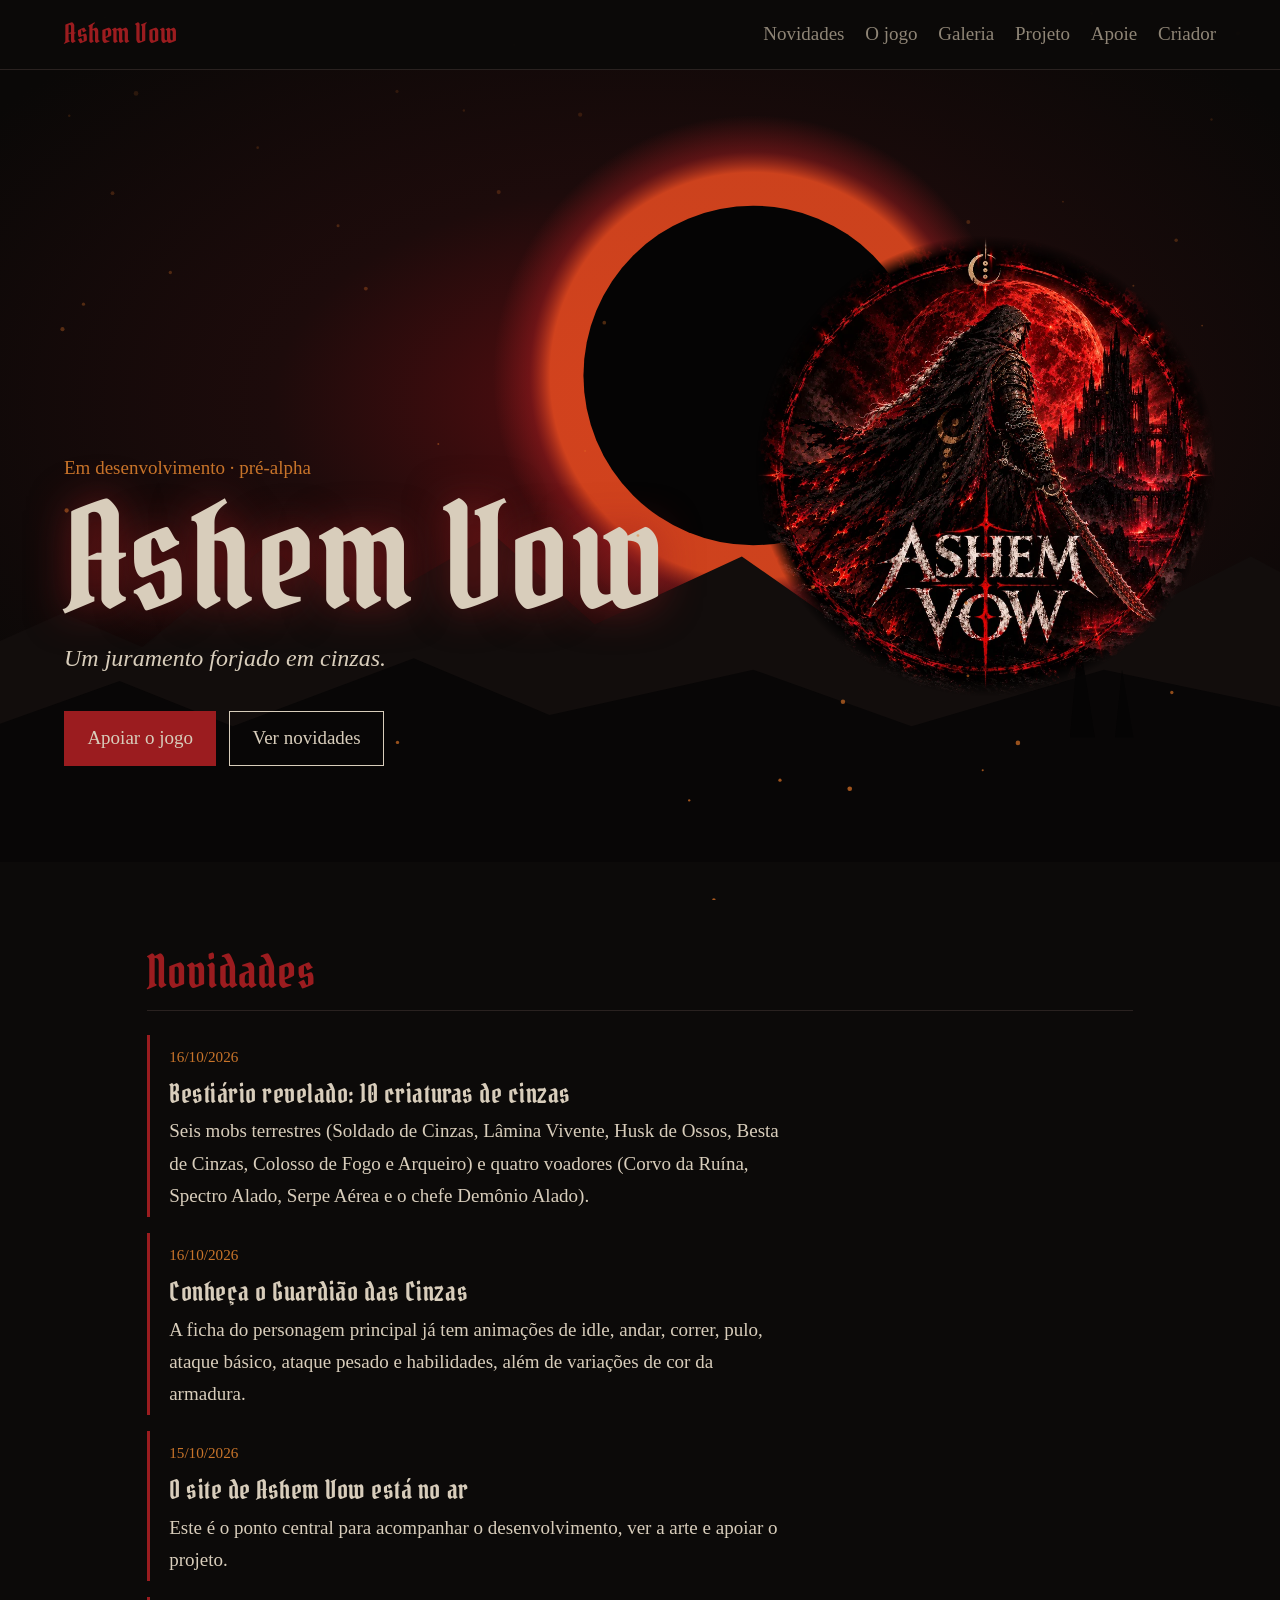
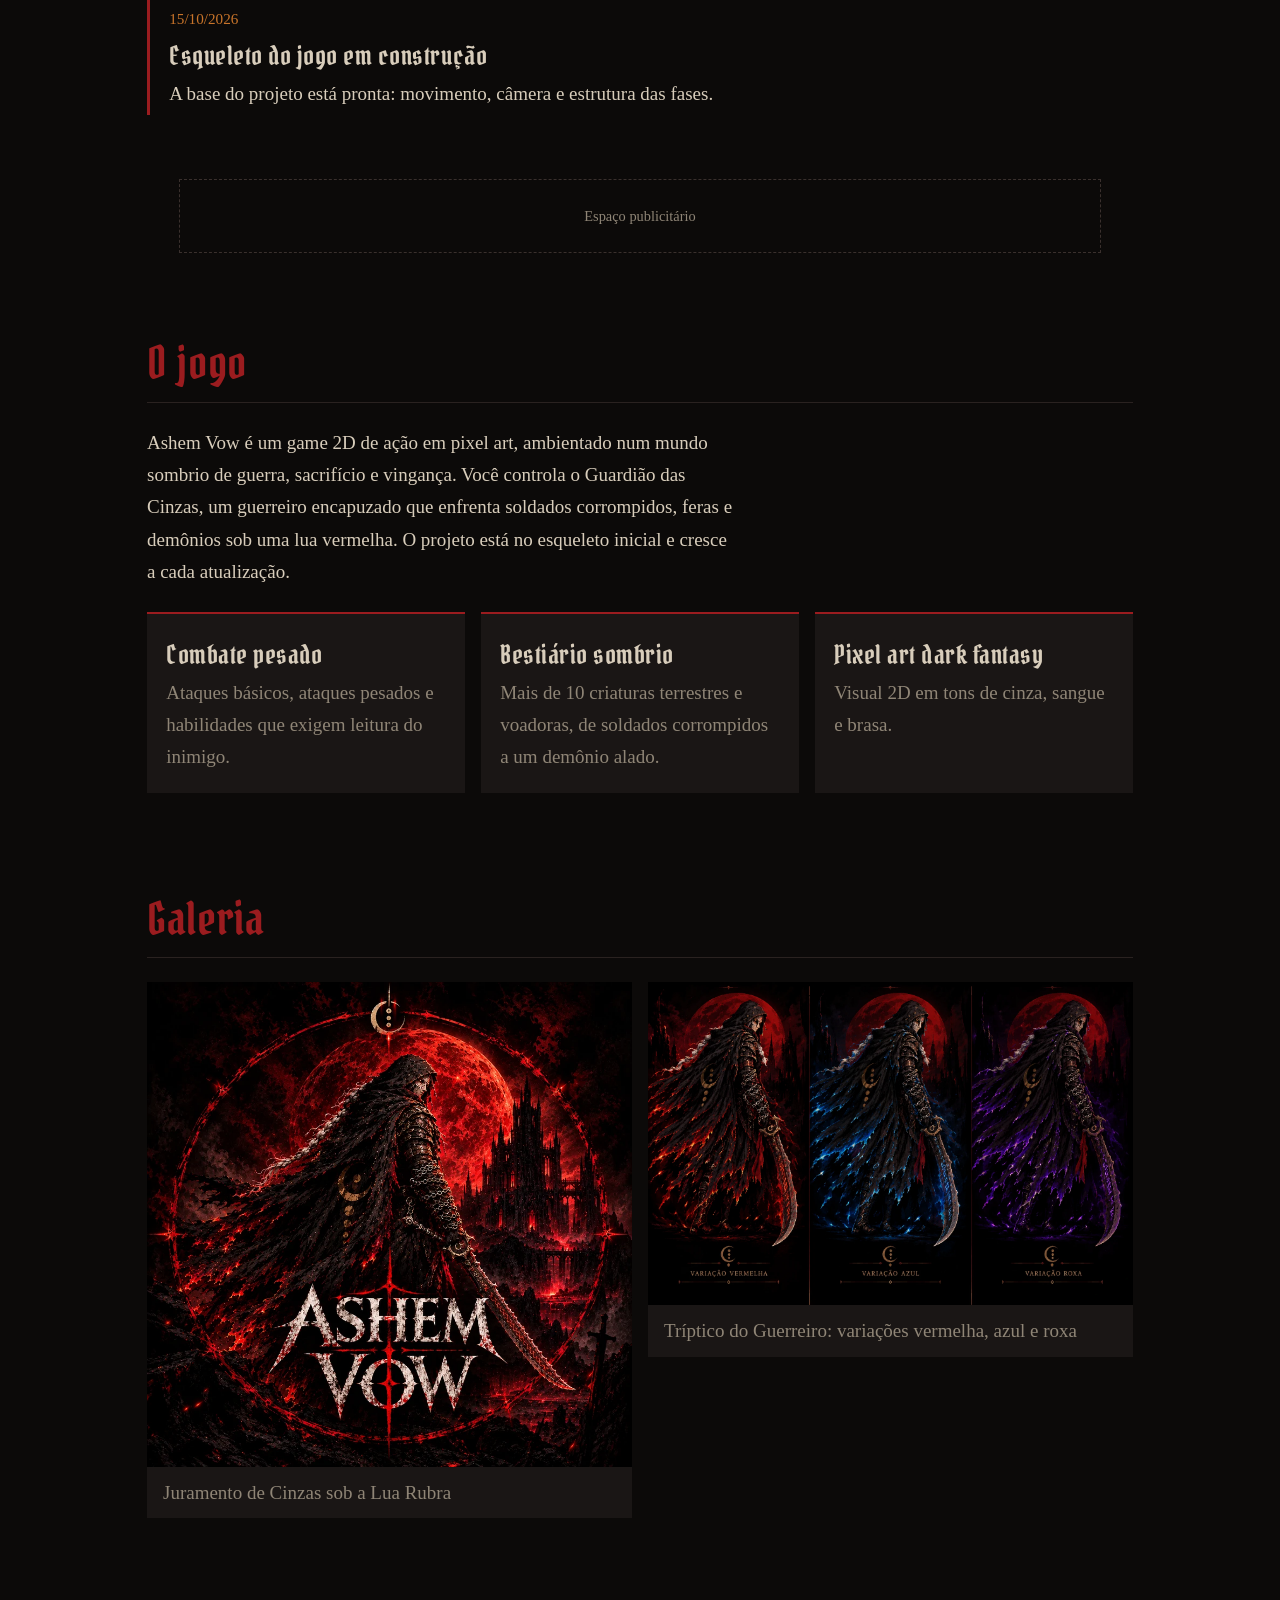
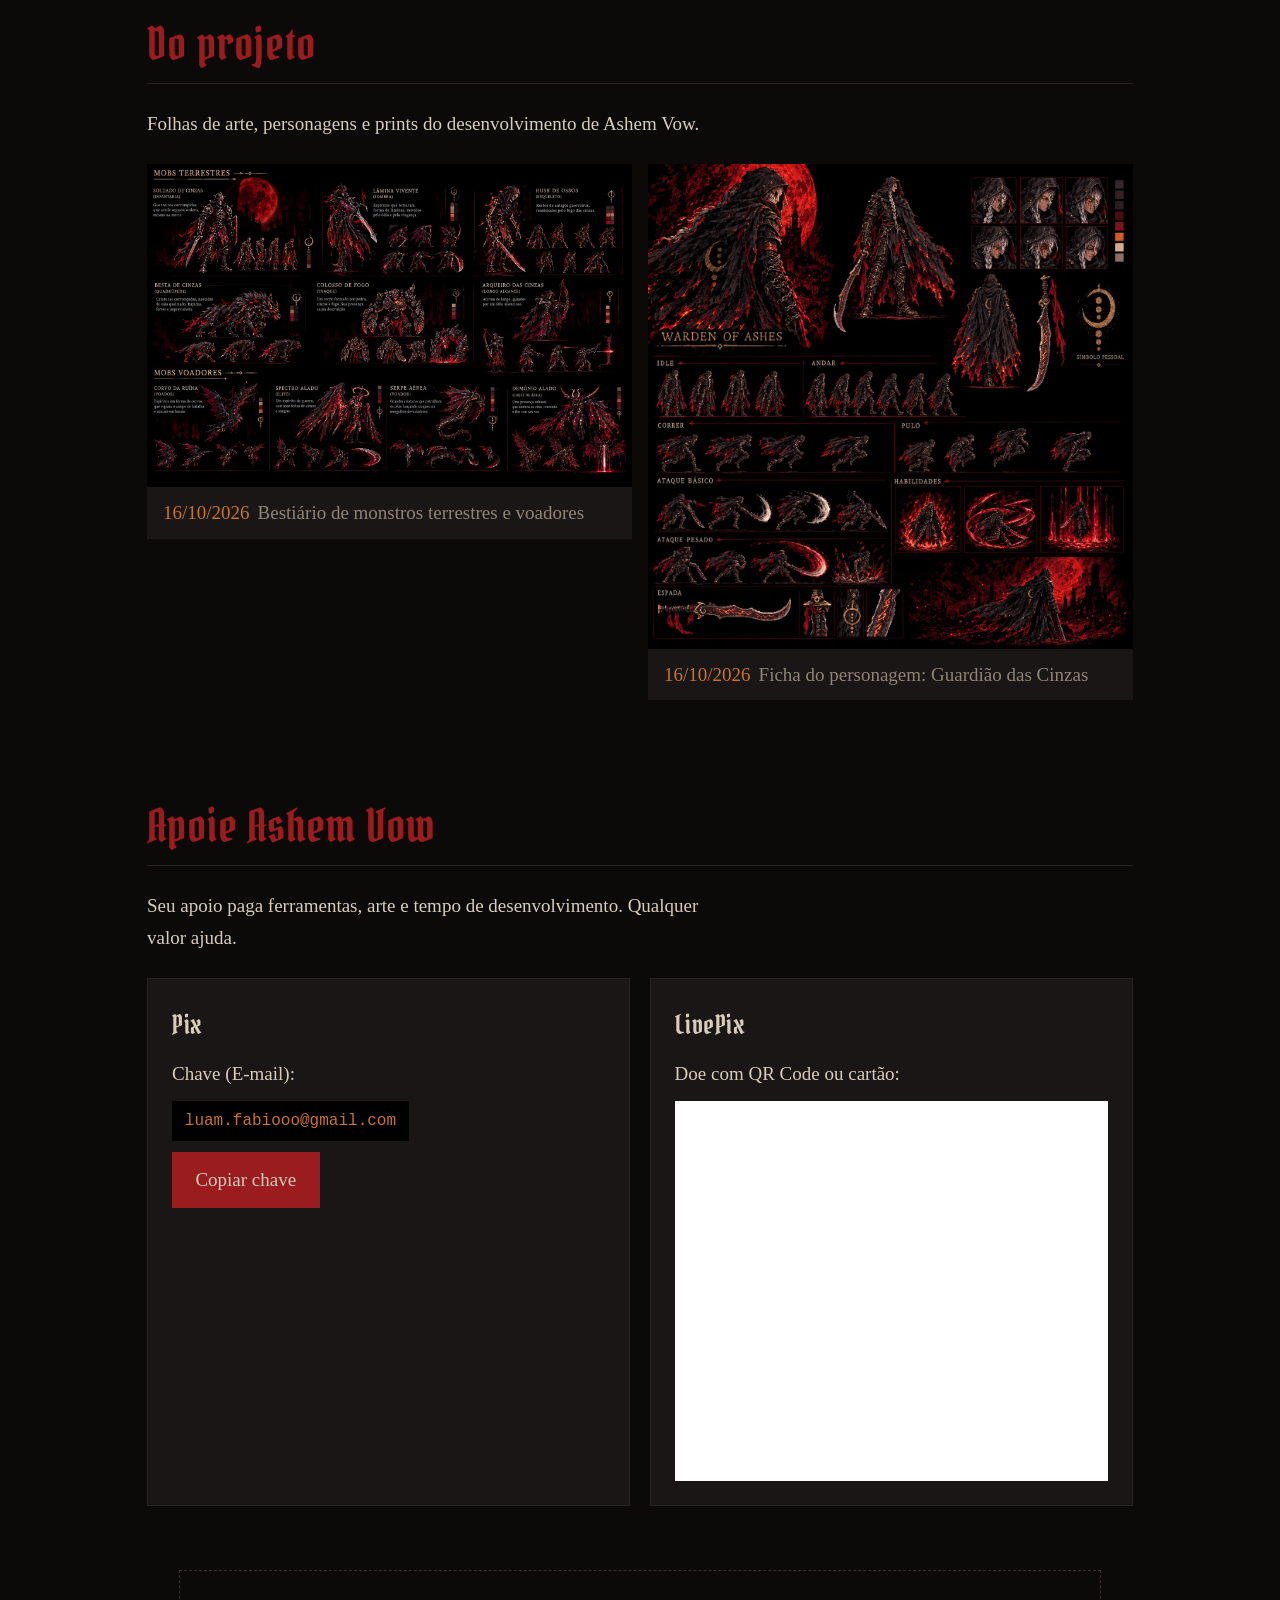
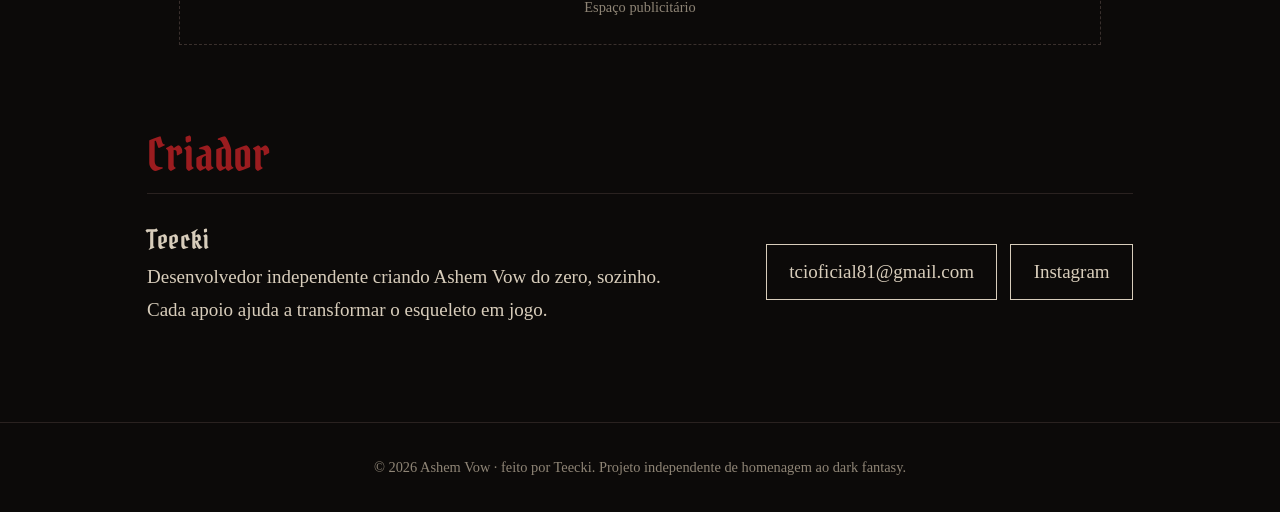
==== index.html @ 2bb7dc37 "Add files via upload" ====
<!doctype html>
<html lang="pt-BR">
<head>
<meta charset="utf-8"><meta name="viewport" content="width=device-width,initial-scale=1">
<title>Ashem Vow · game 2D dark fantasy</title>
<meta name="description" content="Ashem Vow, game 2D dark fantasy em desenvolvimento por Teecki. Acompanhe as novidades e apoie o projeto.">
<meta property="og:title" content="Ashem Vow"><meta property="og:description" content="Um juramento forjado em cinzas.">
<link rel="icon" href="assets/favicon.svg">
<link rel="preconnect" href="https://fonts.googleapis.com"><link rel="preconnect" href="https://fonts.gstatic.com" crossorigin>
<link href="https://fonts.googleapis.com/css2?family=Pirata+One&family=IM+Fell+English:ital@0;1&display=swap" rel="stylesheet">
<link rel="stylesheet" href="style.css">
</head>
<body>
<canvas id="embers" aria-hidden="true"></canvas>
<header class="nav">
  <a class="logo" href="#topo">Ashem Vow</a>
  <nav><a href="#novidades">Novidades</a><a href="#jogo">O jogo</a><a href="#galeria">Galeria</a><a href="#projeto">Projeto</a><a href="#apoie">Apoie</a><a href="#criador">Criador</a></nav>
</header>

<section id="topo" class="hero">
  <div class="hero-text">
    <p id="status" class="status"></p>
    <h1>Ashem Vow</h1>
    <p id="frase" class="frase"></p>
    <div class="btns"><a class="btn red" href="#apoie">Apoiar o jogo</a><a class="btn" href="#novidades">Ver novidades</a></div>
  </div>
  <img class="hero-knight" src="assets/logo-ashem-vow.webp" alt="Logo de Ashem Vow: guerreiro encapuzado sob a lua vermelha">
</section>

<main>
  <section id="novidades"><h2>Novidades</h2><div id="news" class="news"></div></section>
  <div class="ad" data-ad></div>
  <section id="jogo"><h2>O jogo</h2><p id="sobre" class="lead"></p><div id="recursos" class="recursos"></div></section>
  <section id="galeria"><h2>Galeria</h2><div id="galeria-itens" class="galeria"></div></section>
  <section id="projeto"><h2>Do projeto</h2><p id="projeto-intro" class="lead"></p><div id="projeto-itens" class="galeria grande"></div></section>
  <section id="apoie" class="apoie">
    <h2>Apoie Ashem Vow</h2>
    <p class="lead">Seu apoio paga ferramentas, arte e tempo de desenvolvimento. Qualquer valor ajuda.</p>
    <div class="apoie-grid">
      <div class="box"><h3>Pix</h3><p>Chave (<span id="pix-tipo"></span>):</p><code id="pix-chave"></code><button id="copiar" class="btn red">Copiar chave</button><p id="copiado" class="ok" aria-live="polite"></p></div>
      <div class="box"><h3>LivePix</h3><p>Doe com QR Code ou cartão:</p><iframe id="livepix" title="Doar via LivePix" loading="lazy"></iframe></div>
    </div>
  </section>
  <div class="ad" data-ad></div>
  <section id="criador"><h2>Criador</h2><div class="criador"><div><h3 id="c-nome"></h3><p id="c-bio"></p></div>
    <div class="links"><a id="c-email" class="btn">E-mail</a><a id="c-insta" class="btn" target="_blank" rel="noopener">Instagram</a></div></div></section>
</main>
<footer><p>© <span id="ano"></span> Ashem Vow · feito por <span id="f-nome"></span>. Projeto independente de homenagem ao dark fantasy.</p></footer>
<script src="content.js"></script><script src="app.js"></script>
</body></html>
---- style.css ----
:root{--ash:#0c0a09;--iron:#1a1615;--blood:#9b1c1f;--bone:#d8cdbb;--ember:#c8742a;--mut:#8f8576}
*{box-sizing:border-box;margin:0}
html{scroll-behavior:smooth;scroll-padding-top:70px}
body{background:var(--ash);color:var(--bone);font:19px/1.7 "IM Fell English",Georgia,serif}
a{color:inherit}
h1,h2,h3,.logo{font-family:"Pirata One","Times New Roman",serif;font-weight:400;letter-spacing:.02em}
#embers{position:fixed;inset:0;width:100%;height:100%;pointer-events:none;z-index:5}
.nav{position:sticky;top:0;z-index:10;display:flex;justify-content:space-between;align-items:center;gap:1rem;flex-wrap:wrap;padding:.7rem clamp(1rem,5vw,4rem);background:rgba(12,10,9,.92);border-bottom:1px solid #2a2220}
.logo{font-size:1.7rem;text-decoration:none;color:var(--blood)}
.nav nav{display:flex;gap:1.3rem;flex-wrap:wrap}.nav nav a{text-decoration:none;color:var(--mut)}.nav nav a:hover{color:var(--bone)}
.hero{position:relative;min-height:88vh;display:grid;grid-template-columns:1.2fr 1fr;align-items:end;padding:0 clamp(1rem,5vw,4rem);background:url(assets/eclipse.svg) center/cover,var(--ash);overflow:hidden}
.hero-text{padding:6rem 0}
.status{color:var(--ember);margin-bottom:.5rem}
h1{font-size:clamp(4rem,12vw,9rem);line-height:.9;color:var(--bone);text-shadow:0 0 40px rgba(155,28,31,.7)}
.frase{font-style:italic;font-size:1.5rem;margin:1rem 0 2rem;color:var(--bone)}
.hero-knight{width:min(100%,460px);justify-self:end;align-self:center;margin:2rem 0;mask-image:radial-gradient(circle closest-side,#000 93%,transparent 100%);-webkit-mask-image:radial-gradient(circle closest-side,#000 93%,transparent 100%)}
.btns,.links{display:flex;gap:.8rem;flex-wrap:wrap}
.btn{display:inline-block;padding:.65rem 1.4rem;border:1px solid var(--bone);background:transparent;color:var(--bone);font:inherit;text-decoration:none;cursor:pointer;transition:.2s}
.btn:hover{background:var(--bone);color:var(--ash)}
.btn.red{background:var(--blood);border-color:var(--blood)}.btn.red:hover{background:#c22a2d;border-color:#c22a2d;color:var(--bone)}
:focus-visible{outline:2px solid var(--ember);outline-offset:3px}
main{max-width:1050px;margin:auto;padding:0 clamp(1rem,5vw,2rem)}
section{padding:4.5rem 0 1rem}
h2{font-size:2.8rem;color:var(--blood);border-bottom:1px solid #2a2220;margin-bottom:1.5rem}
h3{font-size:1.6rem}
.lead{max-width:62ch;margin-bottom:1.5rem}
.news{display:grid;gap:1rem}
.news article{border-left:3px solid var(--blood);padding:.3rem 0 .3rem 1.2rem}
.news time{color:var(--ember);font-size:.95rem}.news p{max-width:65ch}
.recursos{display:grid;grid-template-columns:repeat(auto-fit,minmax(240px,1fr));gap:1rem}
.recursos div{background:var(--iron);padding:1.2rem;border-top:2px solid var(--blood)}
.recursos p{color:var(--mut)}
.galeria{display:grid;grid-template-columns:repeat(auto-fit,minmax(250px,1fr));gap:1rem}
.galeria figure{background:var(--iron);cursor:zoom-in;overflow:hidden}
.galeria img{width:100%;display:block;transition:transform .4s}.galeria figure:hover img{transform:scale(1.05)}
.galeria figcaption{padding:.6rem 1rem;color:var(--mut)}
.apoie-grid{display:grid;grid-template-columns:repeat(auto-fit,minmax(300px,1fr));gap:1.2rem}
.box{background:var(--iron);padding:1.5rem;border:1px solid #2a2220;display:flex;flex-direction:column;gap:.7rem;align-items:flex-start}
code{background:#000;padding:.4rem .8rem;color:var(--ember);word-break:break-all;font-size:1rem}
.ok{color:#7fbf7f;min-height:1.4em}
iframe{width:100%;height:380px;border:0;background:#fff}
.ad{max-width:1050px;margin:3rem auto 0;padding:0 clamp(1rem,5vw,2rem);text-align:center}
.ad .slot{border:1px dashed #3a302d;color:var(--mut);padding:1.5rem;font-size:.9rem}
.criador{display:flex;justify-content:space-between;gap:1.5rem;flex-wrap:wrap;align-items:center}
.criador p{max-width:55ch}
footer{margin-top:5rem;padding:2rem;text-align:center;color:var(--mut);border-top:1px solid #2a2220;font-size:.9rem}
#lb{position:fixed;inset:0;background:rgba(0,0,0,.9);display:none;place-items:center;z-index:20;cursor:zoom-out}
#lb.on{display:grid}#lb img{max-height:90vh;max-width:90vw}
@media(max-width:760px){.hero{grid-template-columns:1fr}.hero-knight{width:75%;justify-self:center;margin:0 0 3rem}.hero-text{padding:5rem 0 4rem}body{font-size:18px}}
@media(prefers-reduced-motion:reduce){html{scroll-behavior:auto}*{transition:none!important}}

.galeria{align-items:start}.galeria.grande{grid-template-columns:repeat(auto-fit,minmax(340px,1fr))}
.galeria figcaption time{color:var(--ember);margin-right:.5rem}
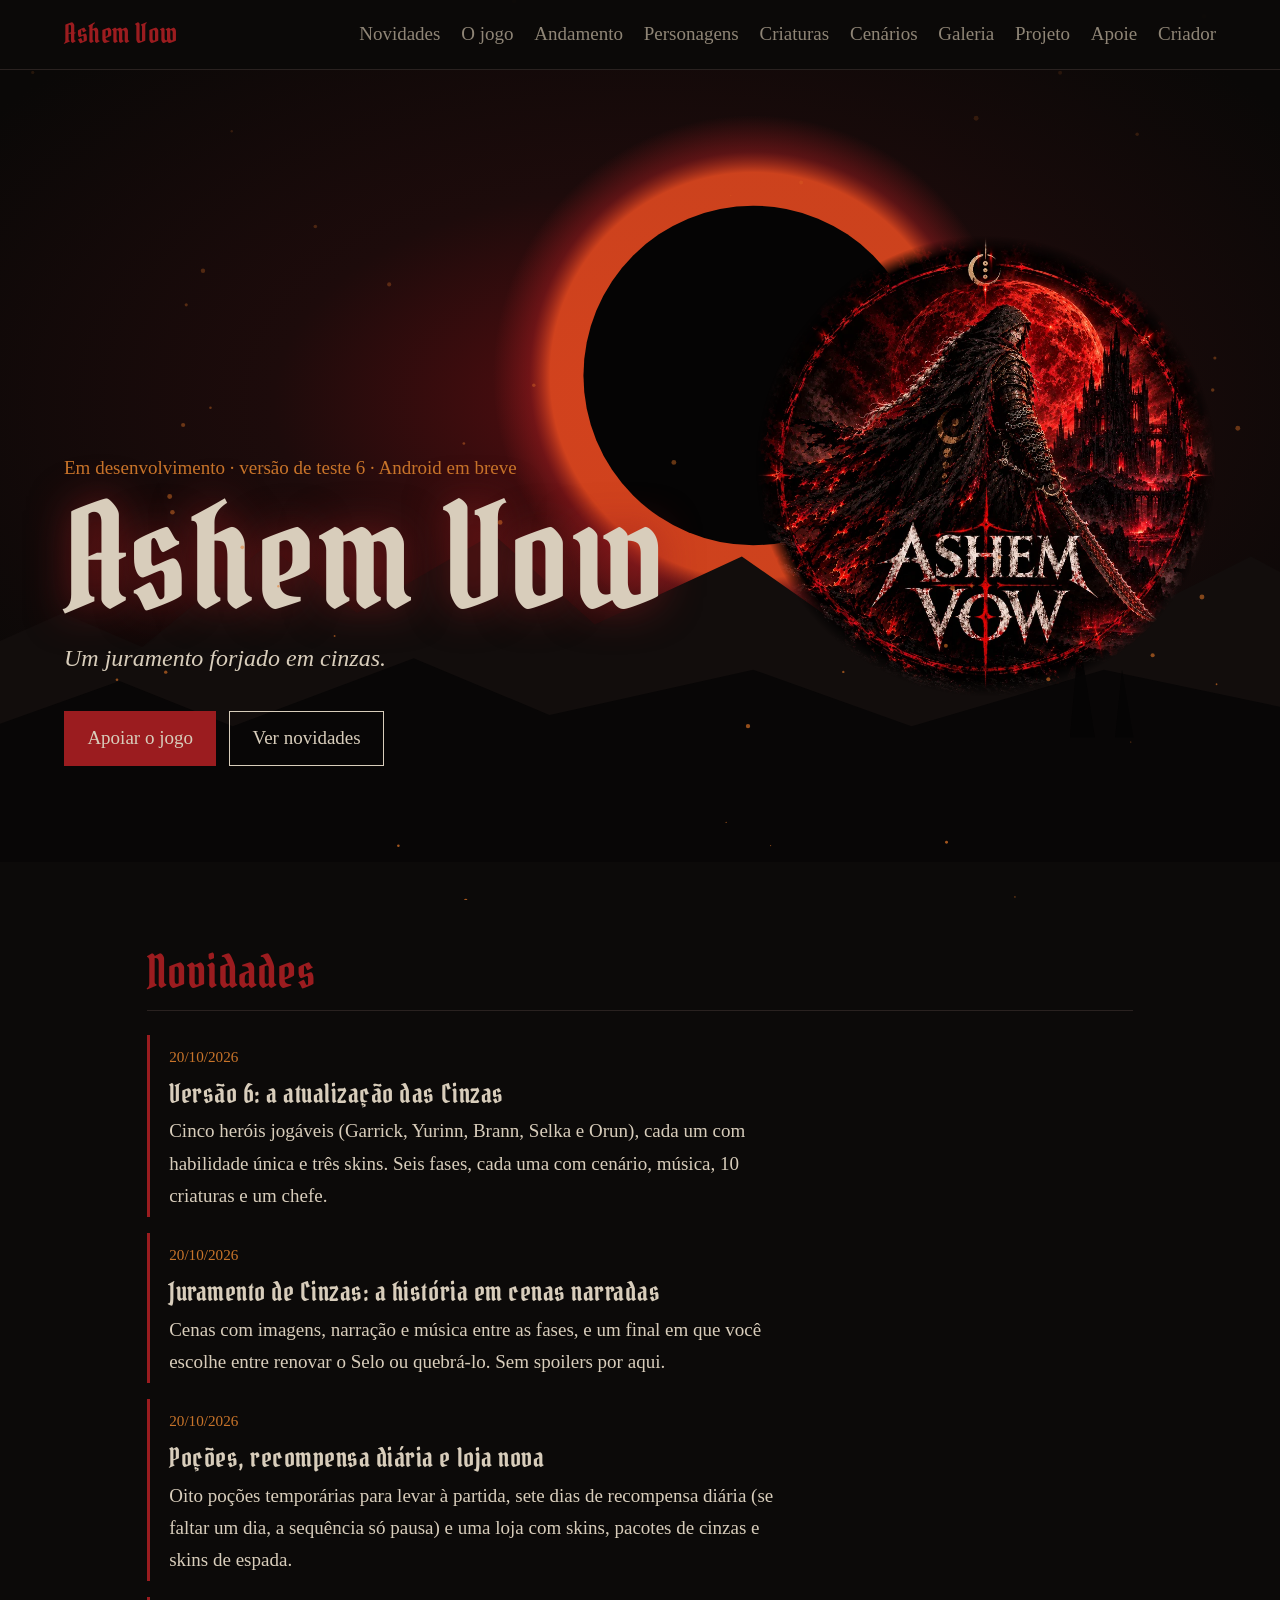
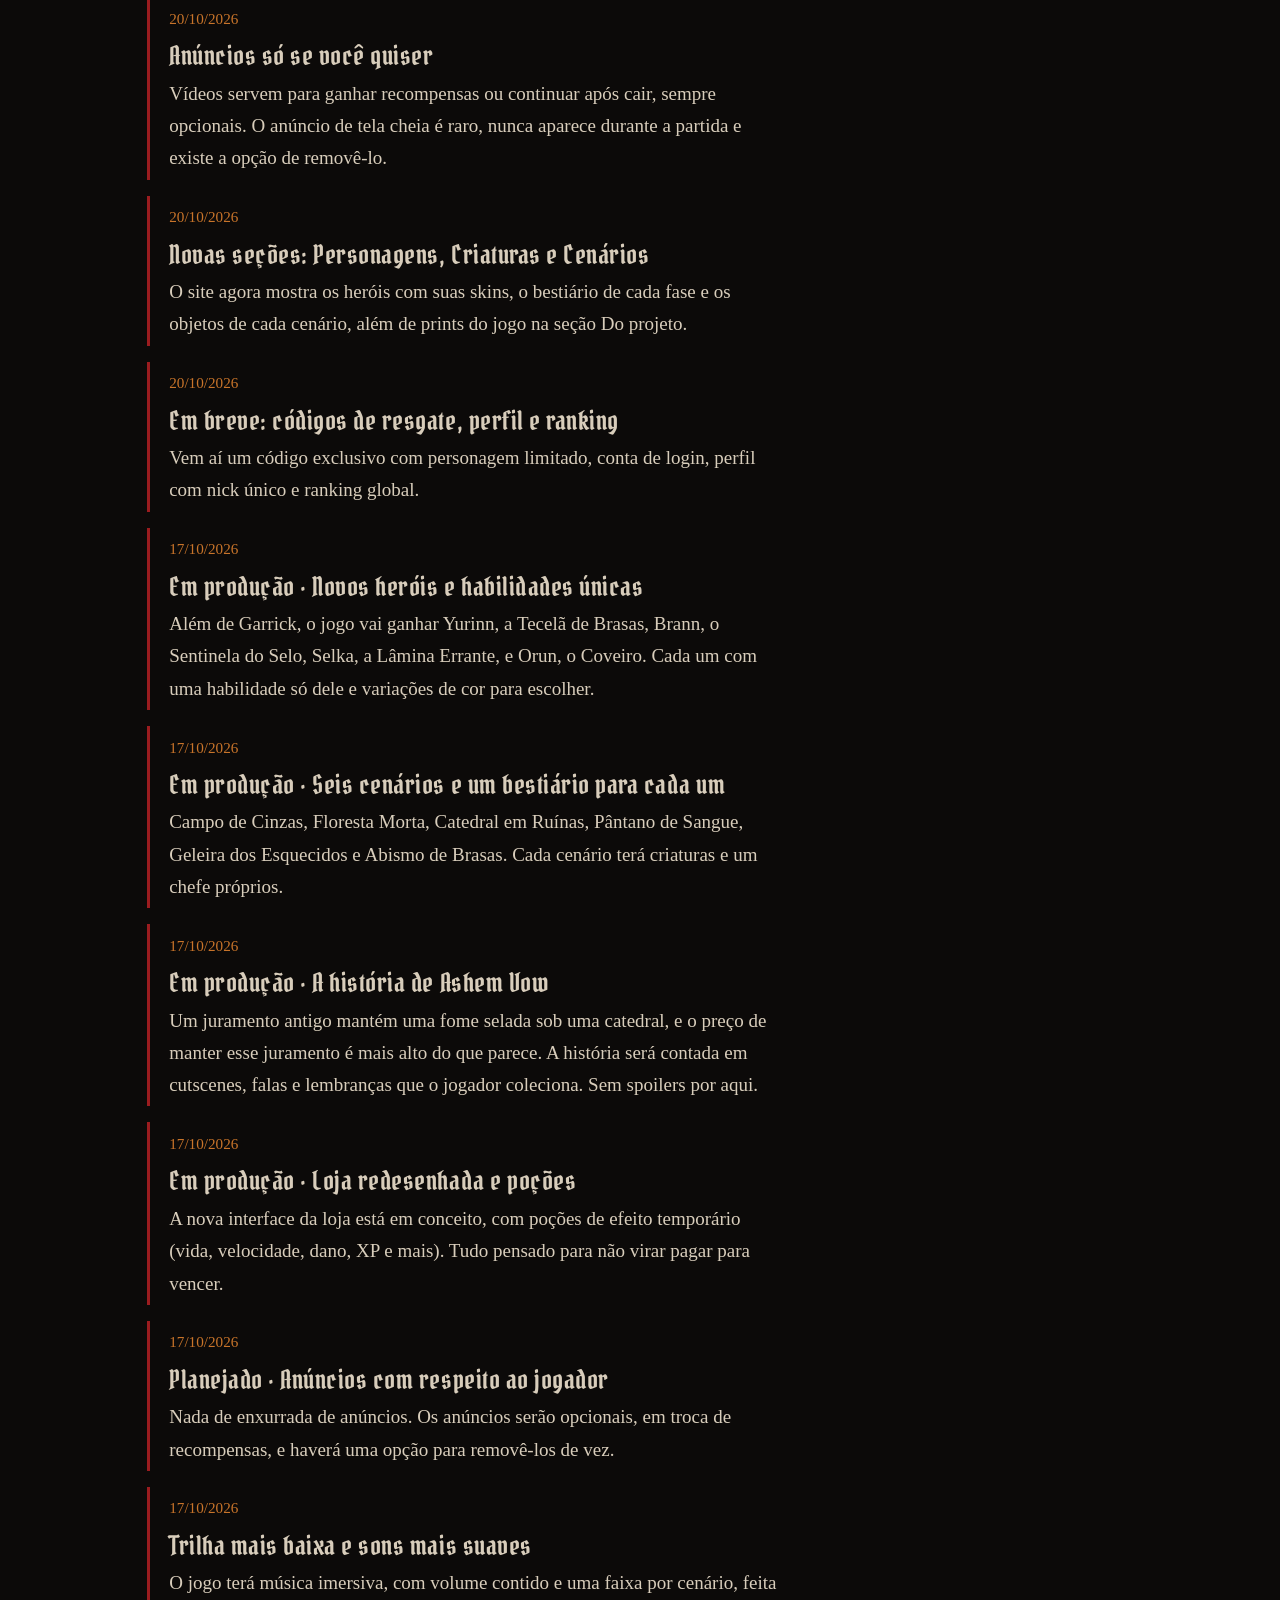
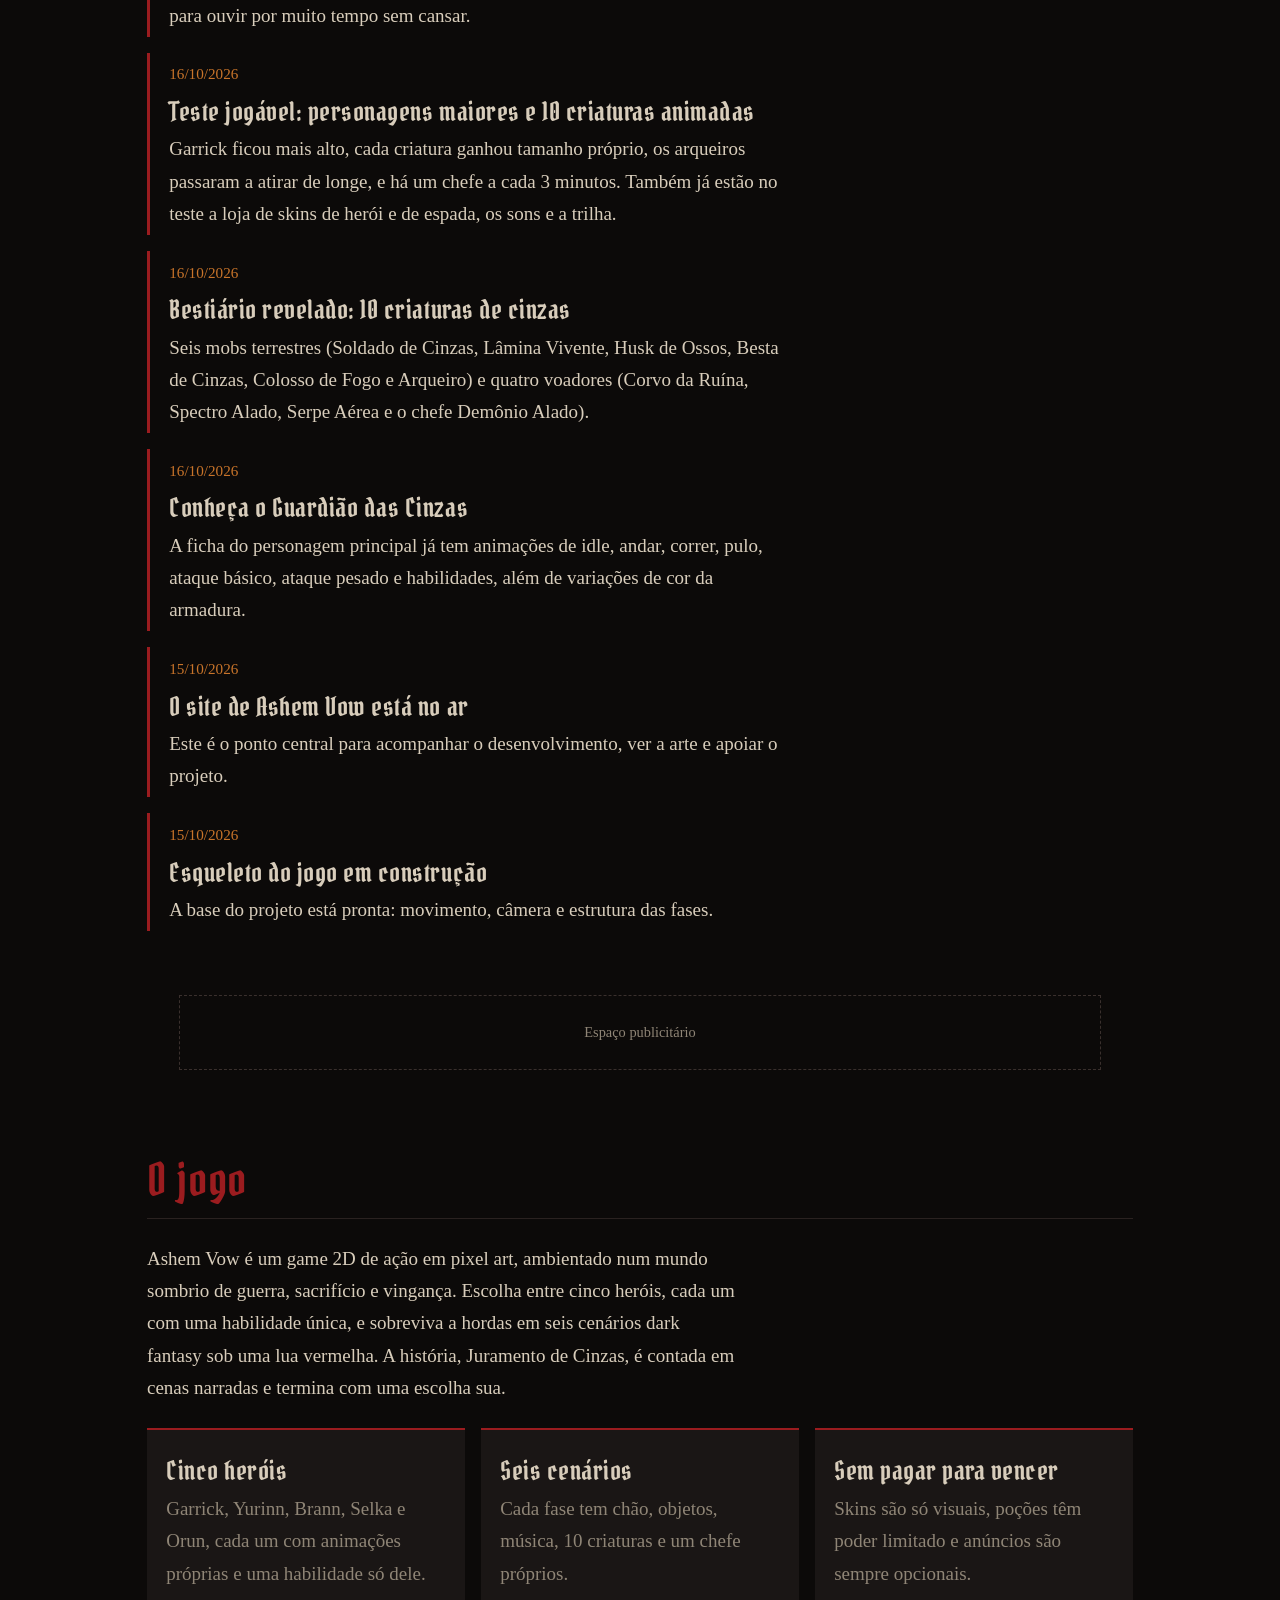
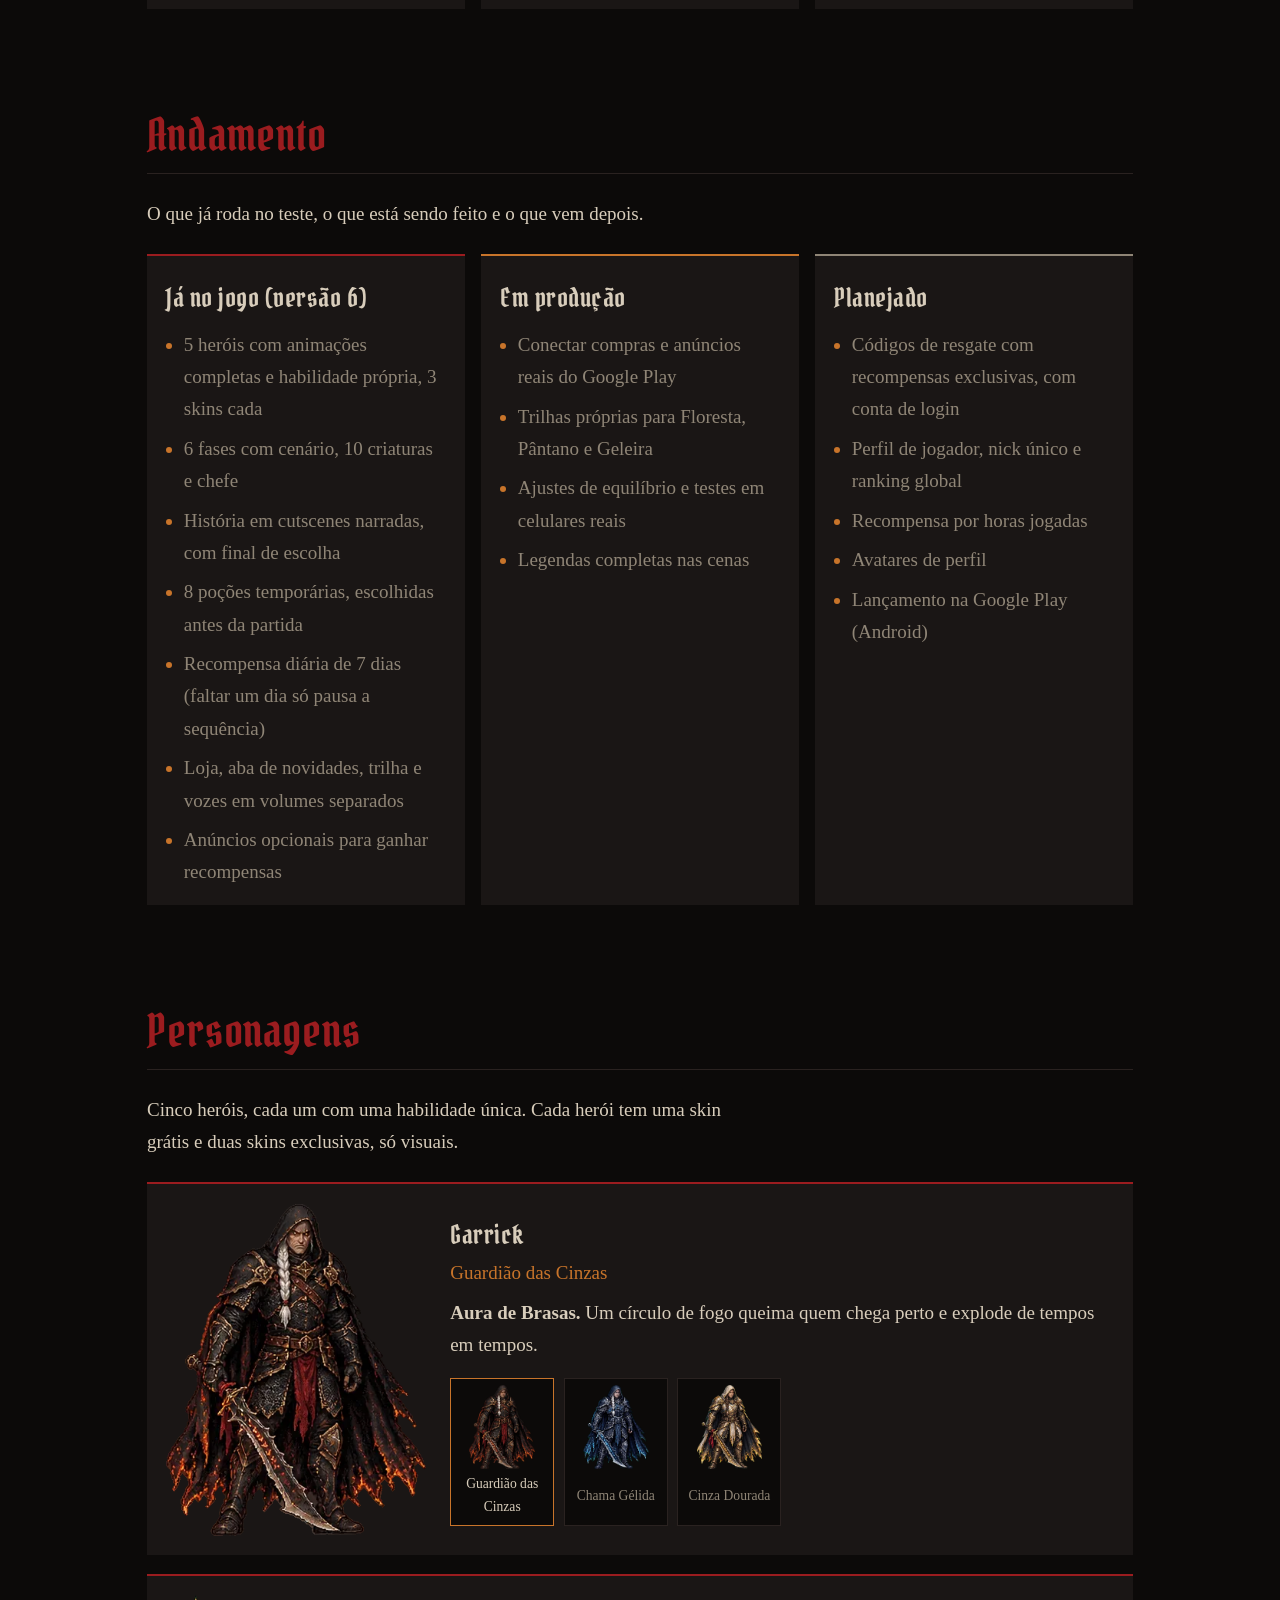
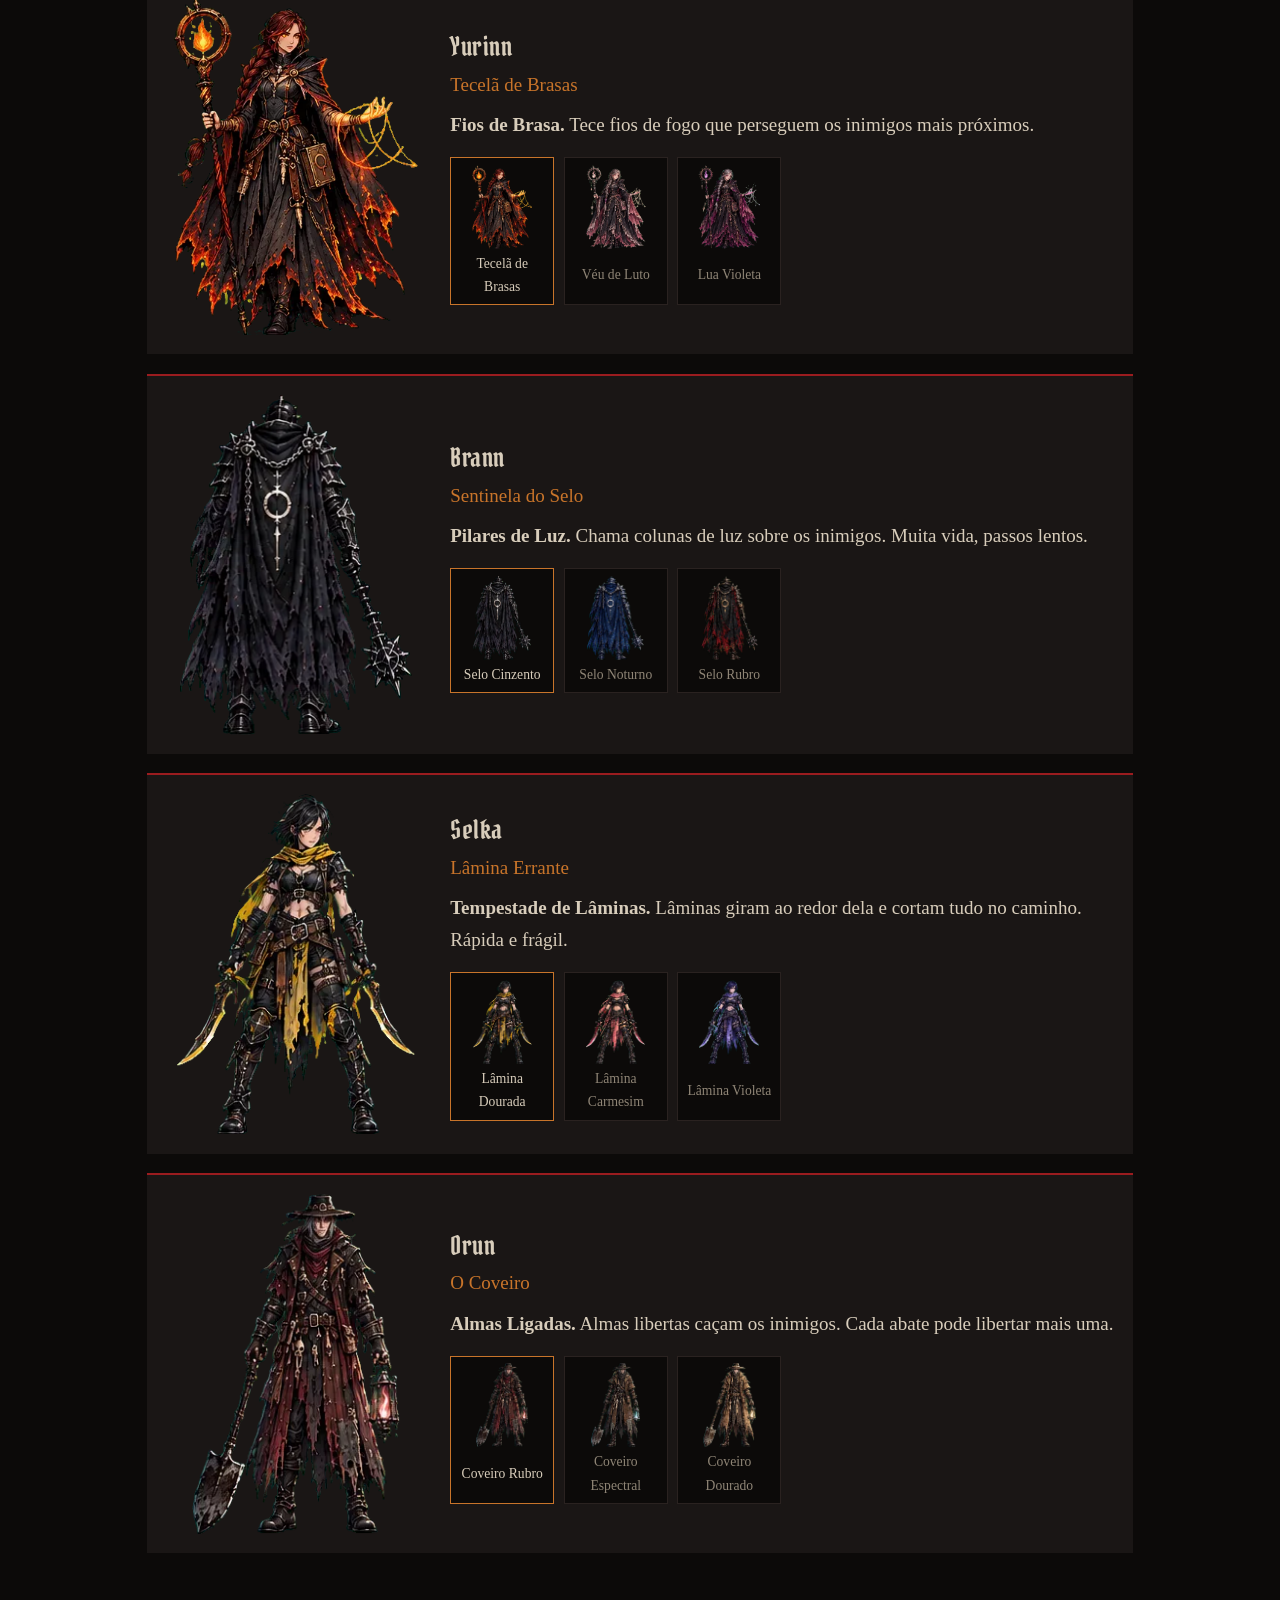
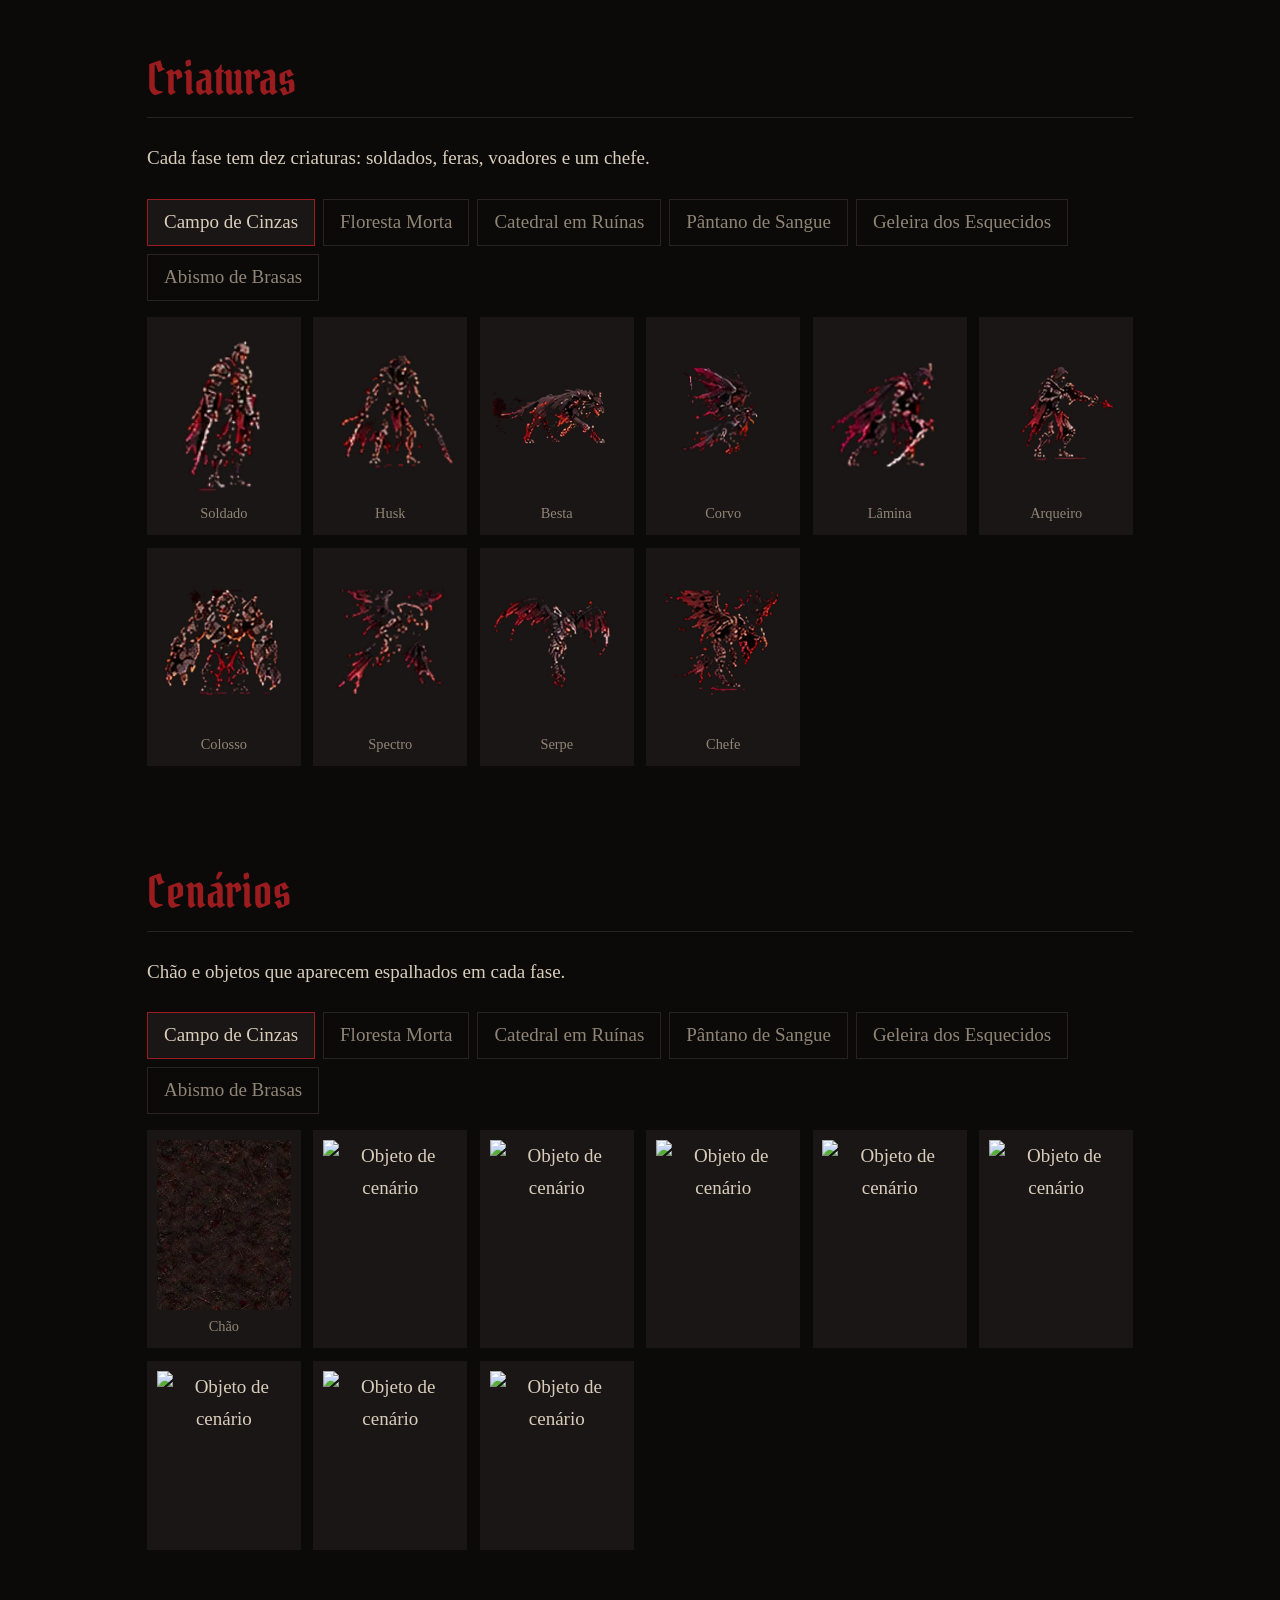
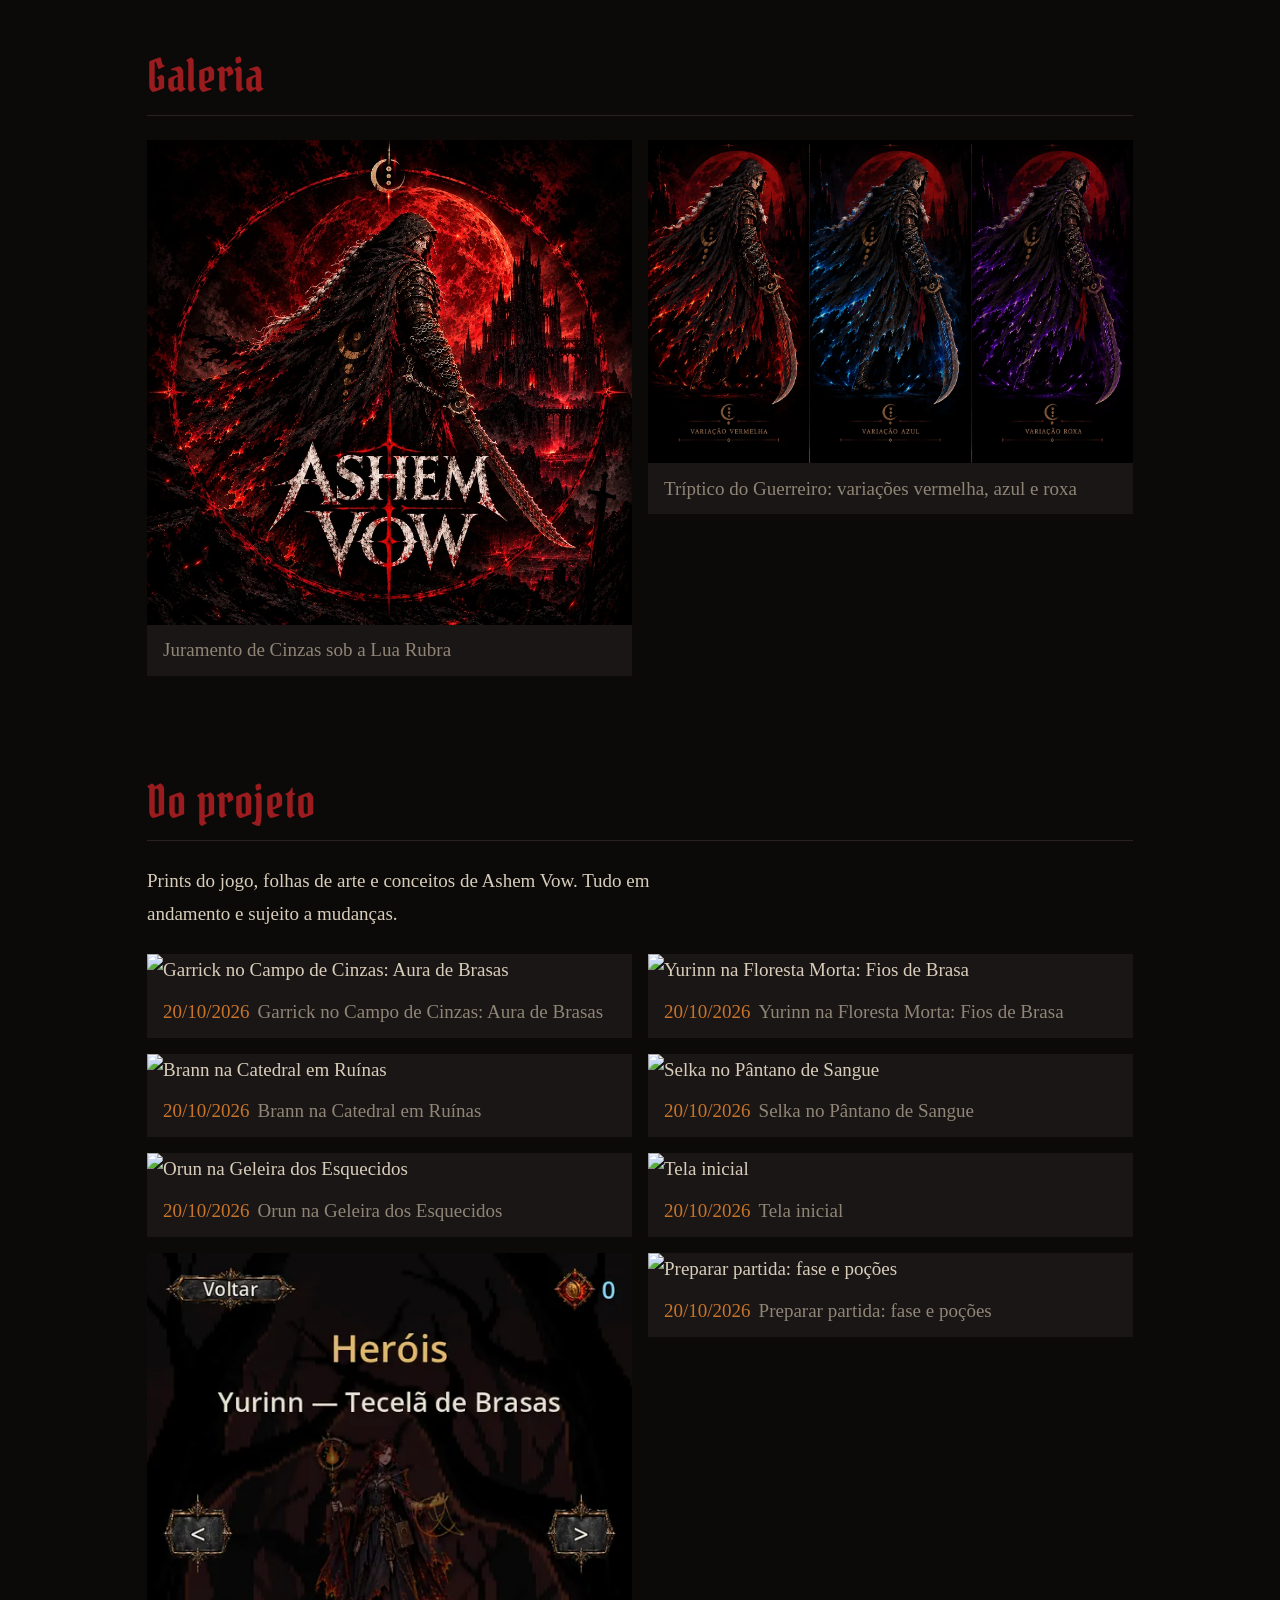
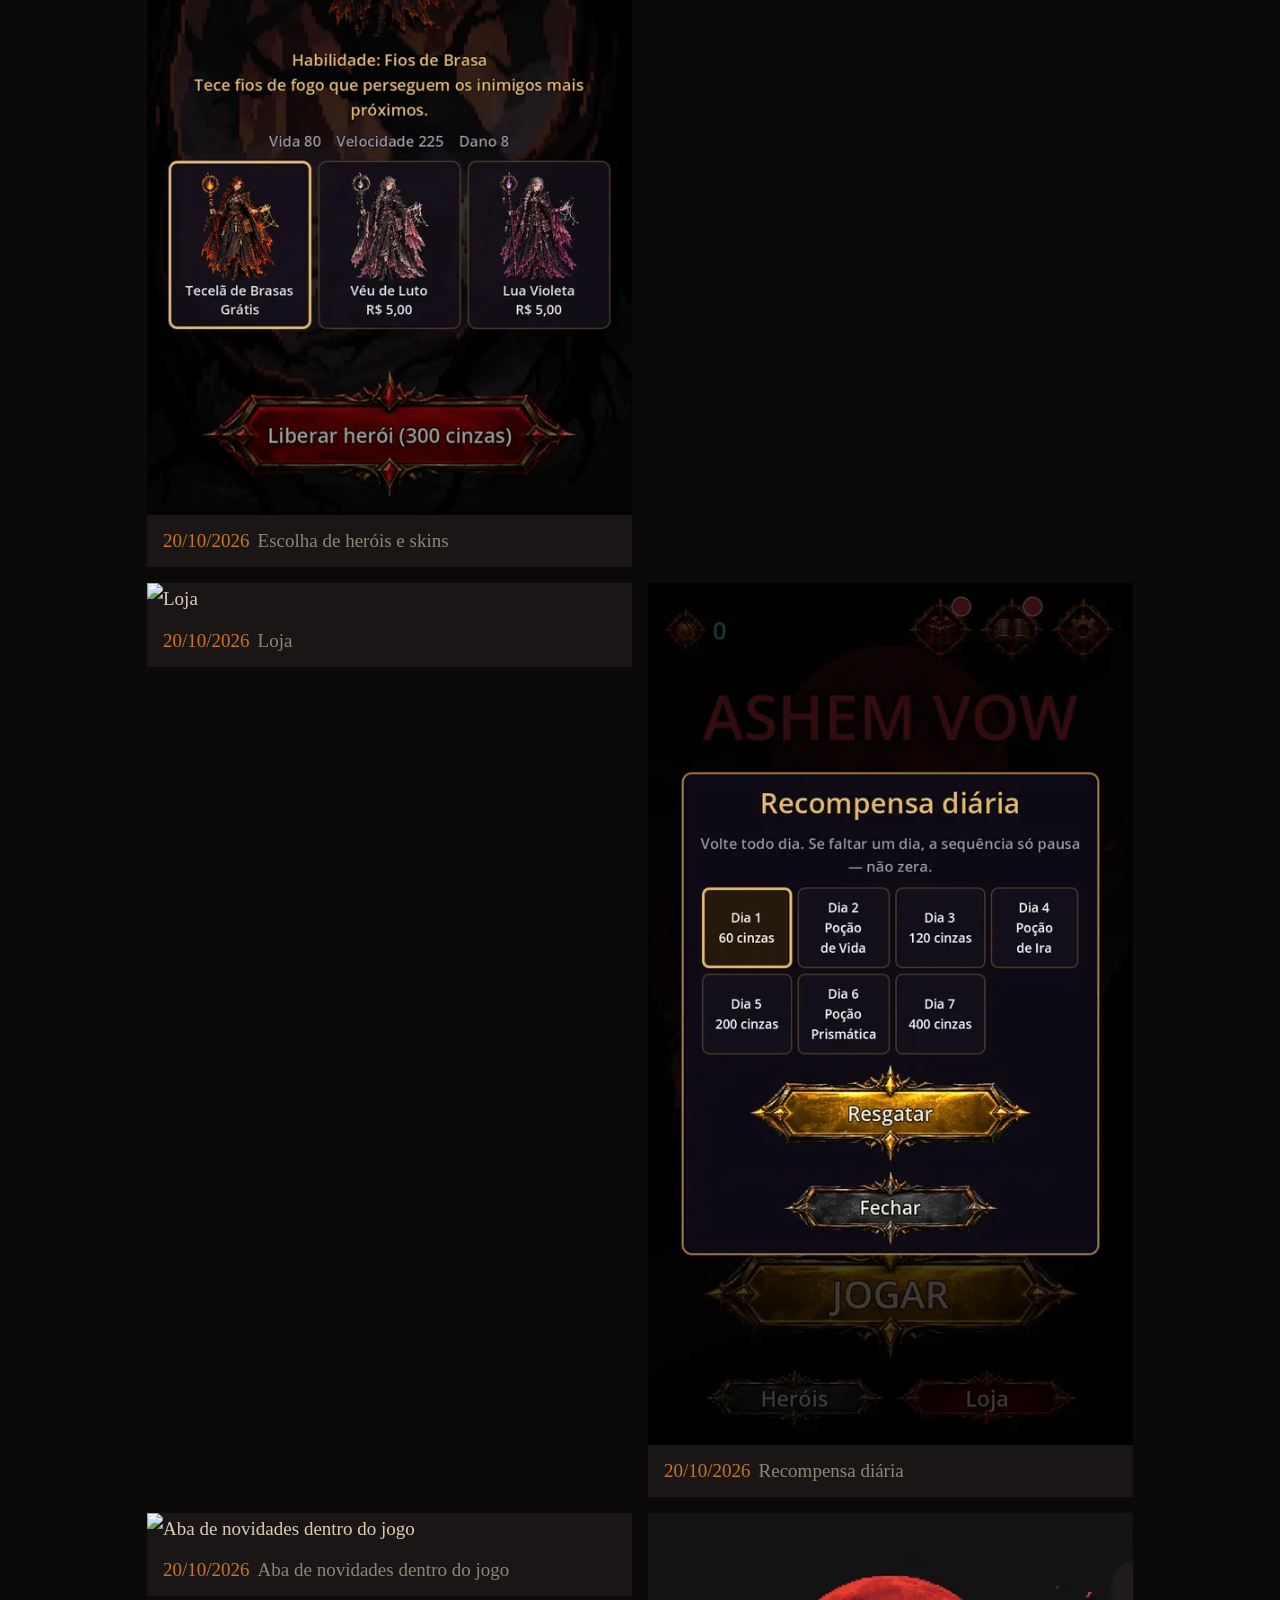
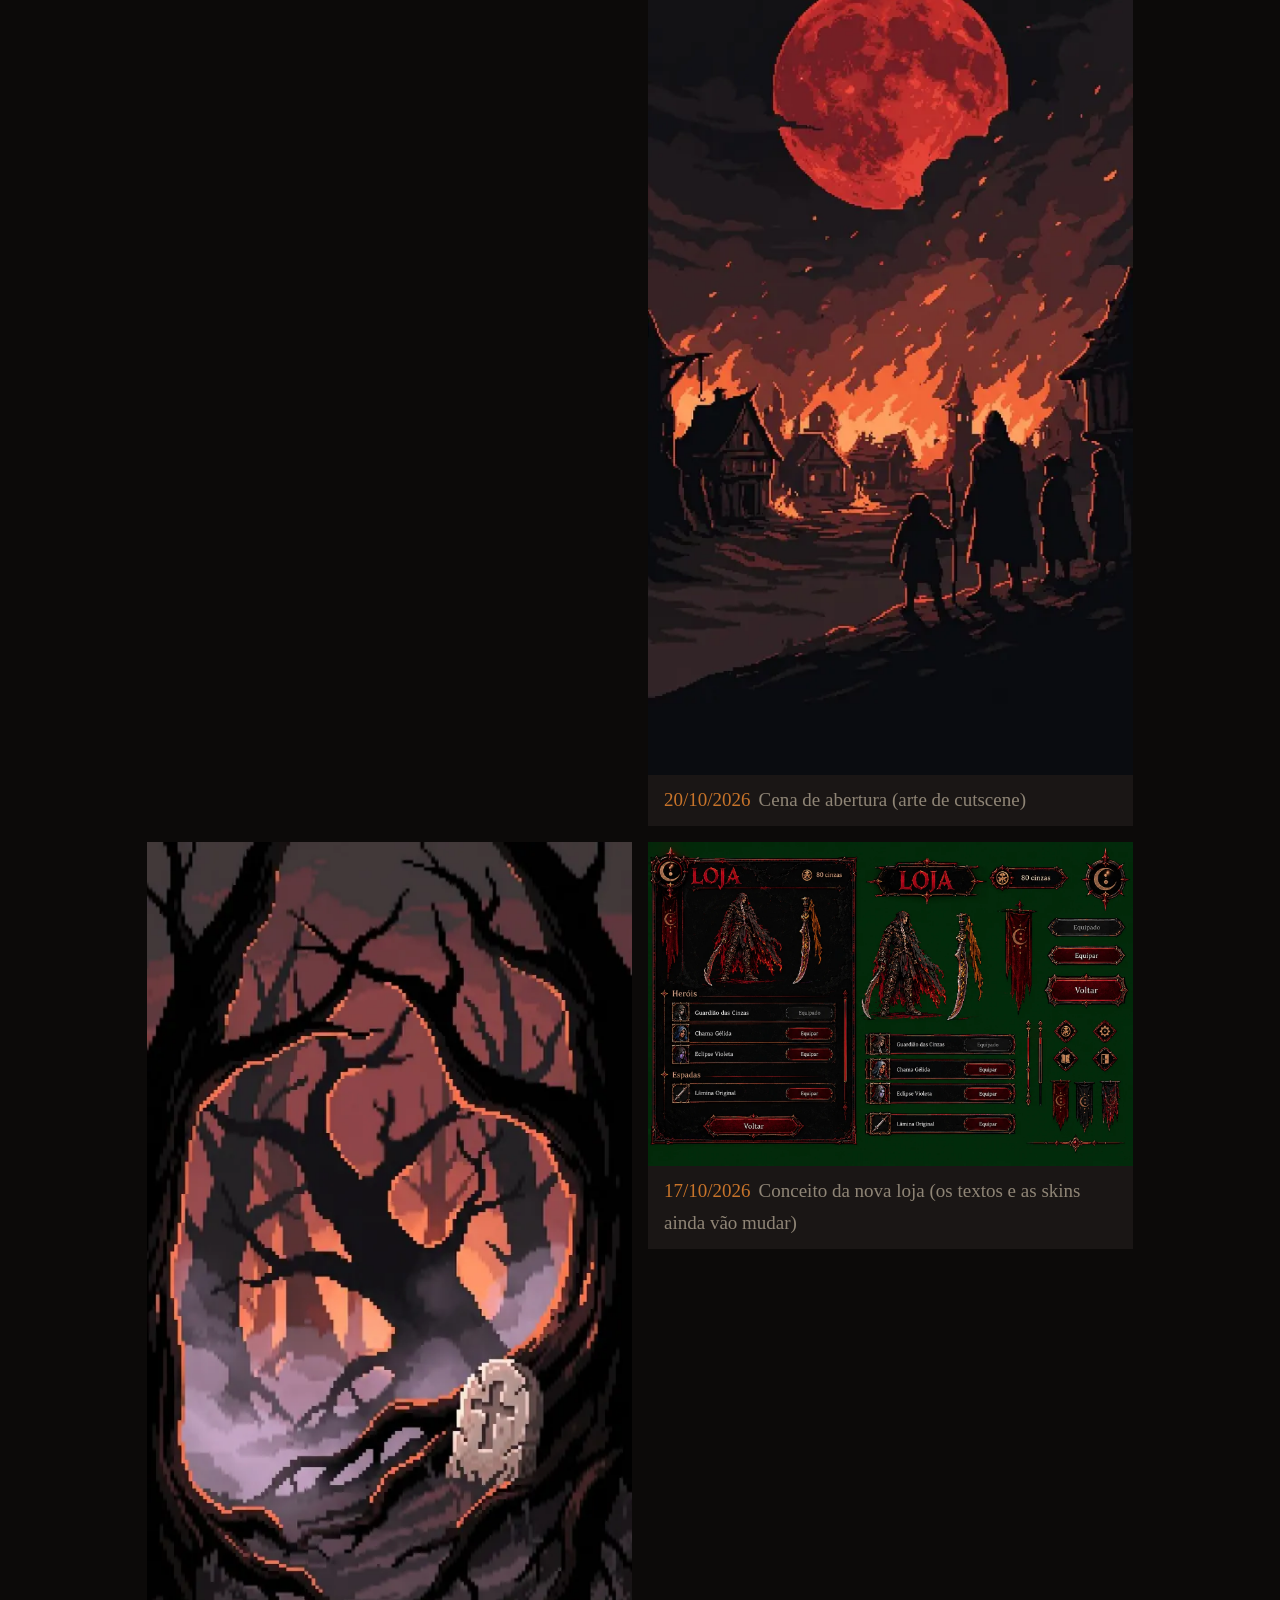
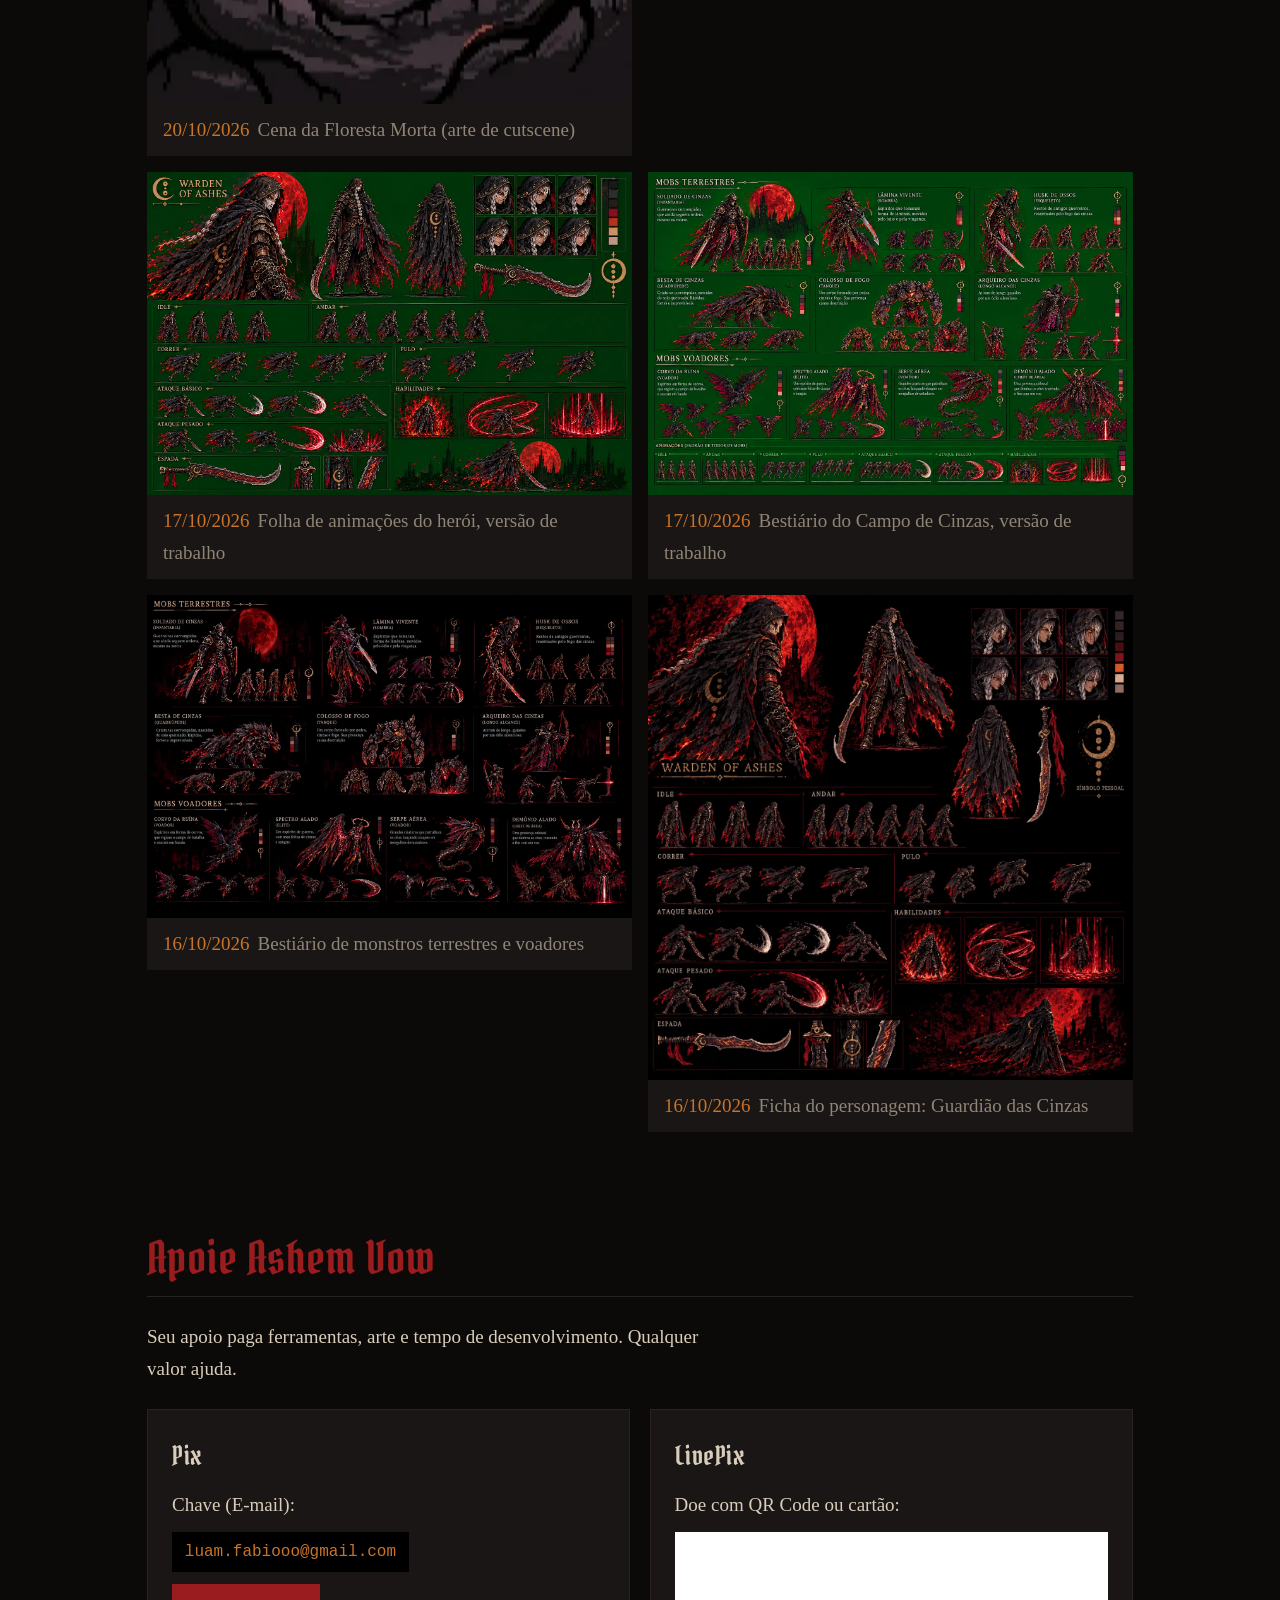
==== commit 0e9deaf9: "Add files via upload" ====
--- a/index.html
+++ b/index.html
@@ -3,7 +3,7 @@
 <head>
 <meta charset="utf-8"><meta name="viewport" content="width=device-width,initial-scale=1">
 <title>Ashem Vow · game 2D dark fantasy</title>
-<meta name="description" content="Ashem Vow, game 2D dark fantasy em desenvolvimento por Teecki. Acompanhe as novidades e apoie o projeto.">
+<meta name="description" content="Ashem Vow, game 2D dark fantasy em desenvolvimento por Teecki: 5 heróis, 6 cenários e uma história em cenas. Acompanhe e apoie o projeto.">
 <meta property="og:title" content="Ashem Vow"><meta property="og:description" content="Um juramento forjado em cinzas.">
 <link rel="icon" href="assets/favicon.svg">
 <link rel="preconnect" href="https://fonts.googleapis.com"><link rel="preconnect" href="https://fonts.gstatic.com" crossorigin>
@@ -14,7 +14,7 @@
 <canvas id="embers" aria-hidden="true"></canvas>
 <header class="nav">
   <a class="logo" href="#topo">Ashem Vow</a>
-  <nav><a href="#novidades">Novidades</a><a href="#jogo">O jogo</a><a href="#galeria">Galeria</a><a href="#projeto">Projeto</a><a href="#apoie">Apoie</a><a href="#criador">Criador</a></nav>
+  <nav><a href="#novidades">Novidades</a><a href="#jogo">O jogo</a><a href="#andamento">Andamento</a><a href="#personagens">Personagens</a><a href="#criaturas">Criaturas</a><a href="#cenarios">Cenários</a><a href="#galeria">Galeria</a><a href="#projeto">Projeto</a><a href="#apoie">Apoie</a><a href="#criador">Criador</a></nav>
 </header>
 
 <section id="topo" class="hero">
@@ -31,6 +31,10 @@
   <section id="novidades"><h2>Novidades</h2><div id="news" class="news"></div></section>
   <div class="ad" data-ad></div>
   <section id="jogo"><h2>O jogo</h2><p id="sobre" class="lead"></p><div id="recursos" class="recursos"></div></section>
+  <section id="andamento"><h2>Andamento</h2><p class="lead">O que já roda no teste, o que está sendo feito e o que vem depois.</p><div id="andamento-itens" class="andamento"></div></section>
+  <section id="personagens"><h2>Personagens</h2><p class="lead">Cinco heróis, cada um com uma habilidade única. Cada herói tem uma skin grátis e duas skins exclusivas, só visuais.</p><div id="personagens-itens" class="herois"></div></section>
+  <section id="criaturas"><h2>Criaturas</h2><p class="lead">Cada fase tem dez criaturas: soldados, feras, voadores e um chefe.</p><div id="criaturas-abas" class="abas"></div><div id="criaturas-itens" class="criaturas"></div></section>
+  <section id="cenarios"><h2>Cenários</h2><p class="lead">Chão e objetos que aparecem espalhados em cada fase.</p><div id="cenarios-abas" class="abas"></div><div id="cenarios-itens" class="cenarios"></div></section>
   <section id="galeria"><h2>Galeria</h2><div id="galeria-itens" class="galeria"></div></section>
   <section id="projeto"><h2>Do projeto</h2><p id="projeto-intro" class="lead"></p><div id="projeto-itens" class="galeria grande"></div></section>
   <section id="apoie" class="apoie">
--- a/style.css
+++ b/style.css
@@ -51,3 +51,26 @@
 
 .galeria{align-items:start}.galeria.grande{grid-template-columns:repeat(auto-fit,minmax(340px,1fr))}
 .galeria figcaption time{color:var(--ember);margin-right:.5rem}
+
+.andamento{display:grid;grid-template-columns:repeat(auto-fit,minmax(260px,1fr));gap:1rem}
+.andamento div{background:var(--iron);padding:1.2rem 1.2rem 1rem;border-top:2px solid var(--blood)}
+.andamento div:nth-child(2){border-top-color:var(--ember)}.andamento div:nth-child(3){border-top-color:var(--mut)}
+.andamento h3{margin-bottom:.6rem}.andamento ul{padding-left:1.1rem;color:var(--mut);display:grid;gap:.45rem}
+.andamento li::marker{color:var(--ember)}
+
+.herois{display:grid;gap:1.2rem}
+.heroi{display:grid;grid-template-columns:minmax(160px,260px) 1fr;gap:1.5rem;background:var(--iron);padding:1.2rem;border-top:2px solid var(--blood);align-items:center}
+.heroi .hp{width:100%;max-height:340px;object-fit:contain;cursor:zoom-in}
+.heroi .tit{color:var(--ember);margin-bottom:.5rem}
+.skins{display:flex;gap:.6rem;flex-wrap:wrap;margin-top:1rem}
+.skins button{background:#0c0a09;border:1px solid #2a2220;color:var(--mut);font:inherit;font-size:.85rem;padding:.4rem;cursor:pointer;width:104px;display:grid;gap:.2rem;justify-items:center}
+.skins button img{height:84px;object-fit:contain}.skins button.on{border-color:var(--ember);color:var(--bone)}
+.abas{display:flex;gap:.5rem;flex-wrap:wrap;margin-bottom:1rem}
+.abas button{background:transparent;border:1px solid #2a2220;color:var(--mut);font:inherit;padding:.4rem 1rem;cursor:pointer}
+.abas button.on{border-color:var(--blood);color:var(--bone);background:var(--iron)}
+.criaturas,.cenarios{display:grid;grid-template-columns:repeat(auto-fill,minmax(150px,1fr));gap:.8rem}
+.criaturas figure,.cenarios figure{background:var(--iron);padding:.6rem;text-align:center;cursor:zoom-in;margin:0}
+.criaturas img,.cenarios img{width:100%;height:170px;object-fit:contain;display:block}
+.cenarios figure.chao img{object-fit:cover;cursor:default}
+.criaturas figcaption,.cenarios figcaption{color:var(--mut);font-size:.9rem;padding:.3rem 0 0}
+@media(max-width:640px){.heroi{grid-template-columns:1fr}.heroi .hp{max-height:280px}}
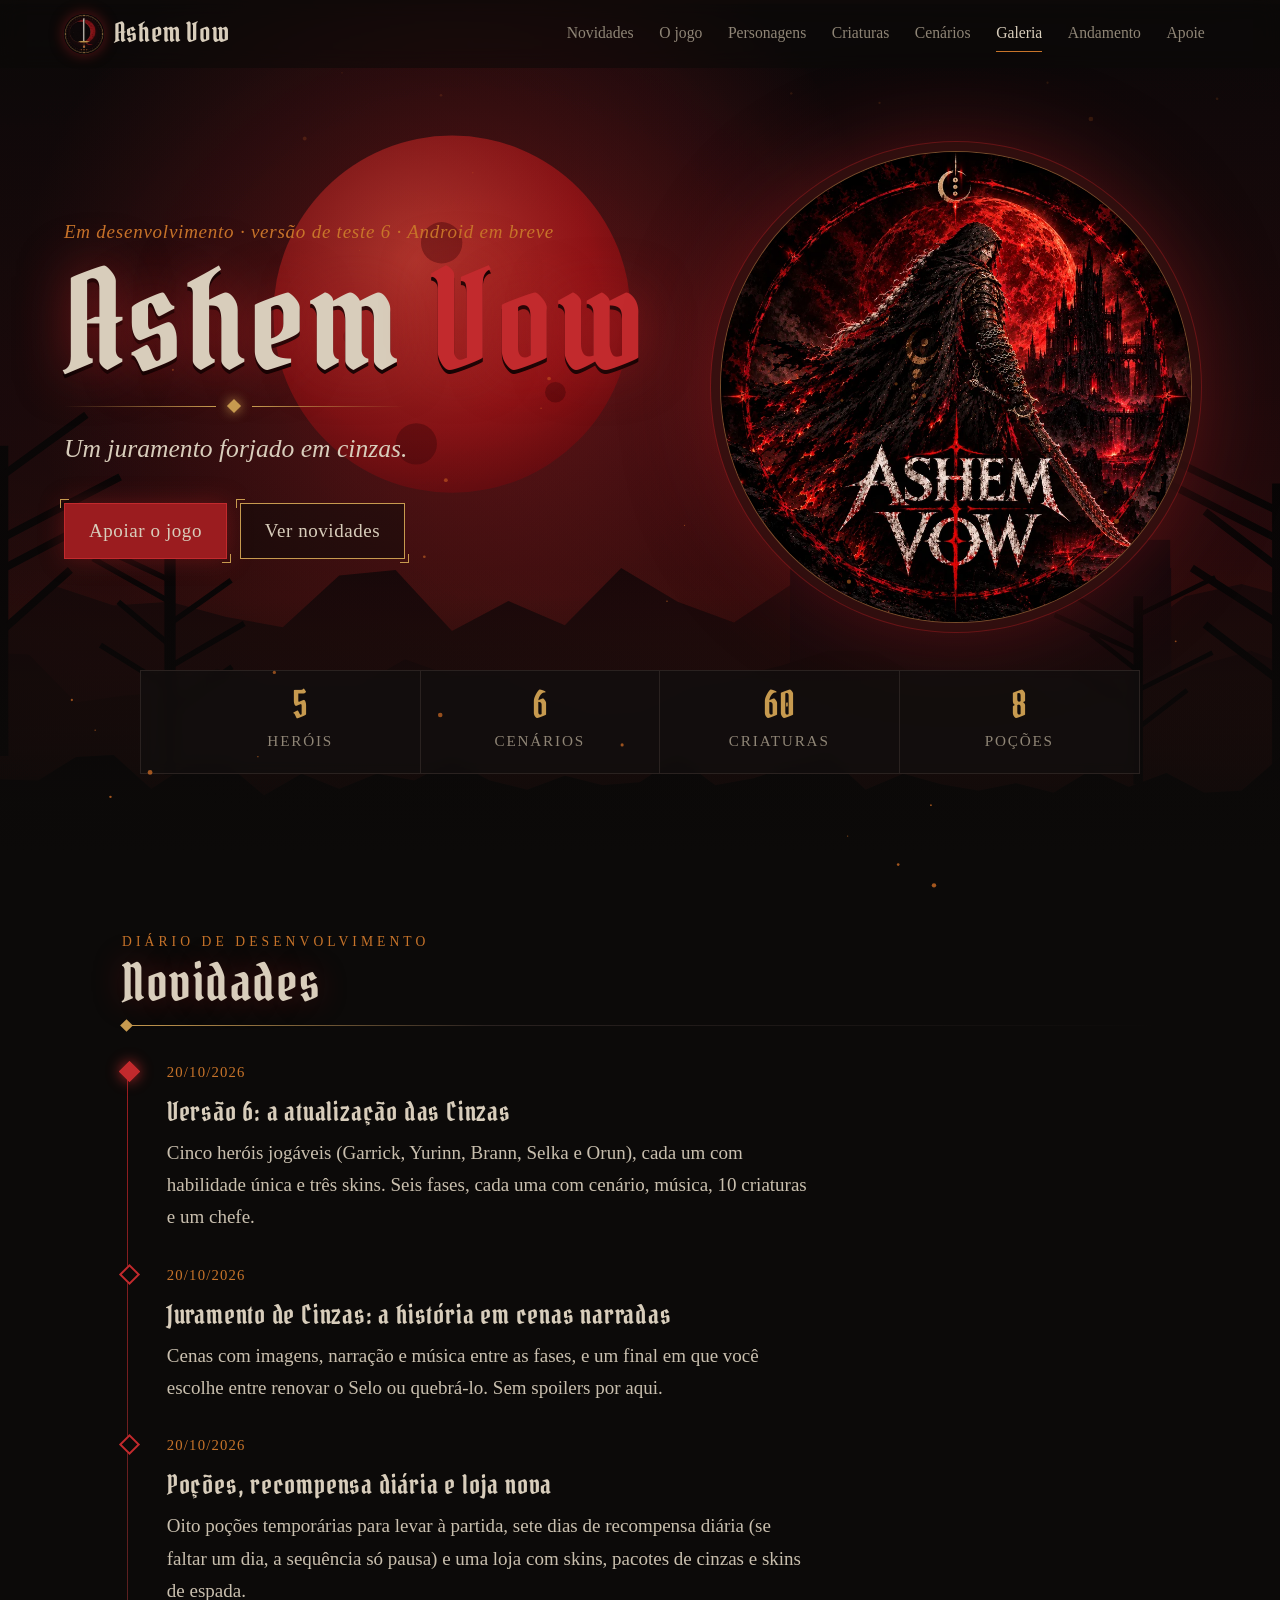
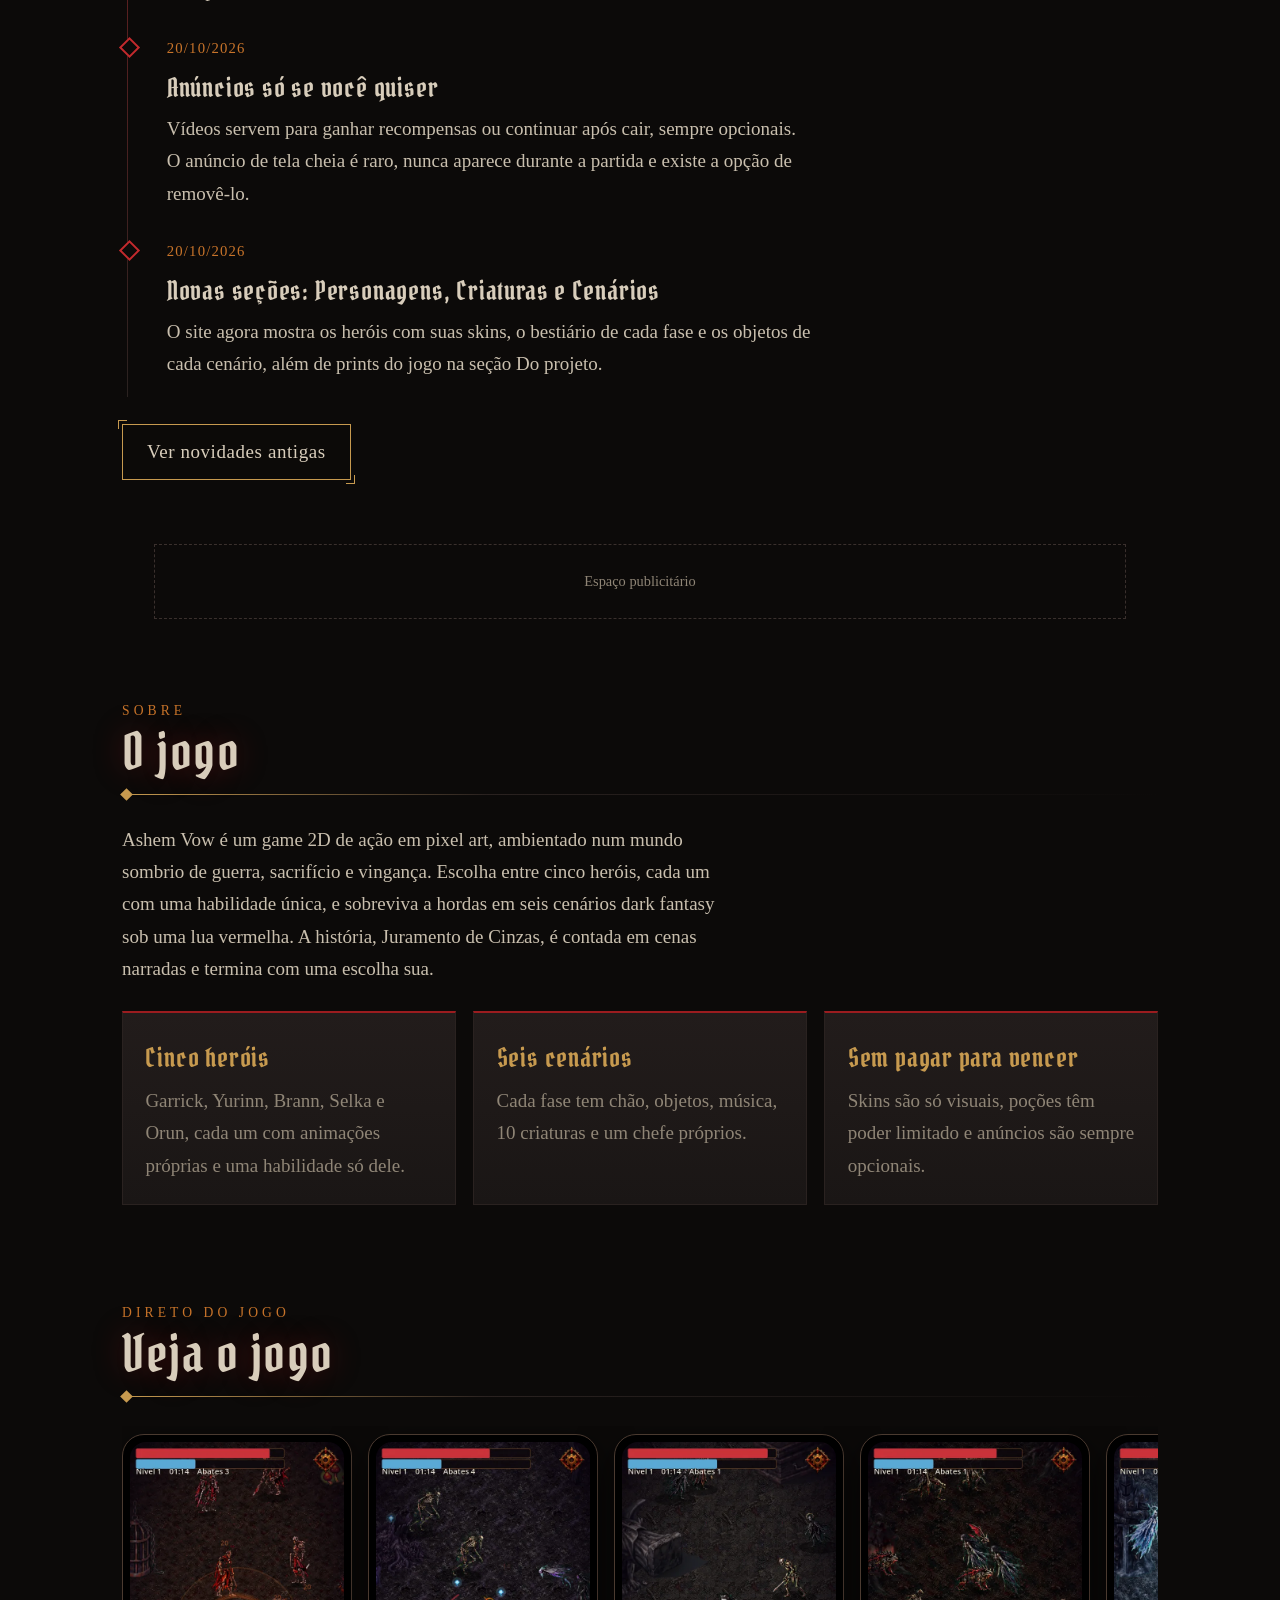
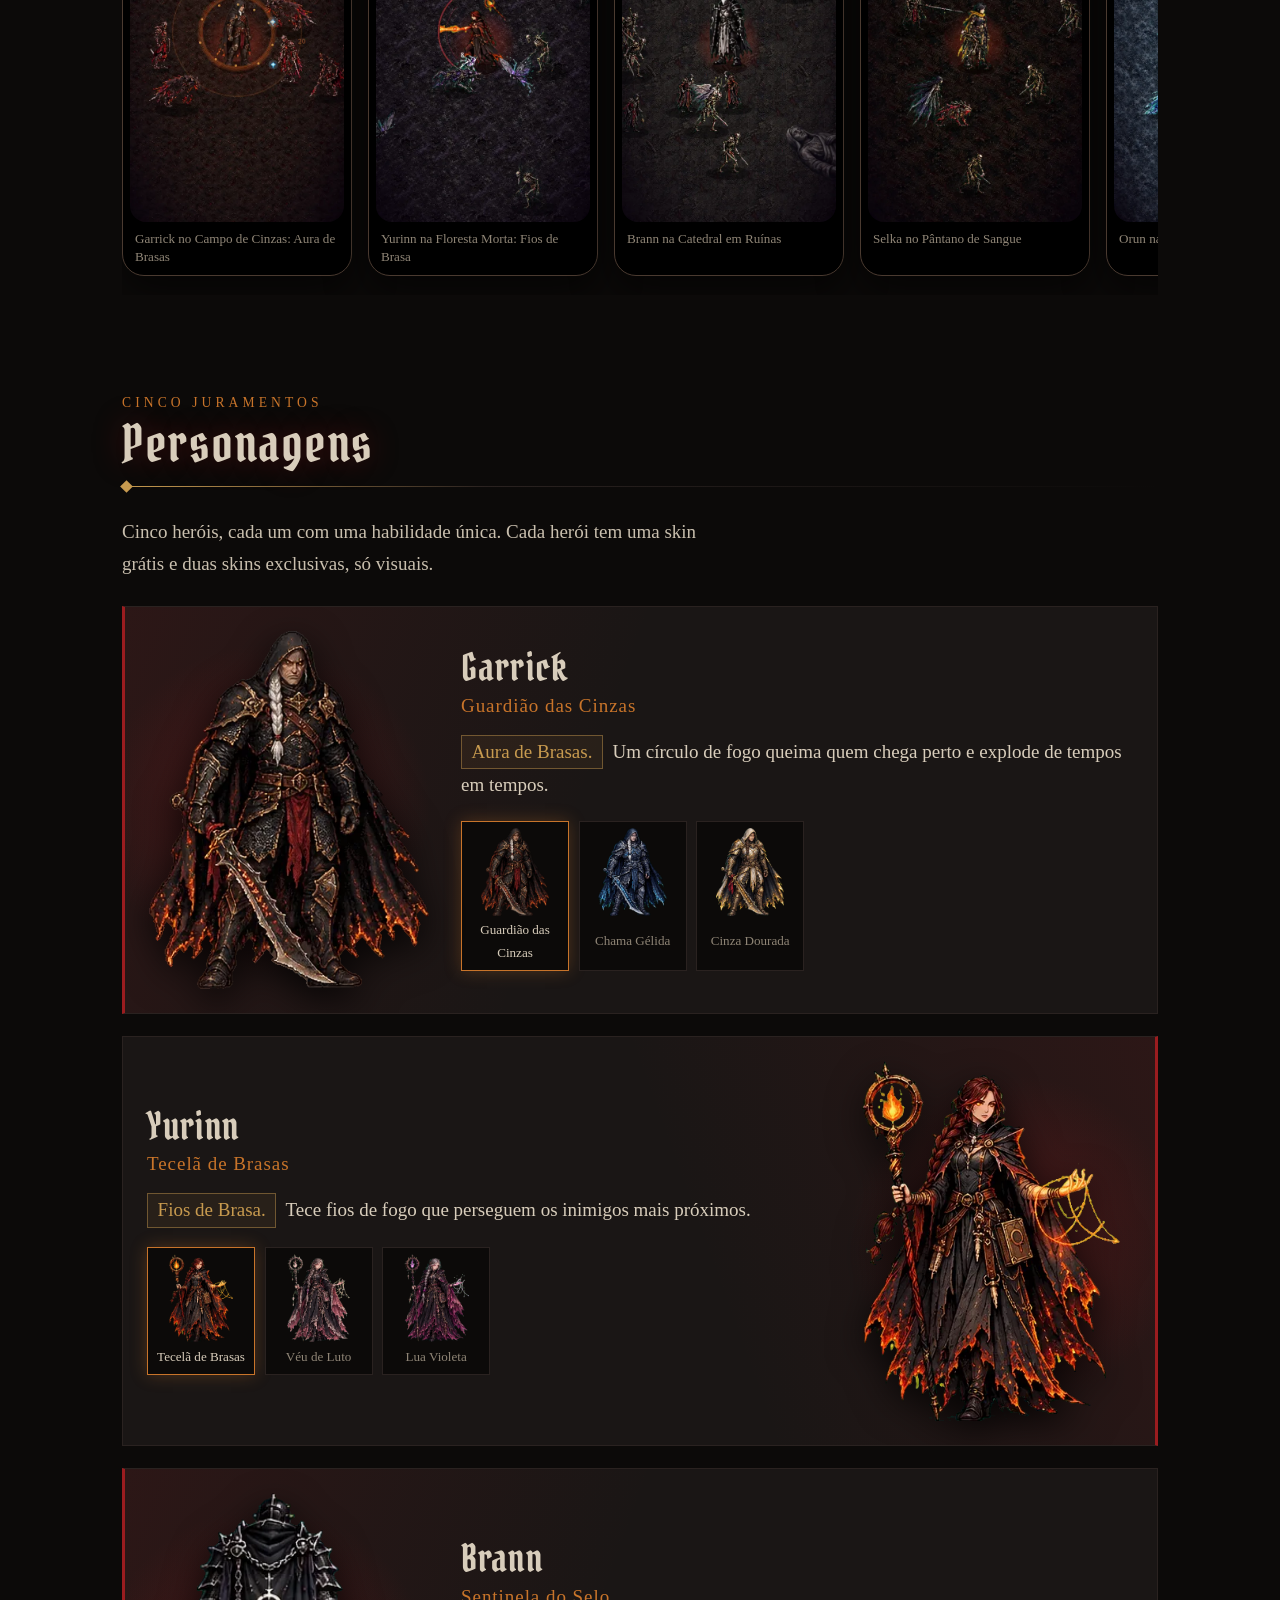
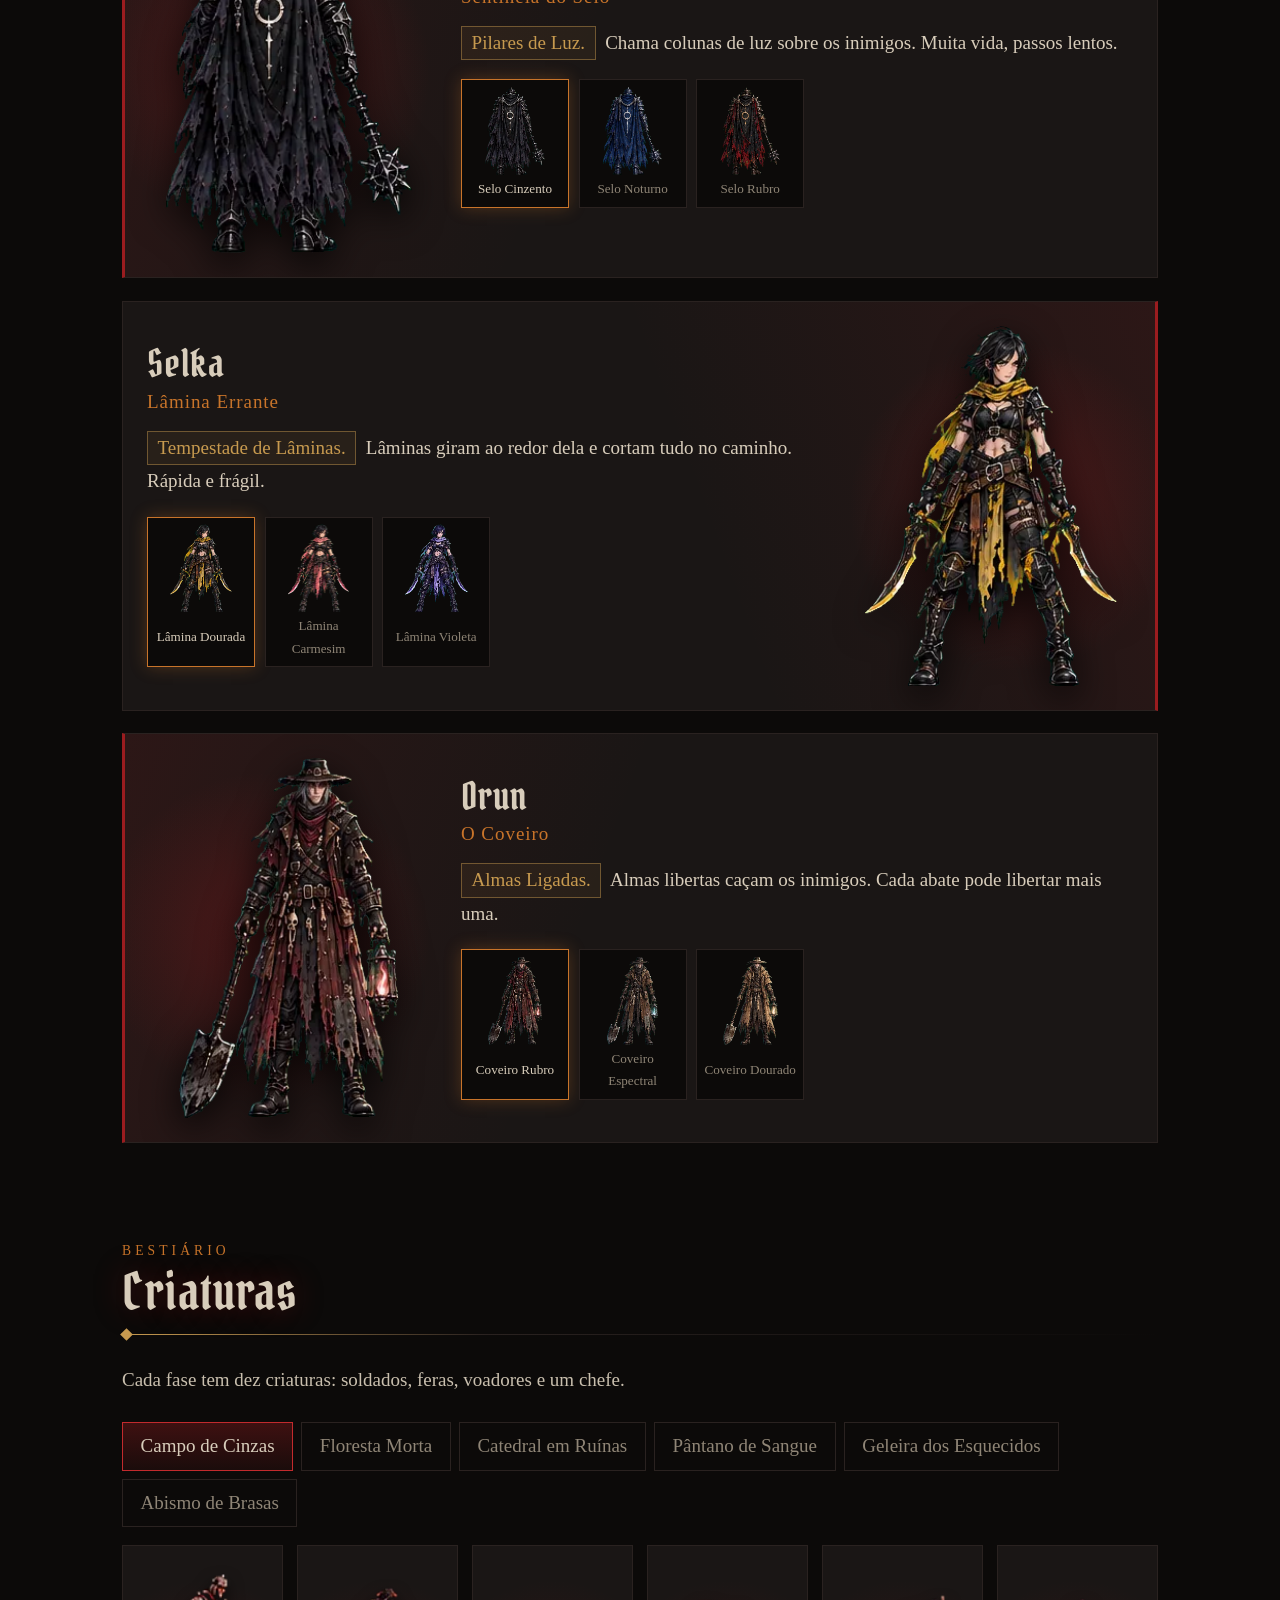
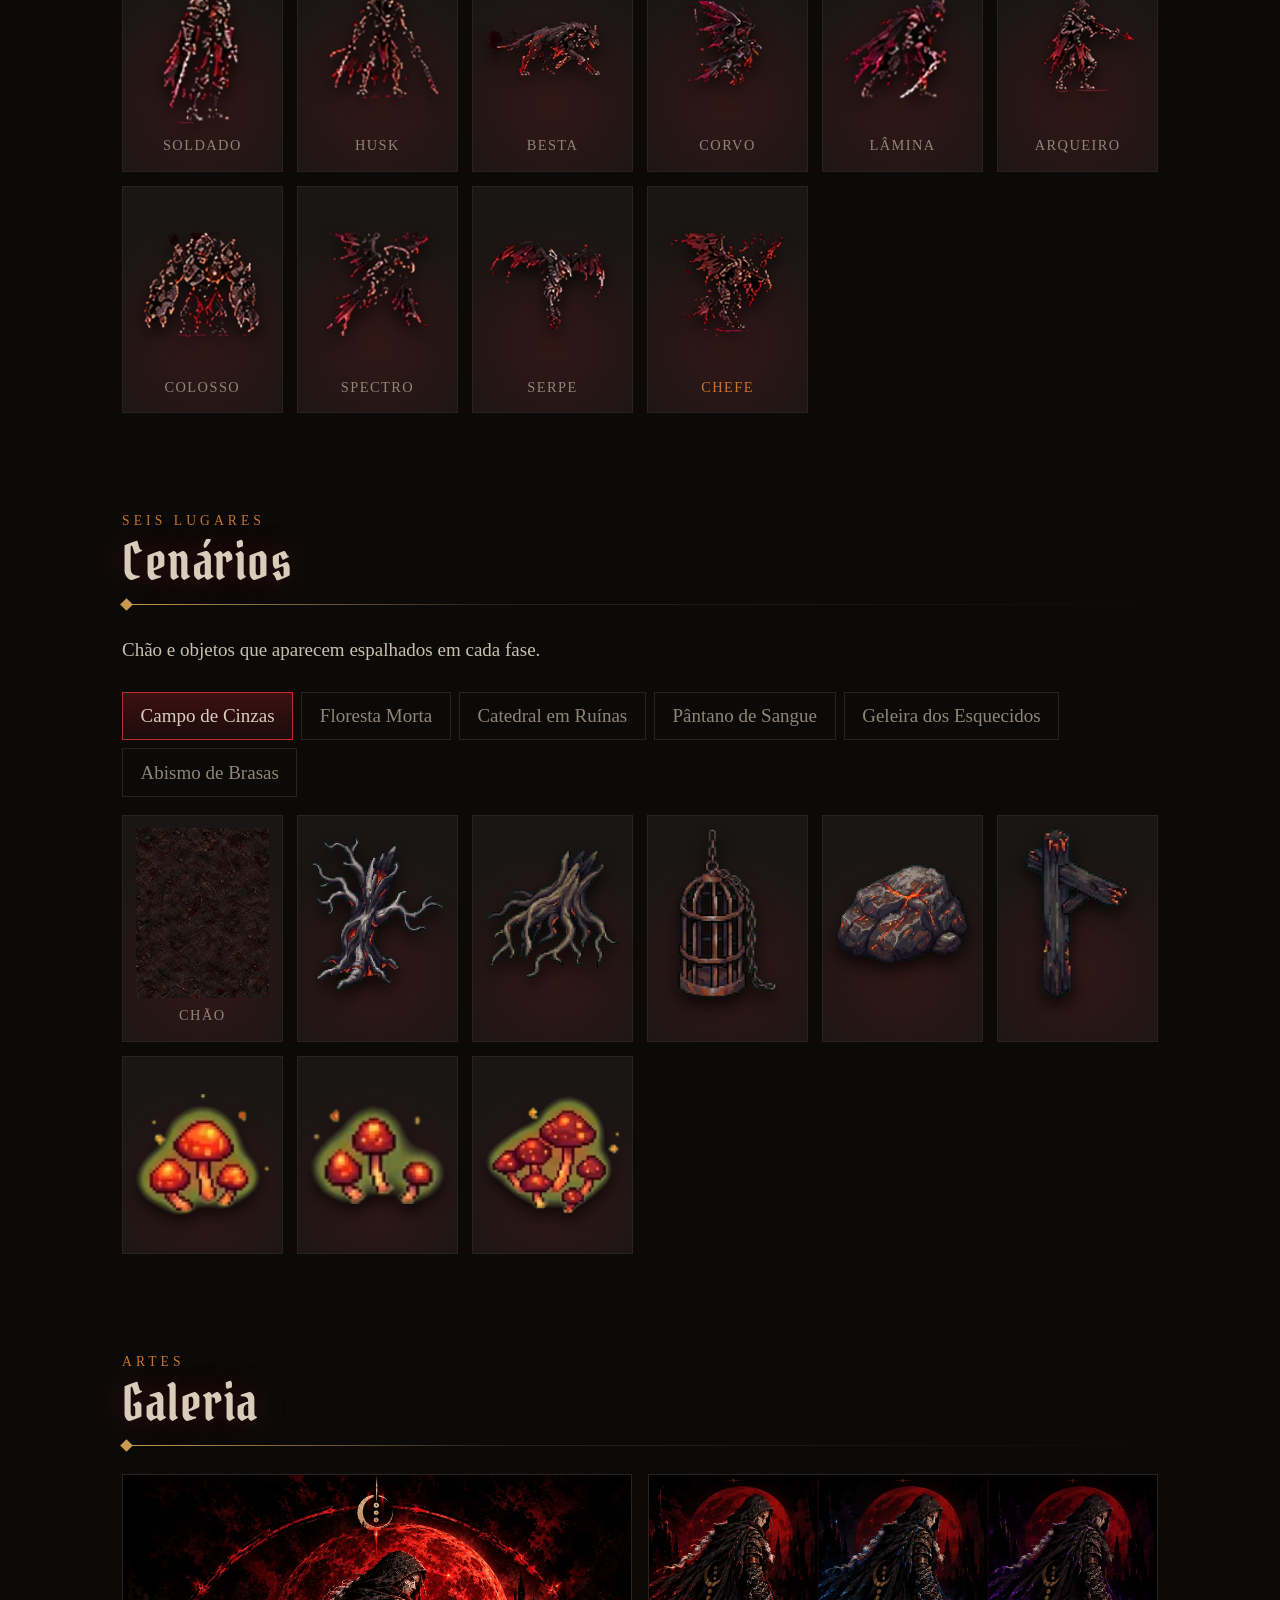
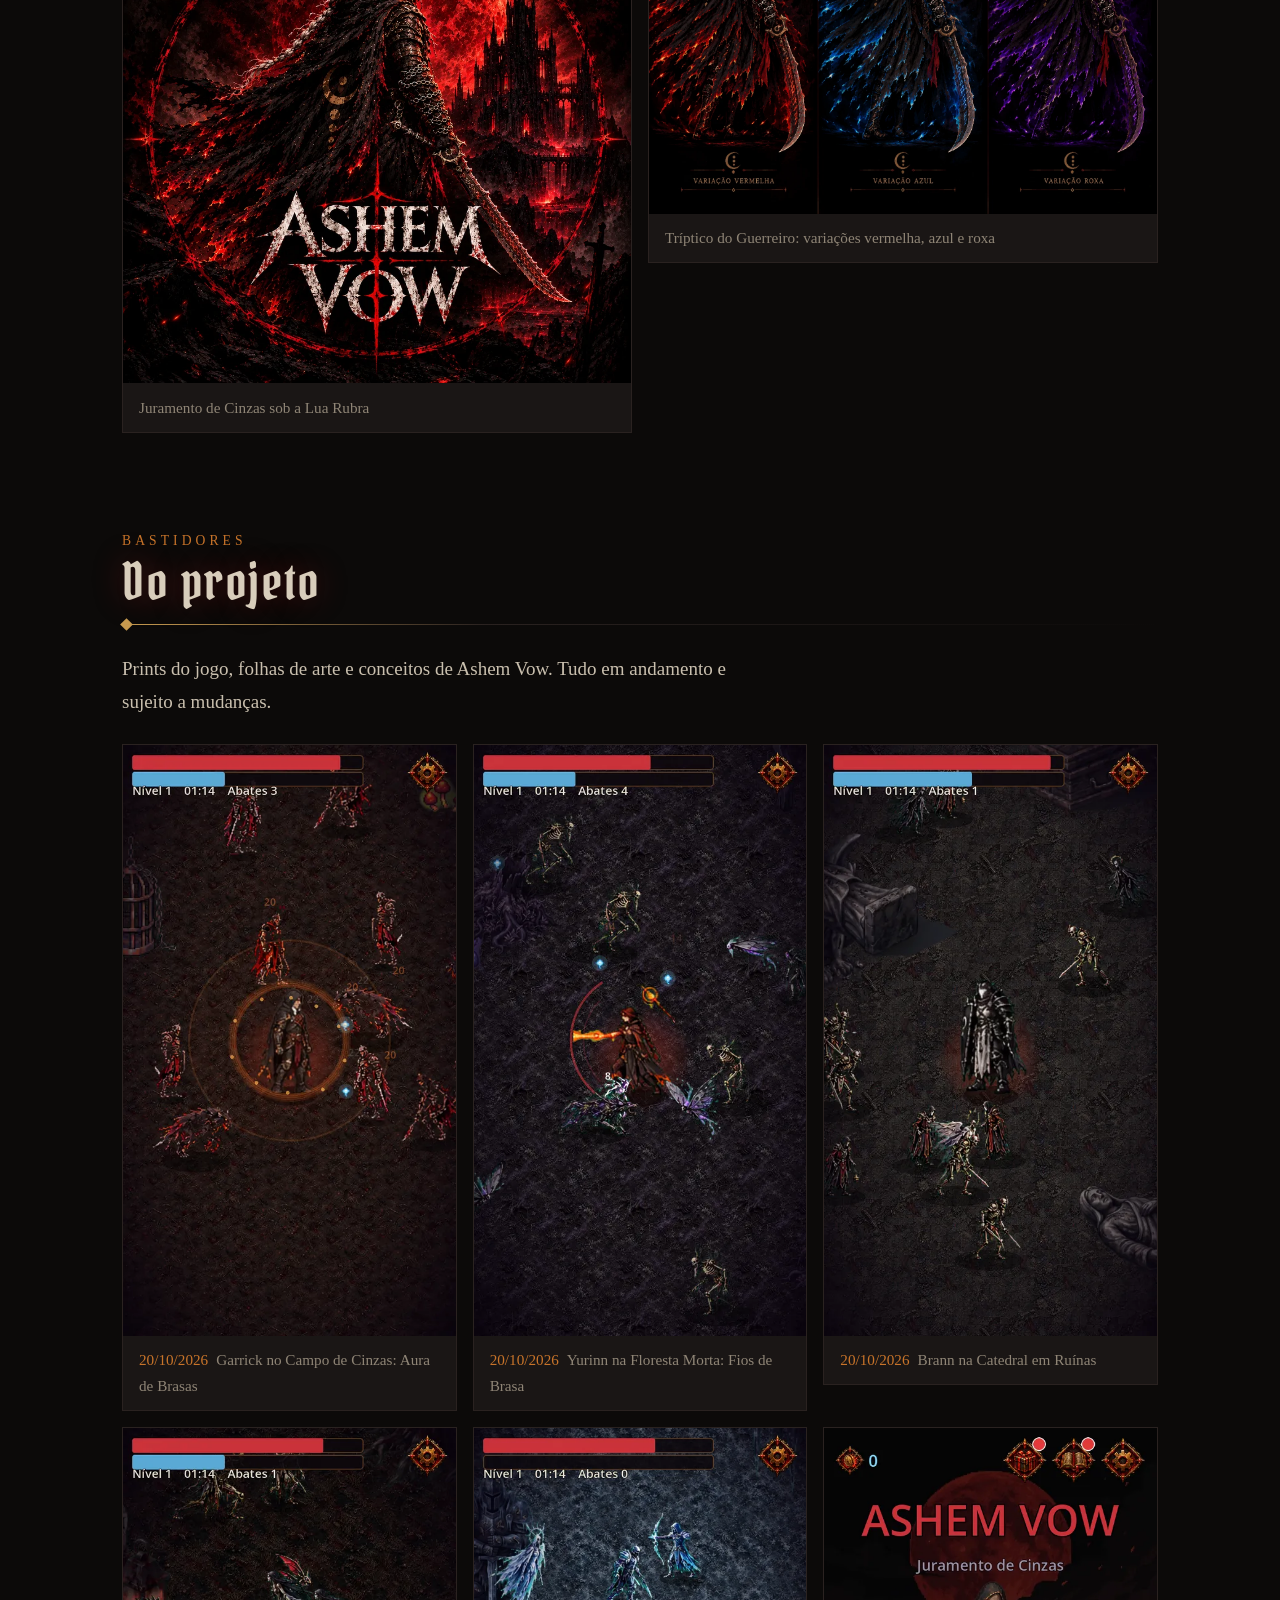
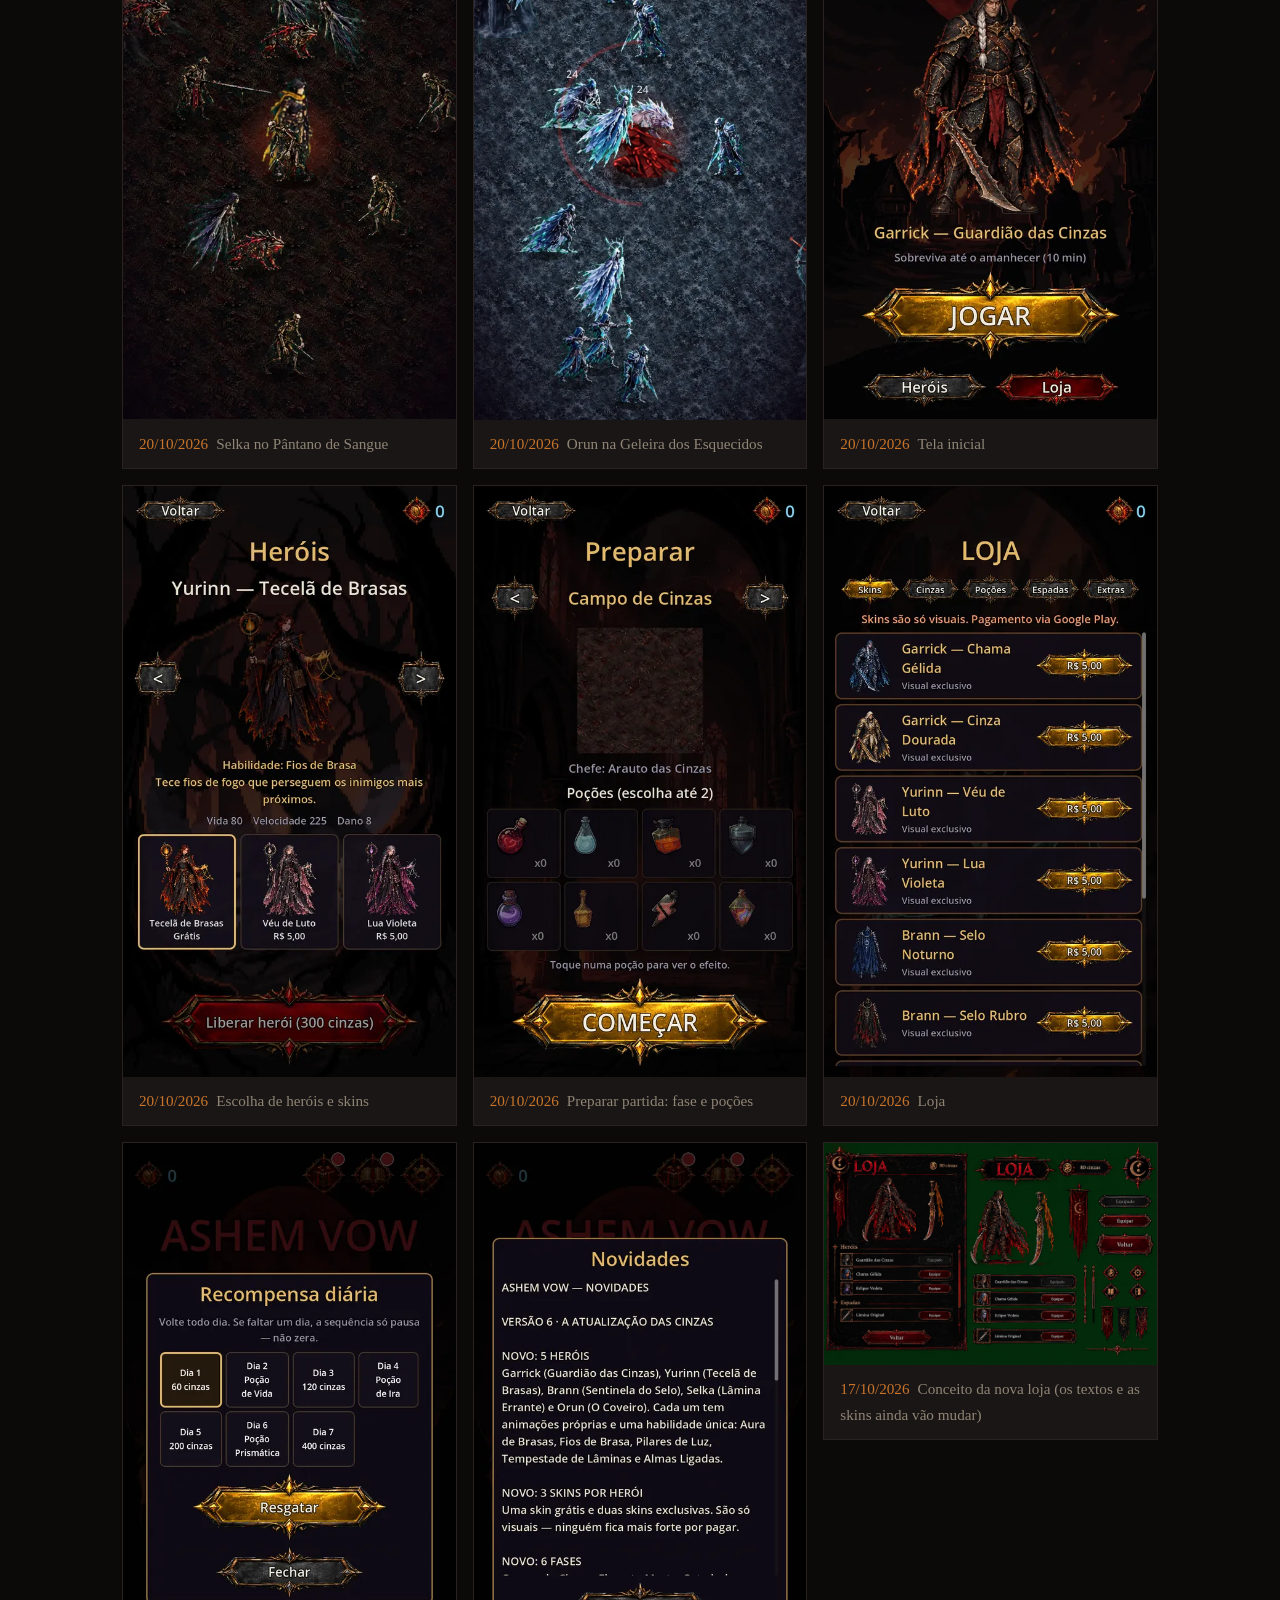
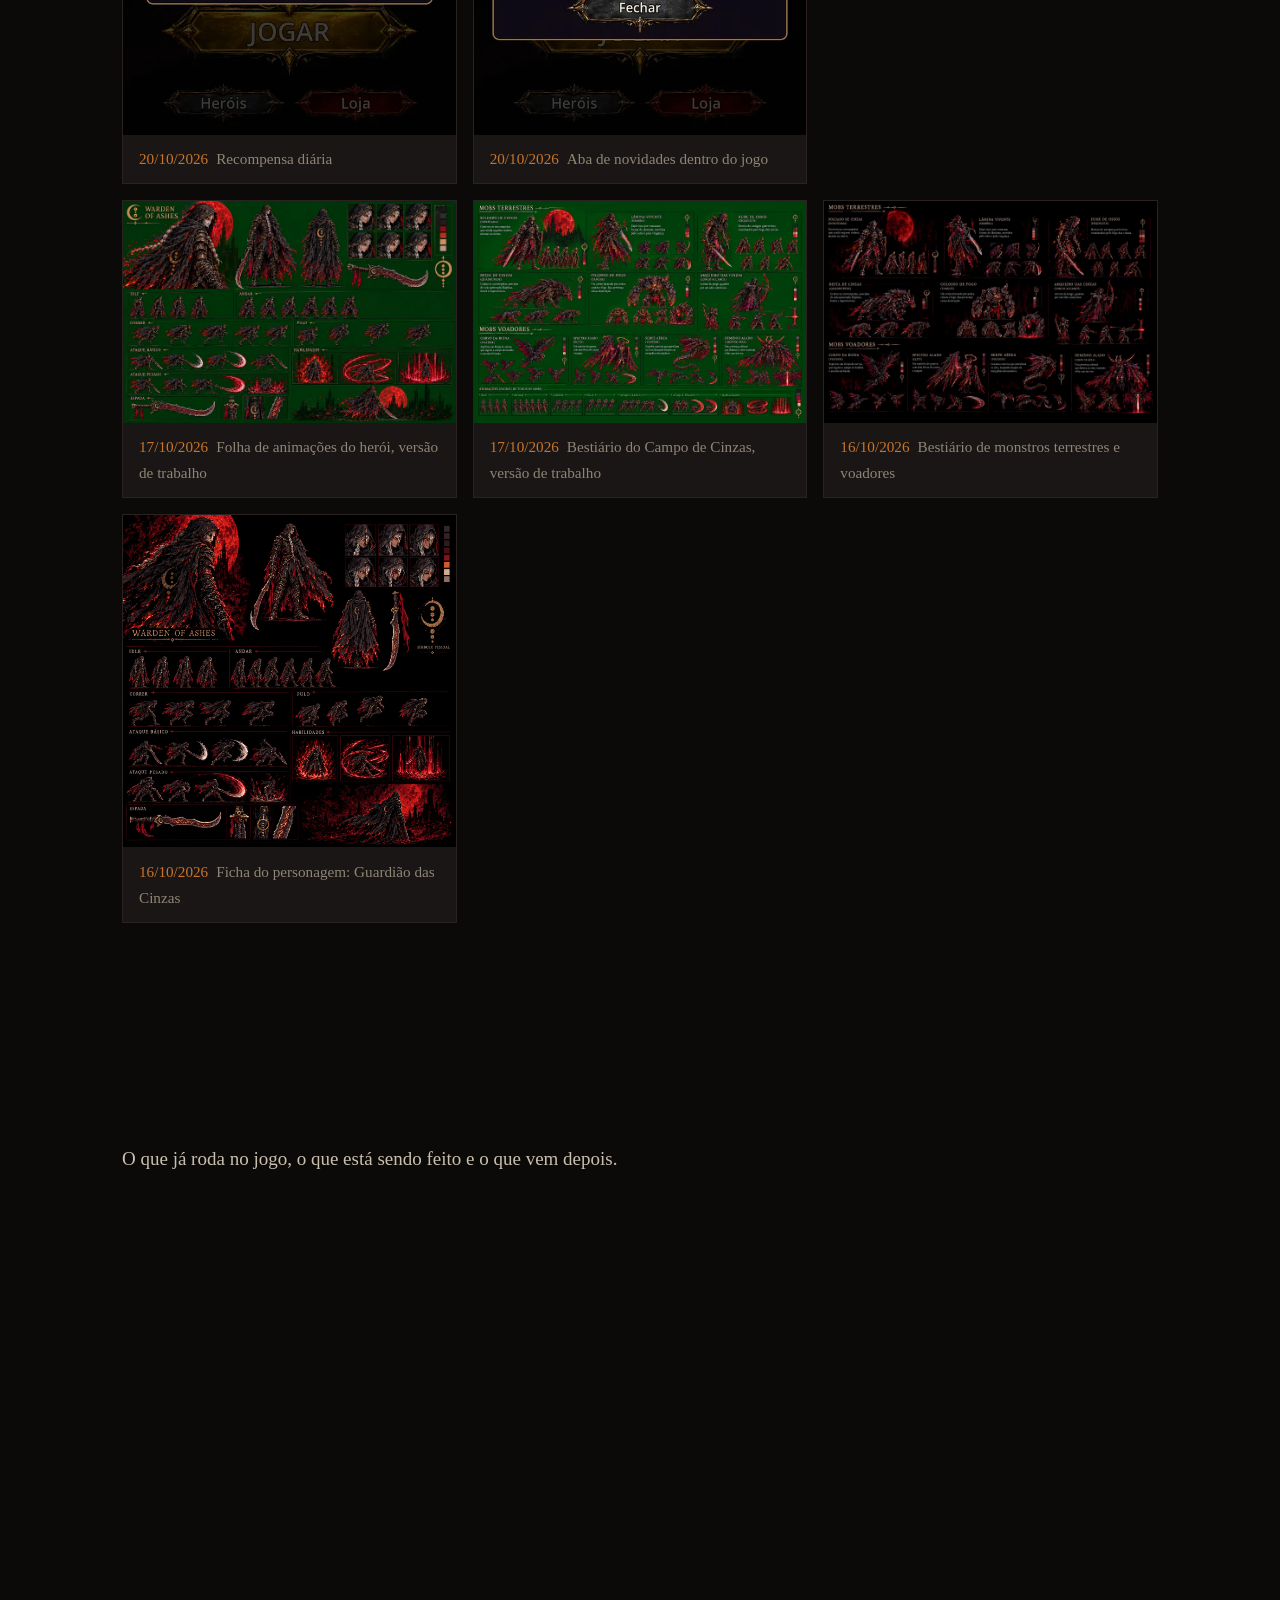
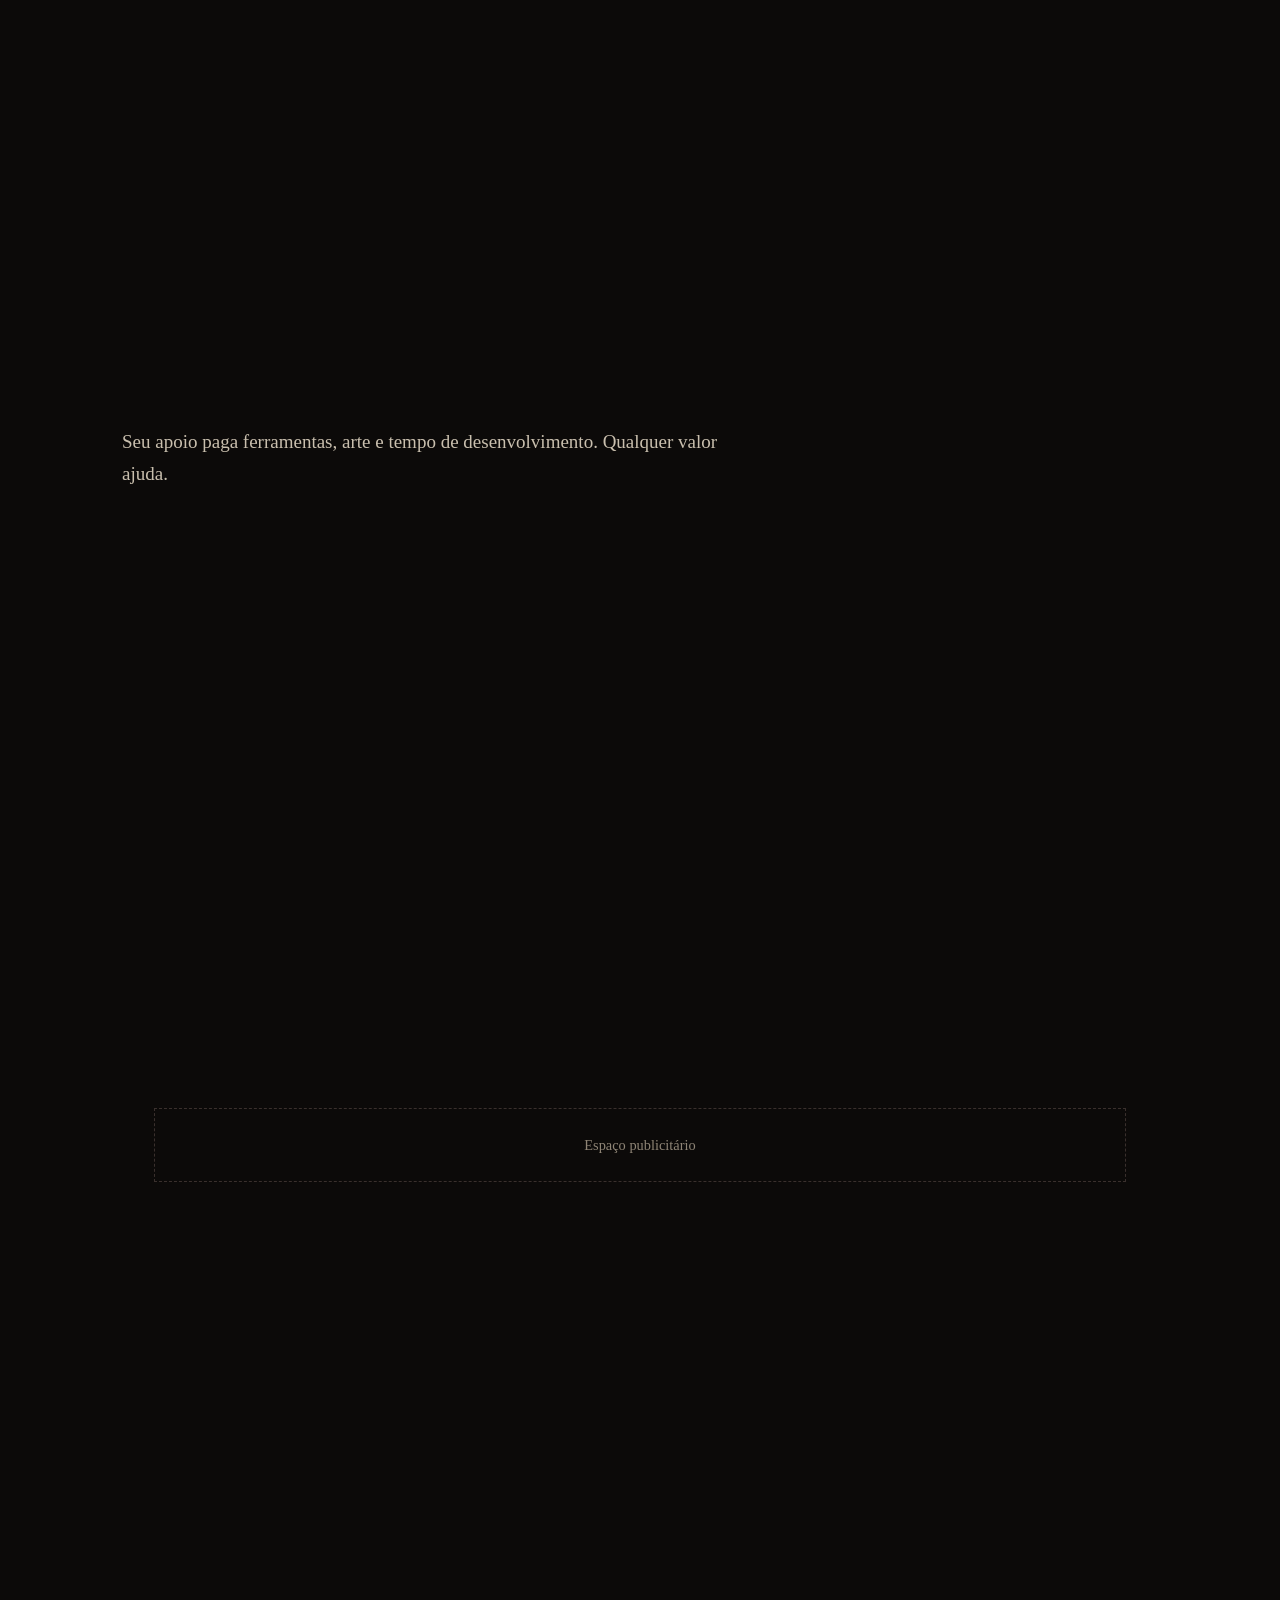
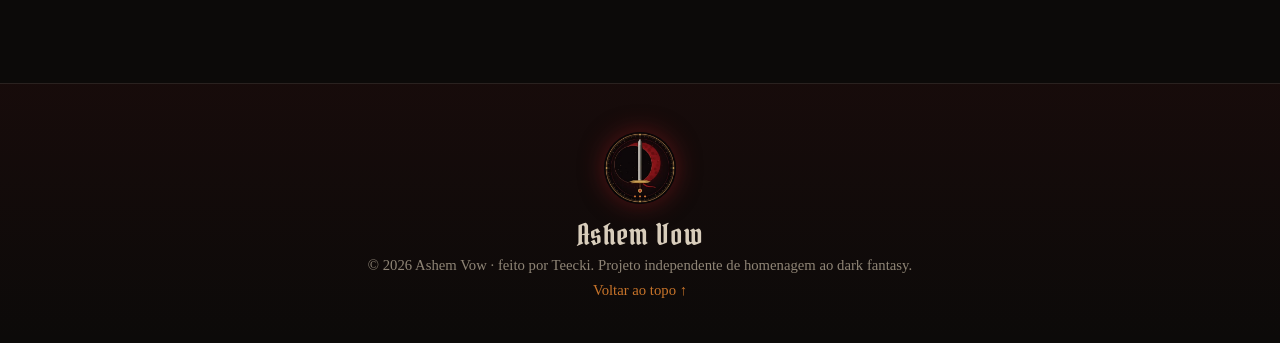
==== commit a46f9a37: "Add files via upload" ====
--- a/index.html
+++ b/index.html
@@ -4,41 +4,51 @@
 <meta charset="utf-8"><meta name="viewport" content="width=device-width,initial-scale=1">
 <title>Ashem Vow · game 2D dark fantasy</title>
 <meta name="description" content="Ashem Vow, game 2D dark fantasy em desenvolvimento por Teecki: 5 heróis, 6 cenários e uma história em cenas. Acompanhe e apoie o projeto.">
-<meta property="og:title" content="Ashem Vow"><meta property="og:description" content="Um juramento forjado em cinzas.">
-<link rel="icon" href="assets/favicon.svg">
+<meta property="og:title" content="Ashem Vow"><meta property="og:image" content="assets/og-image.jpg"><meta name="twitter:card" content="summary_large_image"><meta property="og:description" content="Um juramento forjado em cinzas.">
+<meta name="theme-color" content="#0c0a09">
+<link rel="icon" type="image/png" href="assets/favicon.png"><link rel="apple-touch-icon" href="assets/apple-touch-icon.png">
 <link rel="preconnect" href="https://fonts.googleapis.com"><link rel="preconnect" href="https://fonts.gstatic.com" crossorigin>
 <link href="https://fonts.googleapis.com/css2?family=Pirata+One&family=IM+Fell+English:ital@0;1&display=swap" rel="stylesheet">
 <link rel="stylesheet" href="style.css">
 </head>
 <body>
 <canvas id="embers" aria-hidden="true"></canvas>
-<header class="nav">
-  <a class="logo" href="#topo">Ashem Vow</a>
-  <nav><a href="#novidades">Novidades</a><a href="#jogo">O jogo</a><a href="#andamento">Andamento</a><a href="#personagens">Personagens</a><a href="#criaturas">Criaturas</a><a href="#cenarios">Cenários</a><a href="#galeria">Galeria</a><a href="#projeto">Projeto</a><a href="#apoie">Apoie</a><a href="#criador">Criador</a></nav>
+<div id="progress" aria-hidden="true"></div>
+<header class="nav" id="nav">
+  <a class="logo" href="#topo"><img src="assets/emblema.webp" alt="" width="40" height="40">Ashem Vow</a>
+  <button id="menu" class="menu" aria-label="Abrir menu" aria-expanded="false"><span></span><span></span><span></span></button>
+  <nav id="links"><a href="#novidades">Novidades</a><a href="#jogo">O jogo</a><a href="#personagens">Personagens</a><a href="#criaturas">Criaturas</a><a href="#cenarios">Cenários</a><a href="#projeto">Galeria</a><a href="#andamento">Andamento</a><a href="#apoie">Apoie</a></nav>
 </header>
 
 <section id="topo" class="hero">
-  <div class="hero-text">
-    <p id="status" class="status"></p>
-    <h1>Ashem Vow</h1>
-    <p id="frase" class="frase"></p>
-    <div class="btns"><a class="btn red" href="#apoie">Apoiar o jogo</a><a class="btn" href="#novidades">Ver novidades</a></div>
+  <div class="hero-bg" aria-hidden="true"></div>
+  <div class="hero-inner">
+    <div class="hero-text">
+      <p id="status" class="status"></p>
+      <h1>Ashem <span>Vow</span></h1>
+      <div class="orn" aria-hidden="true"><i></i><b></b><i></i></div>
+      <p id="frase" class="frase"></p>
+      <div class="btns"><a class="btn red" href="#apoie">Apoiar o jogo</a><a class="btn" href="#novidades">Ver novidades</a></div>
+    </div>
+    <div class="hero-art"><img class="hero-knight" src="assets/logo-ashem-vow.webp" alt="Logo de Ashem Vow: guerreiro encapuzado sob a lua vermelha"></div>
   </div>
-  <img class="hero-knight" src="assets/logo-ashem-vow.webp" alt="Logo de Ashem Vow: guerreiro encapuzado sob a lua vermelha">
+  <ul id="stats" class="stats"></ul>
 </section>
 
 <main>
-  <section id="novidades"><h2>Novidades</h2><div id="news" class="news"></div></section>
+  <section id="novidades"><header class="sec"><span>Diário de desenvolvimento</span><h2>Novidades</h2></header>
+    <div id="news" class="news"></div><button id="news-more" class="btn more" hidden>Ver novidades antigas</button></section>
   <div class="ad" data-ad></div>
-  <section id="jogo"><h2>O jogo</h2><p id="sobre" class="lead"></p><div id="recursos" class="recursos"></div></section>
-  <section id="andamento"><h2>Andamento</h2><p class="lead">O que já roda no teste, o que está sendo feito e o que vem depois.</p><div id="andamento-itens" class="andamento"></div></section>
-  <section id="personagens"><h2>Personagens</h2><p class="lead">Cinco heróis, cada um com uma habilidade única. Cada herói tem uma skin grátis e duas skins exclusivas, só visuais.</p><div id="personagens-itens" class="herois"></div></section>
-  <section id="criaturas"><h2>Criaturas</h2><p class="lead">Cada fase tem dez criaturas: soldados, feras, voadores e um chefe.</p><div id="criaturas-abas" class="abas"></div><div id="criaturas-itens" class="criaturas"></div></section>
-  <section id="cenarios"><h2>Cenários</h2><p class="lead">Chão e objetos que aparecem espalhados em cada fase.</p><div id="cenarios-abas" class="abas"></div><div id="cenarios-itens" class="cenarios"></div></section>
-  <section id="galeria"><h2>Galeria</h2><div id="galeria-itens" class="galeria"></div></section>
-  <section id="projeto"><h2>Do projeto</h2><p id="projeto-intro" class="lead"></p><div id="projeto-itens" class="galeria grande"></div></section>
+  <section id="jogo"><header class="sec"><span>Sobre</span><h2>O jogo</h2></header><p id="sobre" class="lead"></p><div id="recursos" class="recursos"></div></section>
+  <section id="veja"><header class="sec"><span>Direto do jogo</span><h2>Veja o jogo</h2></header><div id="prints" class="prints" tabindex="0" aria-label="Prints do jogo"></div></section>
+  <section id="personagens"><header class="sec"><span>Cinco juramentos</span><h2>Personagens</h2></header><p class="lead">Cinco heróis, cada um com uma habilidade única. Cada herói tem uma skin grátis e duas skins exclusivas, só visuais.</p><div id="personagens-itens" class="herois"></div></section>
+  <section id="criaturas"><header class="sec"><span>Bestiário</span><h2>Criaturas</h2></header><p class="lead">Cada fase tem dez criaturas: soldados, feras, voadores e um chefe.</p><div id="criaturas-abas" class="abas"></div><div id="criaturas-itens" class="criaturas"></div></section>
+  <section id="cenarios"><header class="sec"><span>Seis lugares</span><h2>Cenários</h2></header><p class="lead">Chão e objetos que aparecem espalhados em cada fase.</p><div id="cenarios-abas" class="abas"></div><div id="cenarios-itens" class="cenarios"></div></section>
+  <section id="galeria"><header class="sec"><span>Artes</span><h2>Galeria</h2></header><div id="galeria-itens" class="galeria"></div></section>
+  <section id="projeto"><header class="sec"><span>Bastidores</span><h2>Do projeto</h2></header><p id="projeto-intro" class="lead"></p><div id="projeto-itens" class="galeria grande"></div></section>
+  <section id="andamento"><header class="sec"><span>Roteiro</span><h2>Andamento</h2></header><p class="lead">O que já roda no jogo, o que está sendo feito e o que vem depois.</p><div id="andamento-itens" class="andamento"></div></section>
   <section id="apoie" class="apoie">
-    <h2>Apoie Ashem Vow</h2>
+    <header class="sec"><span>Ajude o juramento</span><h2>Apoie Ashem Vow</h2></header>
     <p class="lead">Seu apoio paga ferramentas, arte e tempo de desenvolvimento. Qualquer valor ajuda.</p>
     <div class="apoie-grid">
       <div class="box"><h3>Pix</h3><p>Chave (<span id="pix-tipo"></span>):</p><code id="pix-chave"></code><button id="copiar" class="btn red">Copiar chave</button><p id="copiado" class="ok" aria-live="polite"></p></div>
@@ -46,9 +56,14 @@
     </div>
   </section>
   <div class="ad" data-ad></div>
-  <section id="criador"><h2>Criador</h2><div class="criador"><div><h3 id="c-nome"></h3><p id="c-bio"></p></div>
+  <section id="criador"><header class="sec"><span>Quem faz</span><h2>Criador</h2></header><div class="criador"><div><h3 id="c-nome"></h3><p id="c-bio"></p></div>
     <div class="links"><a id="c-email" class="btn">E-mail</a><a id="c-insta" class="btn" target="_blank" rel="noopener">Instagram</a></div></div></section>
 </main>
-<footer><p>© <span id="ano"></span> Ashem Vow · feito por <span id="f-nome"></span>. Projeto independente de homenagem ao dark fantasy.</p></footer>
+<footer>
+  <img src="assets/emblema.webp" alt="" width="72" height="72">
+  <p class="f-title">Ashem Vow</p>
+  <p>© <span id="ano"></span> Ashem Vow · feito por <span id="f-nome"></span>. Projeto independente de homenagem ao dark fantasy.</p>
+  <p><a href="#topo">Voltar ao topo ↑</a></p>
+</footer>
 <script src="content.js"></script><script src="app.js"></script>
 </body></html>
--- a/style.css
+++ b/style.css
@@ -1,76 +1,153 @@
-:root{--ash:#0c0a09;--iron:#1a1615;--blood:#9b1c1f;--bone:#d8cdbb;--ember:#c8742a;--mut:#8f8576}
+:root{--ash:#0c0a09;--ash2:#120e0e;--iron:#1a1615;--iron2:#221c1b;--blood:#9b1c1f;--blood2:#c22a2d;--bone:#d8cdbb;--ember:#c8742a;--gold:#c79a4f;--mut:#8f8576;--line:#2a2220}
 *{box-sizing:border-box;margin:0}
-html{scroll-behavior:smooth;scroll-padding-top:70px}
-body{background:var(--ash);color:var(--bone);font:19px/1.7 "IM Fell English",Georgia,serif}
+html{scroll-behavior:smooth;scroll-padding-top:76px}
+body{background:var(--ash);color:var(--bone);font:19px/1.7 "IM Fell English",Georgia,serif;overflow-x:hidden;background-image:radial-gradient(1200px 600px at 50% 0,rgba(155,28,31,.10),transparent 70%)}
 a{color:inherit}
-h1,h2,h3,.logo{font-family:"Pirata One","Times New Roman",serif;font-weight:400;letter-spacing:.02em}
+img{max-width:100%}
+h1,h2,h3,.logo,.f-title{font-family:"Pirata One","Times New Roman",serif;font-weight:400;letter-spacing:.03em}
+::selection{background:var(--blood);color:#fff}
 #embers{position:fixed;inset:0;width:100%;height:100%;pointer-events:none;z-index:5}
-.nav{position:sticky;top:0;z-index:10;display:flex;justify-content:space-between;align-items:center;gap:1rem;flex-wrap:wrap;padding:.7rem clamp(1rem,5vw,4rem);background:rgba(12,10,9,.92);border-bottom:1px solid #2a2220}
-.logo{font-size:1.7rem;text-decoration:none;color:var(--blood)}
-.nav nav{display:flex;gap:1.3rem;flex-wrap:wrap}.nav nav a{text-decoration:none;color:var(--mut)}.nav nav a:hover{color:var(--bone)}
-.hero{position:relative;min-height:88vh;display:grid;grid-template-columns:1.2fr 1fr;align-items:end;padding:0 clamp(1rem,5vw,4rem);background:url(assets/eclipse.svg) center/cover,var(--ash);overflow:hidden}
-.hero-text{padding:6rem 0}
-.status{color:var(--ember);margin-bottom:.5rem}
-h1{font-size:clamp(4rem,12vw,9rem);line-height:.9;color:var(--bone);text-shadow:0 0 40px rgba(155,28,31,.7)}
-.frase{font-style:italic;font-size:1.5rem;margin:1rem 0 2rem;color:var(--bone)}
-.hero-knight{width:min(100%,460px);justify-self:end;align-self:center;margin:2rem 0;mask-image:radial-gradient(circle closest-side,#000 93%,transparent 100%);-webkit-mask-image:radial-gradient(circle closest-side,#000 93%,transparent 100%)}
+#progress{position:fixed;top:0;left:0;right:0;height:3px;z-index:30;background:linear-gradient(90deg,var(--blood),var(--ember),var(--gold));transform-origin:0 50%;transform:scaleX(0)}
+
+/* navegação */
+.nav{position:sticky;top:0;z-index:20;display:flex;justify-content:space-between;align-items:center;gap:1rem;padding:.65rem clamp(1rem,5vw,4rem);background:rgba(12,10,9,.55);backdrop-filter:blur(10px);-webkit-backdrop-filter:blur(10px);border-bottom:1px solid transparent;transition:.3s}
+.nav.solid{background:rgba(12,10,9,.92);border-bottom-color:var(--line)}
+.logo{display:inline-flex;align-items:center;gap:.6rem;font-size:1.7rem;text-decoration:none;color:var(--bone)}.logo img{border-radius:50%;box-shadow:0 0 14px rgba(155,28,31,.6)}
+.nav nav{display:flex;gap:.2rem;flex-wrap:wrap}
+.nav nav a{text-decoration:none;color:var(--mut);padding:.3rem .7rem;position:relative;font-size:.98rem}
+.nav nav a::after{content:"";position:absolute;left:.7rem;right:.7rem;bottom:0;height:1px;background:var(--ember);transform:scaleX(0);transition:.25s}
+.nav nav a:hover,.nav nav a.on{color:var(--bone)}.nav nav a:hover::after,.nav nav a.on::after{transform:scaleX(1)}
+.menu{display:none;background:none;border:1px solid var(--line);padding:.55rem .6rem;cursor:pointer;flex-direction:column;gap:5px}
+.menu span{display:block;width:22px;height:2px;background:var(--bone)}
+
+/* hero */
+.hero{position:relative;min-height:94vh;display:flex;flex-direction:column;justify-content:center;padding:0 clamp(1rem,5vw,4rem);overflow:hidden;margin-top:-64px}
+.hero-bg{position:absolute;inset:0;background:linear-gradient(180deg,rgba(12,10,9,0),rgba(12,10,9,.1) 70%,var(--ash) 100%),url(assets/hero-bg.svg) center bottom/cover;filter:saturate(1.1)}
+.hero-bg::after{content:"";position:absolute;inset:0;background:radial-gradient(80% 80% at 60% 45%,transparent,rgba(12,10,9,.6))}
+.hero-inner{position:relative;display:grid;grid-template-columns:1.15fr 1fr;align-items:center;gap:2rem;max-width:1200px;width:100%;margin:0 auto;padding:7rem 0 3rem}
+.status{color:var(--ember);margin-bottom:.8rem;font-style:italic;letter-spacing:.04em}
+h1{font-size:clamp(4rem,11vw,8.5rem);line-height:.88;color:var(--bone);text-shadow:0 0 50px rgba(155,28,31,.75),0 4px 0 #000}
+h1 span{color:var(--blood2)}
+.orn{display:flex;align-items:center;gap:.8rem;margin:1.3rem 0 1rem;max-width:340px}
+.orn i{flex:1;height:1px;background:linear-gradient(90deg,transparent,var(--gold))}.orn i:last-child{background:linear-gradient(270deg,transparent,var(--gold))}
+.orn b{width:10px;height:10px;background:var(--gold);transform:rotate(45deg);box-shadow:0 0 12px var(--gold)}
+.frase{font-style:italic;font-size:1.6rem;margin:0 0 2rem;color:var(--bone)}
+.hero-art{display:grid;place-items:center}
+.hero-knight{width:min(100%,470px);border-radius:50%;box-shadow:0 0 0 1px rgba(199,154,79,.45),0 0 0 10px rgba(12,10,9,.6),0 0 0 11px rgba(155,28,31,.5),0 0 90px rgba(155,28,31,.55);animation:float 7s ease-in-out infinite}
+@keyframes float{50%{transform:translateY(-10px)}}
+.stats{position:relative;list-style:none;display:grid;grid-template-columns:repeat(4,1fr);max-width:1000px;width:100%;margin:0 auto 2.5rem;border:1px solid var(--line);background:rgba(18,14,14,.8);backdrop-filter:blur(6px)}
+.stats li{padding:1rem .5rem;text-align:center;border-right:1px solid var(--line)}.stats li:last-child{border:0}
+.stats b{display:block;font:400 2.3rem/1 "Pirata One",serif;color:var(--gold)}.stats span{color:var(--mut);font-size:.95rem;text-transform:uppercase;letter-spacing:.12em}
+
+/* botões */
 .btns,.links{display:flex;gap:.8rem;flex-wrap:wrap}
-.btn{display:inline-block;padding:.65rem 1.4rem;border:1px solid var(--bone);background:transparent;color:var(--bone);font:inherit;text-decoration:none;cursor:pointer;transition:.2s}
-.btn:hover{background:var(--bone);color:var(--ash)}
-.btn.red{background:var(--blood);border-color:var(--blood)}.btn.red:hover{background:#c22a2d;border-color:#c22a2d;color:var(--bone)}
+.btn{display:inline-block;padding:.7rem 1.5rem;border:1px solid var(--gold);background:rgba(12,10,9,.5);color:var(--bone);font:inherit;text-decoration:none;cursor:pointer;transition:.25s;position:relative;letter-spacing:.03em}
+.btn::before,.btn::after{content:"";position:absolute;width:8px;height:8px;border:1px solid var(--gold);transition:.25s}
+.btn::before{top:-5px;left:-5px;border-right:0;border-bottom:0}.btn::after{bottom:-5px;right:-5px;border-left:0;border-top:0}
+.btn:hover{background:var(--bone);color:var(--ash);border-color:var(--bone)}.btn:hover::before,.btn:hover::after{width:calc(100% + 10px);height:calc(100% + 10px);opacity:.0}
+.btn.red{background:var(--blood);border-color:var(--blood2);box-shadow:0 0 24px rgba(155,28,31,.45)}.btn.red:hover{background:var(--blood2);color:#fff}
+.btn.more{margin-top:1.2rem}
 :focus-visible{outline:2px solid var(--ember);outline-offset:3px}
-main{max-width:1050px;margin:auto;padding:0 clamp(1rem,5vw,2rem)}
-section{padding:4.5rem 0 1rem}
-h2{font-size:2.8rem;color:var(--blood);border-bottom:1px solid #2a2220;margin-bottom:1.5rem}
-h3{font-size:1.6rem}
-.lead{max-width:62ch;margin-bottom:1.5rem}
-.news{display:grid;gap:1rem}
-.news article{border-left:3px solid var(--blood);padding:.3rem 0 .3rem 1.2rem}
-.news time{color:var(--ember);font-size:.95rem}.news p{max-width:65ch}
-.recursos{display:grid;grid-template-columns:repeat(auto-fit,minmax(240px,1fr));gap:1rem}
-.recursos div{background:var(--iron);padding:1.2rem;border-top:2px solid var(--blood)}
-.recursos p{color:var(--mut)}
-.galeria{display:grid;grid-template-columns:repeat(auto-fit,minmax(250px,1fr));gap:1rem}
-.galeria figure{background:var(--iron);cursor:zoom-in;overflow:hidden}
-.galeria img{width:100%;display:block;transition:transform .4s}.galeria figure:hover img{transform:scale(1.05)}
-.galeria figcaption{padding:.6rem 1rem;color:var(--mut)}
+
+/* seções */
+main{max-width:1100px;margin:auto;padding:0 clamp(1rem,5vw,2rem)}
+section{padding:5rem 0 1rem}
+.sec{margin-bottom:1.8rem;position:relative;padding-bottom:1rem}
+.sec span{display:block;color:var(--ember);font-size:.85rem;text-transform:uppercase;letter-spacing:.3em;margin-bottom:.2rem}
+.sec h2{font-size:3.2rem;color:var(--bone);line-height:1.05;text-shadow:0 0 30px rgba(155,28,31,.4)}
+.sec::after{content:"";position:absolute;left:0;bottom:0;width:100%;height:1px;background:linear-gradient(90deg,var(--gold),var(--line) 35%,transparent)}
+.sec::before{content:"";position:absolute;left:0;bottom:-4px;width:9px;height:9px;background:var(--gold);transform:rotate(45deg)}
+h3{font-size:1.65rem}
+.lead{max-width:64ch;margin-bottom:1.6rem;color:#c9bfae}
+
+/* novidades: linha do tempo */
+.news{display:grid;gap:0;position:relative;padding-left:1.6rem}
+.news::before{content:"";position:absolute;left:5px;top:.5rem;bottom:.5rem;width:1px;background:linear-gradient(var(--blood),var(--line))}
+.news article{position:relative;padding:0 0 1.5rem 1.2rem}
+.news article::before{content:"";position:absolute;left:-1.6rem;top:.55rem;width:11px;height:11px;background:var(--ash);border:2px solid var(--blood2);transform:rotate(45deg)}
+.news article:first-child::before{background:var(--blood2);box-shadow:0 0 14px var(--blood2)}
+.news time{color:var(--ember);font-size:.92rem;letter-spacing:.08em}.news h3{margin:.1rem 0 .2rem}.news p{max-width:68ch;color:#c9bfae}
+
+/* cartões */
+.recursos{display:grid;grid-template-columns:repeat(auto-fit,minmax(250px,1fr));gap:1.1rem}
+.recursos div,.andamento div,.box{background:linear-gradient(180deg,var(--iron2),var(--iron));padding:1.4rem;border:1px solid var(--line);border-top:2px solid var(--blood);position:relative;transition:.3s}
+.recursos div:hover,.andamento div:hover{transform:translateY(-4px);border-color:#4a3a30;box-shadow:0 10px 30px rgba(0,0,0,.5),0 0 30px rgba(155,28,31,.15)}
+.recursos h3{color:var(--gold);margin-bottom:.3rem}.recursos p{color:var(--mut)}
+
+/* prints */
+.prints{display:flex;gap:1rem;overflow-x:auto;scroll-snap-type:x mandatory;padding:.5rem .2rem 1.2rem;scrollbar-color:var(--blood) var(--iron)}
+.prints figure{flex:0 0 230px;scroll-snap-align:start;background:#000;border:1px solid #4a3a30;border-radius:22px;padding:7px;cursor:zoom-in;box-shadow:0 14px 40px rgba(0,0,0,.6);transition:.3s}
+.prints figure:hover{transform:translateY(-6px);box-shadow:0 18px 50px rgba(0,0,0,.7),0 0 36px rgba(155,28,31,.3)}
+.prints img{width:100%;display:block;border-radius:16px}
+.prints figcaption{font-size:.82rem;color:var(--mut);padding:.5rem .3rem .2rem;line-height:1.3}
+
+/* heróis */
+.herois{display:grid;gap:1.4rem}
+.heroi{display:grid;grid-template-columns:minmax(170px,280px) 1fr;gap:2rem;background:linear-gradient(110deg,rgba(155,28,31,.14),transparent 45%),var(--iron);padding:1.5rem;border:1px solid var(--line);border-left:3px solid var(--blood);align-items:center;position:relative;overflow:hidden}
+.heroi::before{content:"";position:absolute;left:-40px;top:50%;width:360px;height:360px;transform:translateY(-50%);background:radial-gradient(circle,rgba(155,28,31,.35),transparent 65%);pointer-events:none}
+.heroi:nth-child(even){grid-template-columns:1fr minmax(170px,280px);border-left:1px solid var(--line);border-right:3px solid var(--blood);background:linear-gradient(250deg,rgba(155,28,31,.14),transparent 45%),var(--iron)}
+.heroi:nth-child(even) .hp{order:2}.heroi:nth-child(even)::before{left:auto;right:-40px}
+.heroi .hp{position:relative;width:100%;max-height:360px;object-fit:contain;cursor:zoom-in;filter:drop-shadow(0 12px 18px rgba(0,0,0,.8));transition:.3s}
+.heroi .hp:hover{transform:scale(1.03)}
+.heroi h3{font-size:2.4rem;line-height:1}
+.heroi .tit{color:var(--ember);margin:.2rem 0 .8rem;letter-spacing:.05em}
+.heroi b{color:var(--gold);font-weight:400;display:inline-block;border:1px solid rgba(199,154,79,.45);padding:0 .6rem;margin-right:.3rem;background:rgba(199,154,79,.08)}
+.skins{display:flex;gap:.6rem;flex-wrap:wrap;margin-top:1.2rem}
+.skins button{background:#0c0a09;border:1px solid var(--line);color:var(--mut);font:inherit;font-size:.82rem;padding:.4rem;cursor:pointer;width:108px;display:grid;gap:.2rem;justify-items:center;transition:.2s}
+.skins button:hover{border-color:#5a4535}.skins button img{height:88px;object-fit:contain}.skins button.on{border-color:var(--ember);color:var(--bone);box-shadow:0 0 16px rgba(200,116,42,.3)}
+
+/* abas */
+.abas{display:flex;gap:.5rem;flex-wrap:wrap;margin-bottom:1.1rem}
+.abas button{background:transparent;border:1px solid var(--line);color:var(--mut);font:inherit;padding:.45rem 1.1rem;cursor:pointer;transition:.2s}
+.abas button:hover{color:var(--bone);border-color:#5a4535}
+.abas button.on{border-color:var(--blood2);color:var(--bone);background:linear-gradient(180deg,rgba(155,28,31,.35),rgba(155,28,31,.1))}
+.criaturas,.cenarios{display:grid;grid-template-columns:repeat(auto-fill,minmax(160px,1fr));gap:.9rem}
+.criaturas figure,.cenarios figure{background:radial-gradient(circle at 50% 70%,rgba(155,28,31,.18),transparent 70%),var(--iron);padding:.8rem;text-align:center;cursor:zoom-in;margin:0;border:1px solid var(--line);transition:.3s}
+.criaturas figure:hover,.cenarios figure:hover{transform:translateY(-4px);border-color:var(--blood)}
+.criaturas img,.cenarios img{width:100%;height:170px;object-fit:contain;display:block;filter:drop-shadow(0 8px 8px rgba(0,0,0,.7))}
+.cenarios figure.chao img{object-fit:cover;cursor:default;filter:none}
+.criaturas figcaption,.cenarios figcaption{color:var(--mut);font-size:.9rem;padding:.3rem 0 0;text-transform:uppercase;letter-spacing:.1em}
+.criaturas figure:last-child figcaption{color:var(--ember)}
+
+/* galeria */
+.galeria{display:grid;grid-template-columns:repeat(auto-fit,minmax(250px,1fr));gap:1rem;align-items:start}
+.galeria.grande{grid-template-columns:repeat(auto-fit,minmax(320px,1fr))}
+.galeria figure{background:var(--iron);cursor:zoom-in;overflow:hidden;border:1px solid var(--line);transition:.3s}
+.galeria figure:hover{border-color:#5a4535;box-shadow:0 10px 30px rgba(0,0,0,.5)}
+.galeria img{width:100%;display:block;transition:transform .5s}.galeria figure:hover img{transform:scale(1.05)}
+.galeria figcaption{padding:.7rem 1rem;color:var(--mut);font-size:.95rem}.galeria figcaption time{color:var(--ember);margin-right:.5rem}
+
+/* andamento */
+.andamento{display:grid;grid-template-columns:repeat(auto-fit,minmax(270px,1fr));gap:1.1rem}
+.andamento div:nth-child(2){border-top-color:var(--ember)}.andamento div:nth-child(3){border-top-color:var(--mut)}
+.andamento h3{margin-bottom:.7rem;color:var(--gold)}.andamento ul{padding-left:1.1rem;color:#b3a998;display:grid;gap:.5rem}.andamento li::marker{color:var(--ember)}
+
+/* apoie e criador */
 .apoie-grid{display:grid;grid-template-columns:repeat(auto-fit,minmax(300px,1fr));gap:1.2rem}
-.box{background:var(--iron);padding:1.5rem;border:1px solid #2a2220;display:flex;flex-direction:column;gap:.7rem;align-items:flex-start}
-code{background:#000;padding:.4rem .8rem;color:var(--ember);word-break:break-all;font-size:1rem}
+.box{display:flex;flex-direction:column;gap:.7rem;align-items:flex-start}.box h3{color:var(--gold)}
+code{background:#000;padding:.45rem .9rem;color:var(--ember);word-break:break-all;font-size:1rem;border:1px solid var(--line)}
 .ok{color:#7fbf7f;min-height:1.4em}
 iframe{width:100%;height:380px;border:0;background:#fff}
-.ad{max-width:1050px;margin:3rem auto 0;padding:0 clamp(1rem,5vw,2rem);text-align:center}
+.criador{display:flex;justify-content:space-between;gap:1.5rem;flex-wrap:wrap;align-items:center;padding:1.8rem;background:linear-gradient(110deg,rgba(155,28,31,.16),transparent 60%),var(--iron);border:1px solid var(--line)}
+.criador h3{font-size:2.2rem}.criador p{max-width:55ch;color:#c9bfae}
+.ad{max-width:1100px;margin:3rem auto 0;padding:0 clamp(1rem,5vw,2rem);text-align:center}
 .ad .slot{border:1px dashed #3a302d;color:var(--mut);padding:1.5rem;font-size:.9rem}
-.criador{display:flex;justify-content:space-between;gap:1.5rem;flex-wrap:wrap;align-items:center}
-.criador p{max-width:55ch}
-footer{margin-top:5rem;padding:2rem;text-align:center;color:var(--mut);border-top:1px solid #2a2220;font-size:.9rem}
-#lb{position:fixed;inset:0;background:rgba(0,0,0,.9);display:none;place-items:center;z-index:20;cursor:zoom-out}
-#lb.on{display:grid}#lb img{max-height:90vh;max-width:90vw}
-@media(max-width:760px){.hero{grid-template-columns:1fr}.hero-knight{width:75%;justify-self:center;margin:0 0 3rem}.hero-text{padding:5rem 0 4rem}body{font-size:18px}}
-@media(prefers-reduced-motion:reduce){html{scroll-behavior:auto}*{transition:none!important}}
 
-.galeria{align-items:start}.galeria.grande{grid-template-columns:repeat(auto-fit,minmax(340px,1fr))}
-.galeria figcaption time{color:var(--ember);margin-right:.5rem}
+footer{margin-top:6rem;padding:3rem 1.5rem 2.5rem;text-align:center;color:var(--mut);border-top:1px solid var(--line);font-size:.92rem;background:linear-gradient(180deg,rgba(155,28,31,.08),transparent)}
+footer img{border-radius:50%;margin-bottom:.4rem;box-shadow:0 0 24px rgba(155,28,31,.5)}.f-title{font-size:1.8rem;color:var(--bone);line-height:1.2}
+footer a{color:var(--ember);text-decoration:none}footer a:hover{text-decoration:underline}
+#lb{position:fixed;inset:0;background:rgba(0,0,0,.92);display:none;place-items:center;z-index:40;cursor:zoom-out}#lb.on{display:grid}#lb img{max-height:90vh;max-width:90vw;box-shadow:0 0 60px rgba(155,28,31,.4)}
 
-.andamento{display:grid;grid-template-columns:repeat(auto-fit,minmax(260px,1fr));gap:1rem}
-.andamento div{background:var(--iron);padding:1.2rem 1.2rem 1rem;border-top:2px solid var(--blood)}
-.andamento div:nth-child(2){border-top-color:var(--ember)}.andamento div:nth-child(3){border-top-color:var(--mut)}
-.andamento h3{margin-bottom:.6rem}.andamento ul{padding-left:1.1rem;color:var(--mut);display:grid;gap:.45rem}
-.andamento li::marker{color:var(--ember)}
+/* revelar ao rolar */
+.reveal{opacity:0;transform:translateY(22px);transition:opacity .7s ease,transform .7s ease}.reveal.in{opacity:1;transform:none}
+.calm .reveal{opacity:1;transform:none}
 
-.herois{display:grid;gap:1.2rem}
-.heroi{display:grid;grid-template-columns:minmax(160px,260px) 1fr;gap:1.5rem;background:var(--iron);padding:1.2rem;border-top:2px solid var(--blood);align-items:center}
-.heroi .hp{width:100%;max-height:340px;object-fit:contain;cursor:zoom-in}
-.heroi .tit{color:var(--ember);margin-bottom:.5rem}
-.skins{display:flex;gap:.6rem;flex-wrap:wrap;margin-top:1rem}
-.skins button{background:#0c0a09;border:1px solid #2a2220;color:var(--mut);font:inherit;font-size:.85rem;padding:.4rem;cursor:pointer;width:104px;display:grid;gap:.2rem;justify-items:center}
-.skins button img{height:84px;object-fit:contain}.skins button.on{border-color:var(--ember);color:var(--bone)}
-.abas{display:flex;gap:.5rem;flex-wrap:wrap;margin-bottom:1rem}
-.abas button{background:transparent;border:1px solid #2a2220;color:var(--mut);font:inherit;padding:.4rem 1rem;cursor:pointer}
-.abas button.on{border-color:var(--blood);color:var(--bone);background:var(--iron)}
-.criaturas,.cenarios{display:grid;grid-template-columns:repeat(auto-fill,minmax(150px,1fr));gap:.8rem}
-.criaturas figure,.cenarios figure{background:var(--iron);padding:.6rem;text-align:center;cursor:zoom-in;margin:0}
-.criaturas img,.cenarios img{width:100%;height:170px;object-fit:contain;display:block}
-.cenarios figure.chao img{object-fit:cover;cursor:default}
-.criaturas figcaption,.cenarios figcaption{color:var(--mut);font-size:.9rem;padding:.3rem 0 0}
-@media(max-width:640px){.heroi{grid-template-columns:1fr}.heroi .hp{max-height:280px}}
+@media(max-width:860px){
+  .menu{display:flex}.nav nav{display:none;position:absolute;top:100%;left:0;right:0;flex-direction:column;background:rgba(12,10,9,.97);border-bottom:1px solid var(--line);padding:.6rem 1rem}.nav nav.open{display:flex}
+  .nav nav a{padding:.7rem}.nav{background:rgba(12,10,9,.9)}
+  .hero-inner{grid-template-columns:1fr;padding:6.5rem 0 2rem;text-align:center}.orn{margin-inline:auto}.btns{justify-content:center}.hero-art{order:-1}.hero-knight{width:min(70%,320px)}
+  .stats{grid-template-columns:repeat(2,1fr)}.stats li:nth-child(2){border-right:0}.stats li:nth-child(-n+2){border-bottom:1px solid var(--line)}
+  .heroi,.heroi:nth-child(even){grid-template-columns:1fr;text-align:center}.heroi:nth-child(even) .hp{order:0}.heroi .hp{max-height:300px}.skins{justify-content:center}
+  .sec h2{font-size:2.6rem}body{font-size:18px}.prints figure{flex-basis:200px}
+}
+@media(prefers-reduced-motion:reduce){html{scroll-behavior:auto}*{transition:none!important;animation:none!important}}
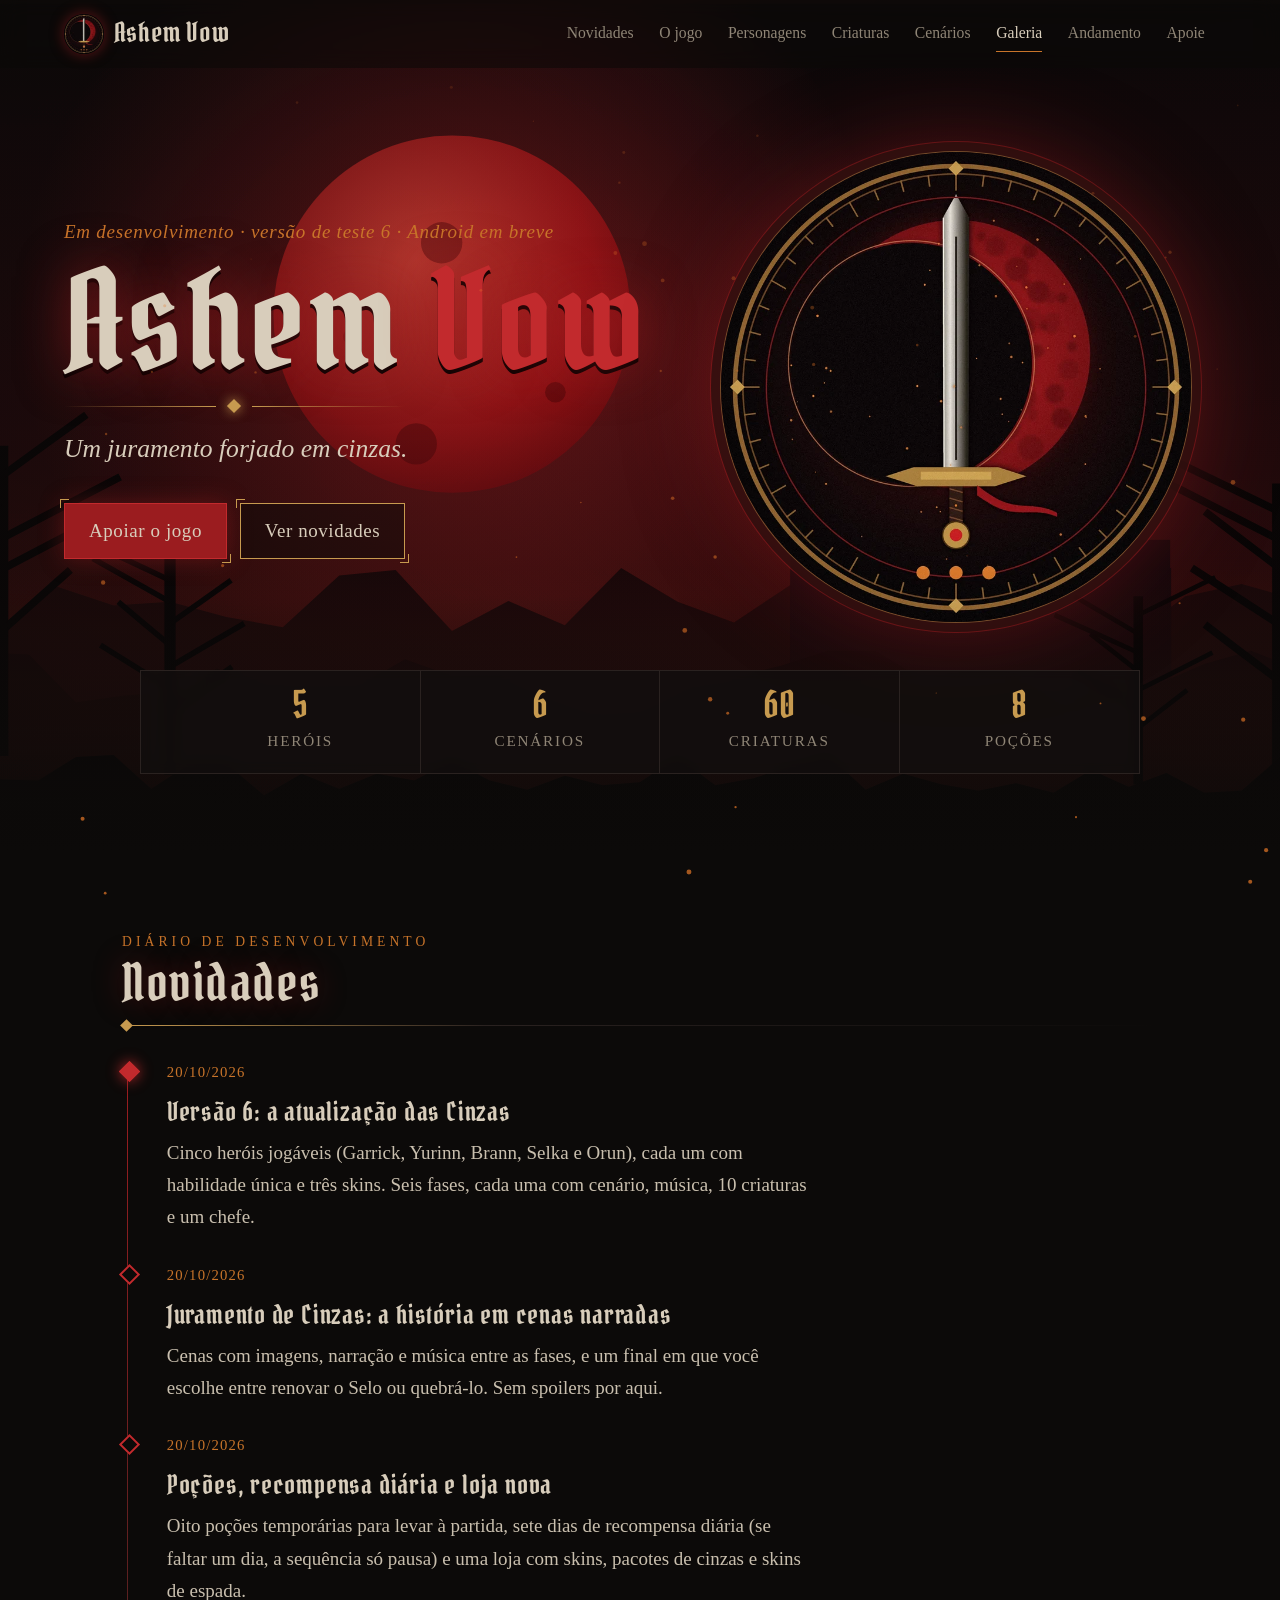
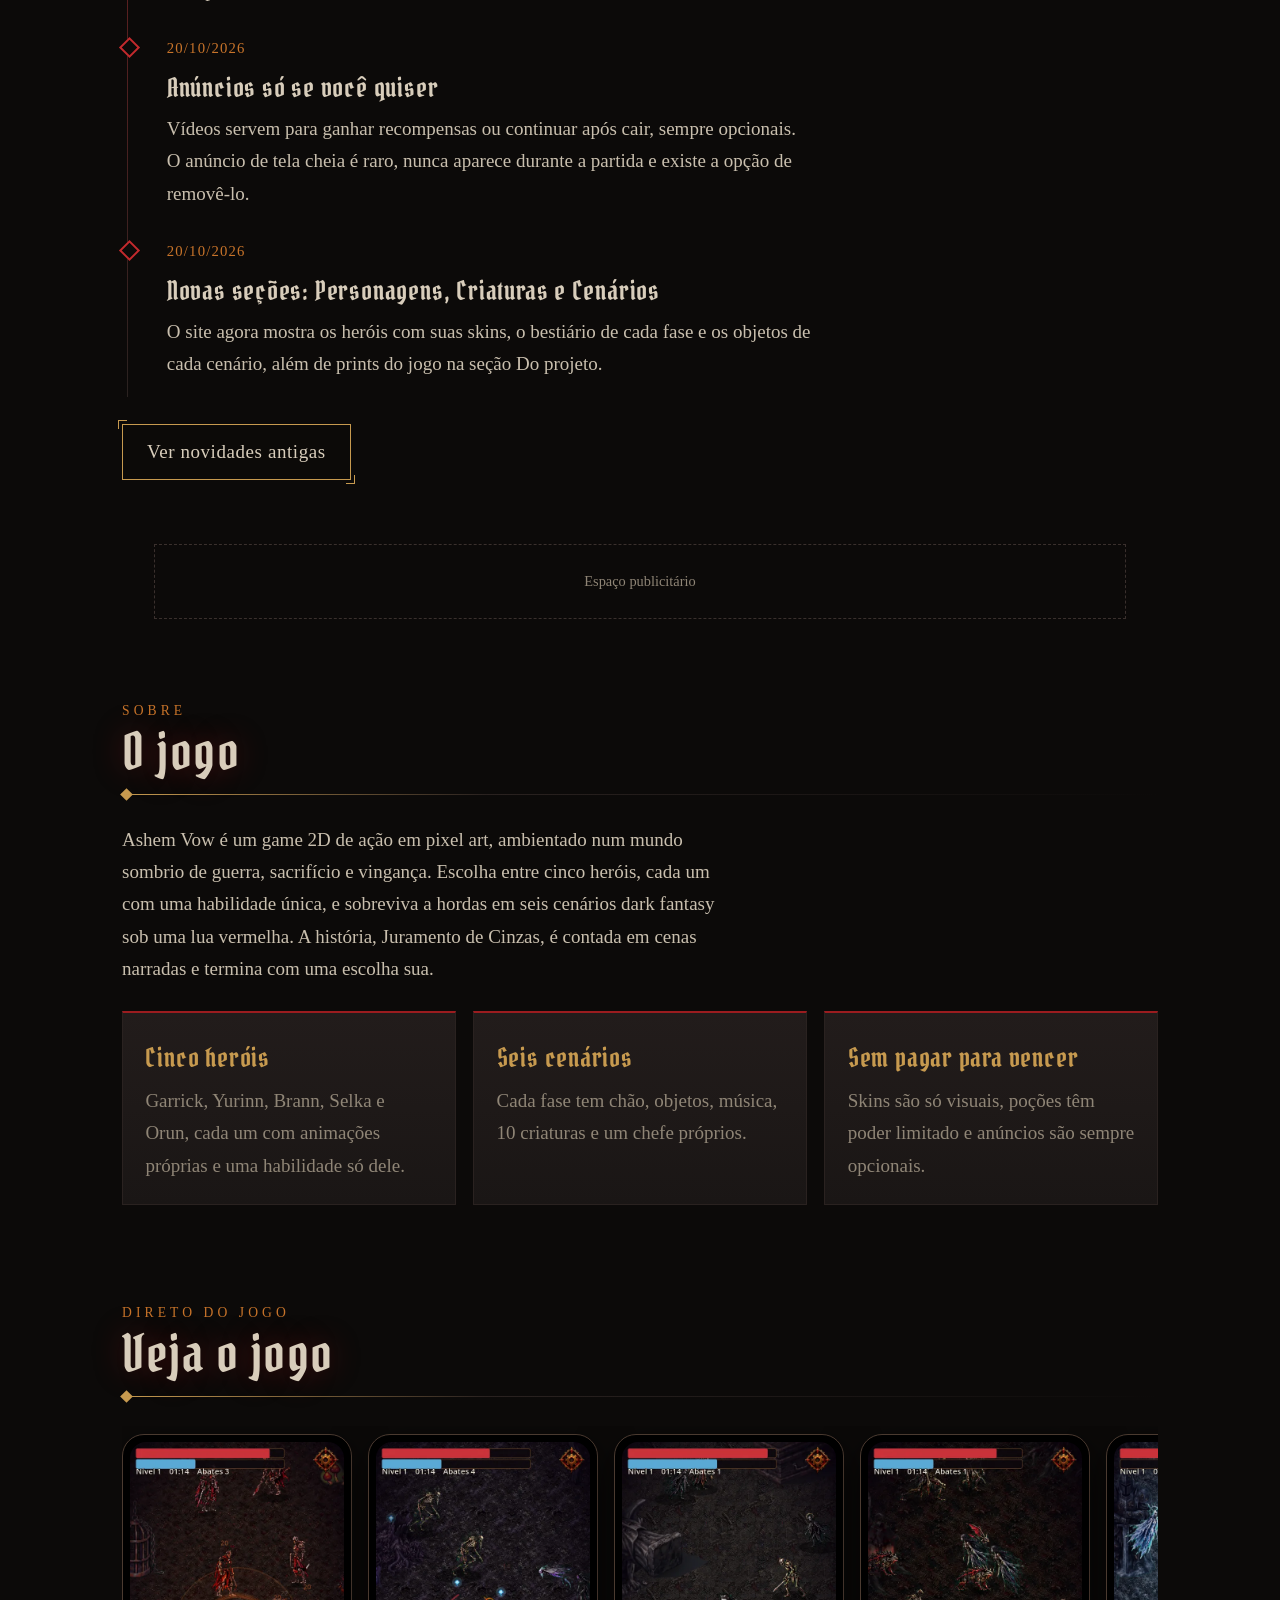
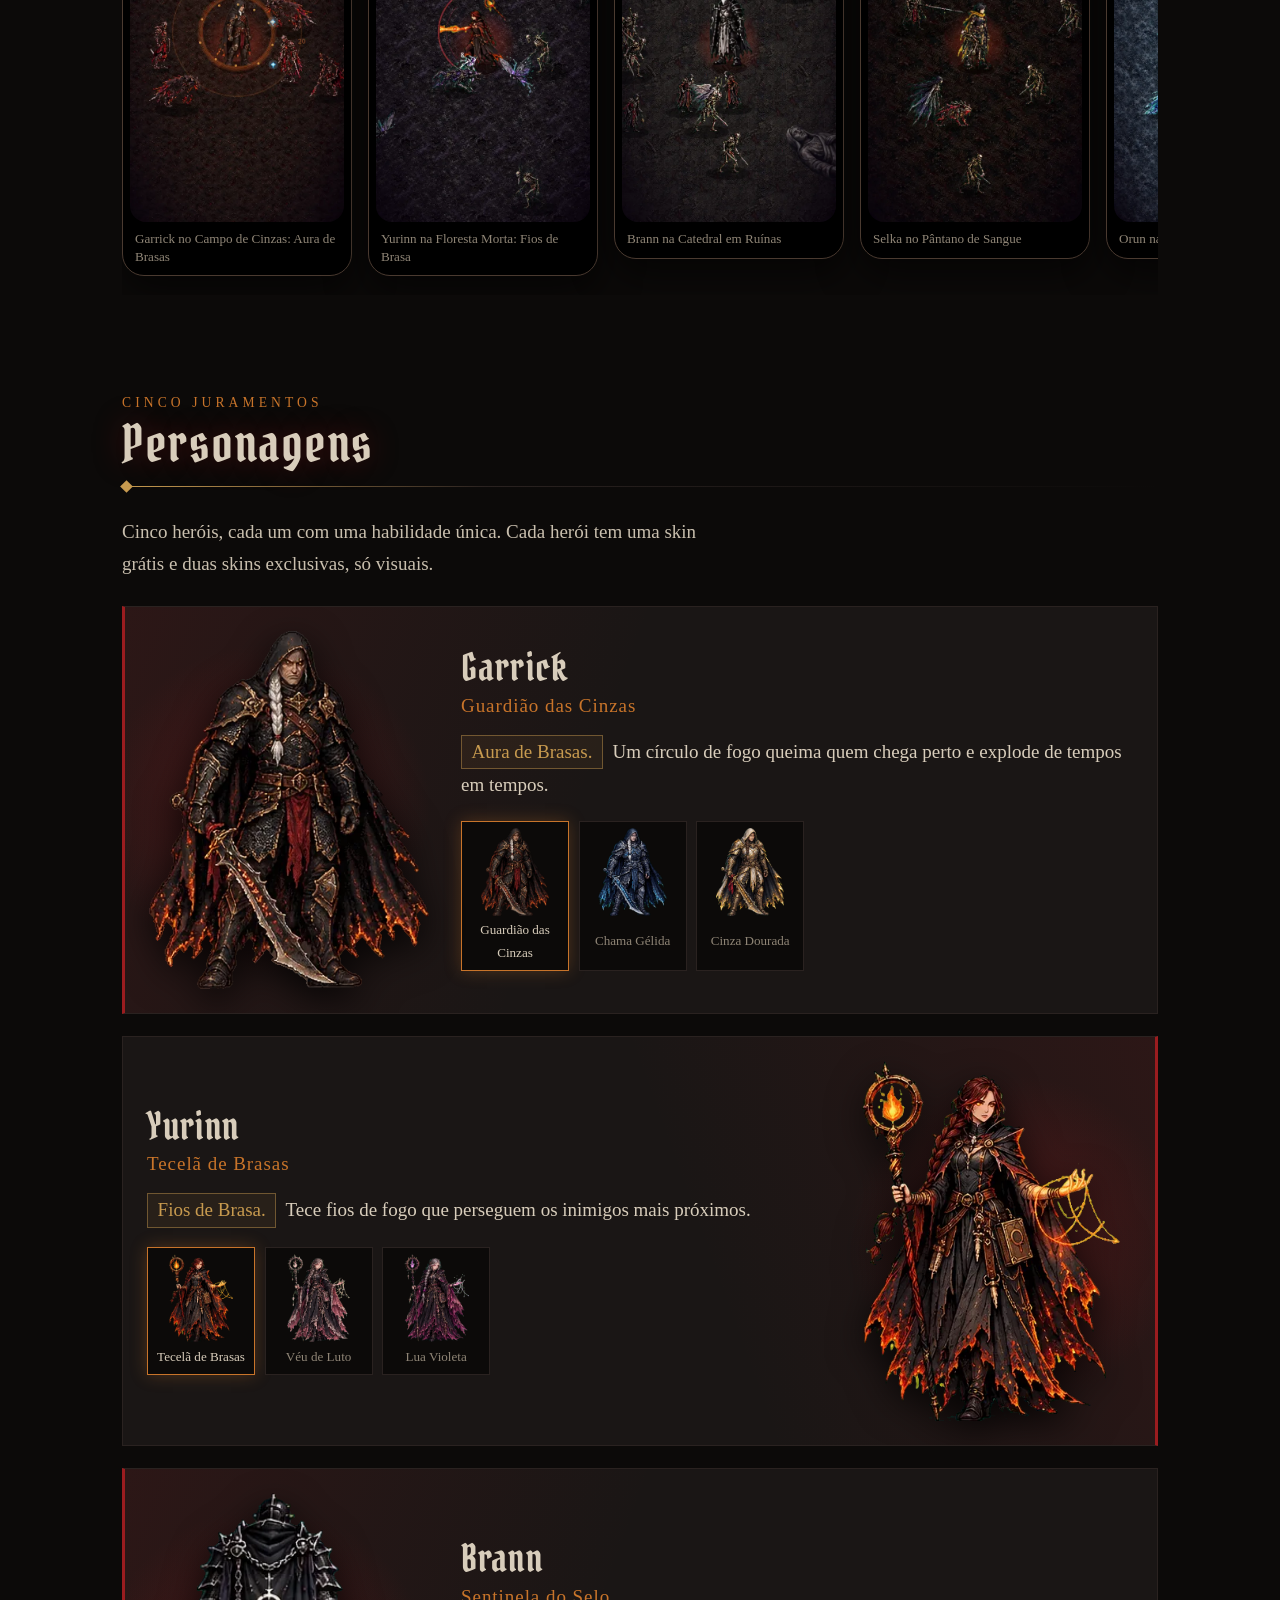
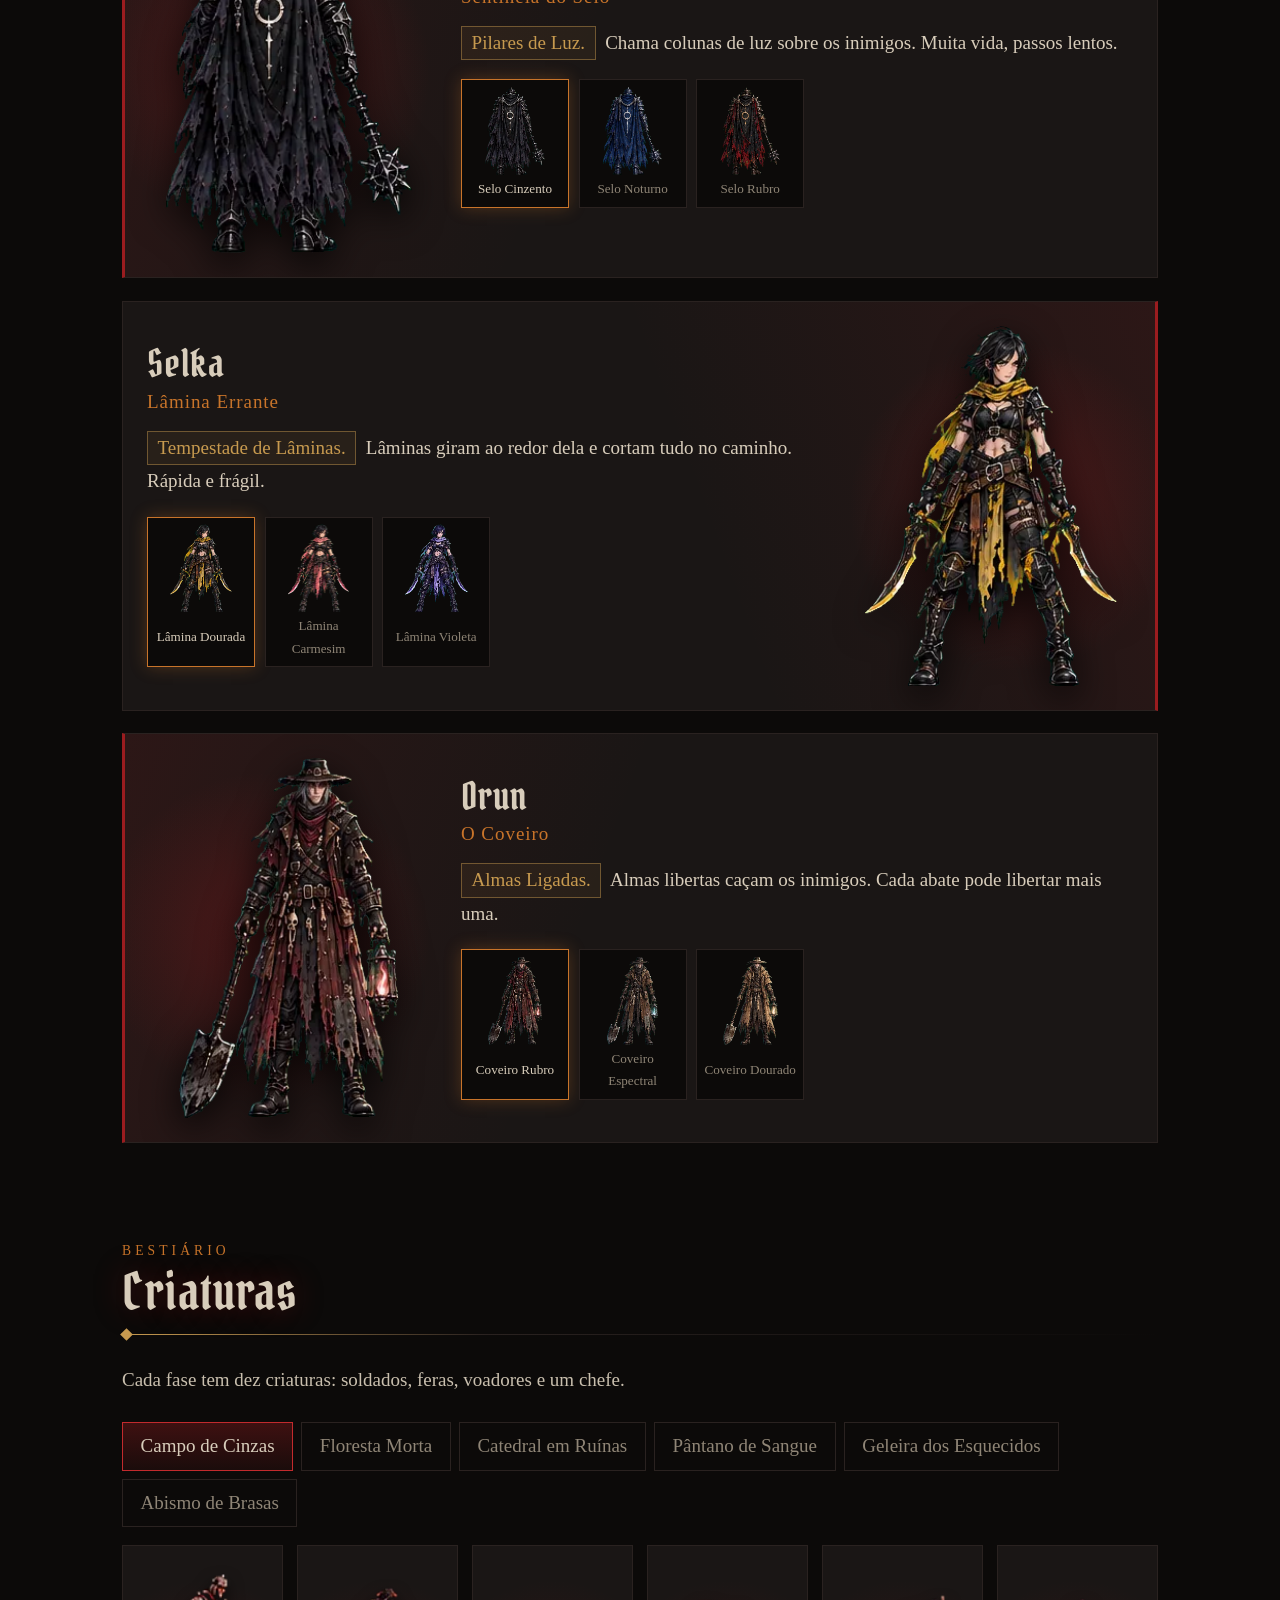
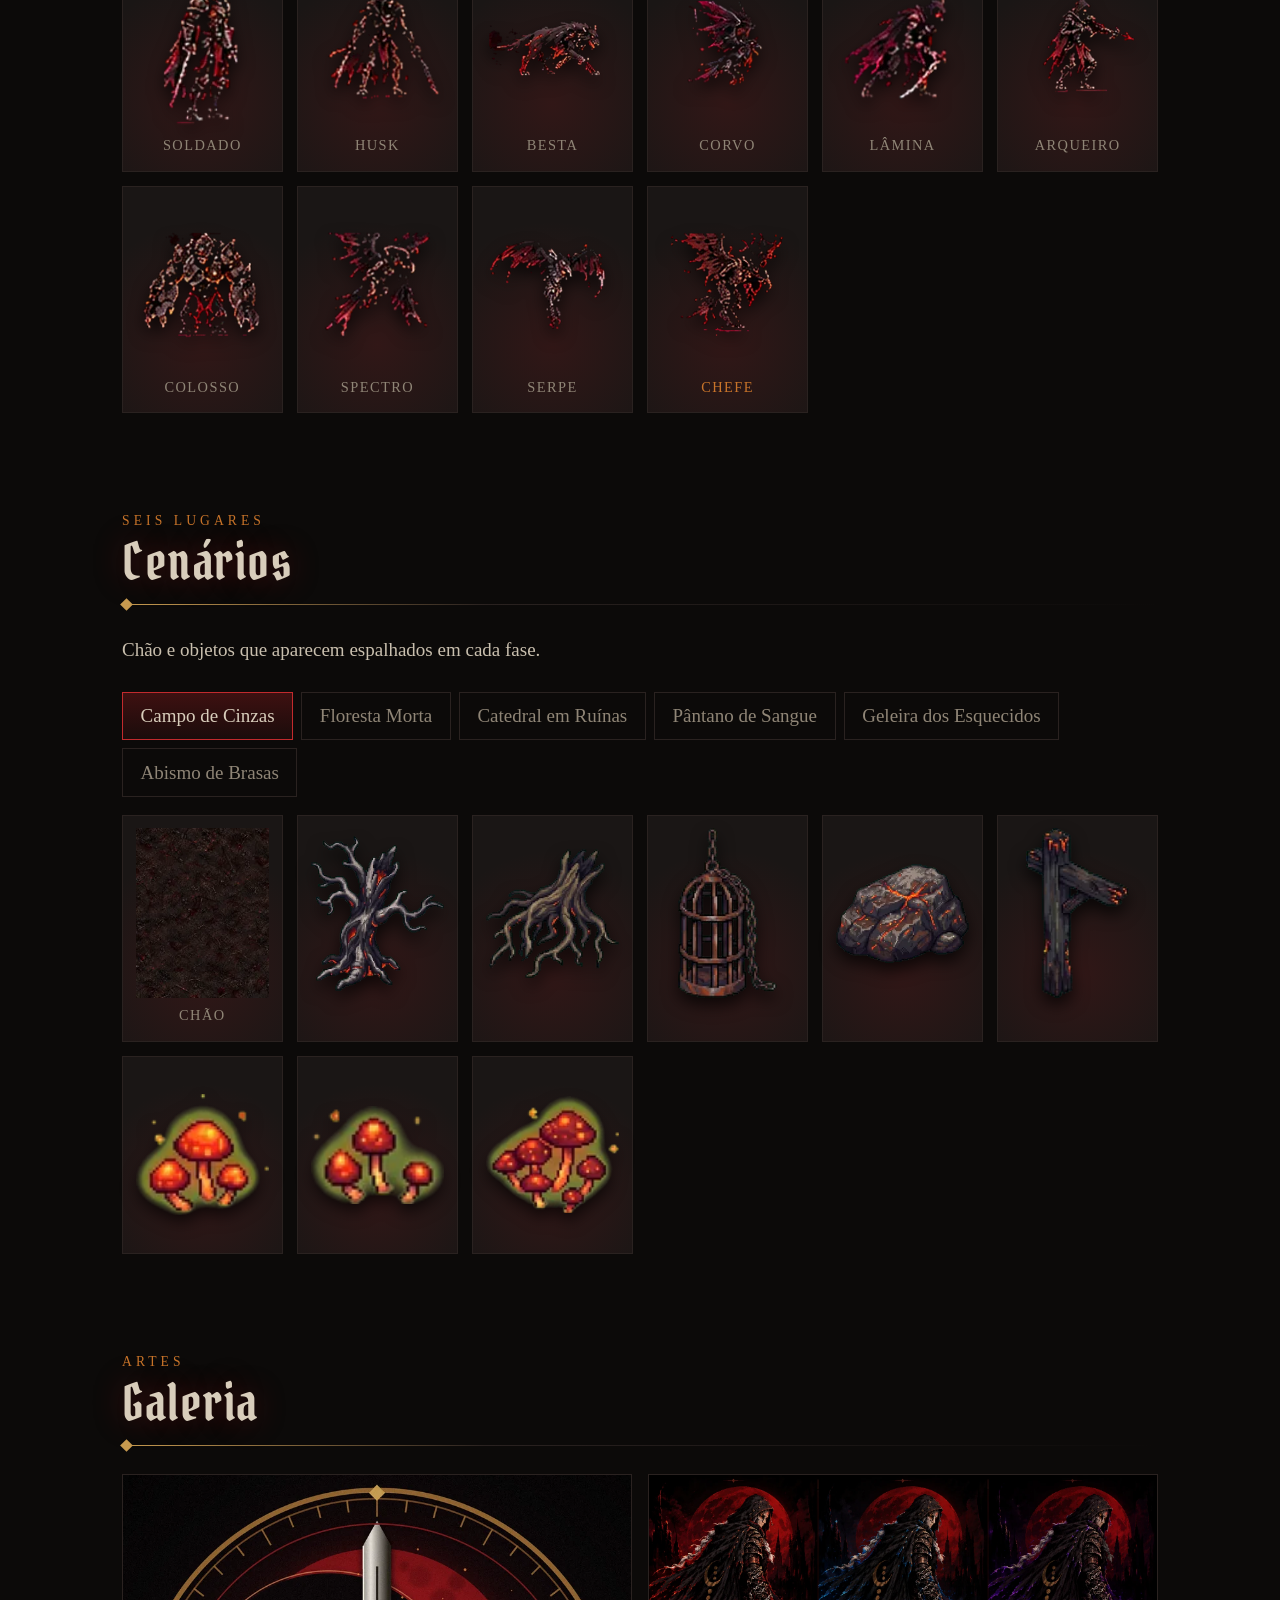
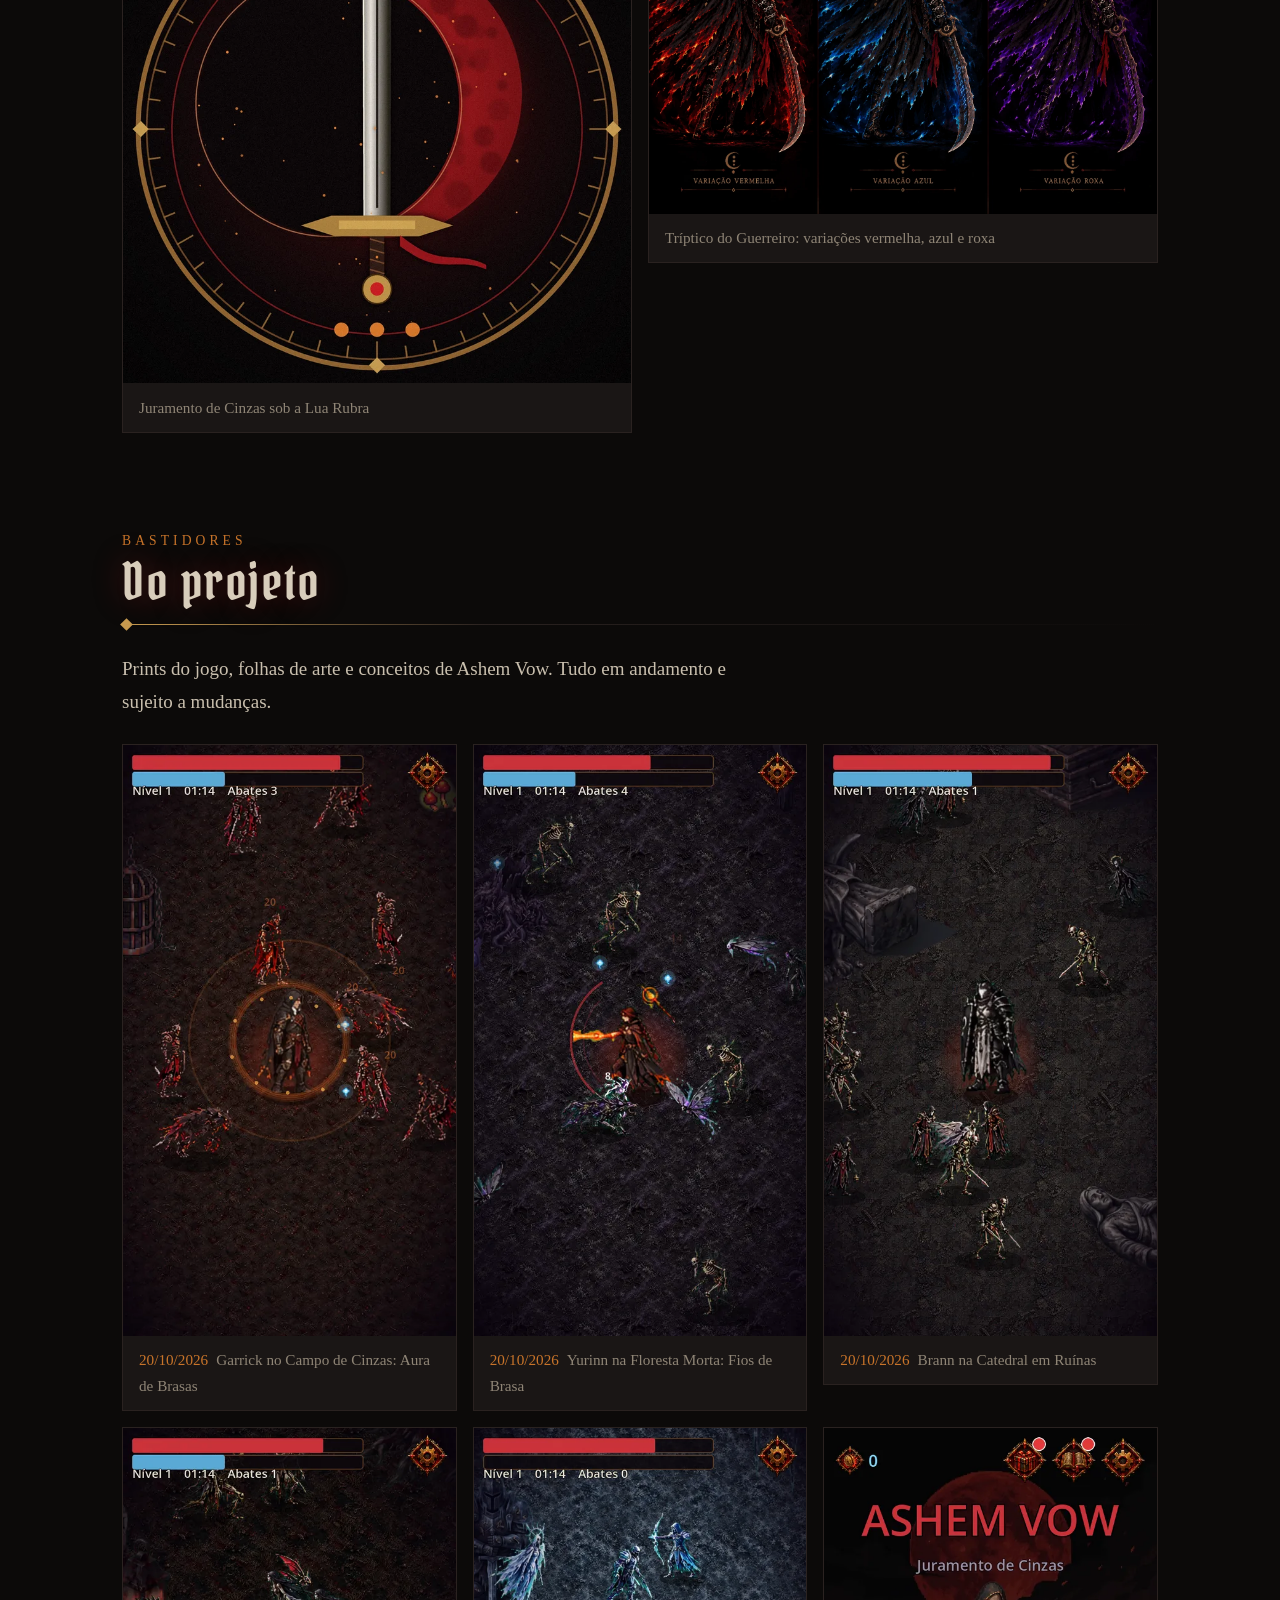
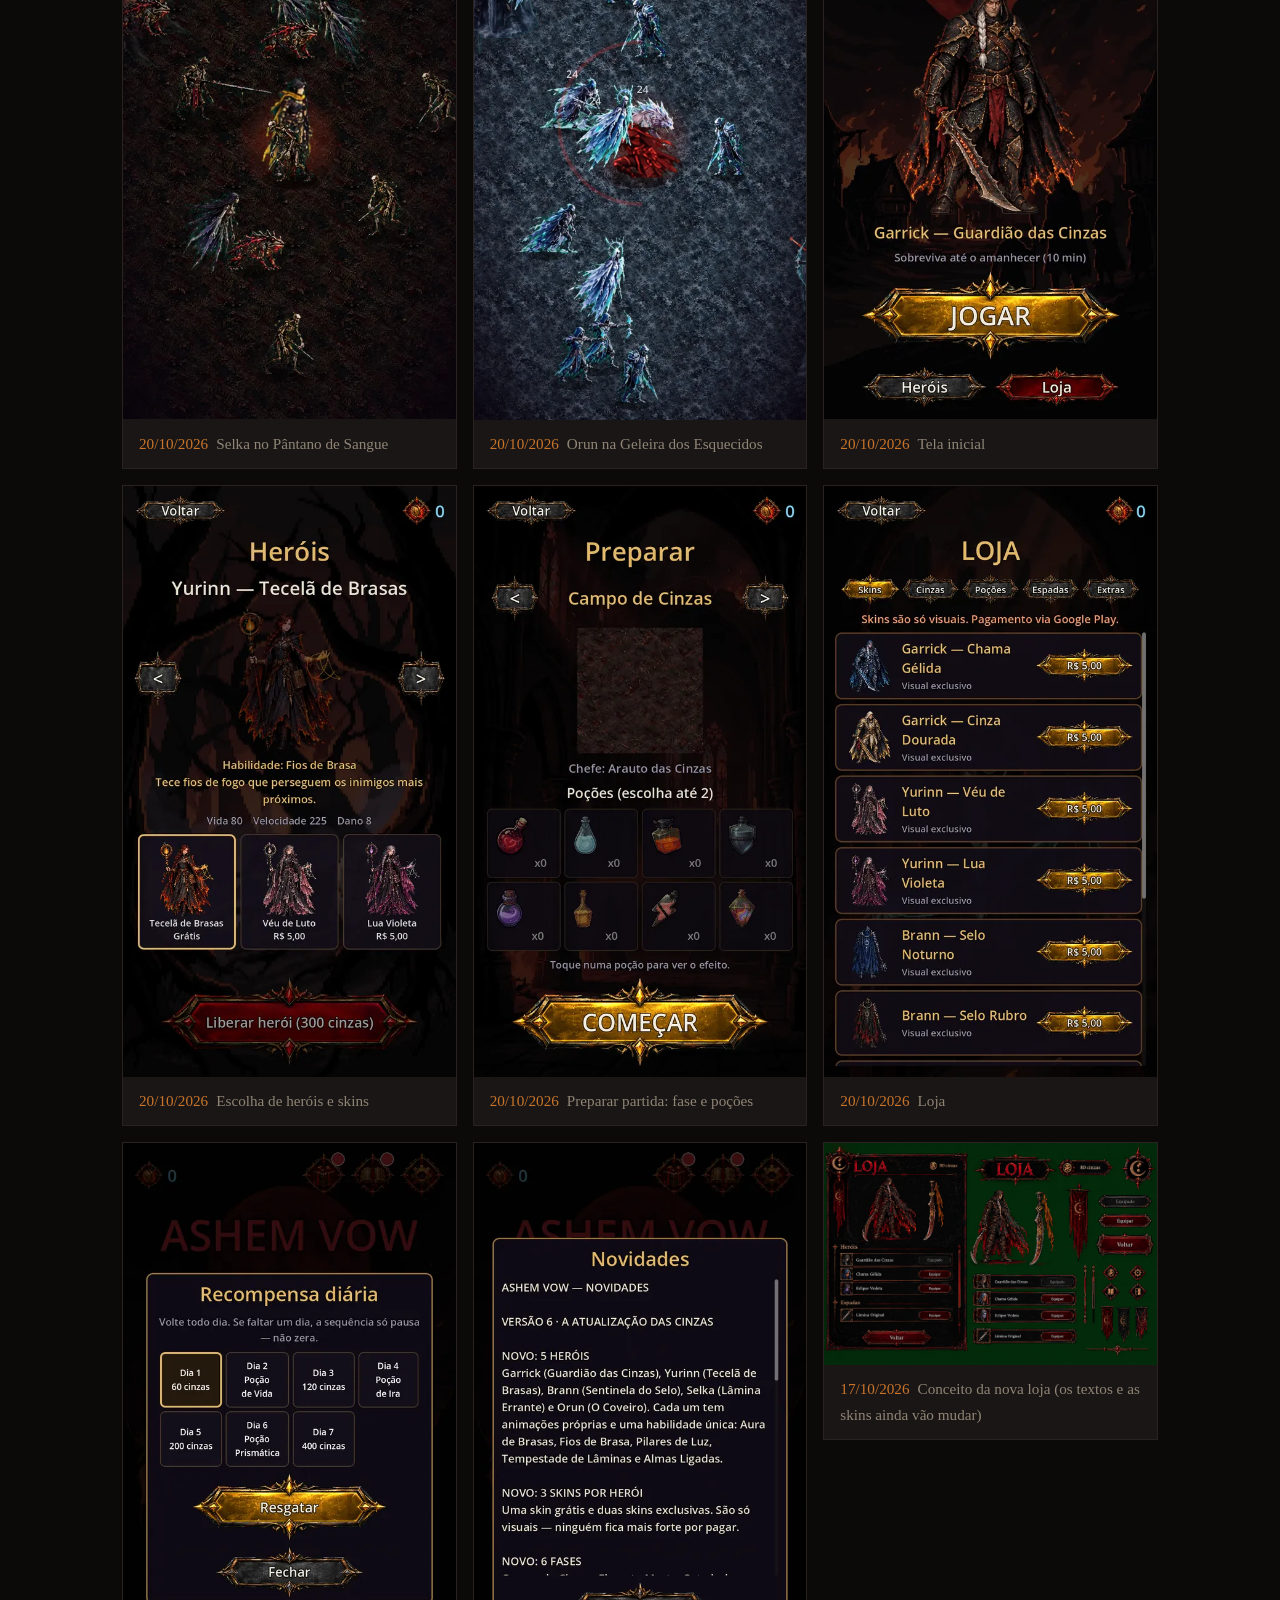
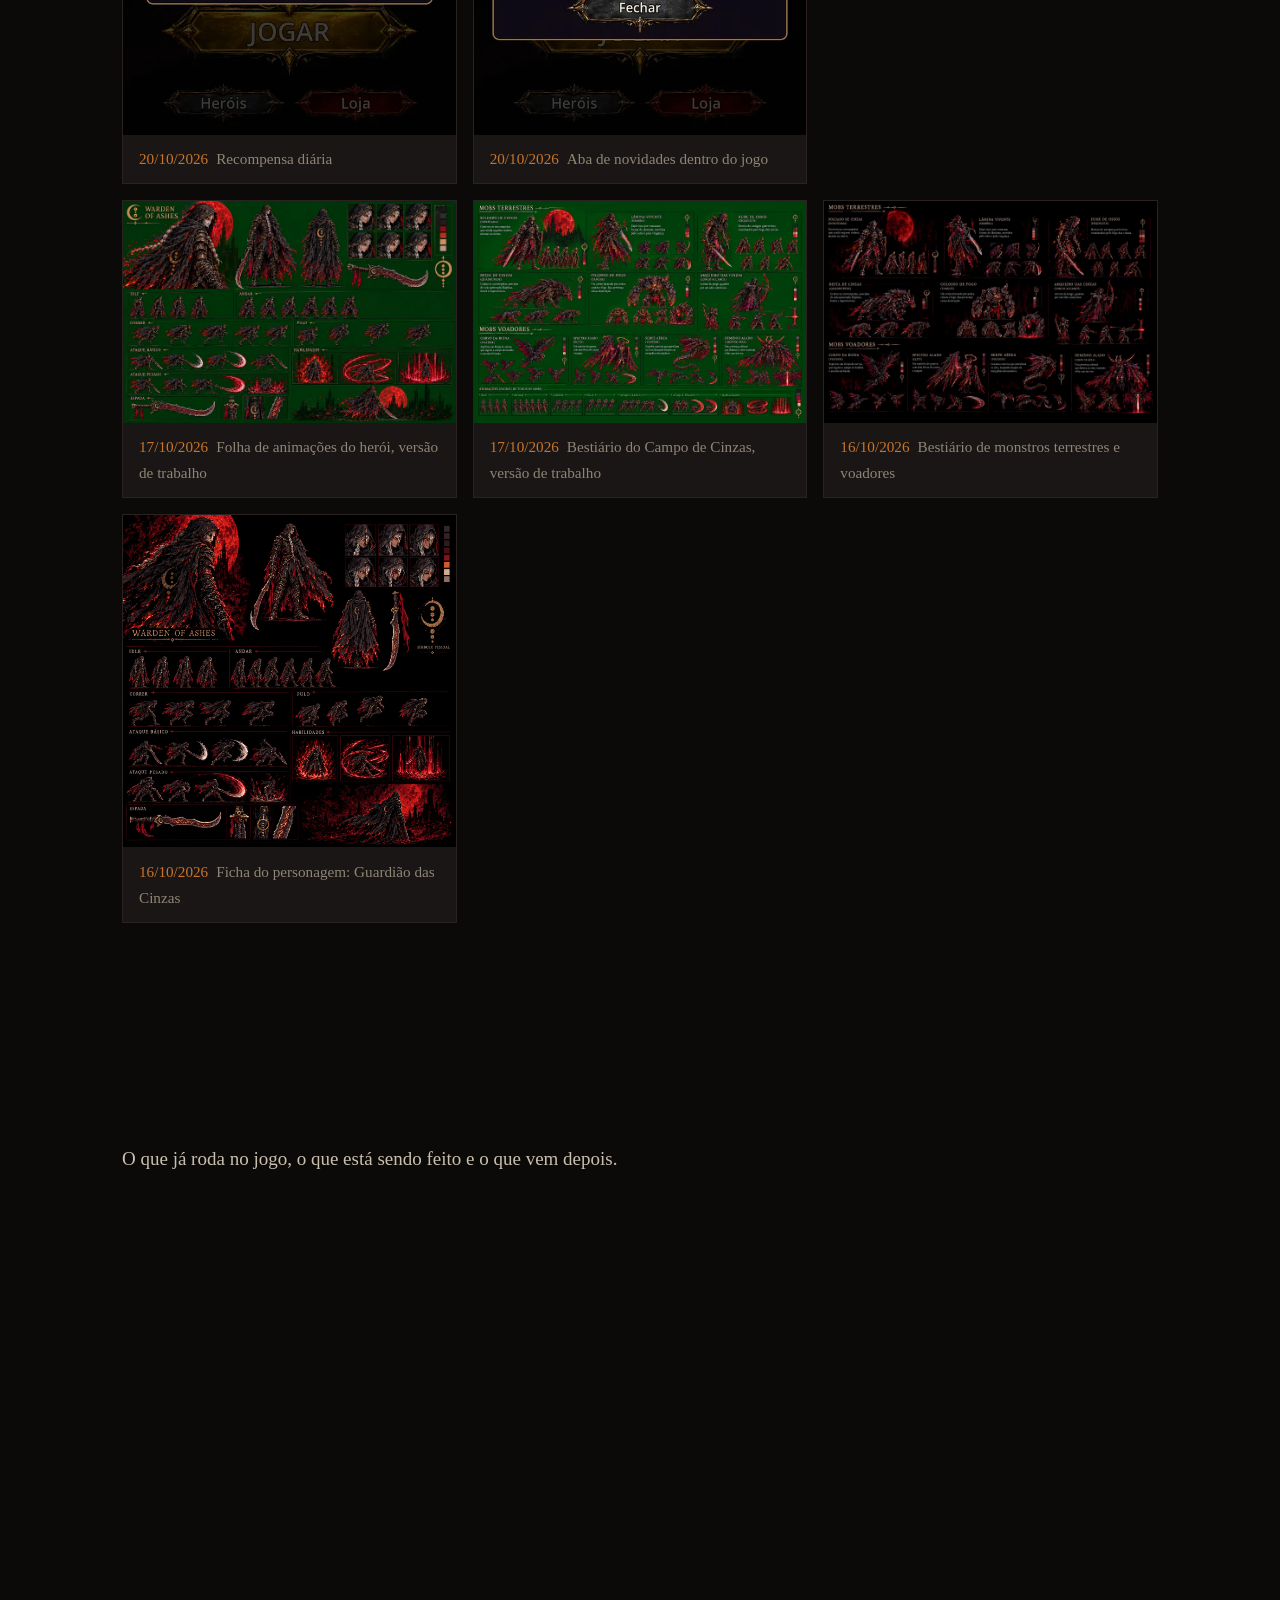
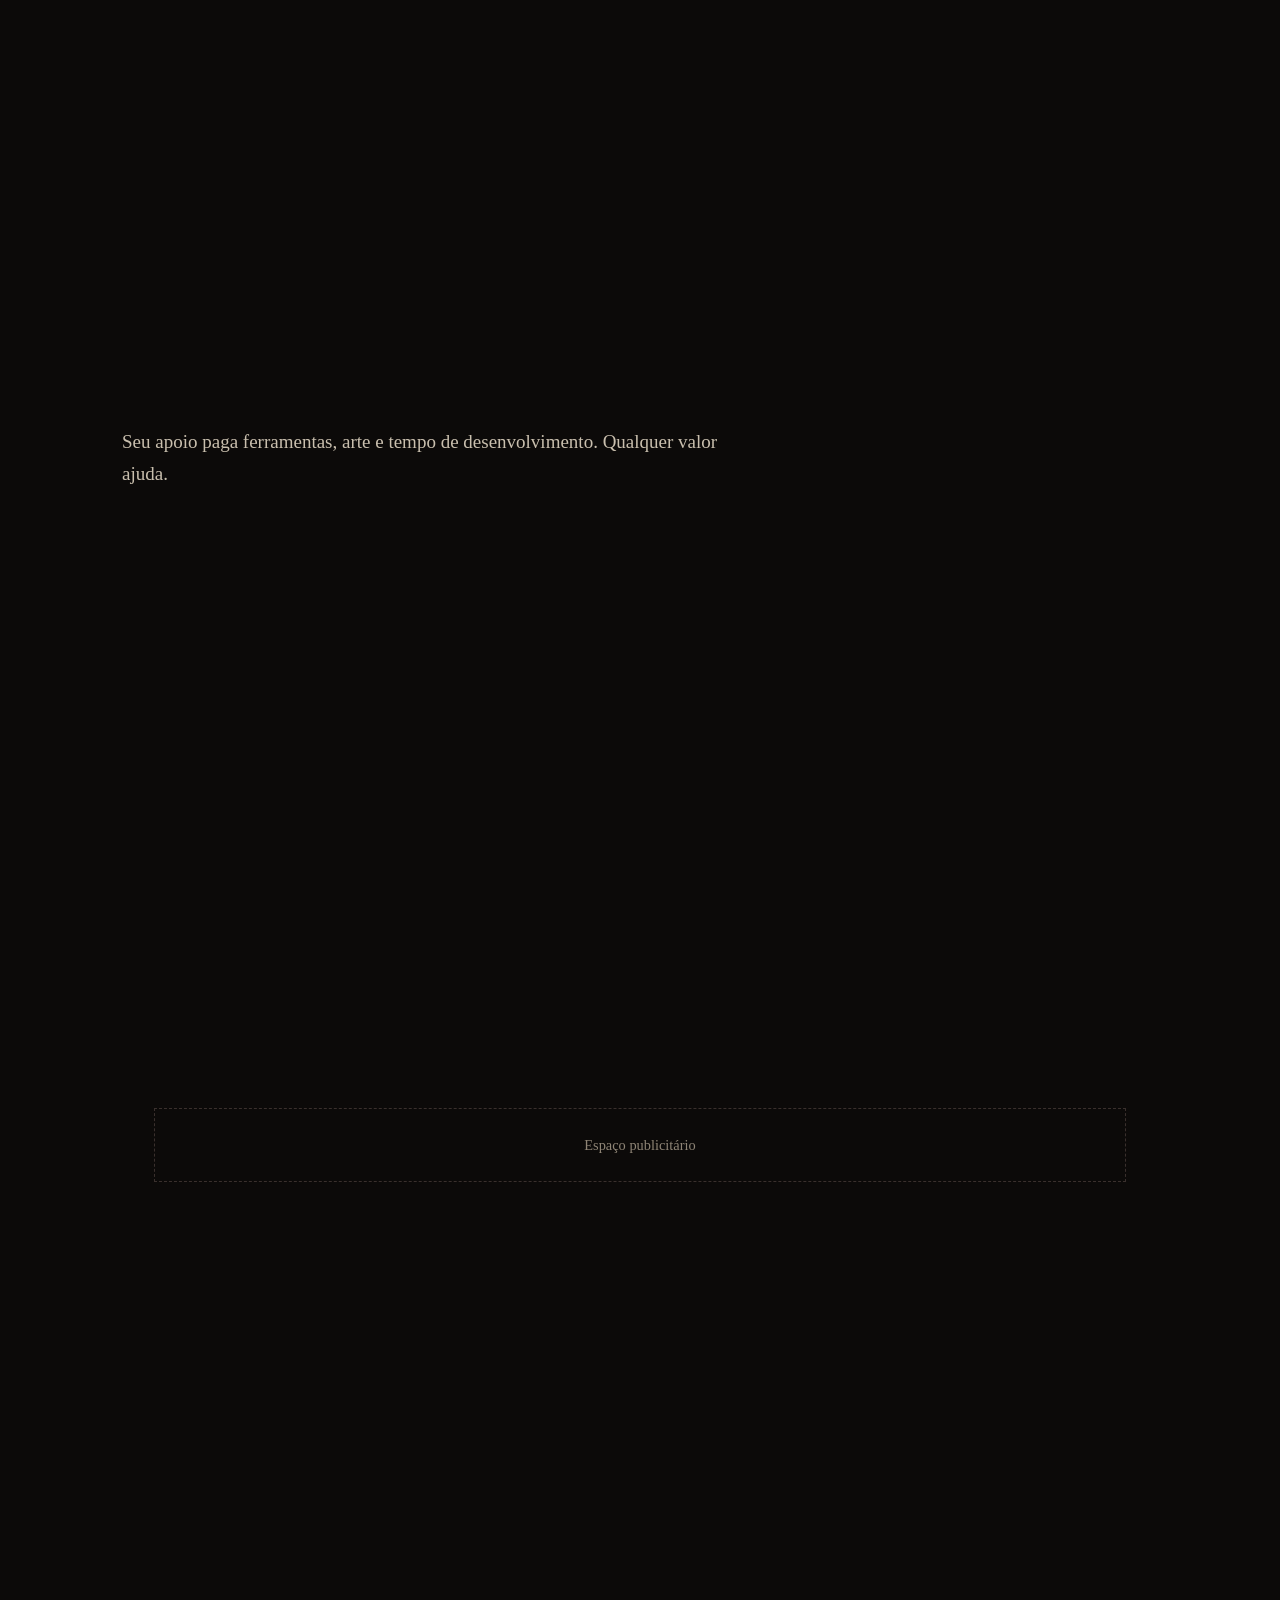
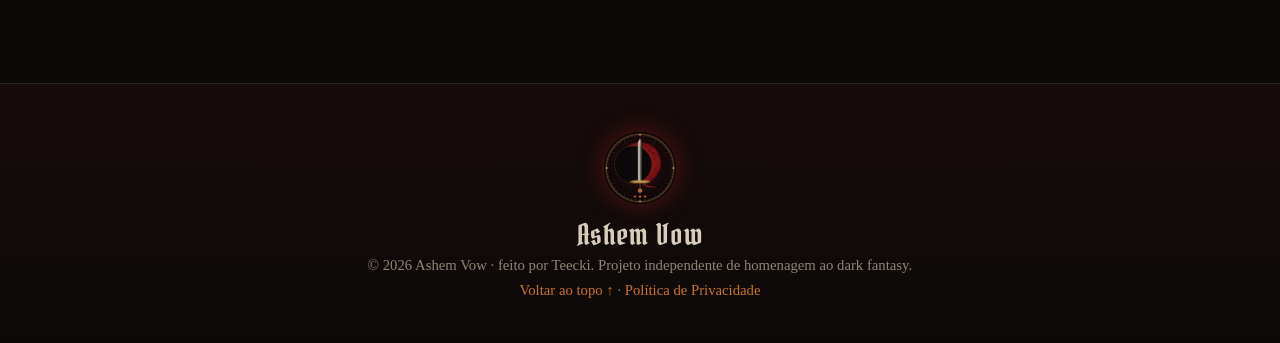
==== commit 5bed9b2a: "Add files via upload" ====
--- a/index.html
+++ b/index.html
@@ -63,7 +63,7 @@
   <img src="assets/emblema.webp" alt="" width="72" height="72">
   <p class="f-title">Ashem Vow</p>
   <p>© <span id="ano"></span> Ashem Vow · feito por <span id="f-nome"></span>. Projeto independente de homenagem ao dark fantasy.</p>
-  <p><a href="#topo">Voltar ao topo ↑</a></p>
+  <p><a href="#topo">Voltar ao topo ↑</a> · <a href="privacidade.html">Política de Privacidade</a></p>
 </footer>
 <script src="content.js"></script><script src="app.js"></script>
 </body></html>
--- a/style.css
+++ b/style.css
@@ -75,9 +75,10 @@
 .recursos h3{color:var(--gold);margin-bottom:.3rem}.recursos p{color:var(--mut)}
 
 /* prints */
-.prints{display:flex;gap:1rem;overflow-x:auto;scroll-snap-type:x mandatory;padding:.5rem .2rem 1.2rem;scrollbar-color:var(--blood) var(--iron)}
+.prints{display:flex;align-items:flex-start;gap:1rem;overflow-x:auto;scroll-snap-type:x mandatory;padding:.5rem .2rem 1.2rem;scrollbar-color:var(--blood) var(--iron)}
 .prints figure{flex:0 0 230px;scroll-snap-align:start;background:#000;border:1px solid #4a3a30;border-radius:22px;padding:7px;cursor:zoom-in;box-shadow:0 14px 40px rgba(0,0,0,.6);transition:.3s}
 .prints figure:hover{transform:translateY(-6px);box-shadow:0 18px 50px rgba(0,0,0,.7),0 0 36px rgba(155,28,31,.3)}
+.prints figure.land{flex-basis:430px}
 .prints img{width:100%;display:block;border-radius:16px}
 .prints figcaption{font-size:.82rem;color:var(--mut);padding:.5rem .3rem .2rem;line-height:1.3}
 
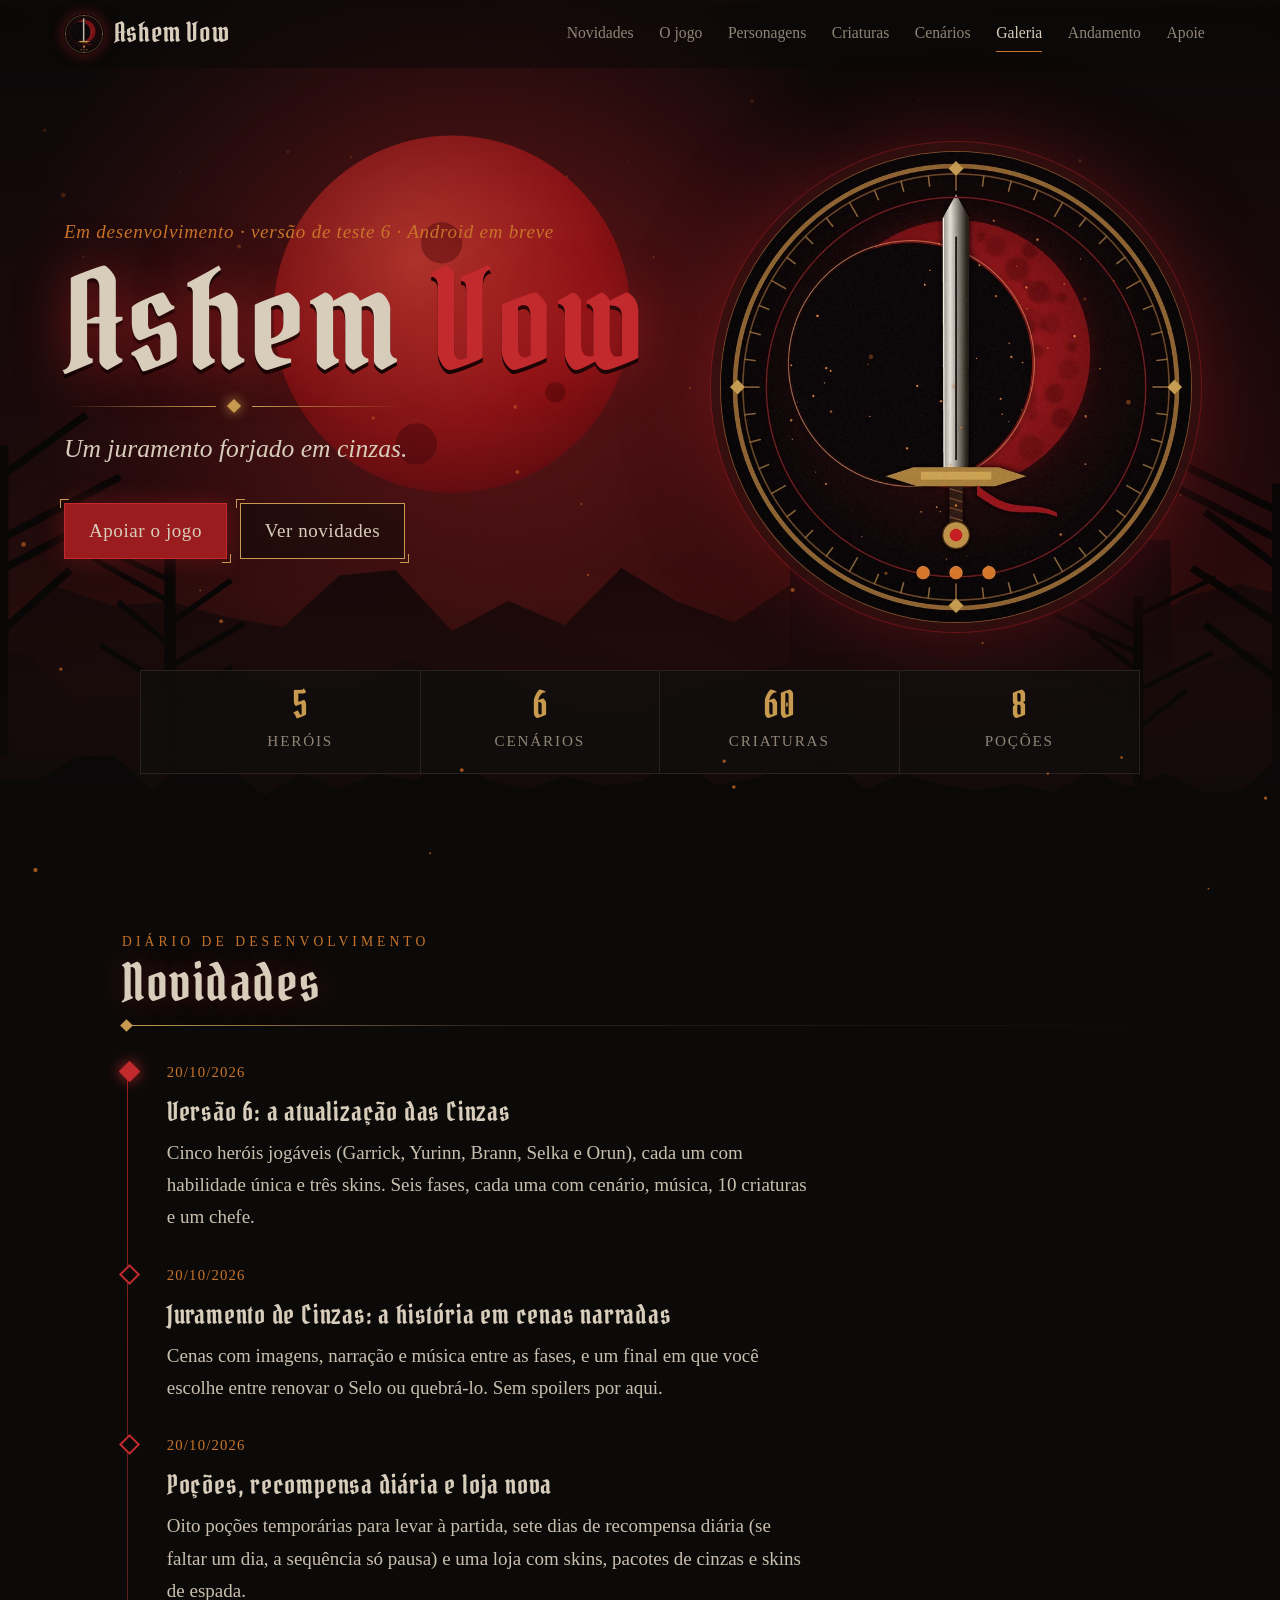
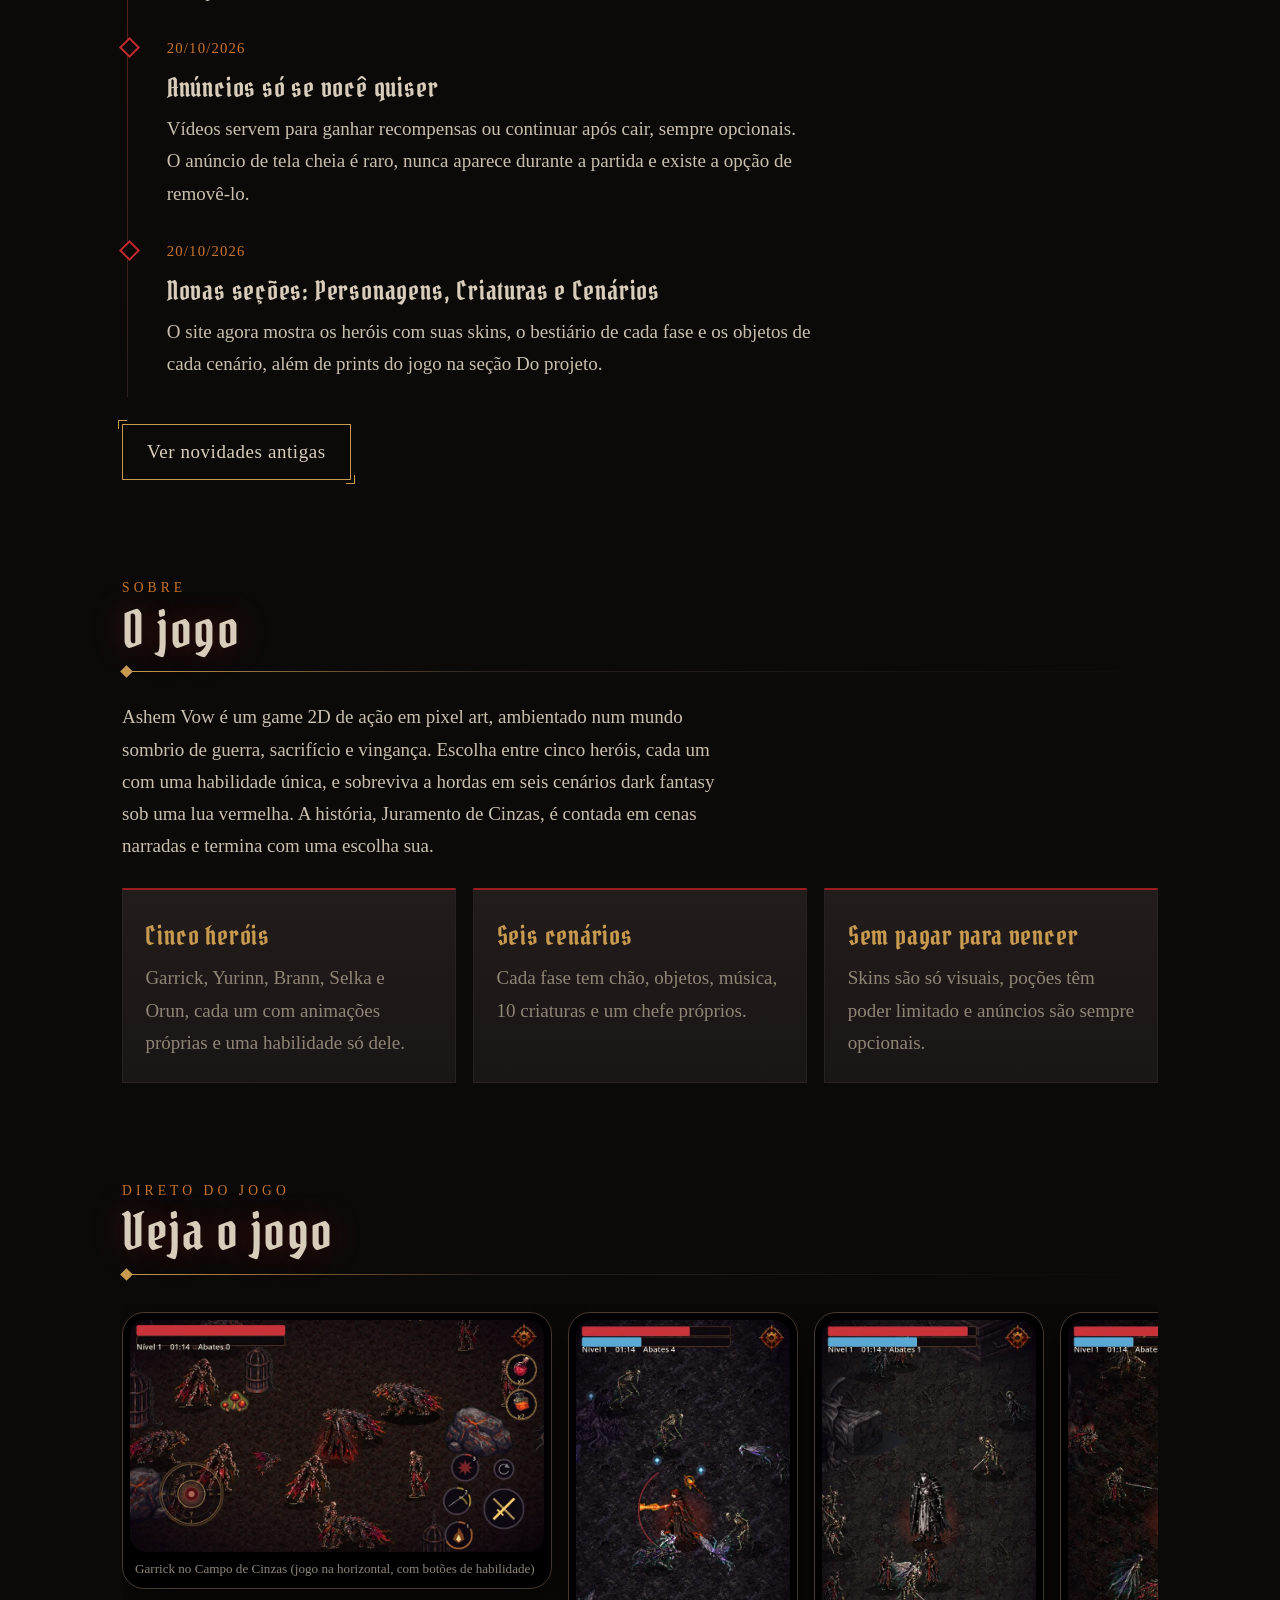
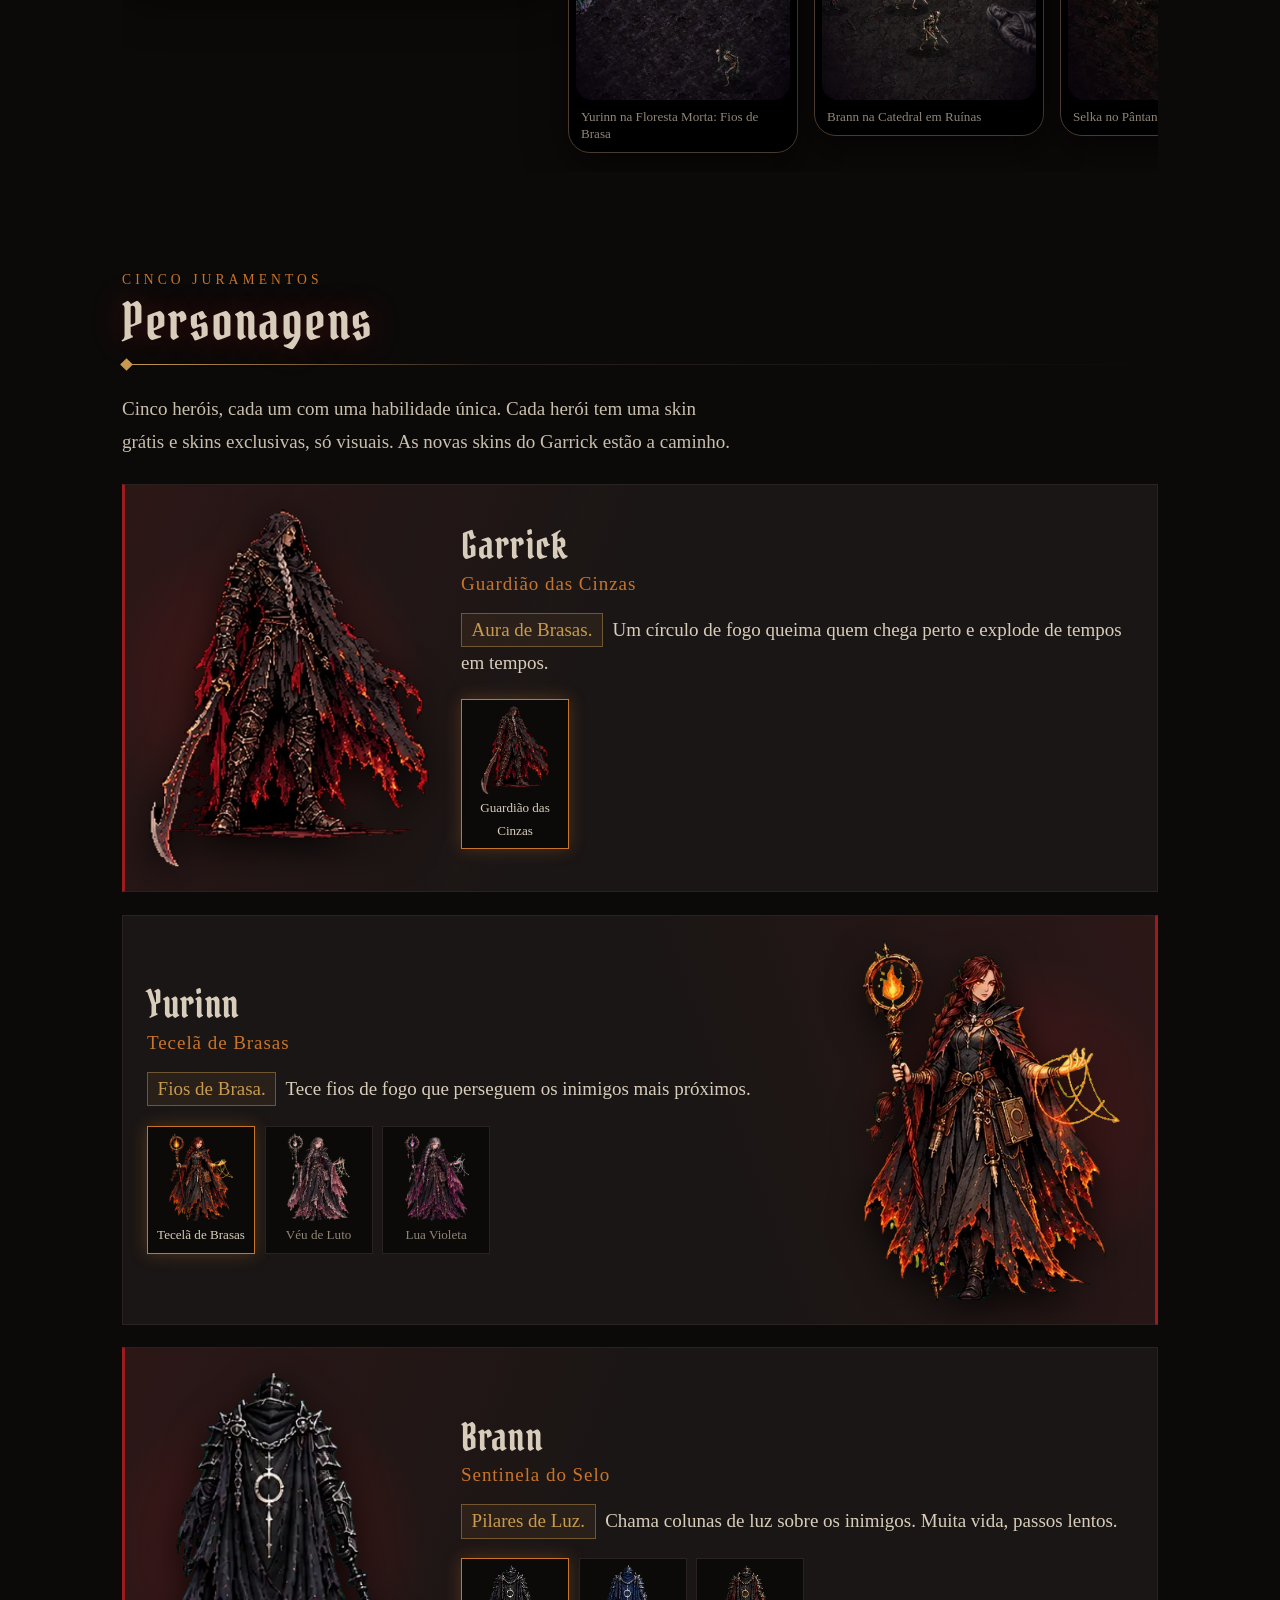
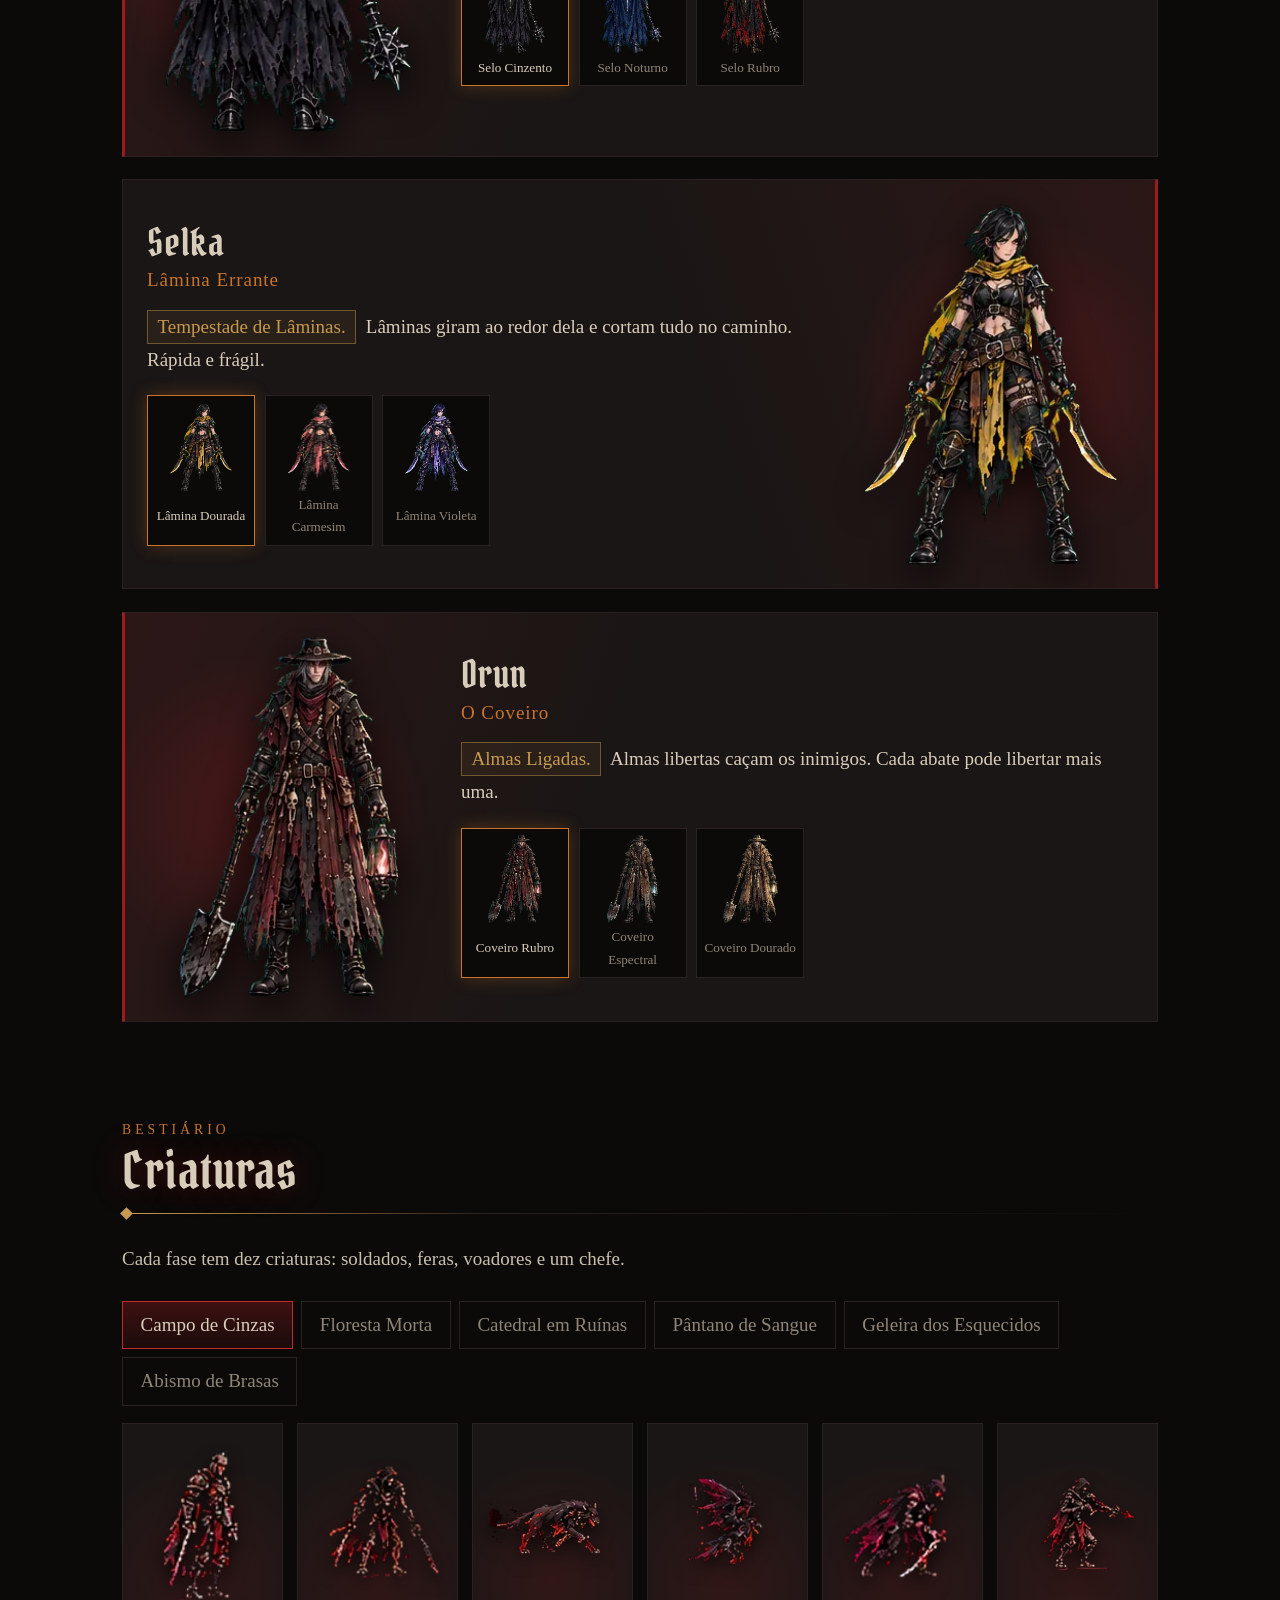
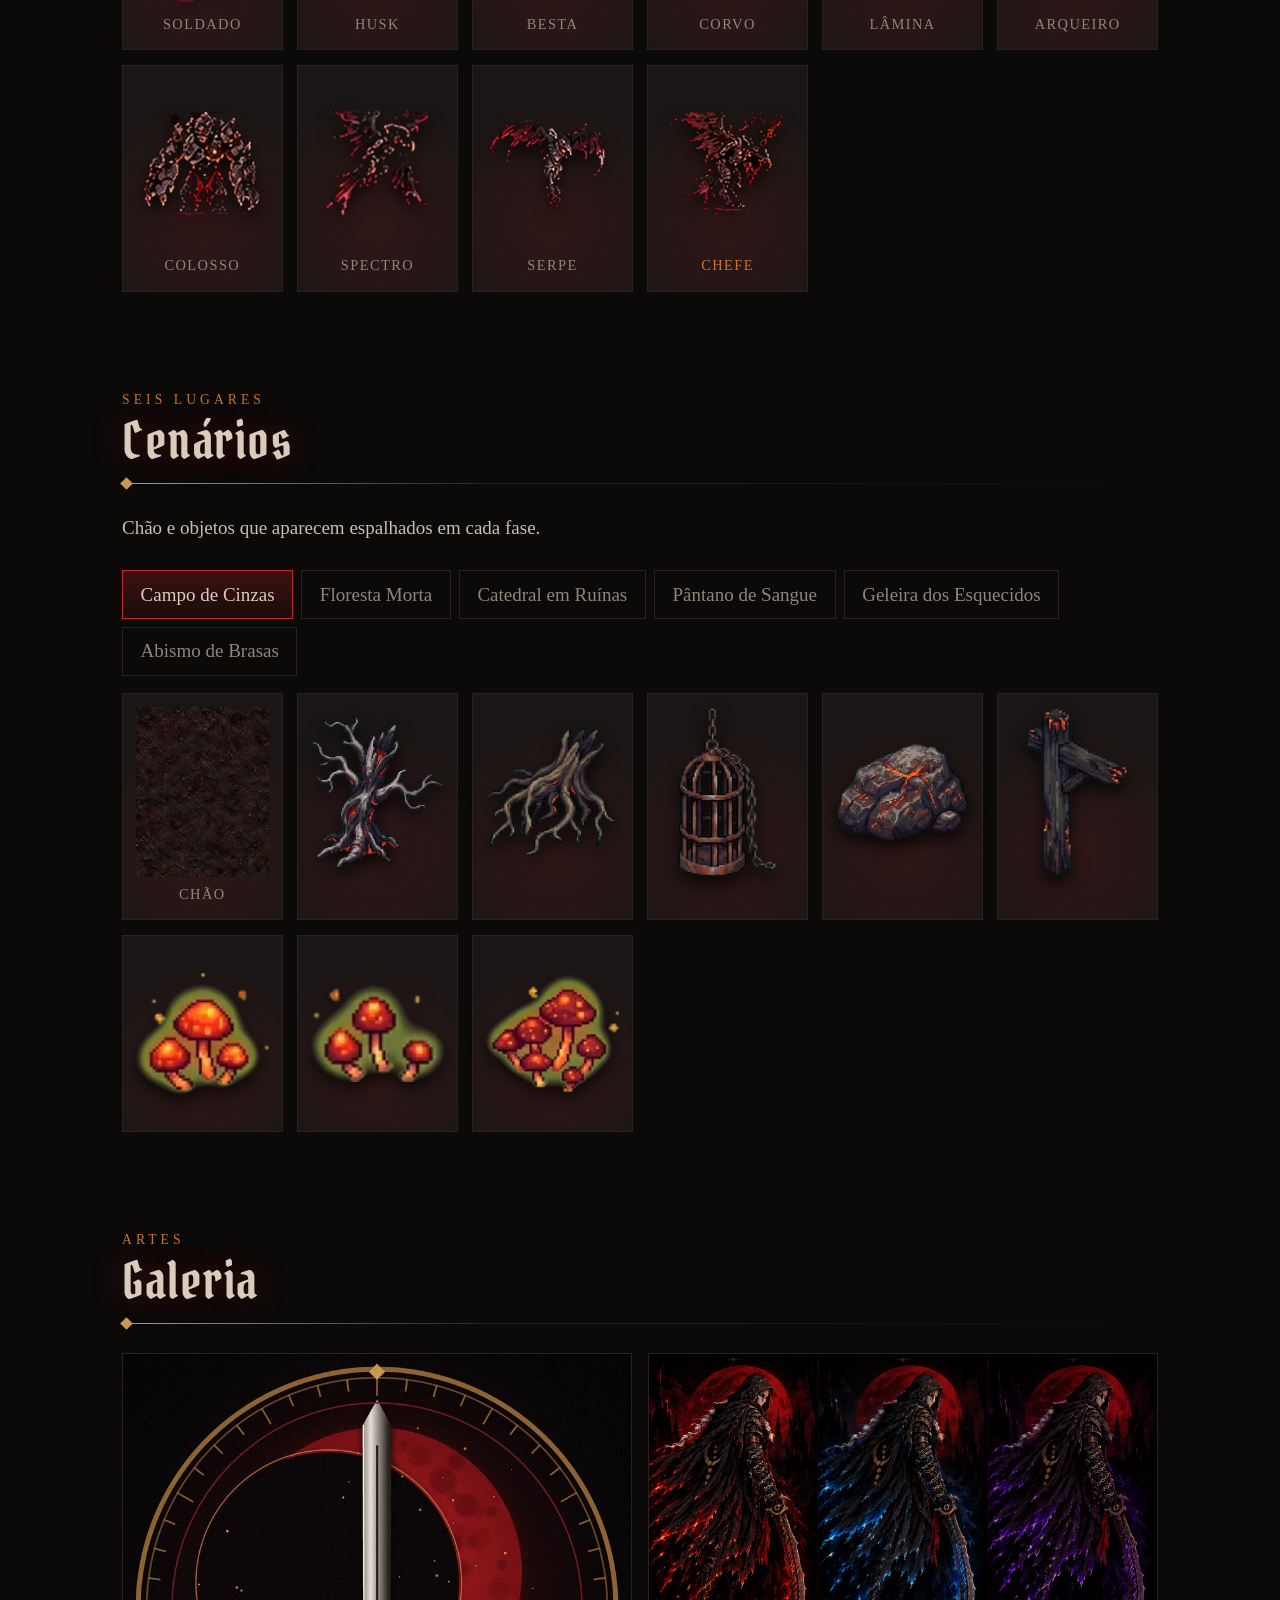
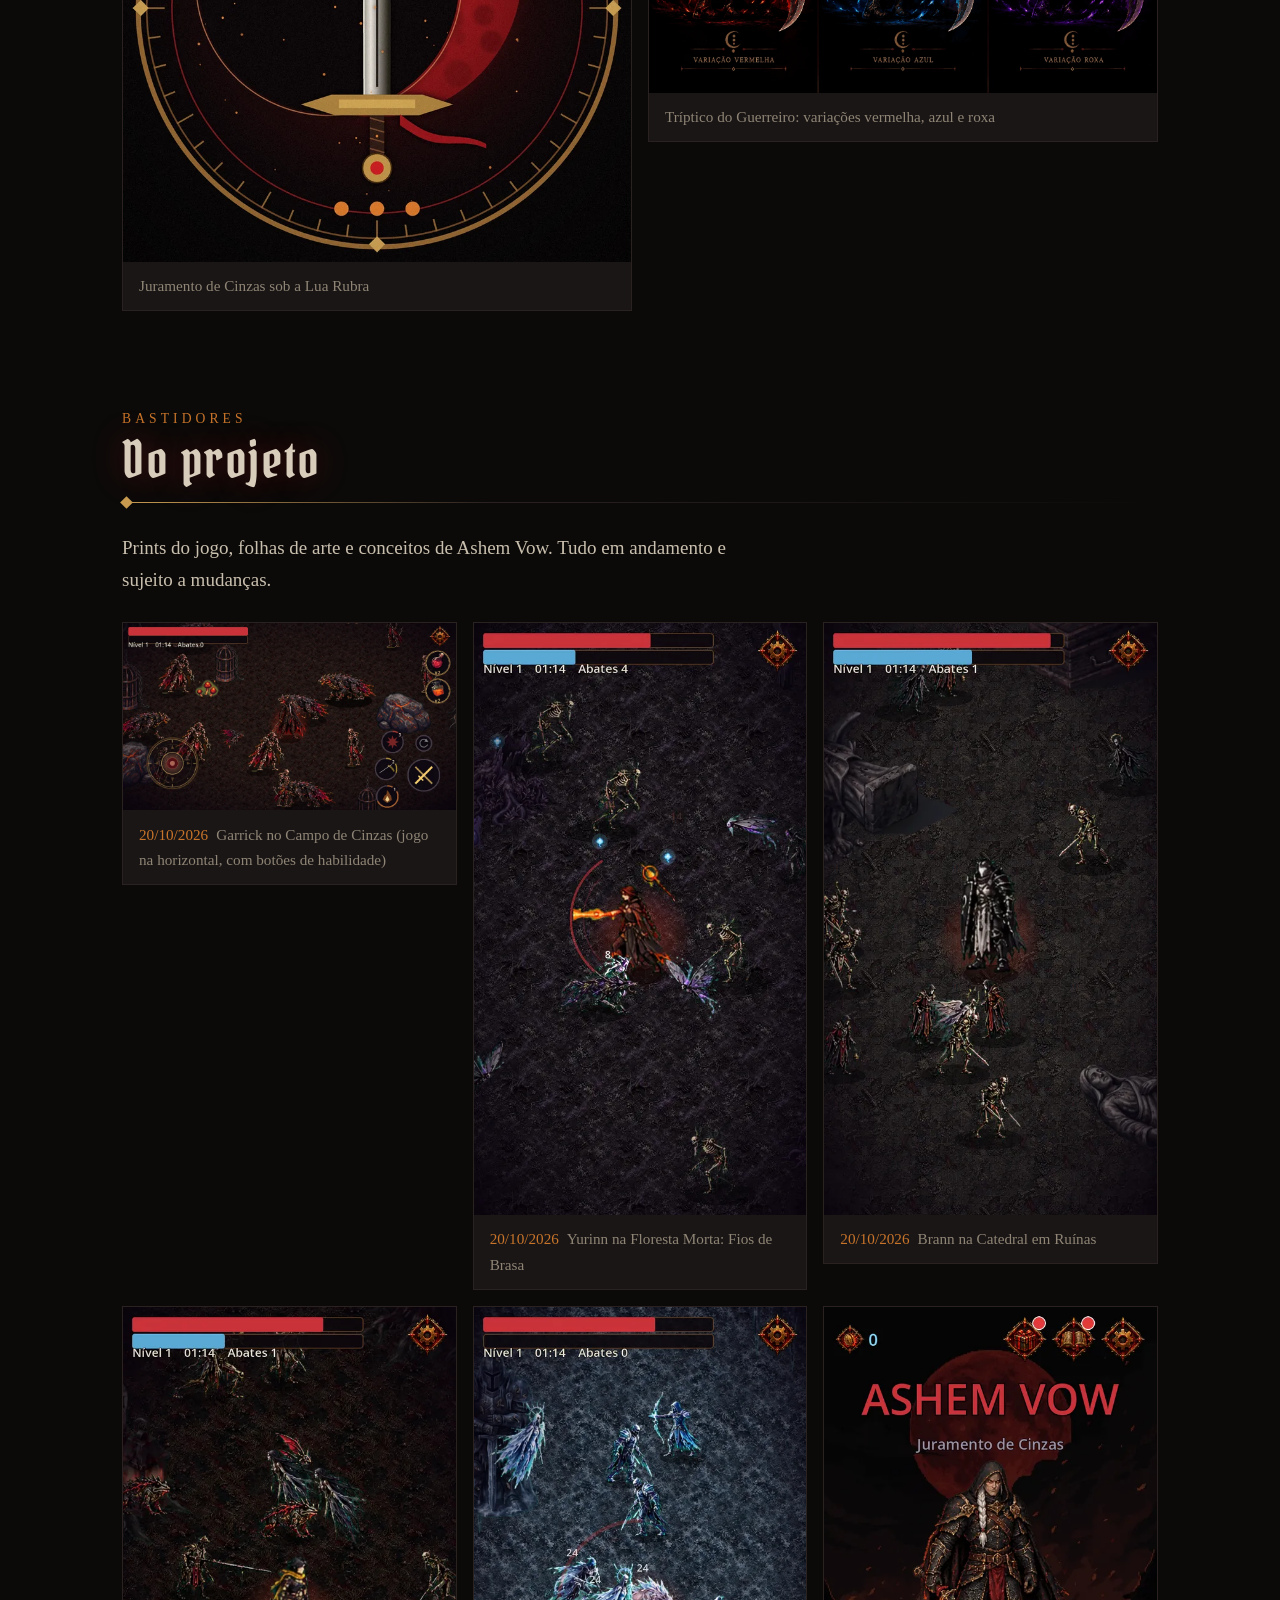
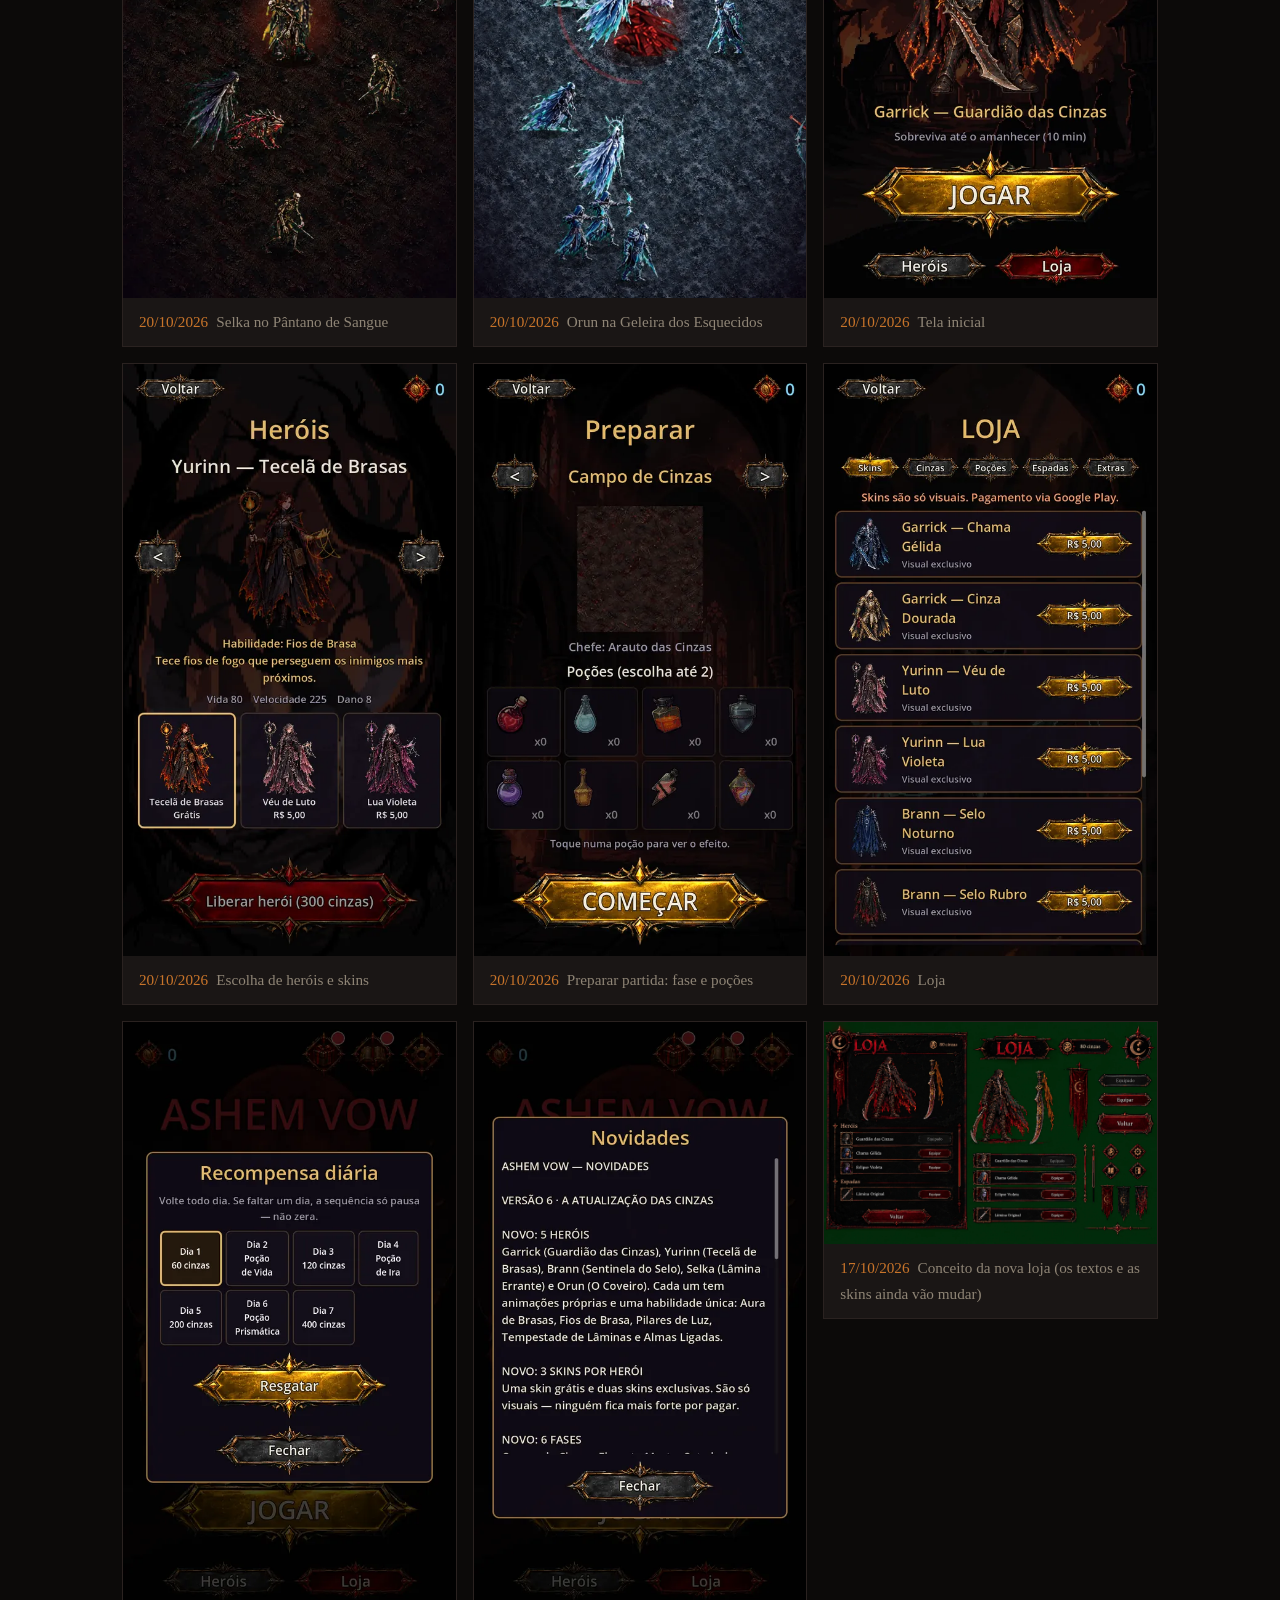
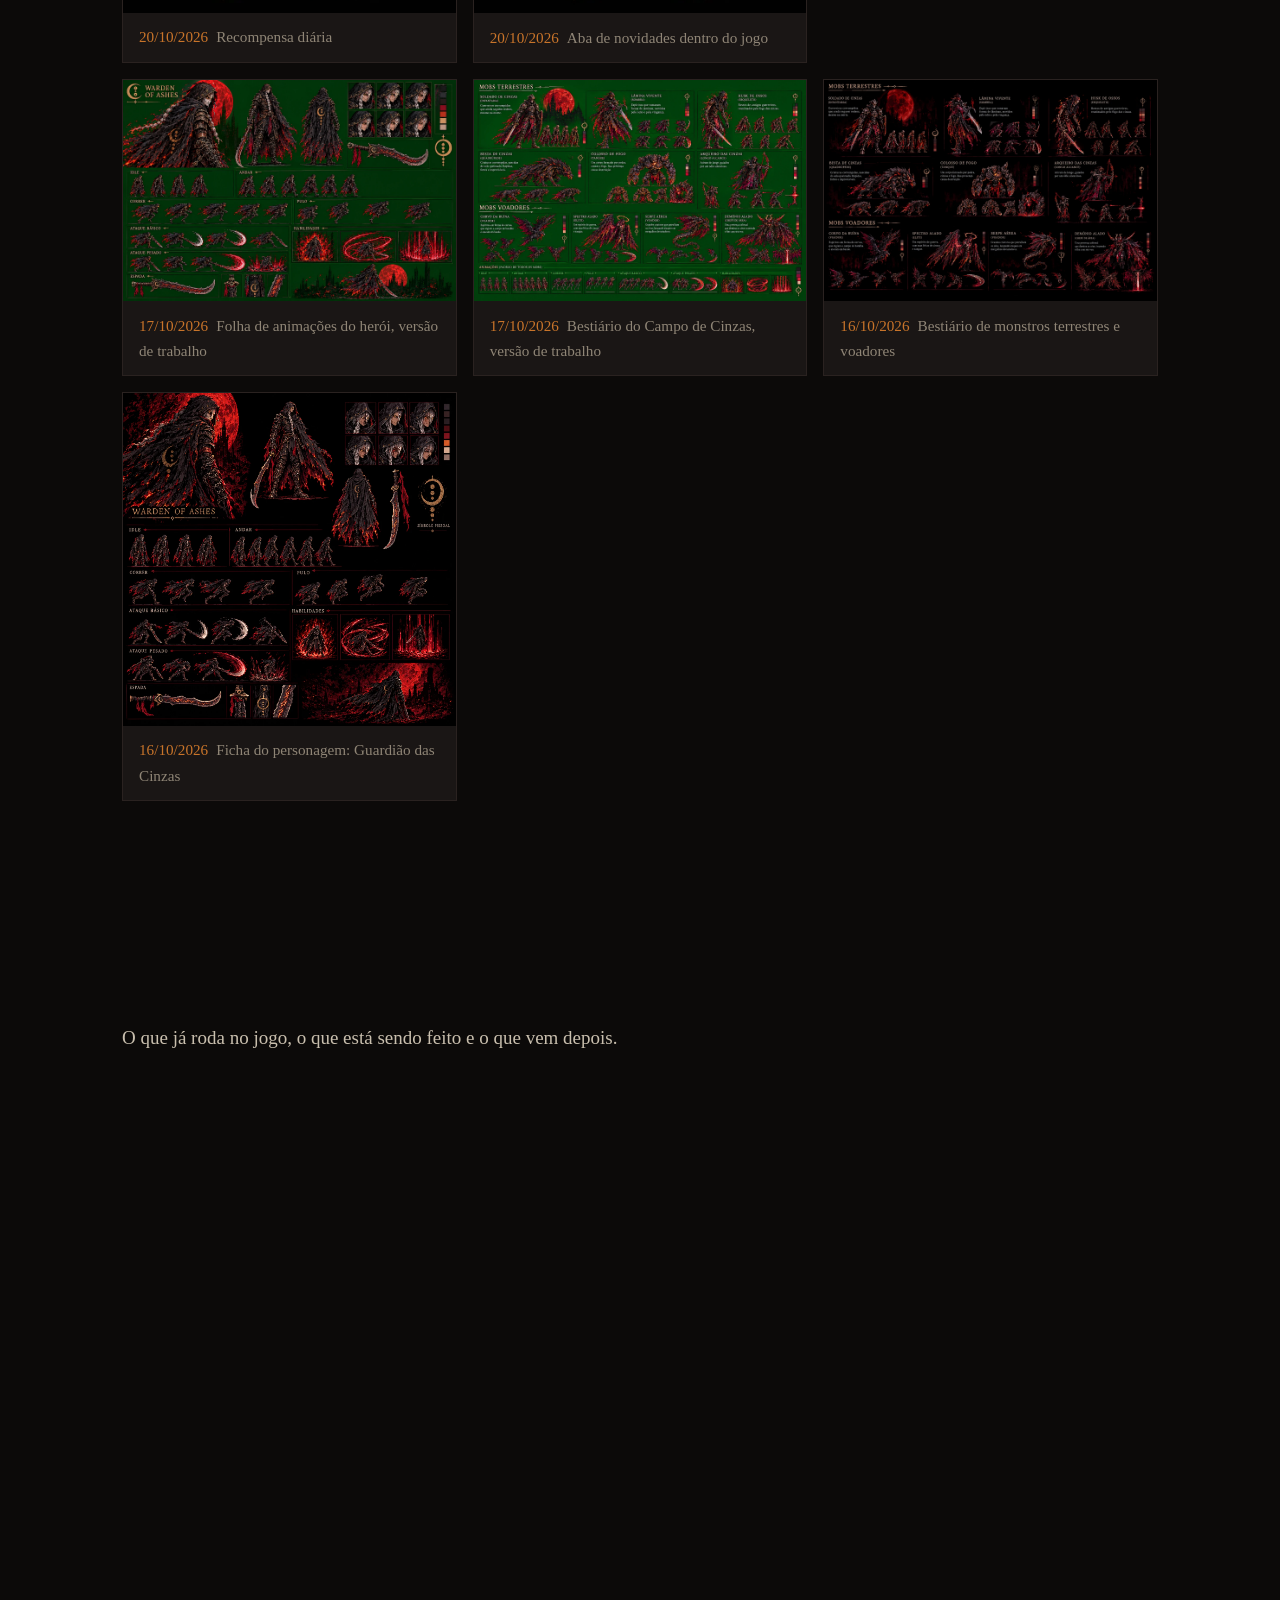
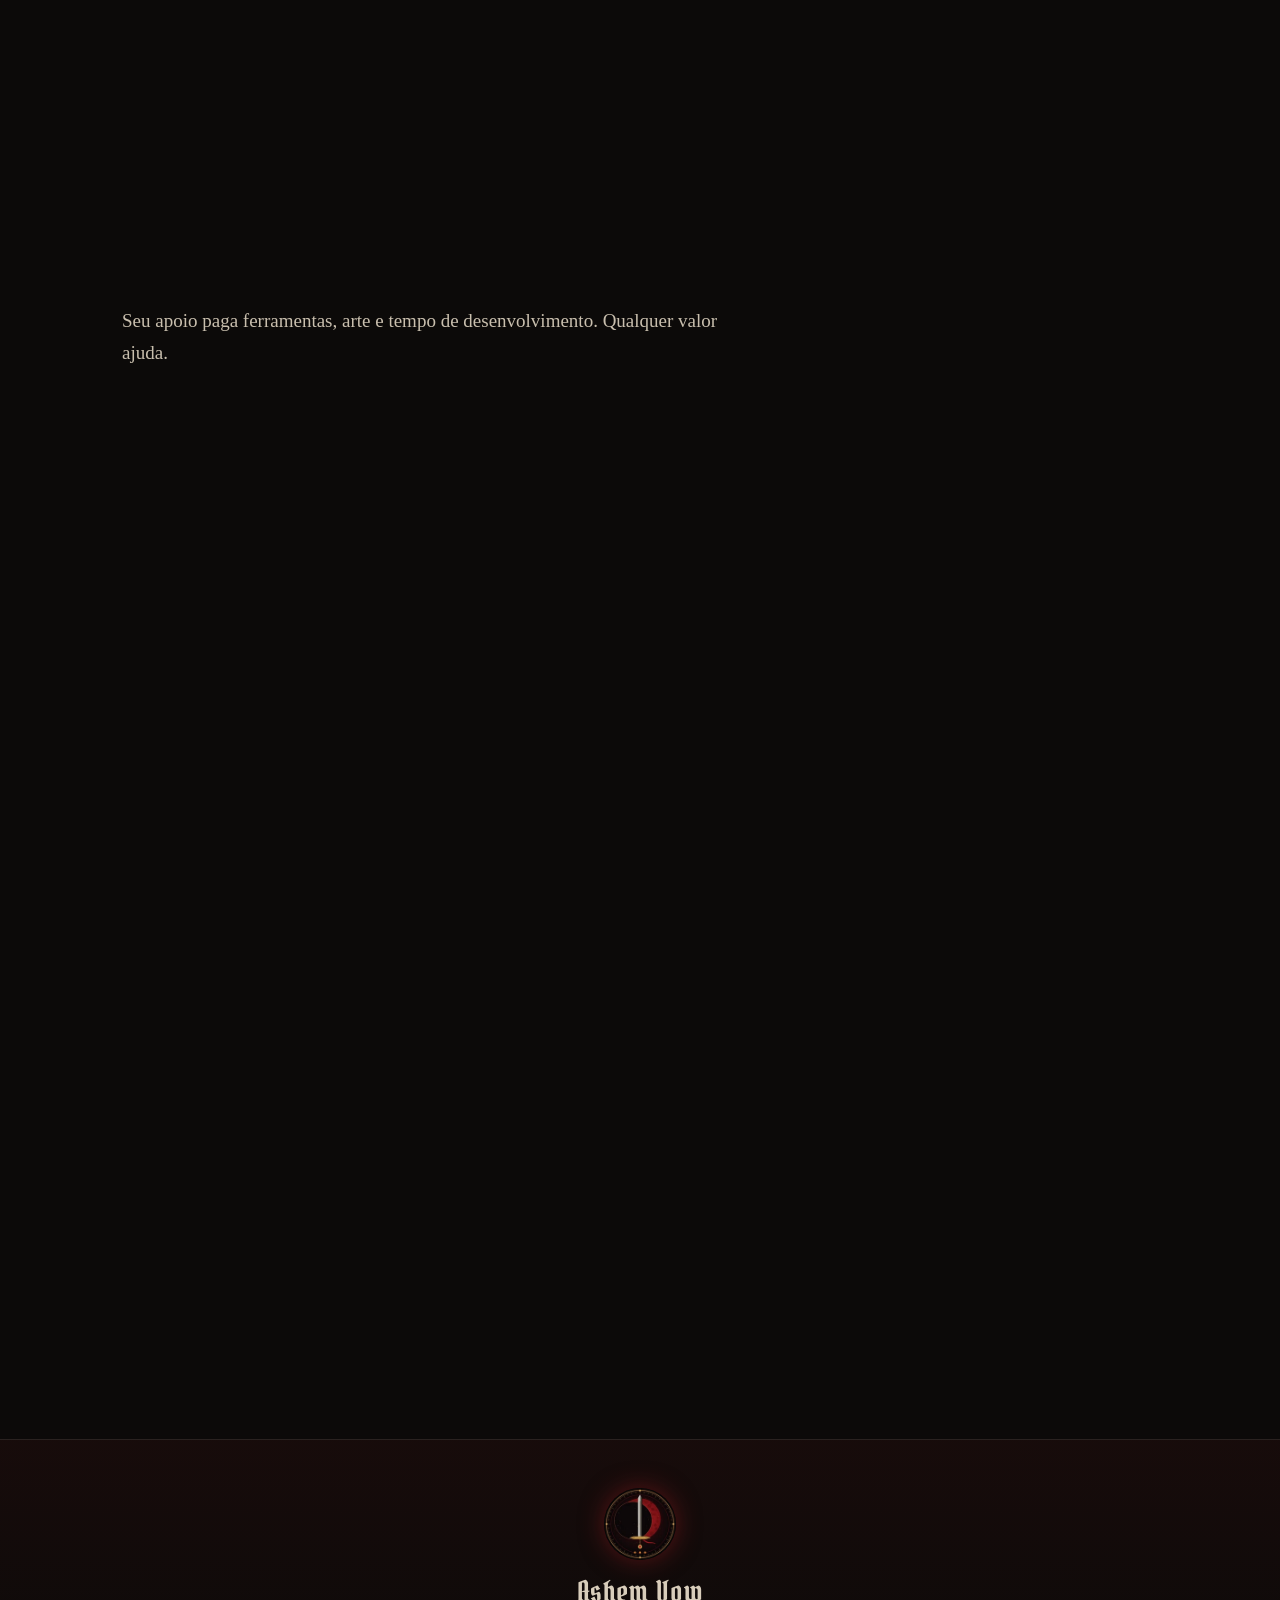
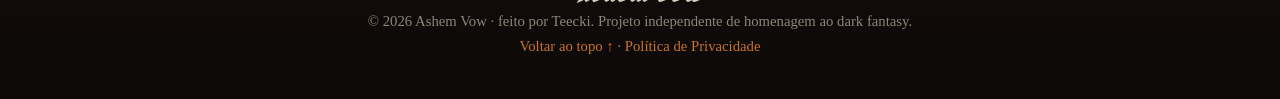
==== commit e1eab75c: "Add files via upload" ====
--- a/index.html
+++ b/index.html
@@ -10,6 +10,8 @@
 <link rel="preconnect" href="https://fonts.googleapis.com"><link rel="preconnect" href="https://fonts.gstatic.com" crossorigin>
 <link href="https://fonts.googleapis.com/css2?family=Pirata+One&family=IM+Fell+English:ital@0;1&display=swap" rel="stylesheet">
 <link rel="stylesheet" href="style.css">
+<script async src="https://pagead2.googlesyndication.com/pagead/js/adsbygoogle.js?client=ca-pub-4655197030235579" crossorigin="anonymous"></script>
+<meta name="google-adsense-account" content="ca-pub-4655197030235579">
 </head>
 <body>
 <canvas id="embers" aria-hidden="true"></canvas>
@@ -41,7 +43,7 @@
   <div class="ad" data-ad></div>
   <section id="jogo"><header class="sec"><span>Sobre</span><h2>O jogo</h2></header><p id="sobre" class="lead"></p><div id="recursos" class="recursos"></div></section>
   <section id="veja"><header class="sec"><span>Direto do jogo</span><h2>Veja o jogo</h2></header><div id="prints" class="prints" tabindex="0" aria-label="Prints do jogo"></div></section>
-  <section id="personagens"><header class="sec"><span>Cinco juramentos</span><h2>Personagens</h2></header><p class="lead">Cinco heróis, cada um com uma habilidade única. Cada herói tem uma skin grátis e duas skins exclusivas, só visuais.</p><div id="personagens-itens" class="herois"></div></section>
+  <section id="personagens"><header class="sec"><span>Cinco juramentos</span><h2>Personagens</h2></header><p class="lead">Cinco heróis, cada um com uma habilidade única. Cada herói tem uma skin grátis e skins exclusivas, só visuais. As novas skins do Garrick estão a caminho.</p><div id="personagens-itens" class="herois"></div></section>
   <section id="criaturas"><header class="sec"><span>Bestiário</span><h2>Criaturas</h2></header><p class="lead">Cada fase tem dez criaturas: soldados, feras, voadores e um chefe.</p><div id="criaturas-abas" class="abas"></div><div id="criaturas-itens" class="criaturas"></div></section>
   <section id="cenarios"><header class="sec"><span>Seis lugares</span><h2>Cenários</h2></header><p class="lead">Chão e objetos que aparecem espalhados em cada fase.</p><div id="cenarios-abas" class="abas"></div><div id="cenarios-itens" class="cenarios"></div></section>
   <section id="galeria"><header class="sec"><span>Artes</span><h2>Galeria</h2></header><div id="galeria-itens" class="galeria"></div></section>
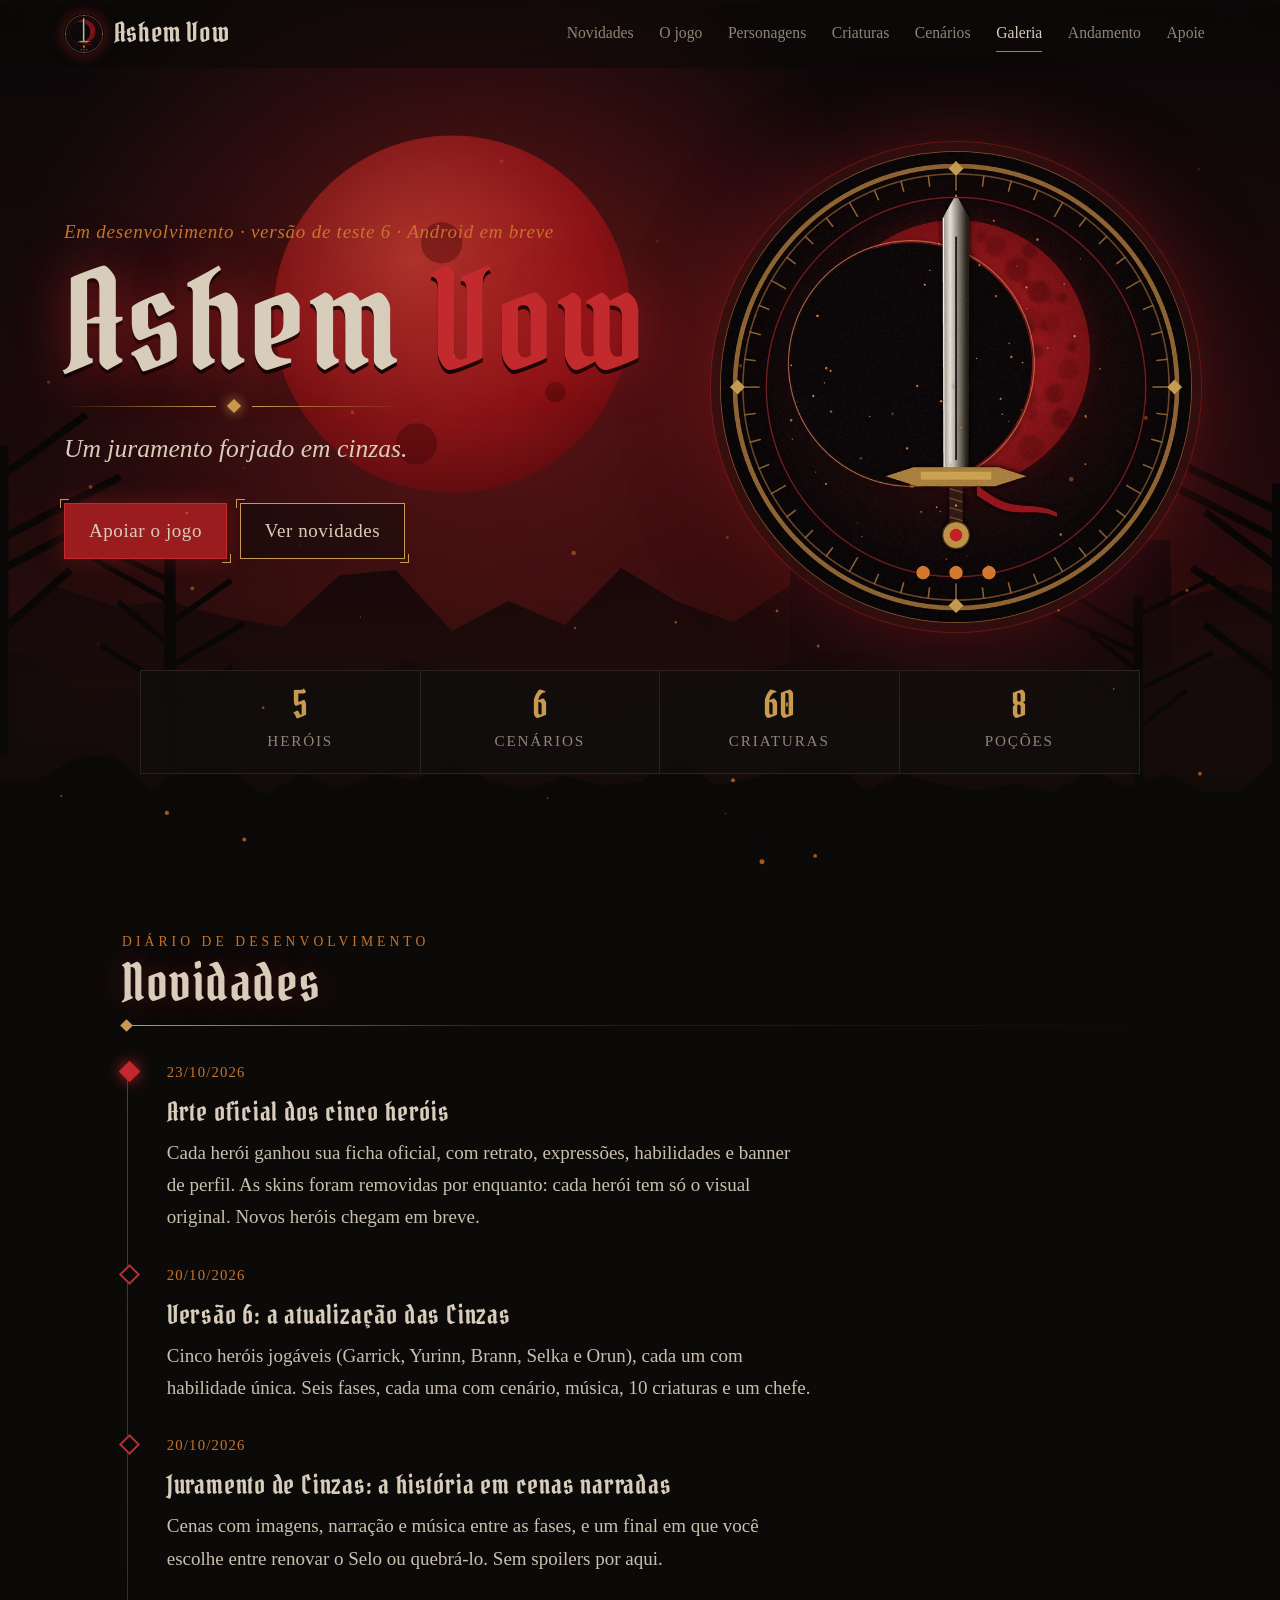
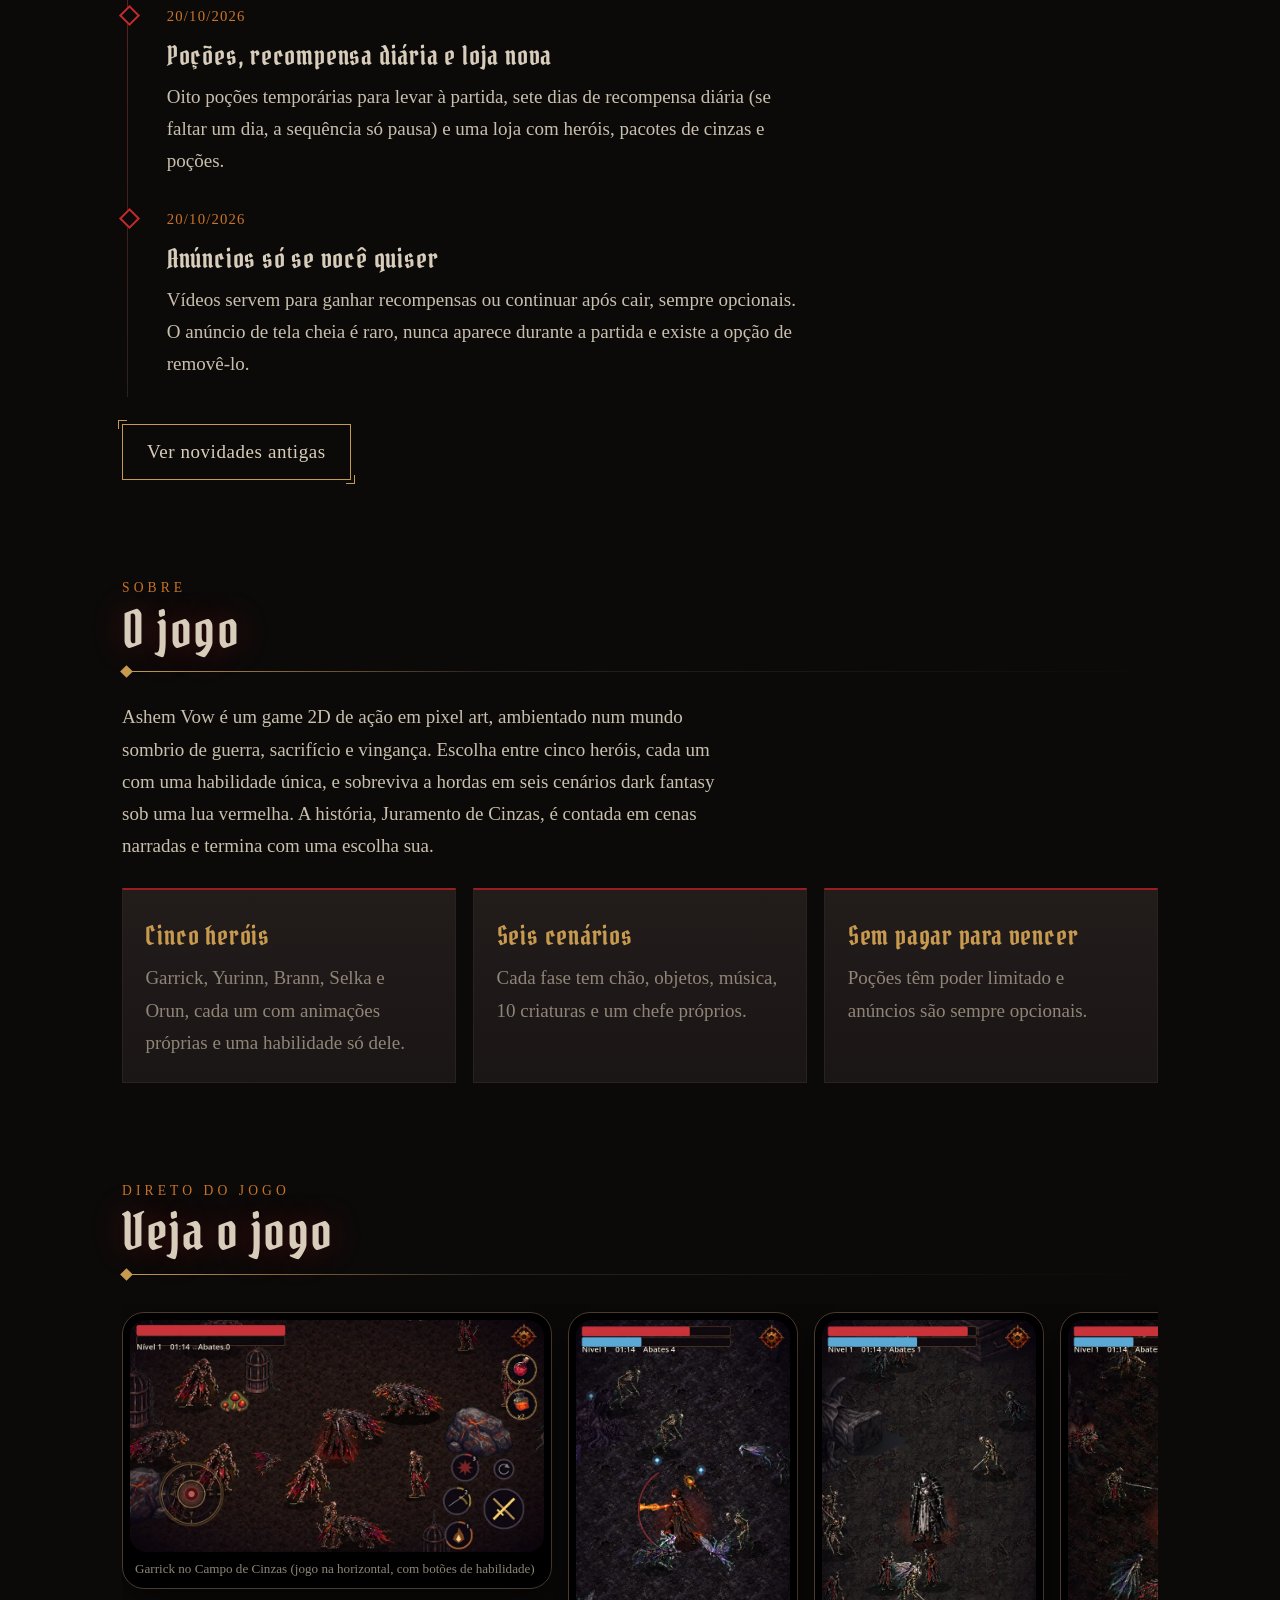
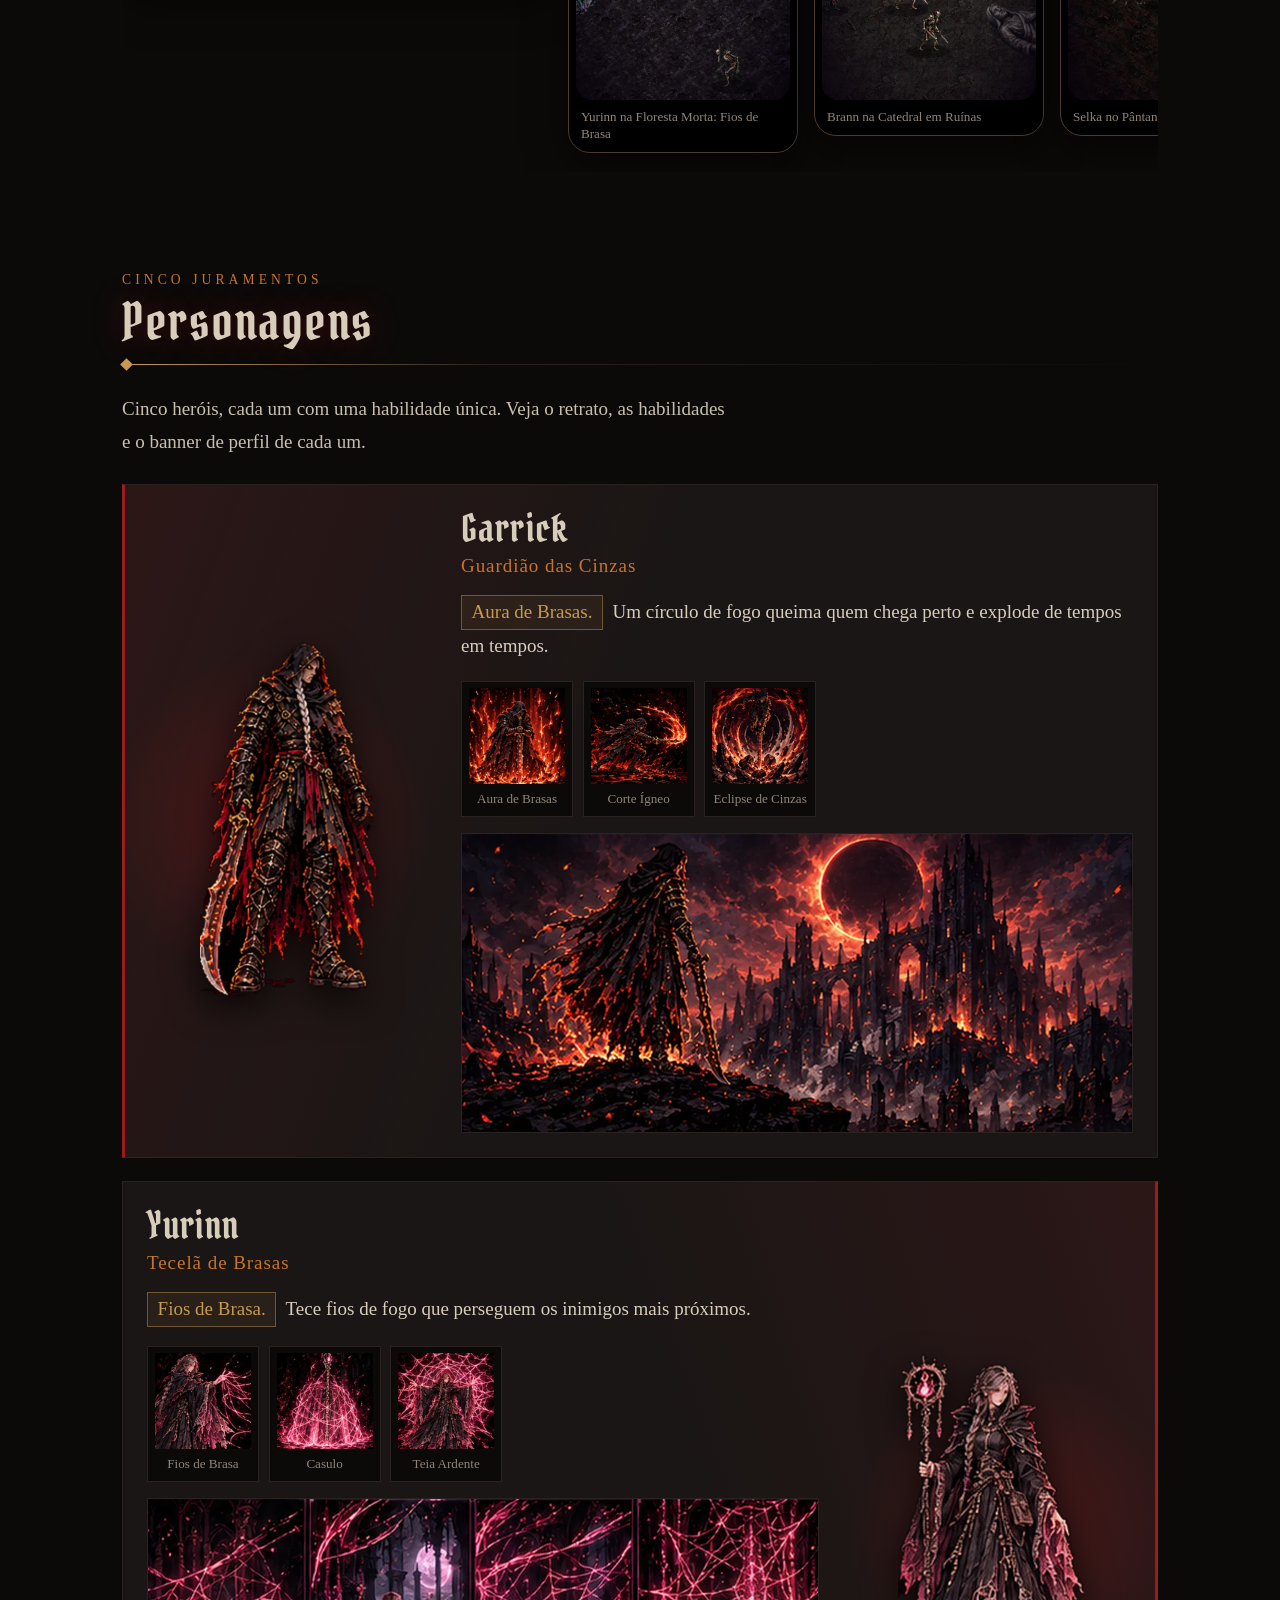
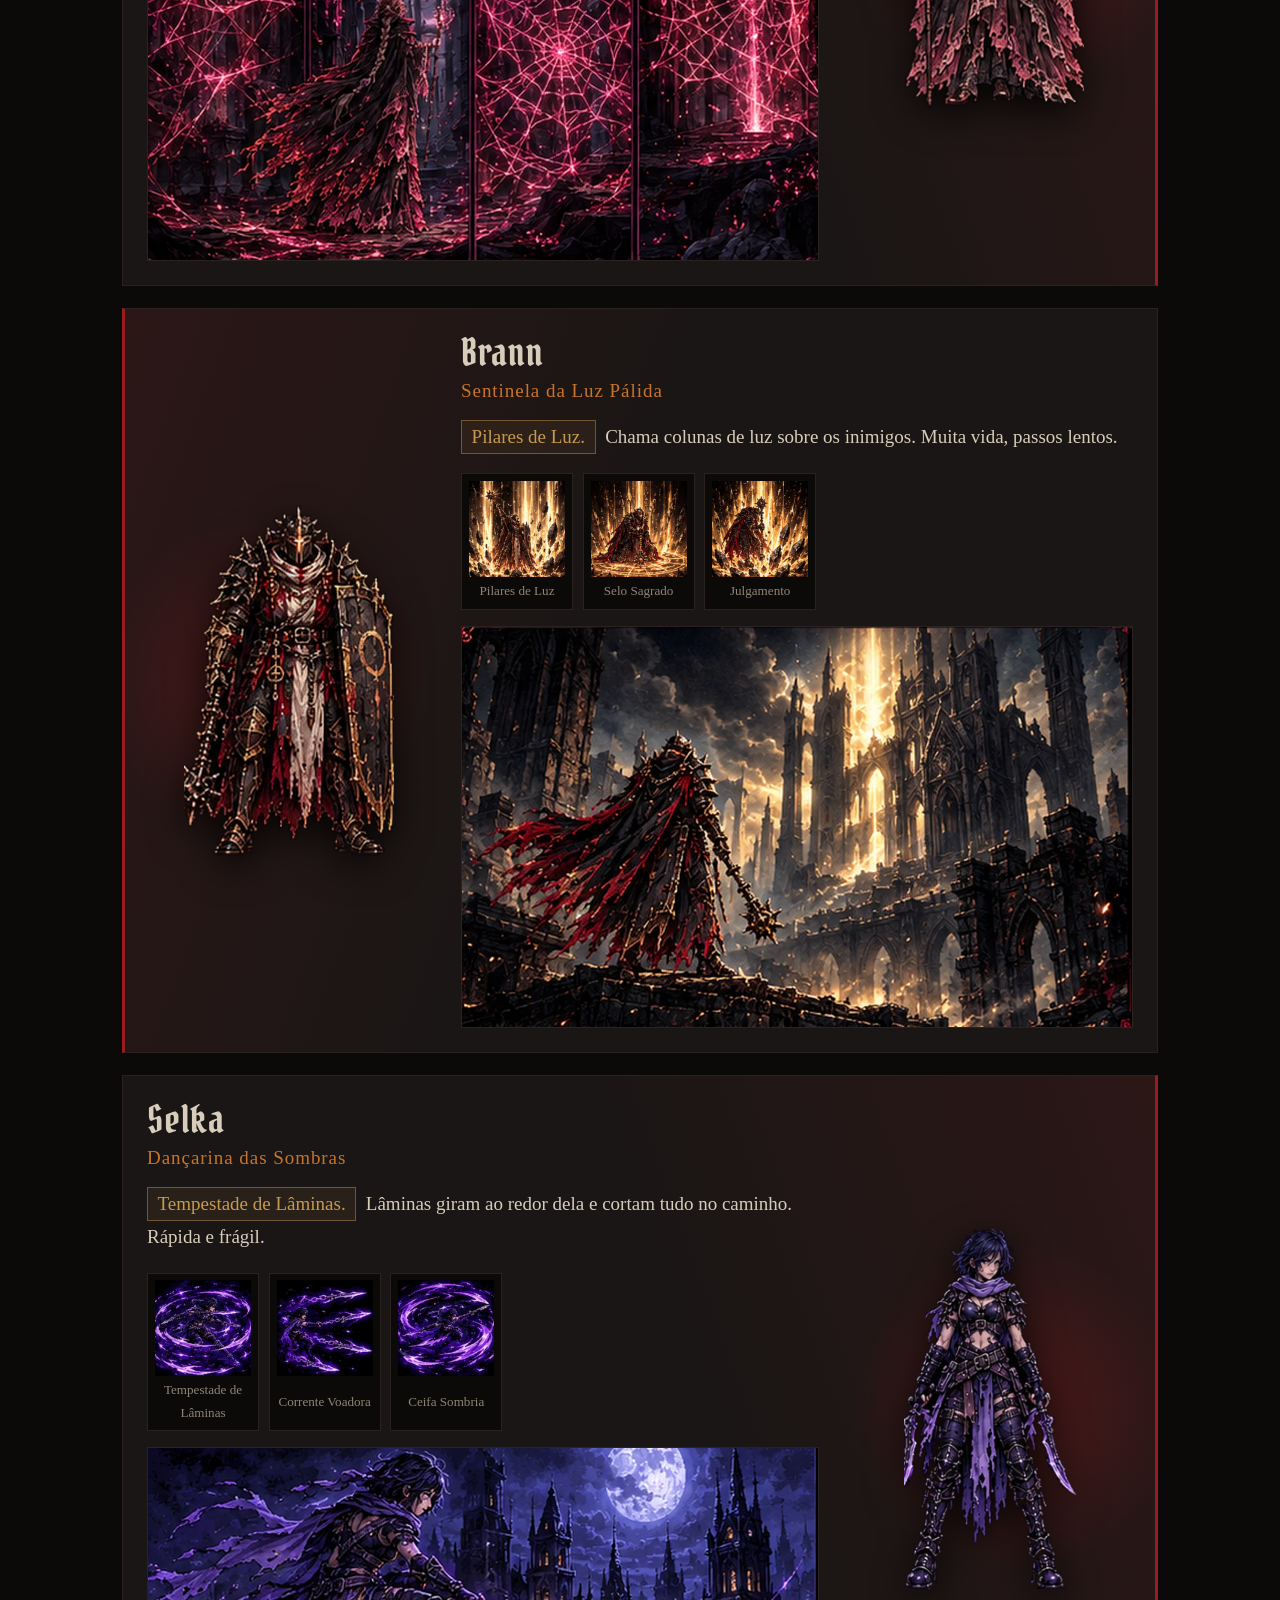
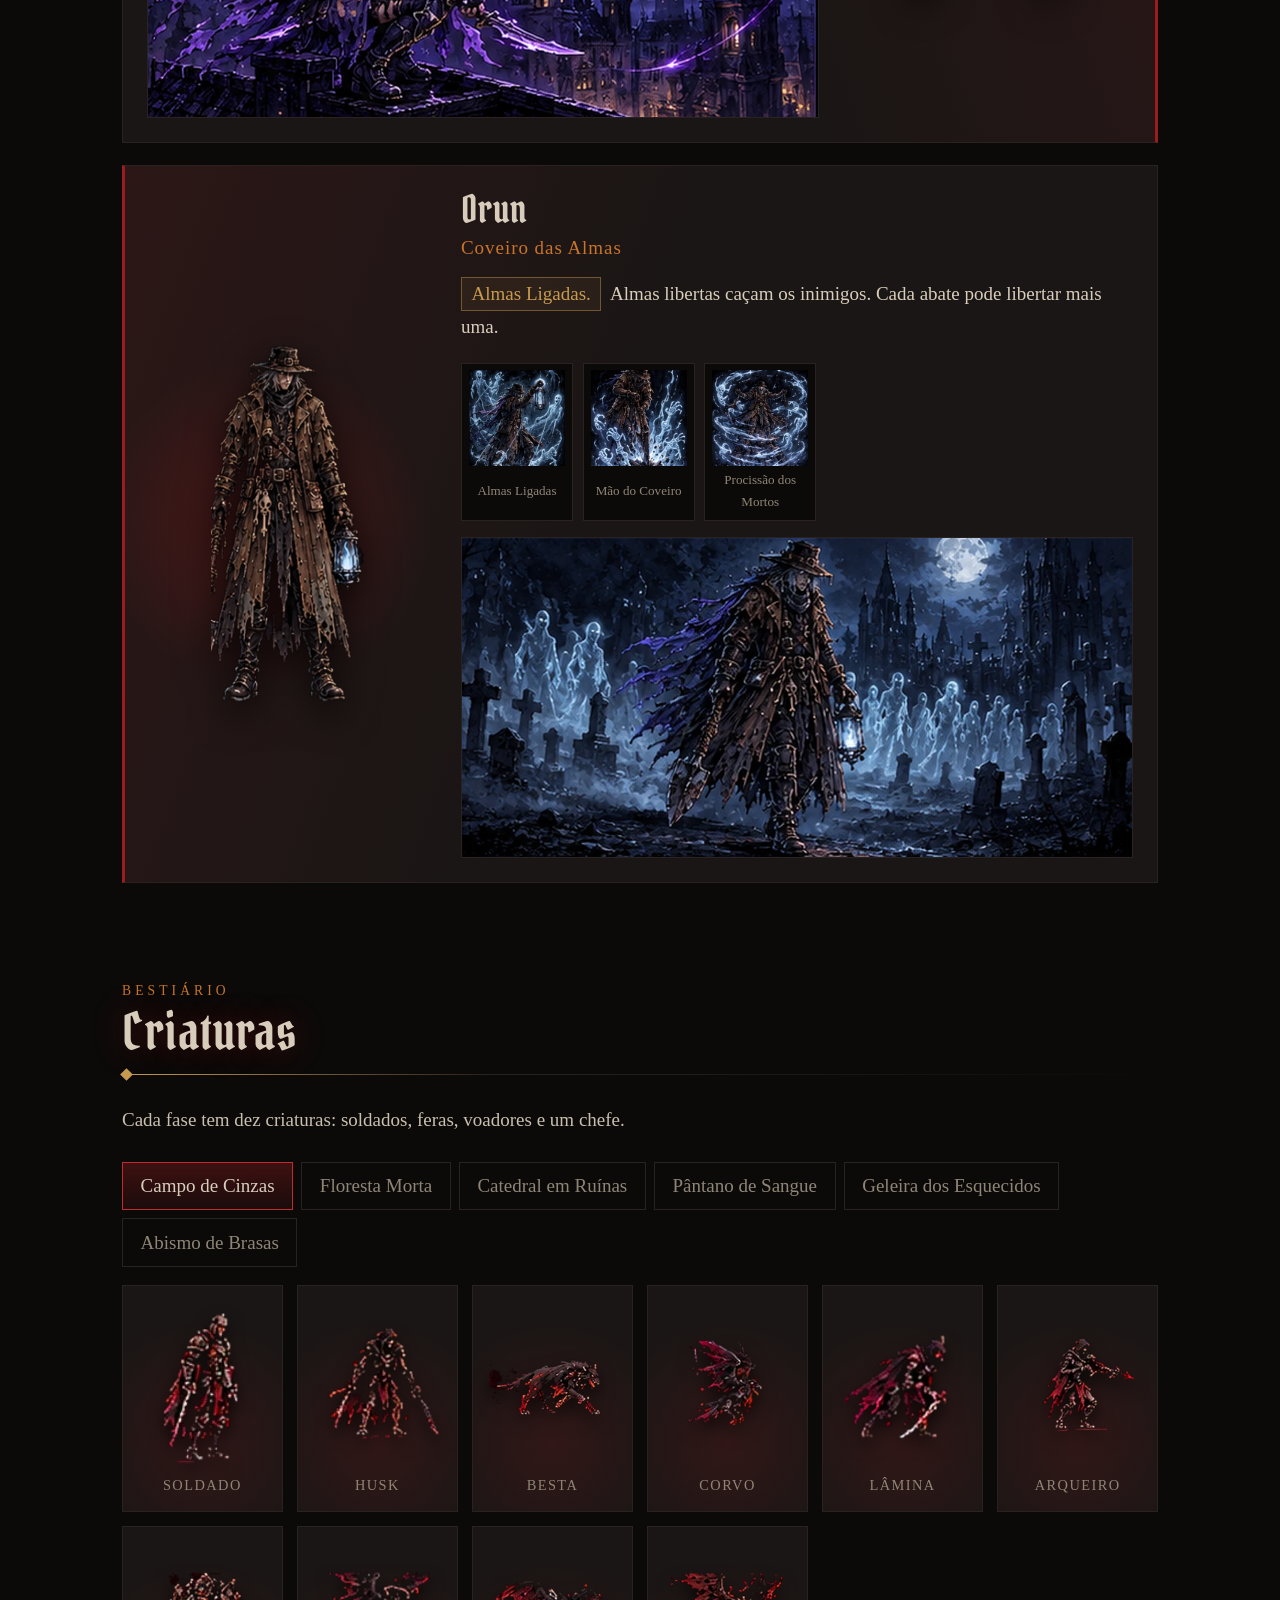
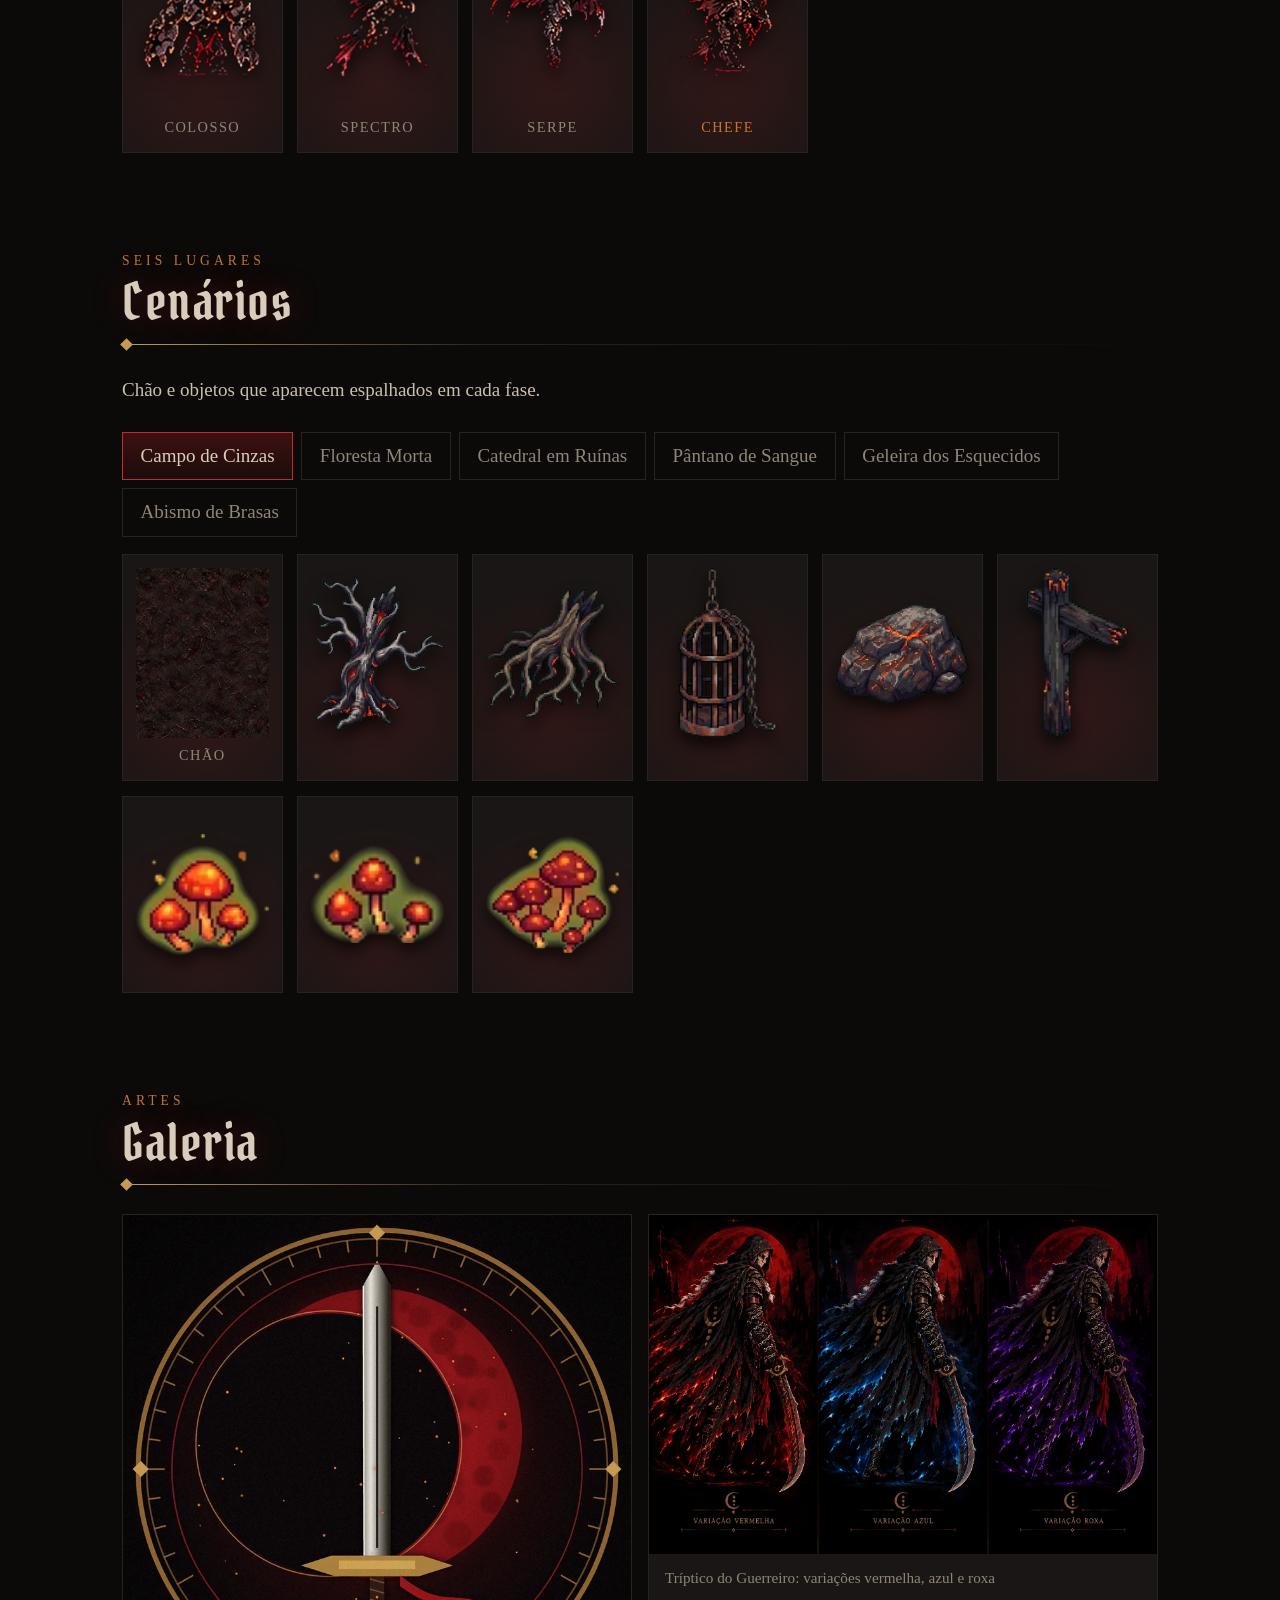
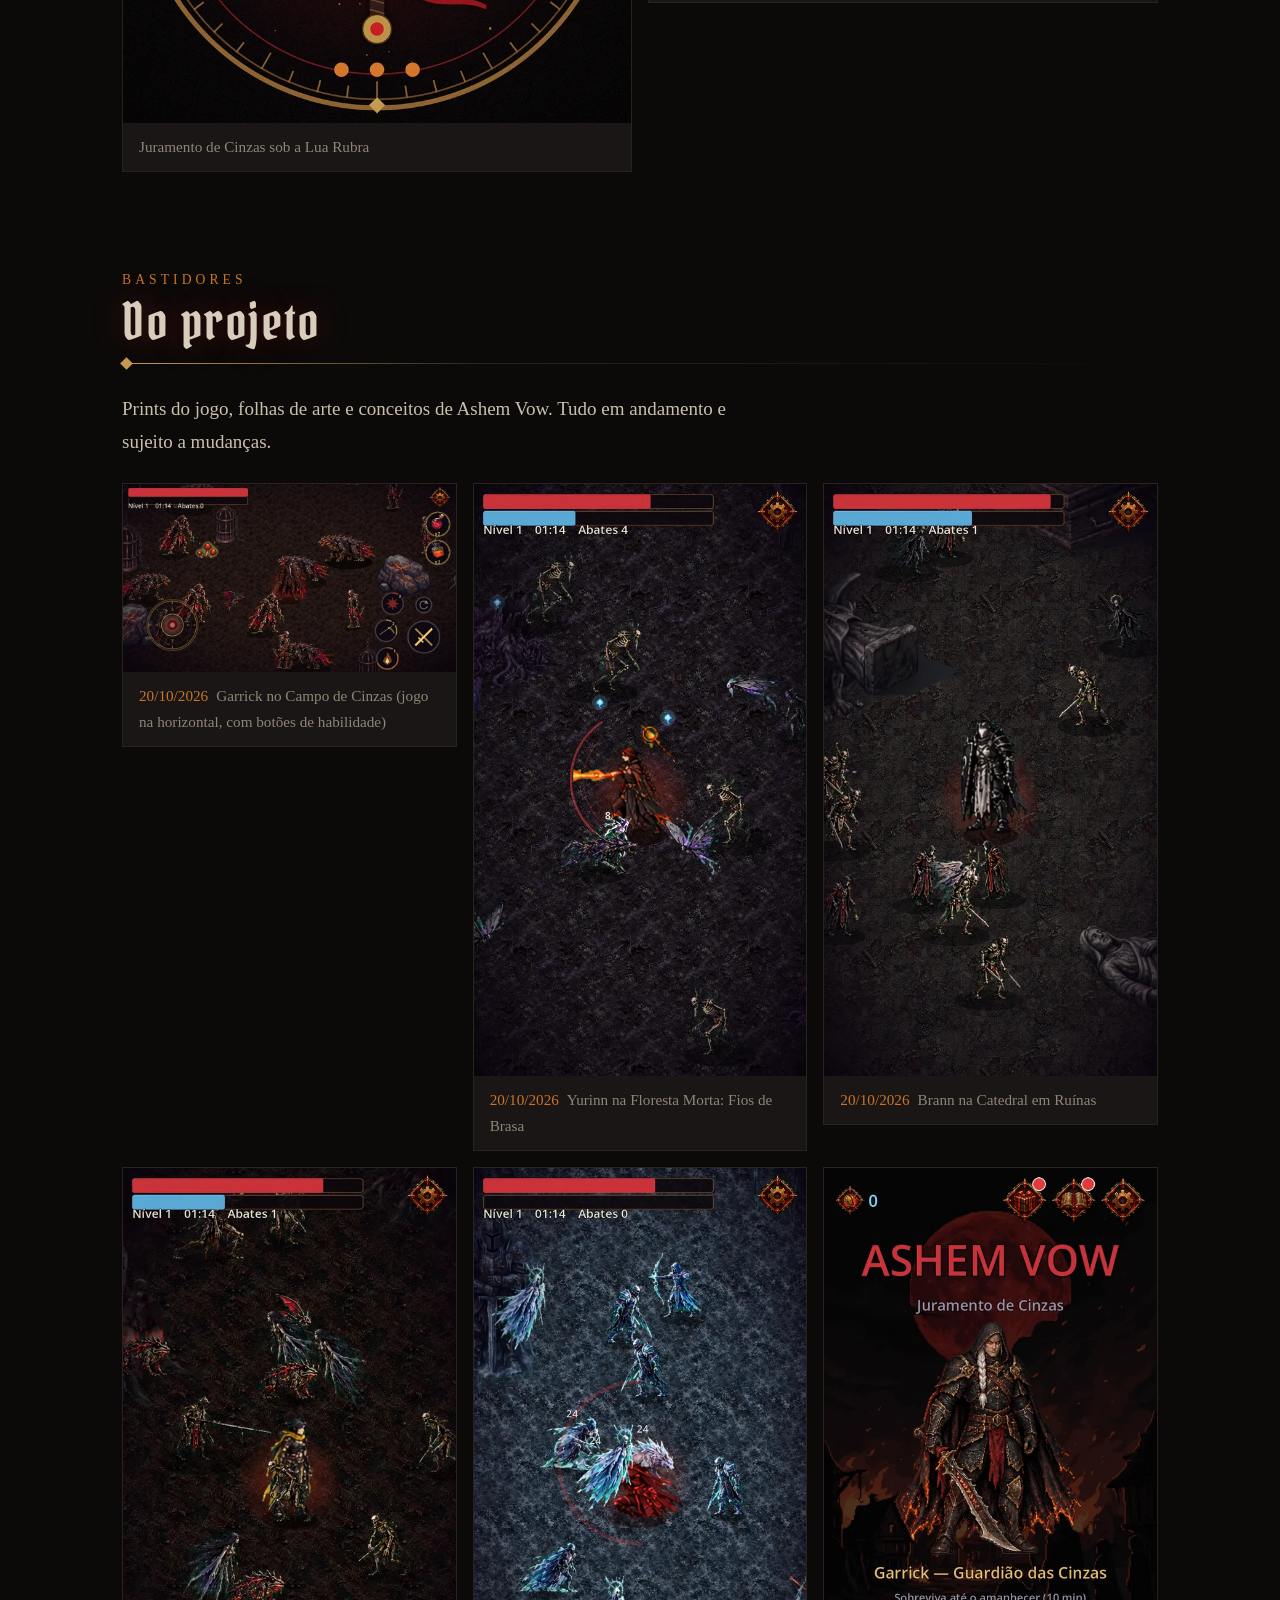
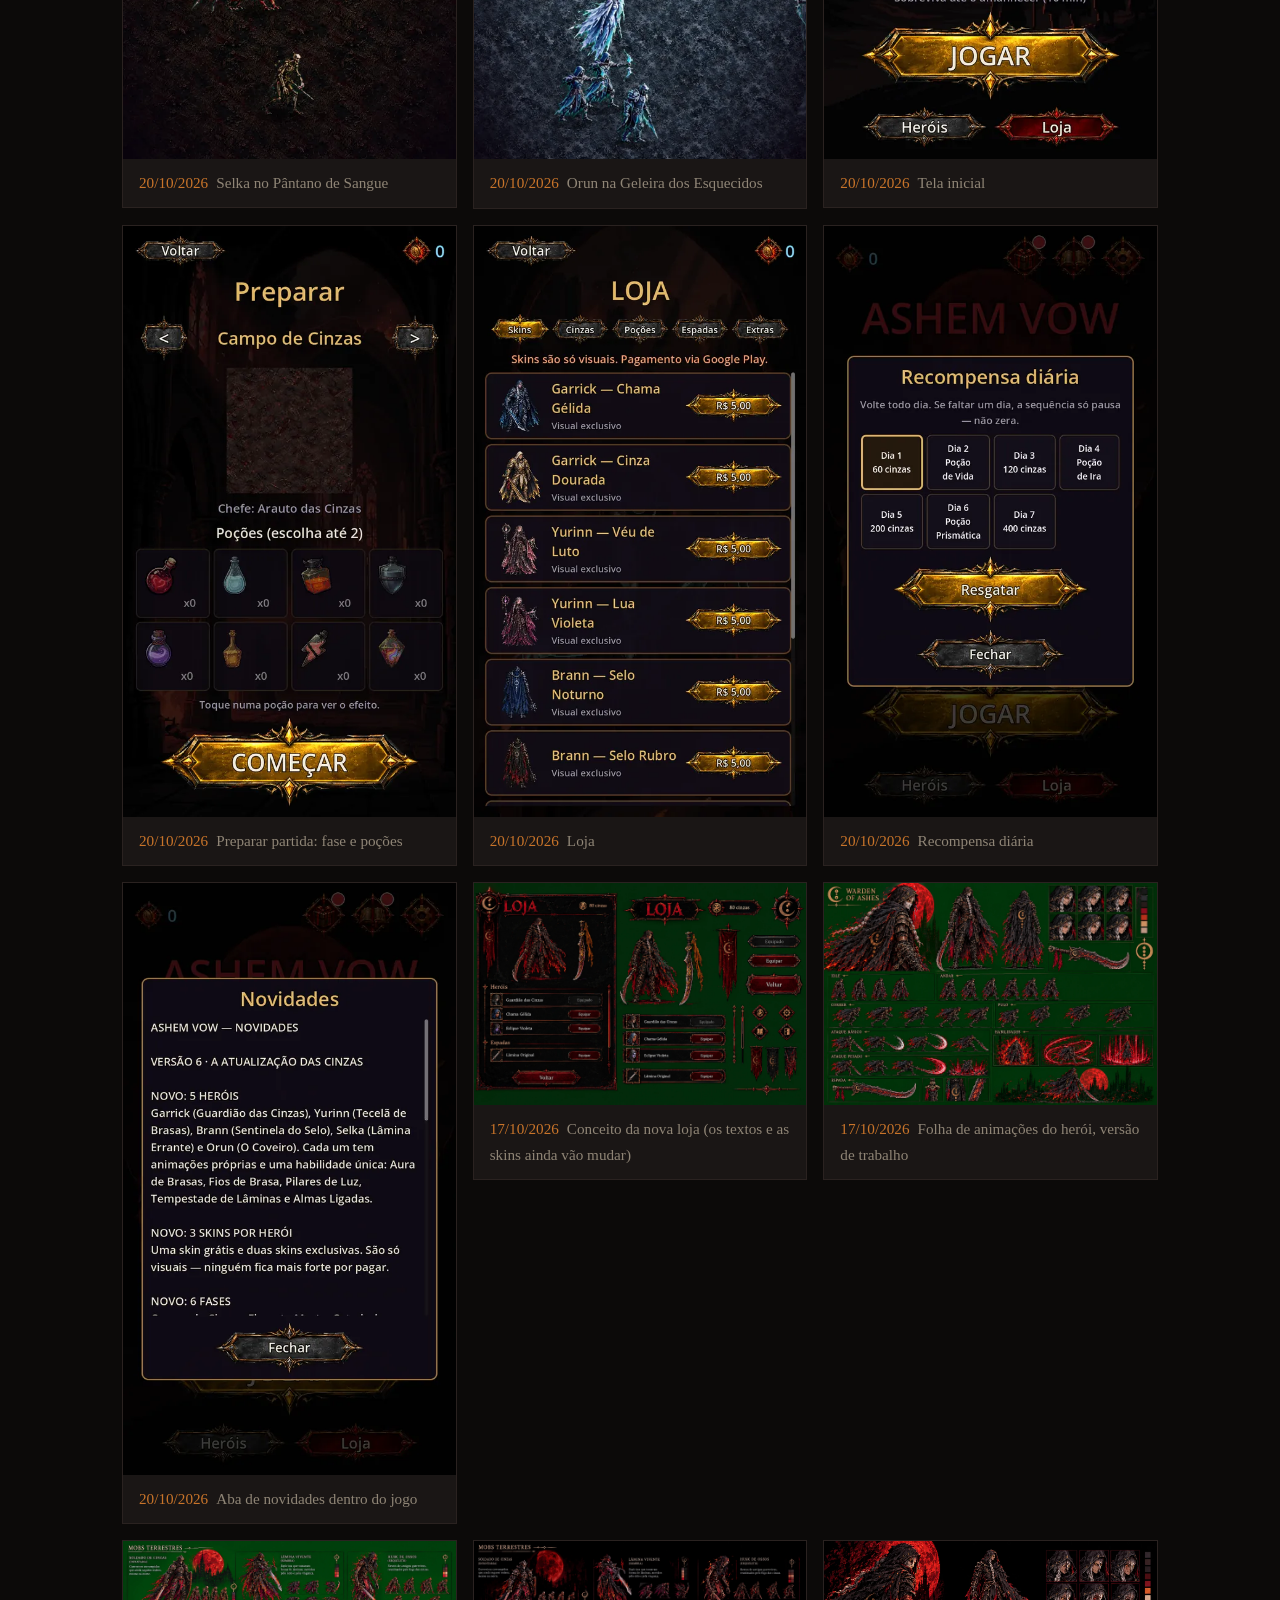
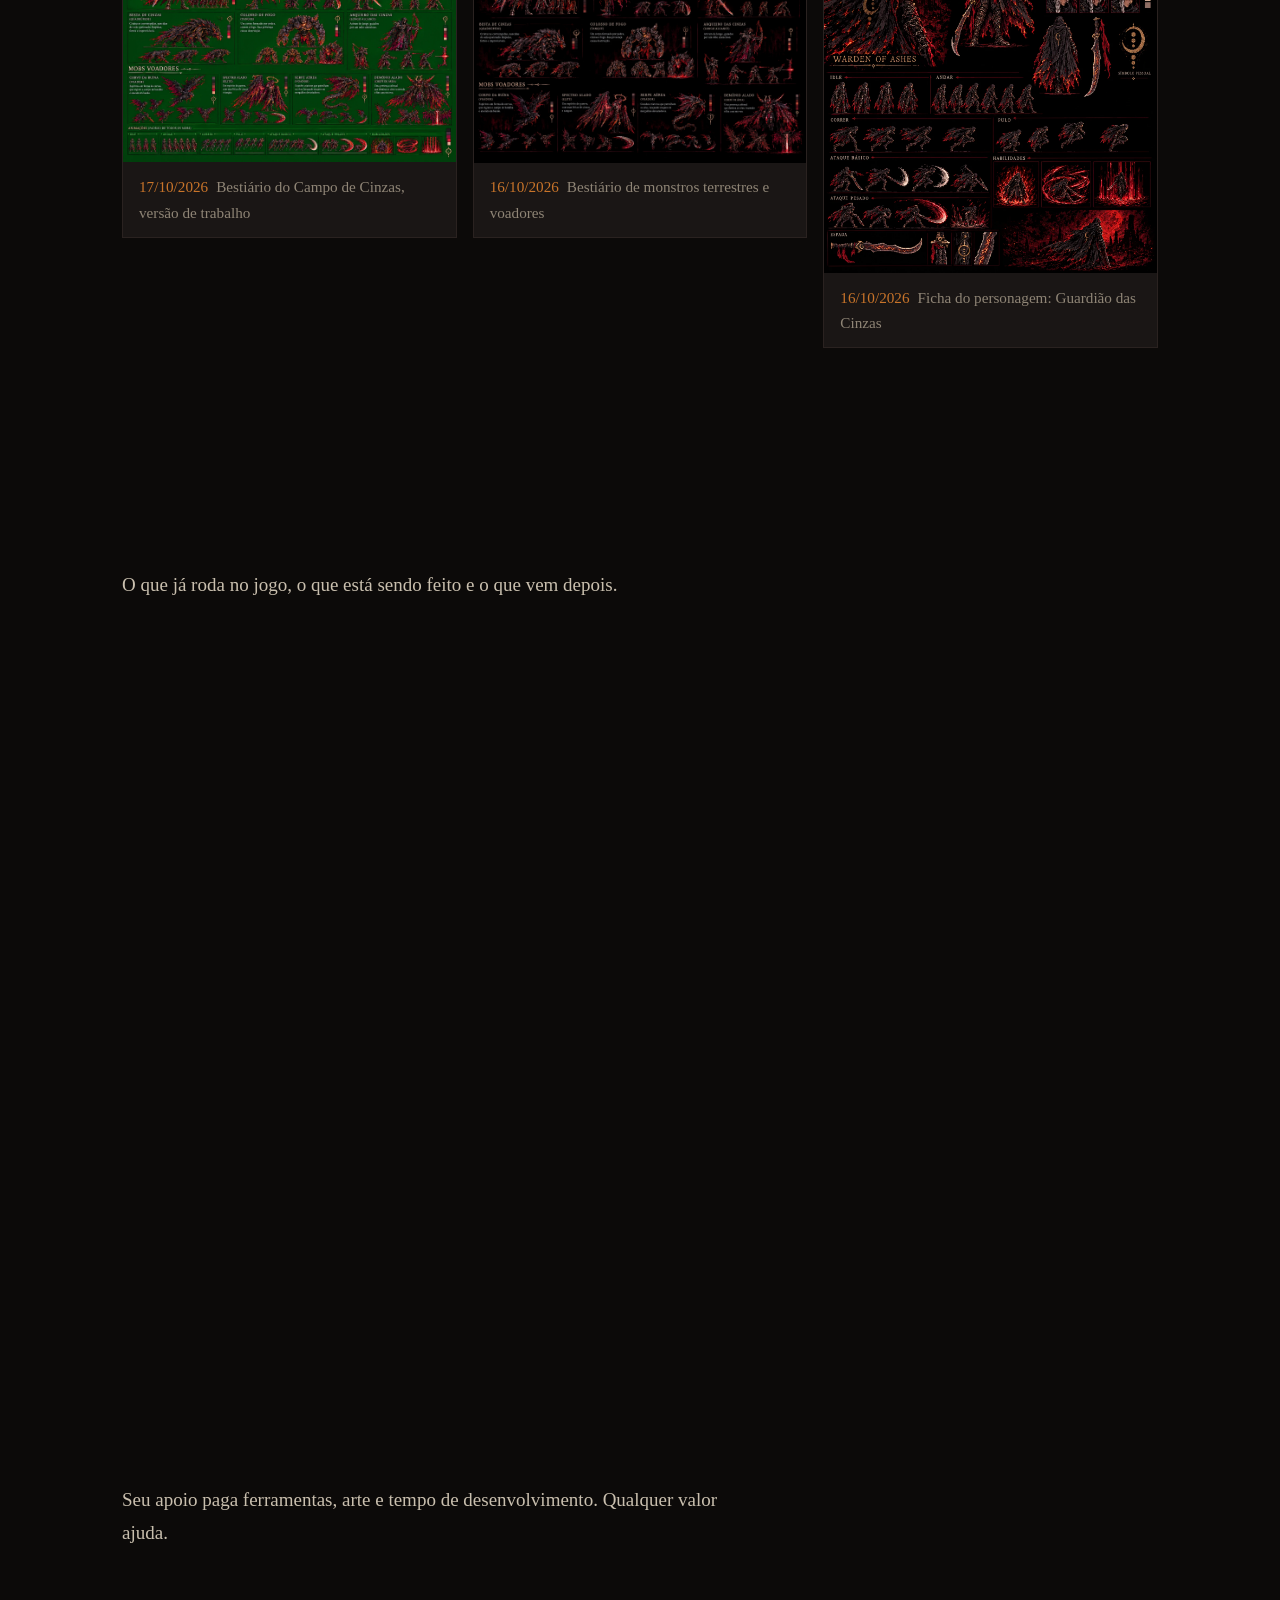
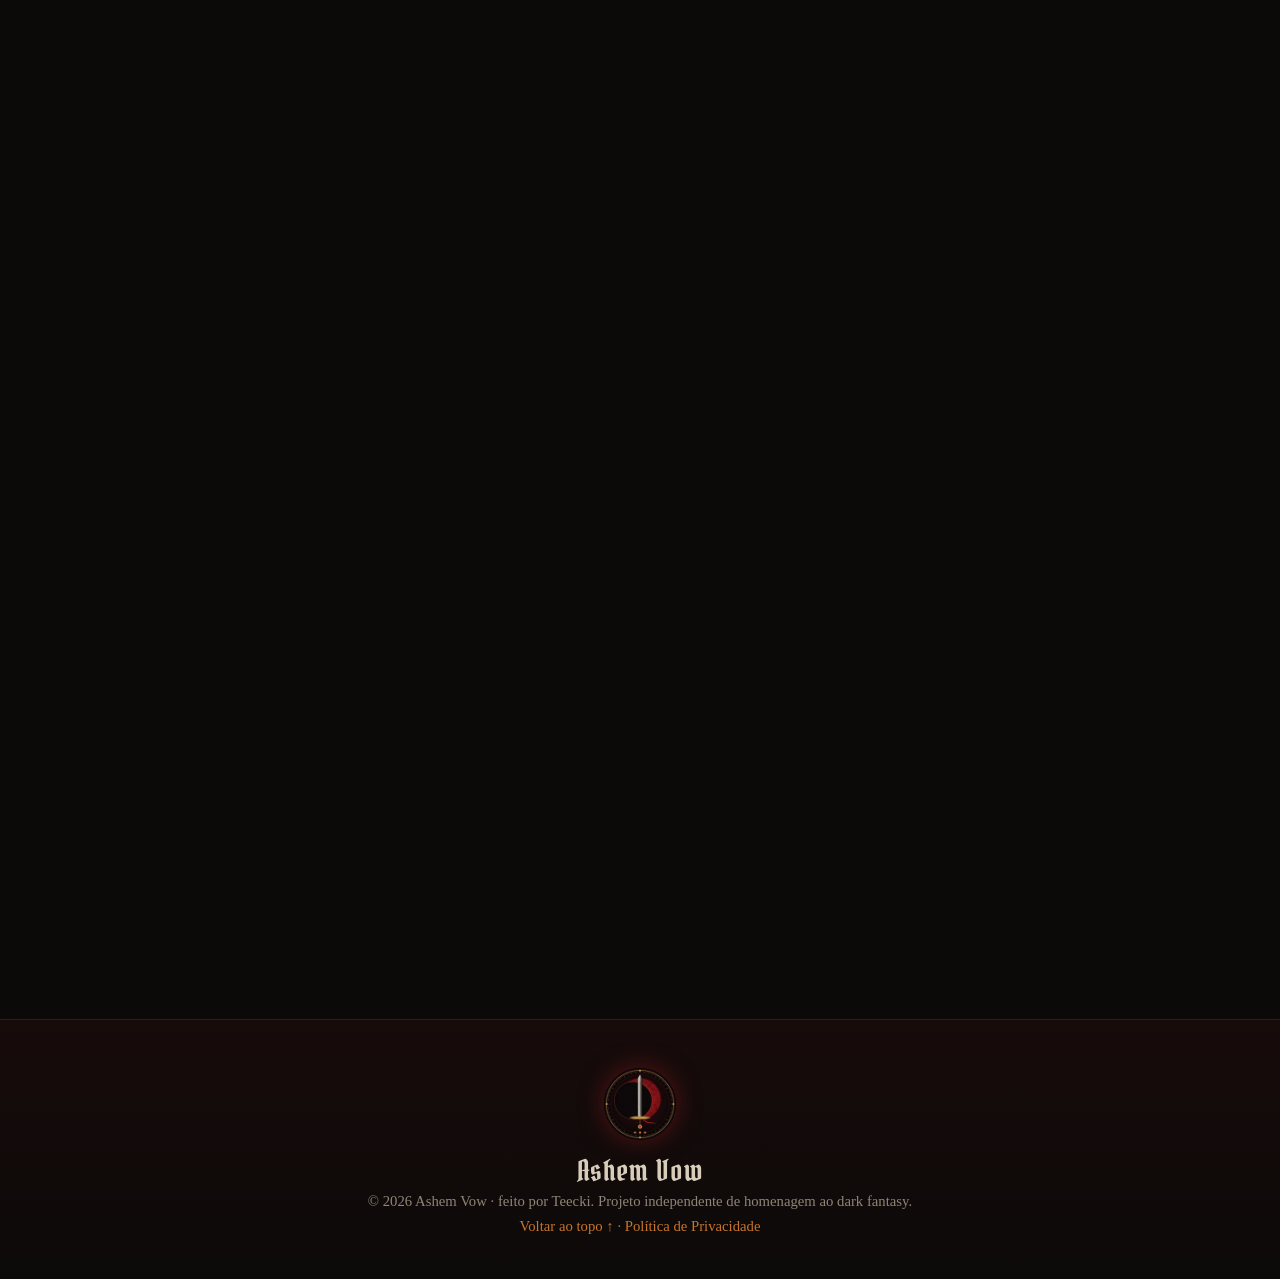
==== commit 30876469: "Arte oficial dos heróis: retratos, habilidades e banners; remove skins Co-Authored-By: Claude Sonnet" ====
--- a/index.html
+++ b/index.html
@@ -43,7 +43,7 @@
   <div class="ad" data-ad></div>
   <section id="jogo"><header class="sec"><span>Sobre</span><h2>O jogo</h2></header><p id="sobre" class="lead"></p><div id="recursos" class="recursos"></div></section>
   <section id="veja"><header class="sec"><span>Direto do jogo</span><h2>Veja o jogo</h2></header><div id="prints" class="prints" tabindex="0" aria-label="Prints do jogo"></div></section>
-  <section id="personagens"><header class="sec"><span>Cinco juramentos</span><h2>Personagens</h2></header><p class="lead">Cinco heróis, cada um com uma habilidade única. Cada herói tem uma skin grátis e skins exclusivas, só visuais. As novas skins do Garrick estão a caminho.</p><div id="personagens-itens" class="herois"></div></section>
+  <section id="personagens"><header class="sec"><span>Cinco juramentos</span><h2>Personagens</h2></header><p class="lead">Cinco heróis, cada um com uma habilidade única. Veja o retrato, as habilidades e o banner de perfil de cada um.</p><div id="personagens-itens" class="herois"></div></section>
   <section id="criaturas"><header class="sec"><span>Bestiário</span><h2>Criaturas</h2></header><p class="lead">Cada fase tem dez criaturas: soldados, feras, voadores e um chefe.</p><div id="criaturas-abas" class="abas"></div><div id="criaturas-itens" class="criaturas"></div></section>
   <section id="cenarios"><header class="sec"><span>Seis lugares</span><h2>Cenários</h2></header><p class="lead">Chão e objetos que aparecem espalhados em cada fase.</p><div id="cenarios-abas" class="abas"></div><div id="cenarios-itens" class="cenarios"></div></section>
   <section id="galeria"><header class="sec"><span>Artes</span><h2>Galeria</h2></header><div id="galeria-itens" class="galeria"></div></section>
--- a/style.css
+++ b/style.css
@@ -93,7 +93,7 @@
 .heroi h3{font-size:2.4rem;line-height:1}
 .heroi .tit{color:var(--ember);margin:.2rem 0 .8rem;letter-spacing:.05em}
 .heroi b{color:var(--gold);font-weight:400;display:inline-block;border:1px solid rgba(199,154,79,.45);padding:0 .6rem;margin-right:.3rem;background:rgba(199,154,79,.08)}
-.skins{display:flex;gap:.6rem;flex-wrap:wrap;margin-top:1.2rem}
+.hab{display:flex;gap:.6rem;flex-wrap:wrap;margin-top:1.2rem}.hab button{background:#0c0a09;border:1px solid var(--line);color:var(--mut);font:inherit;font-size:.82rem;padding:.4rem;cursor:pointer;width:112px;display:grid;gap:.2rem;justify-items:center;transition:.2s}.hab button:hover{border-color:var(--ember);color:var(--bone)}.hab button img{width:96px;height:96px;object-fit:cover}.heroi .bnr{width:100%;margin-top:1rem;border:1px solid var(--line);cursor:zoom-in;display:block}
 .skins button{background:#0c0a09;border:1px solid var(--line);color:var(--mut);font:inherit;font-size:.82rem;padding:.4rem;cursor:pointer;width:108px;display:grid;gap:.2rem;justify-items:center;transition:.2s}
 .skins button:hover{border-color:#5a4535}.skins button img{height:88px;object-fit:contain}.skins button.on{border-color:var(--ember);color:var(--bone);box-shadow:0 0 16px rgba(200,116,42,.3)}
 
@@ -148,7 +148,7 @@
   .nav nav a{padding:.7rem}.nav{background:rgba(12,10,9,.9)}
   .hero-inner{grid-template-columns:1fr;padding:6.5rem 0 2rem;text-align:center}.orn{margin-inline:auto}.btns{justify-content:center}.hero-art{order:-1}.hero-knight{width:min(70%,320px)}
   .stats{grid-template-columns:repeat(2,1fr)}.stats li:nth-child(2){border-right:0}.stats li:nth-child(-n+2){border-bottom:1px solid var(--line)}
-  .heroi,.heroi:nth-child(even){grid-template-columns:1fr;text-align:center}.heroi:nth-child(even) .hp{order:0}.heroi .hp{max-height:300px}.skins{justify-content:center}
+  .heroi,.heroi:nth-child(even){grid-template-columns:1fr;text-align:center}.heroi:nth-child(even) .hp{order:0}.heroi .hp{max-height:300px}.hab{justify-content:center}
   .sec h2{font-size:2.6rem}body{font-size:18px}.prints figure{flex-basis:200px}
 }
 @media(prefers-reduced-motion:reduce){html{scroll-behavior:auto}*{transition:none!important;animation:none!important}}
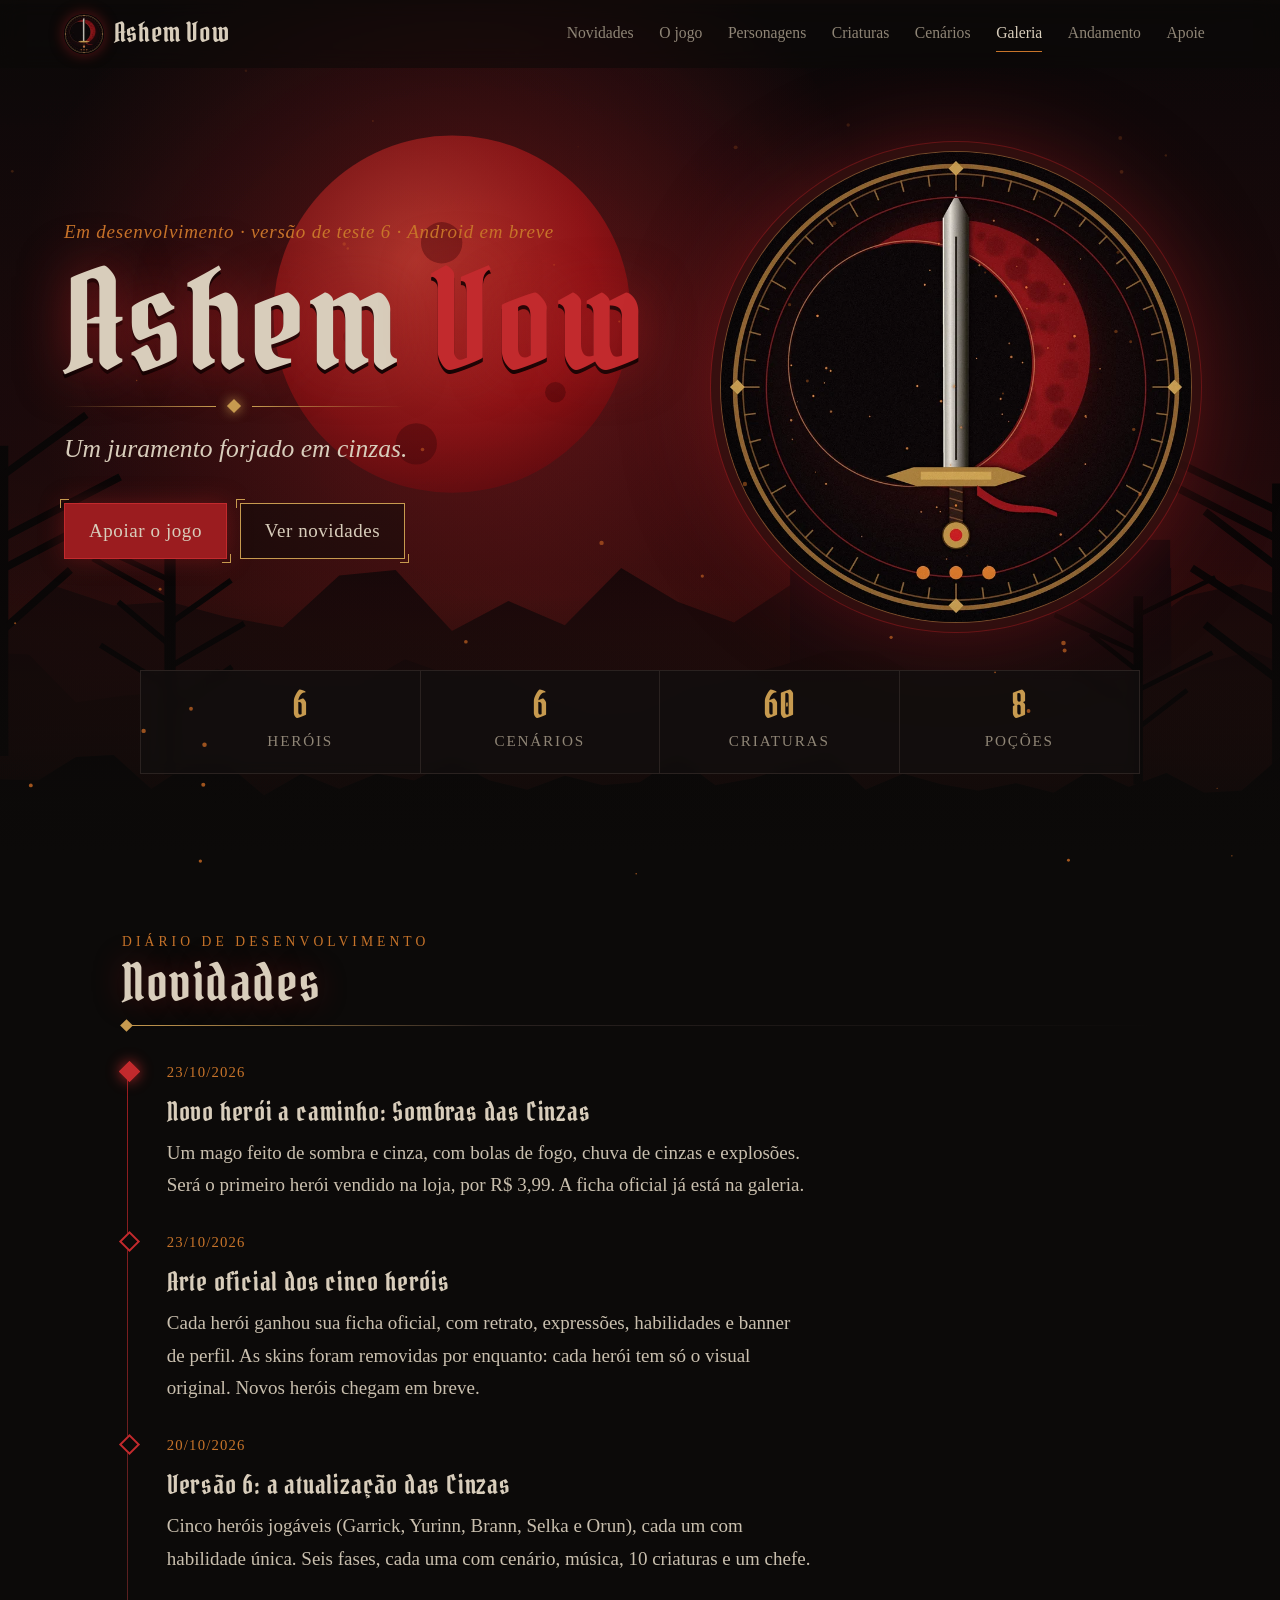
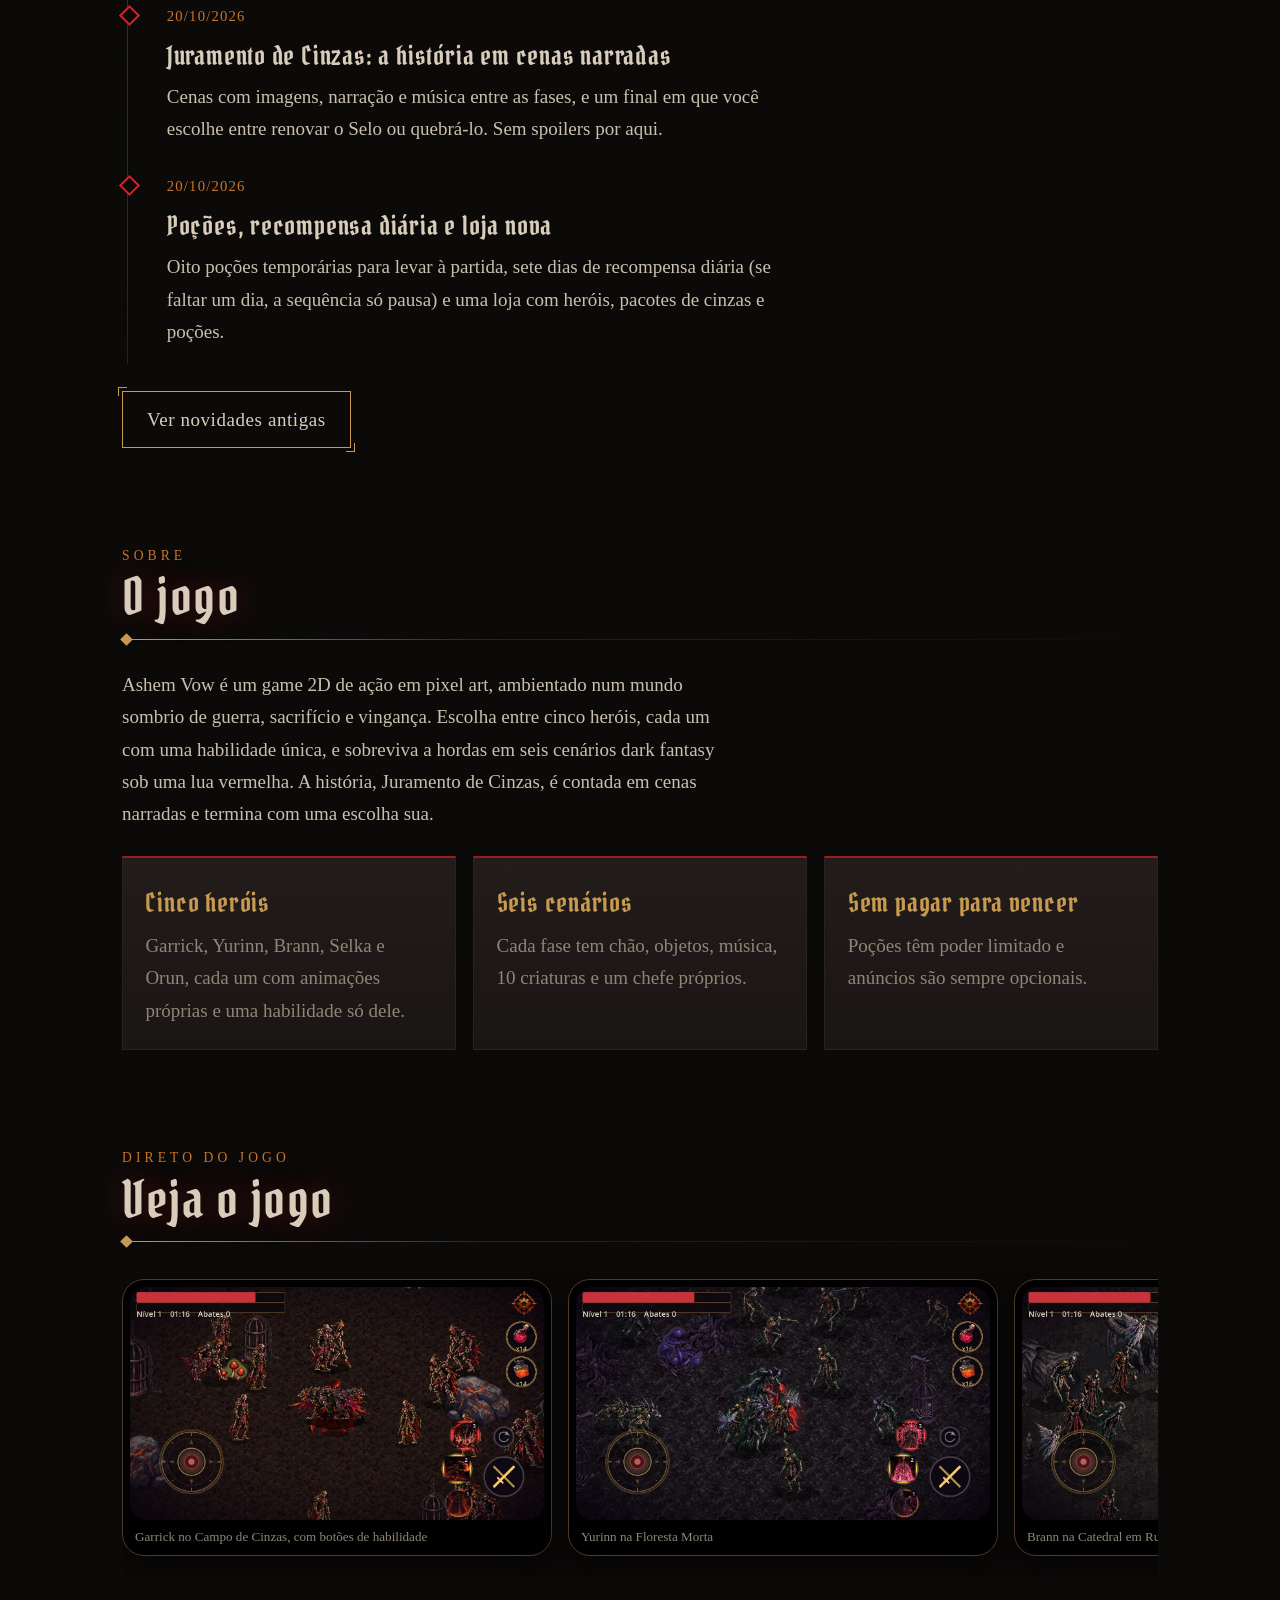
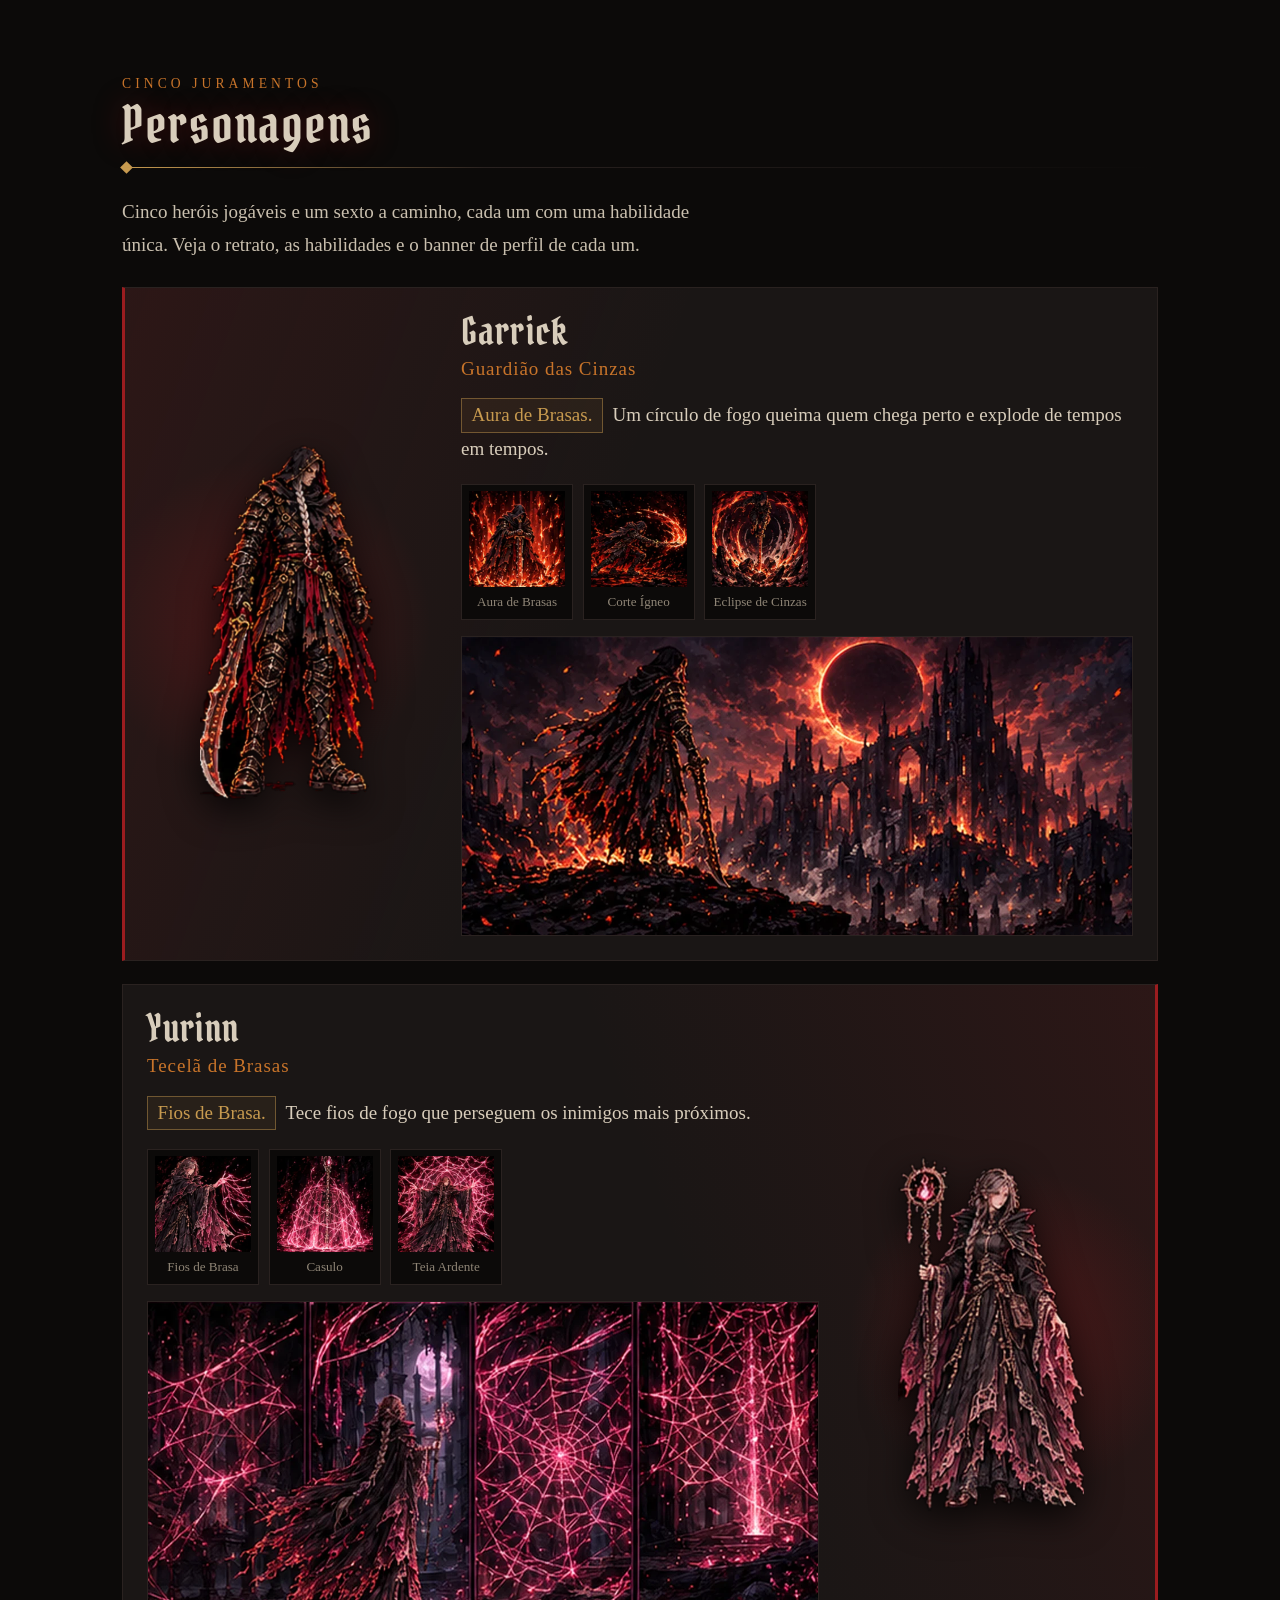
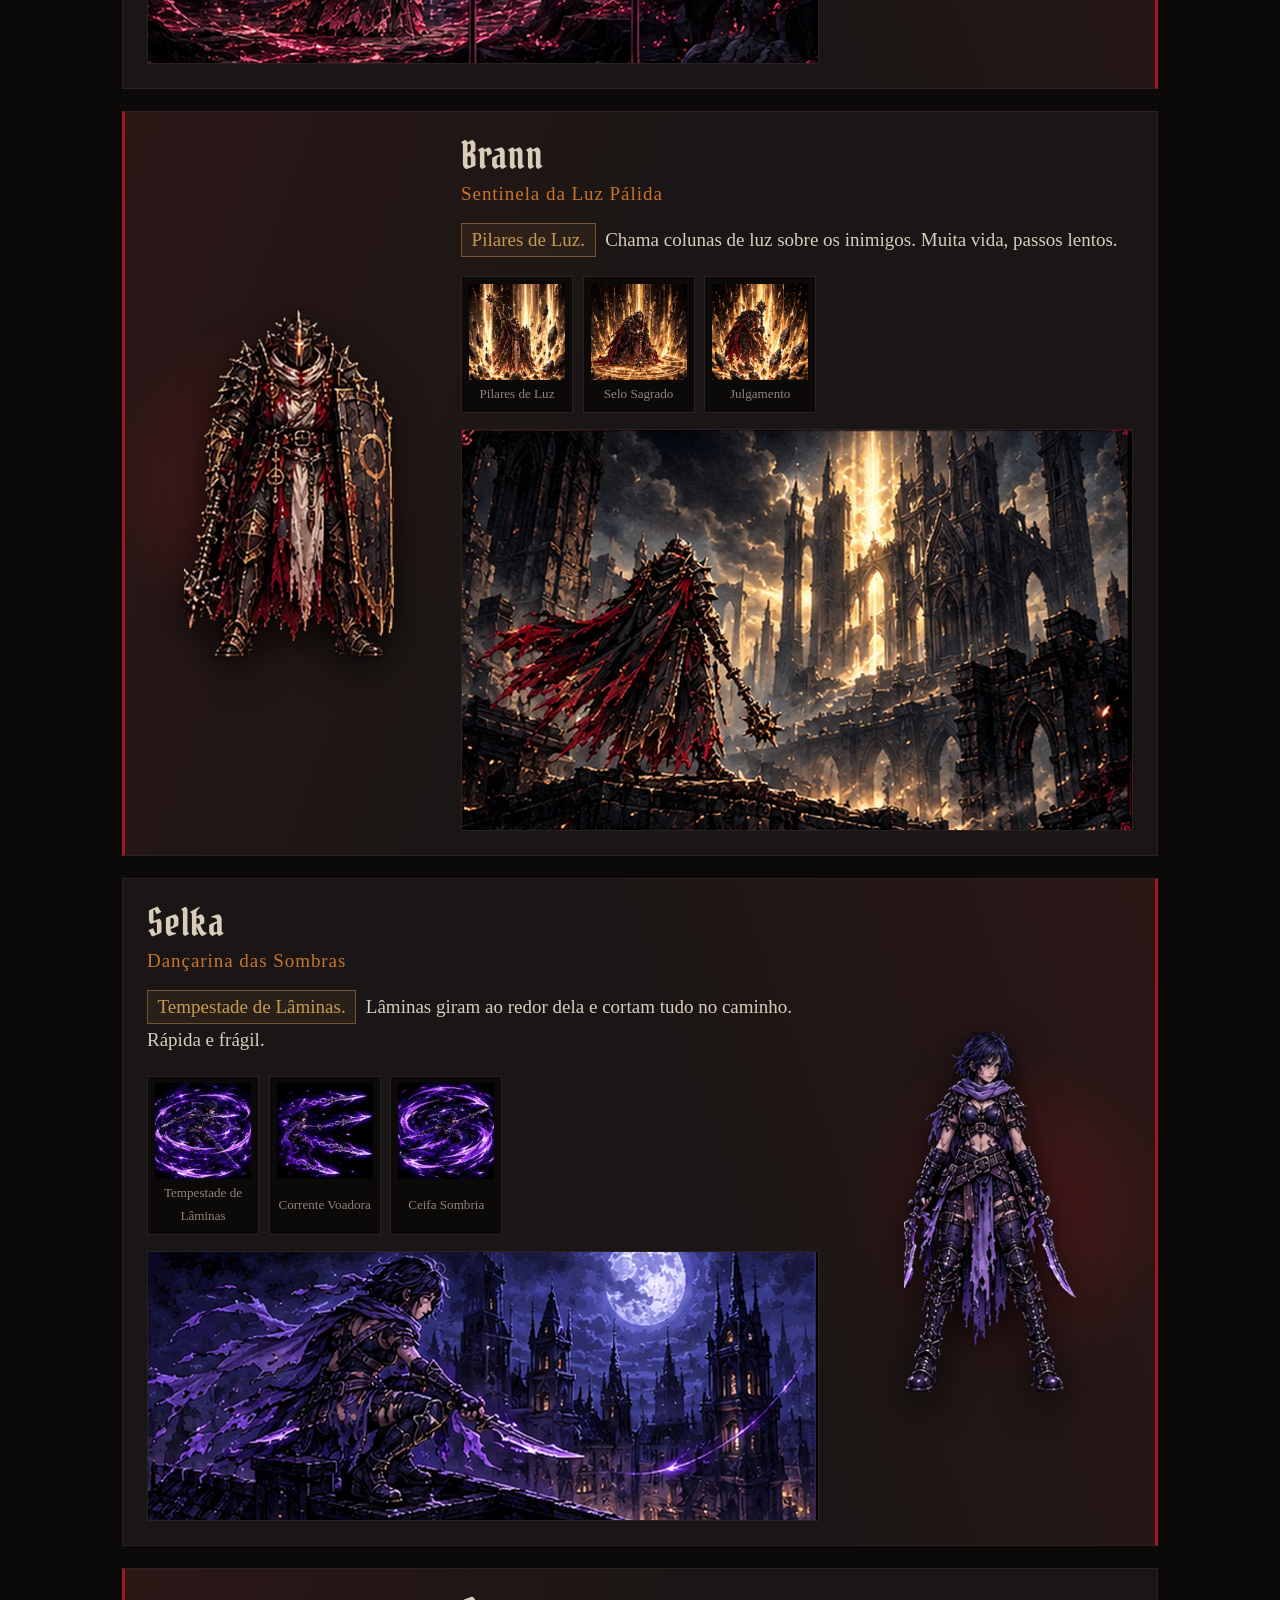
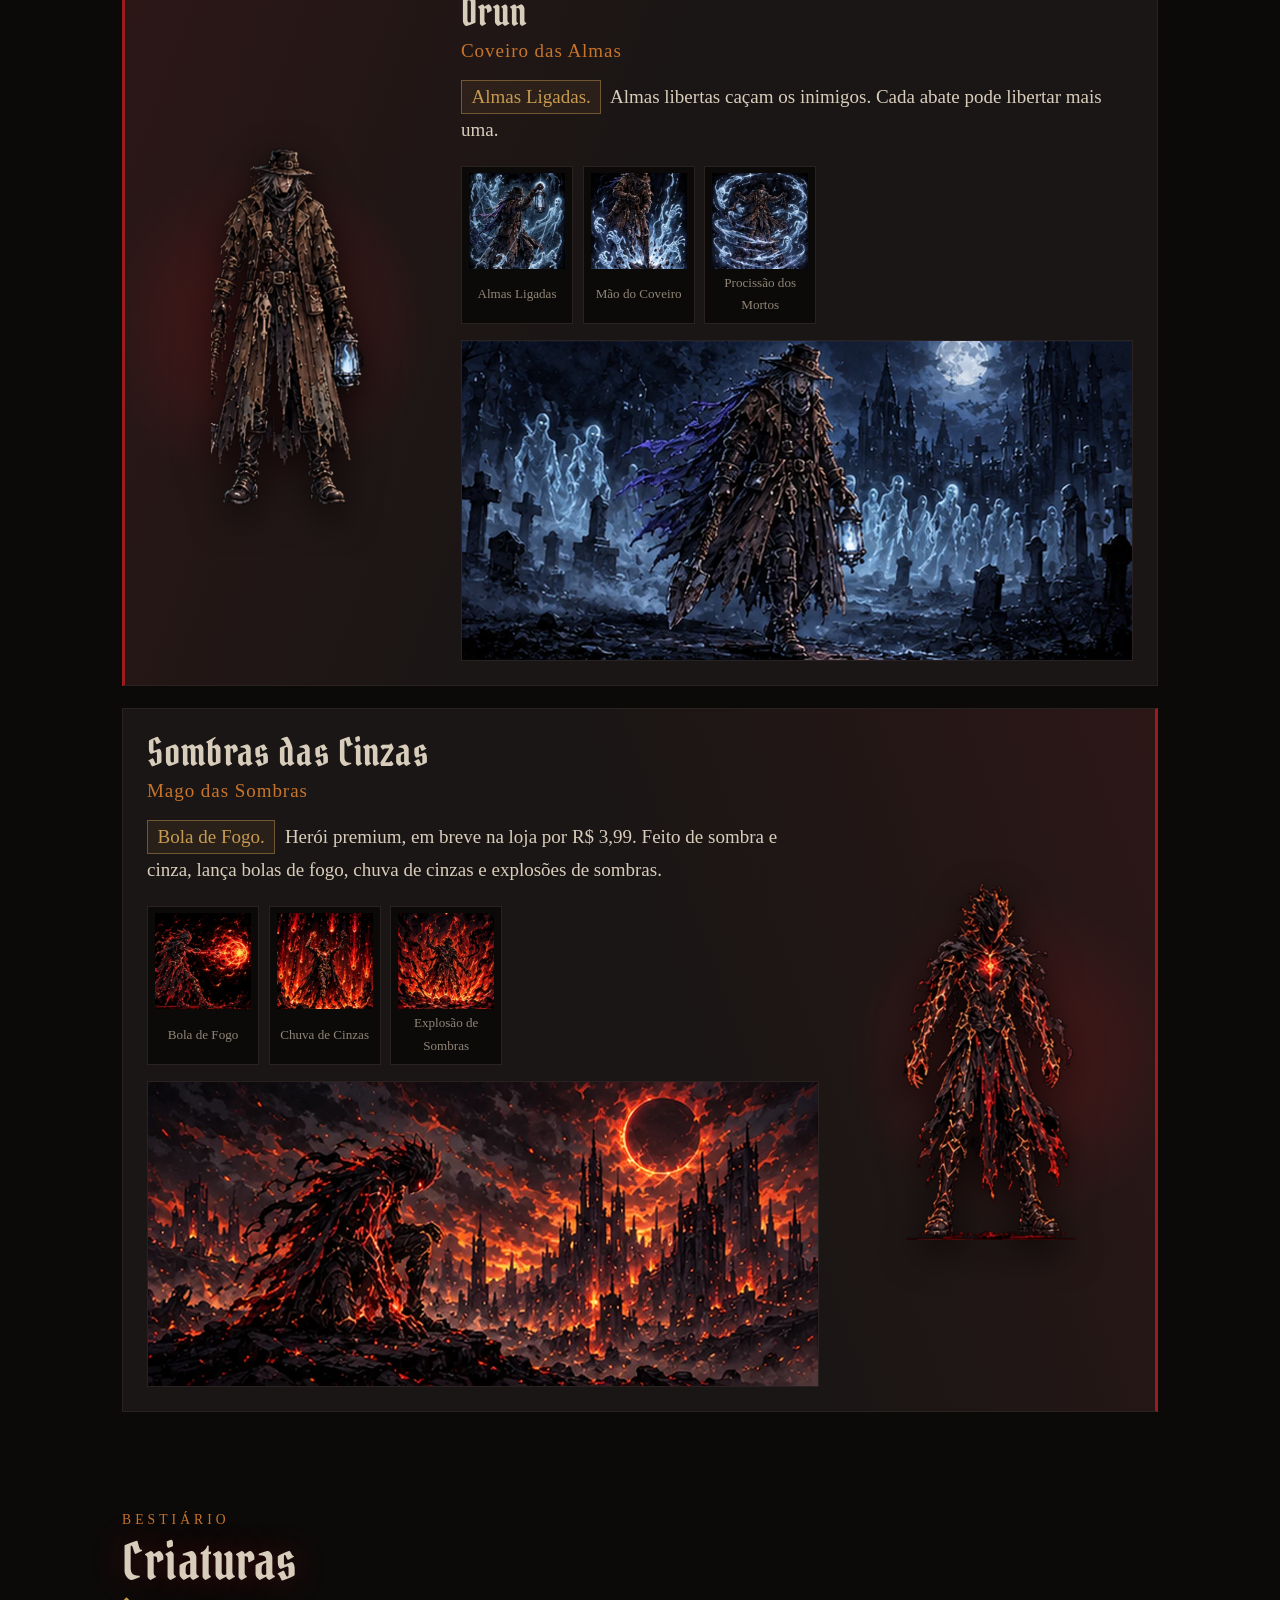
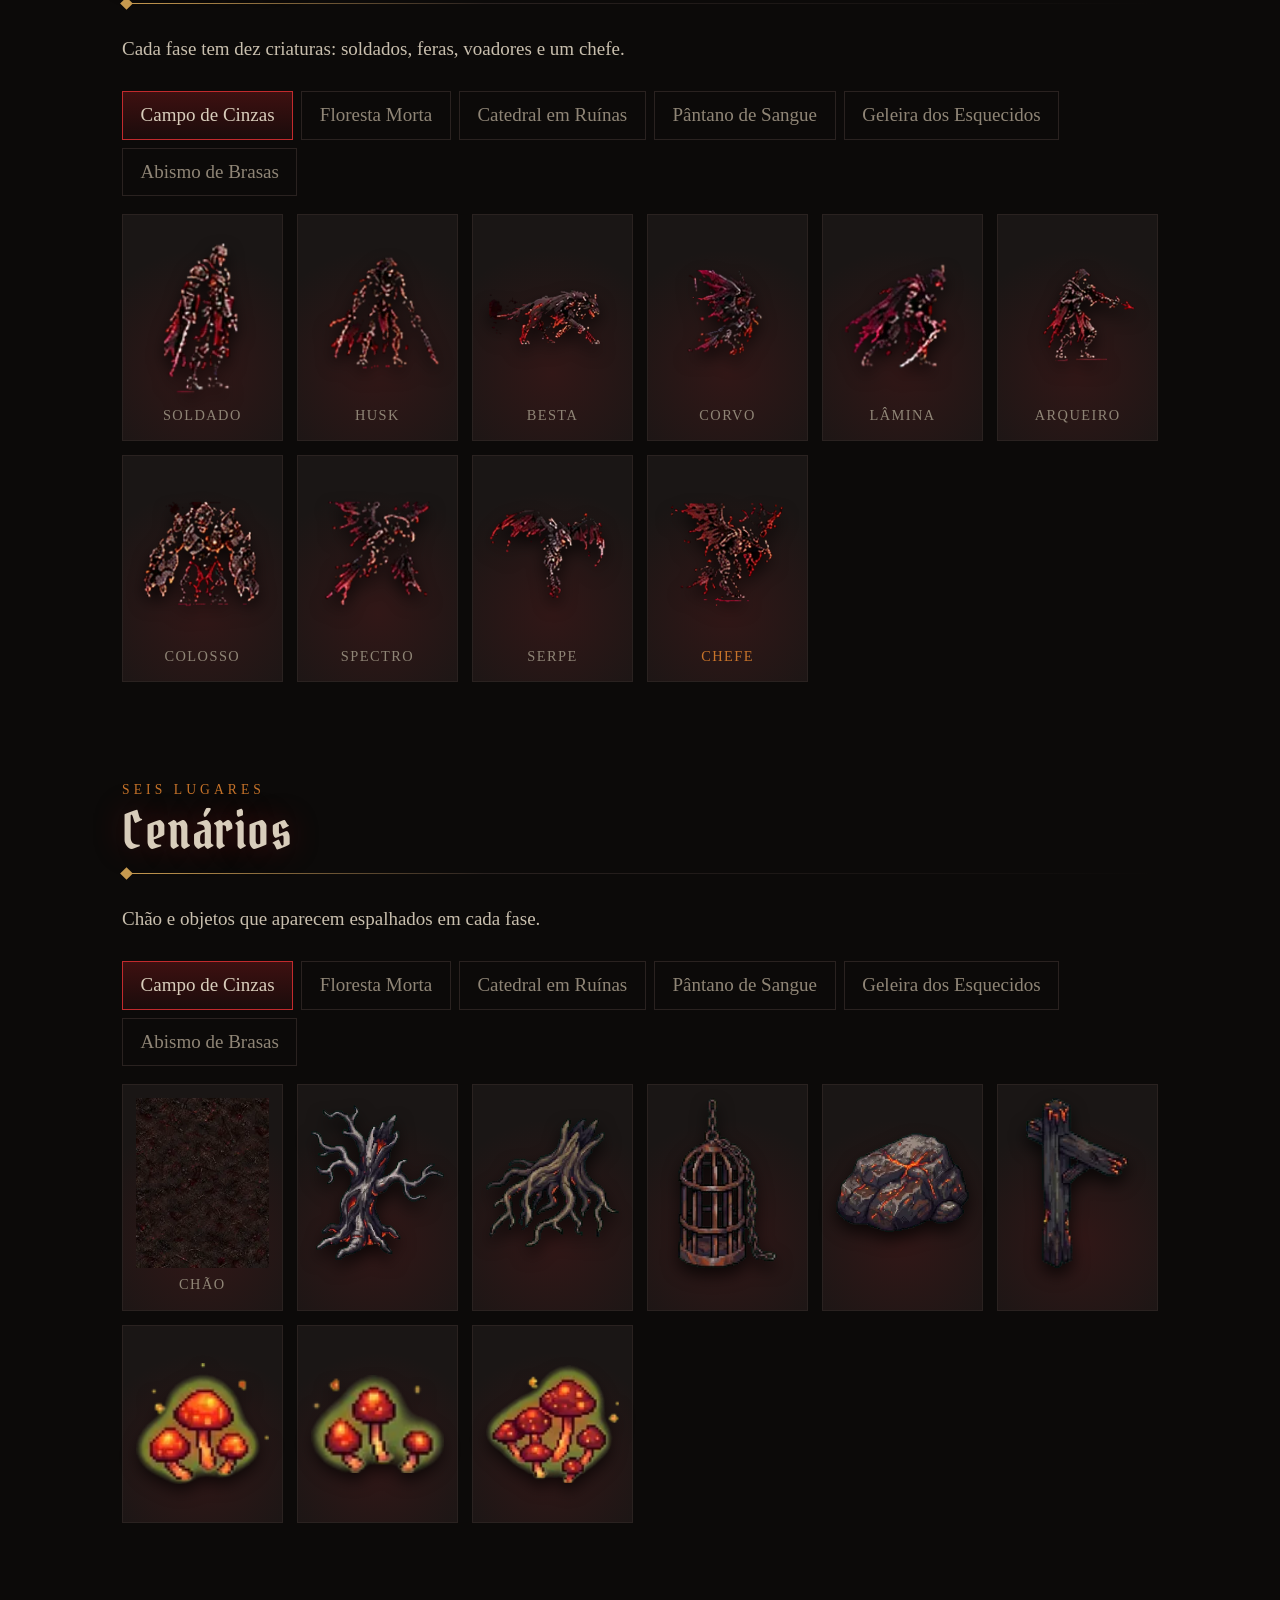
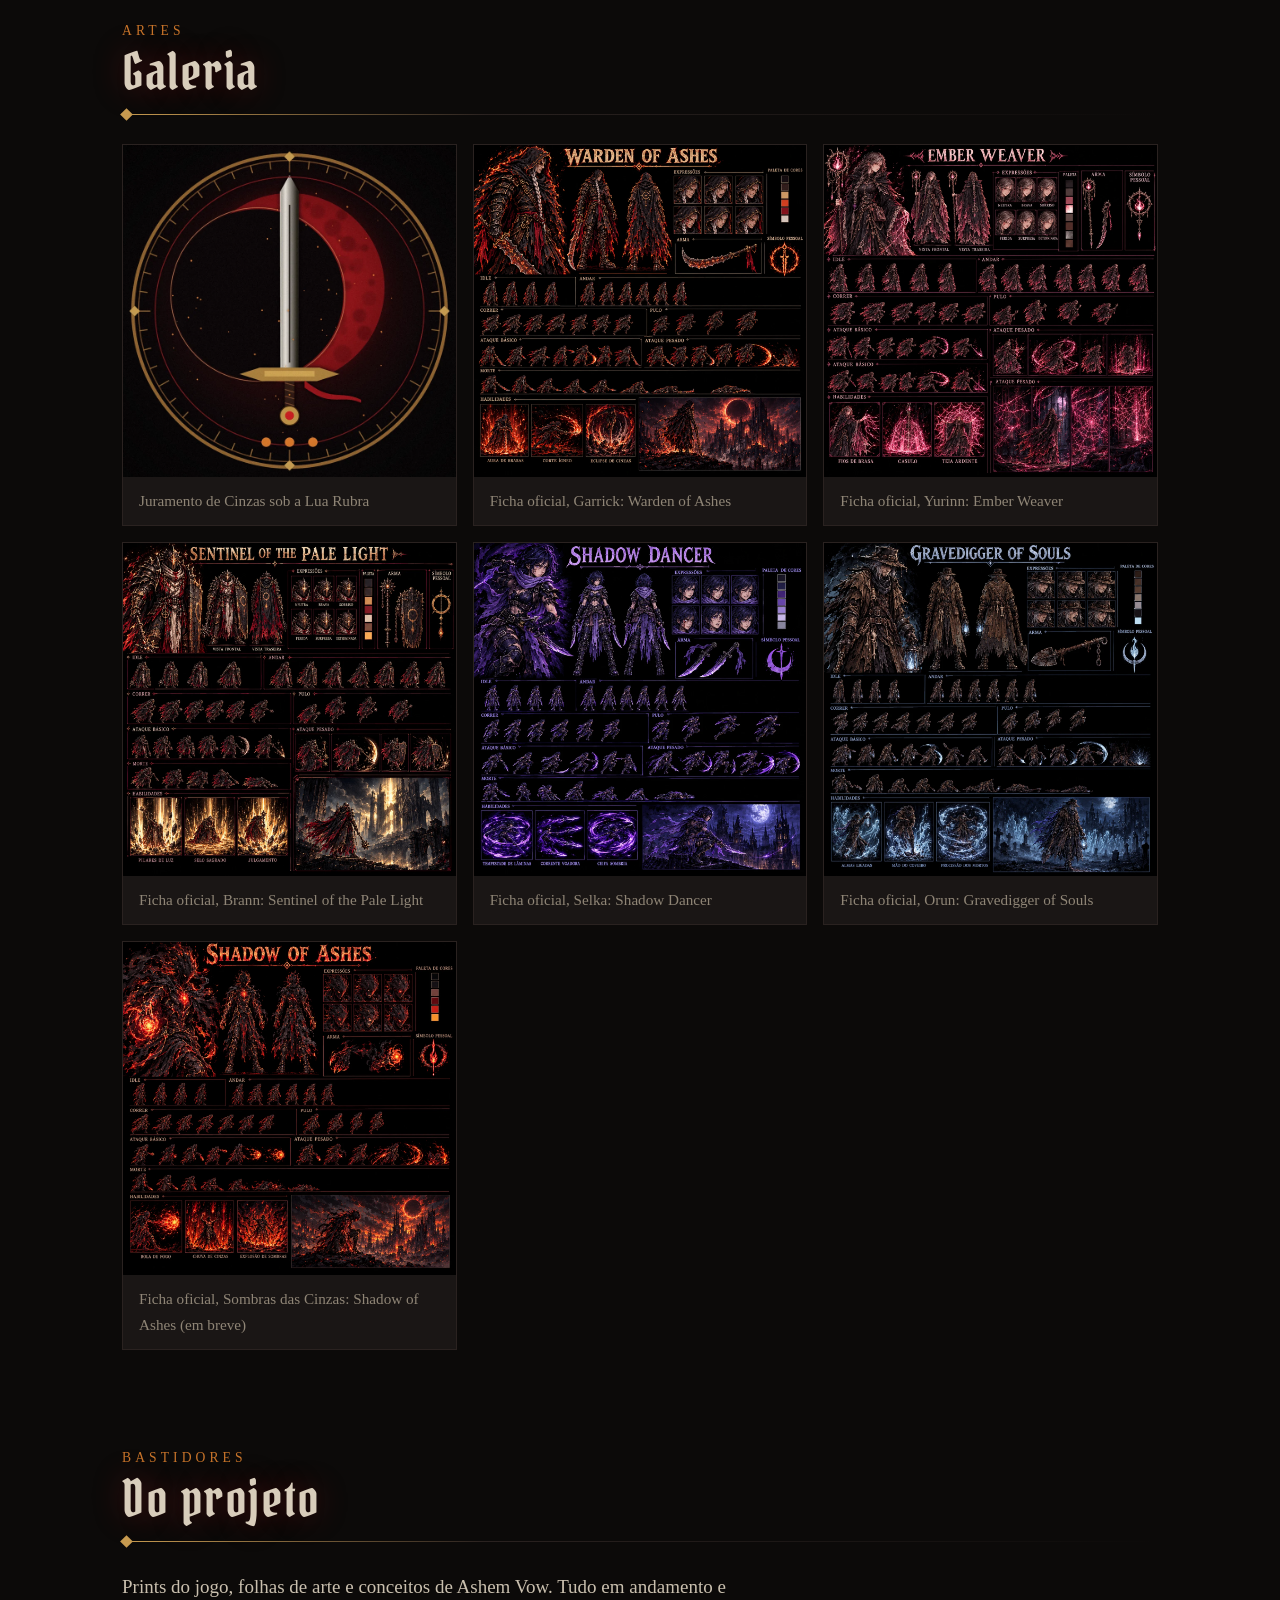
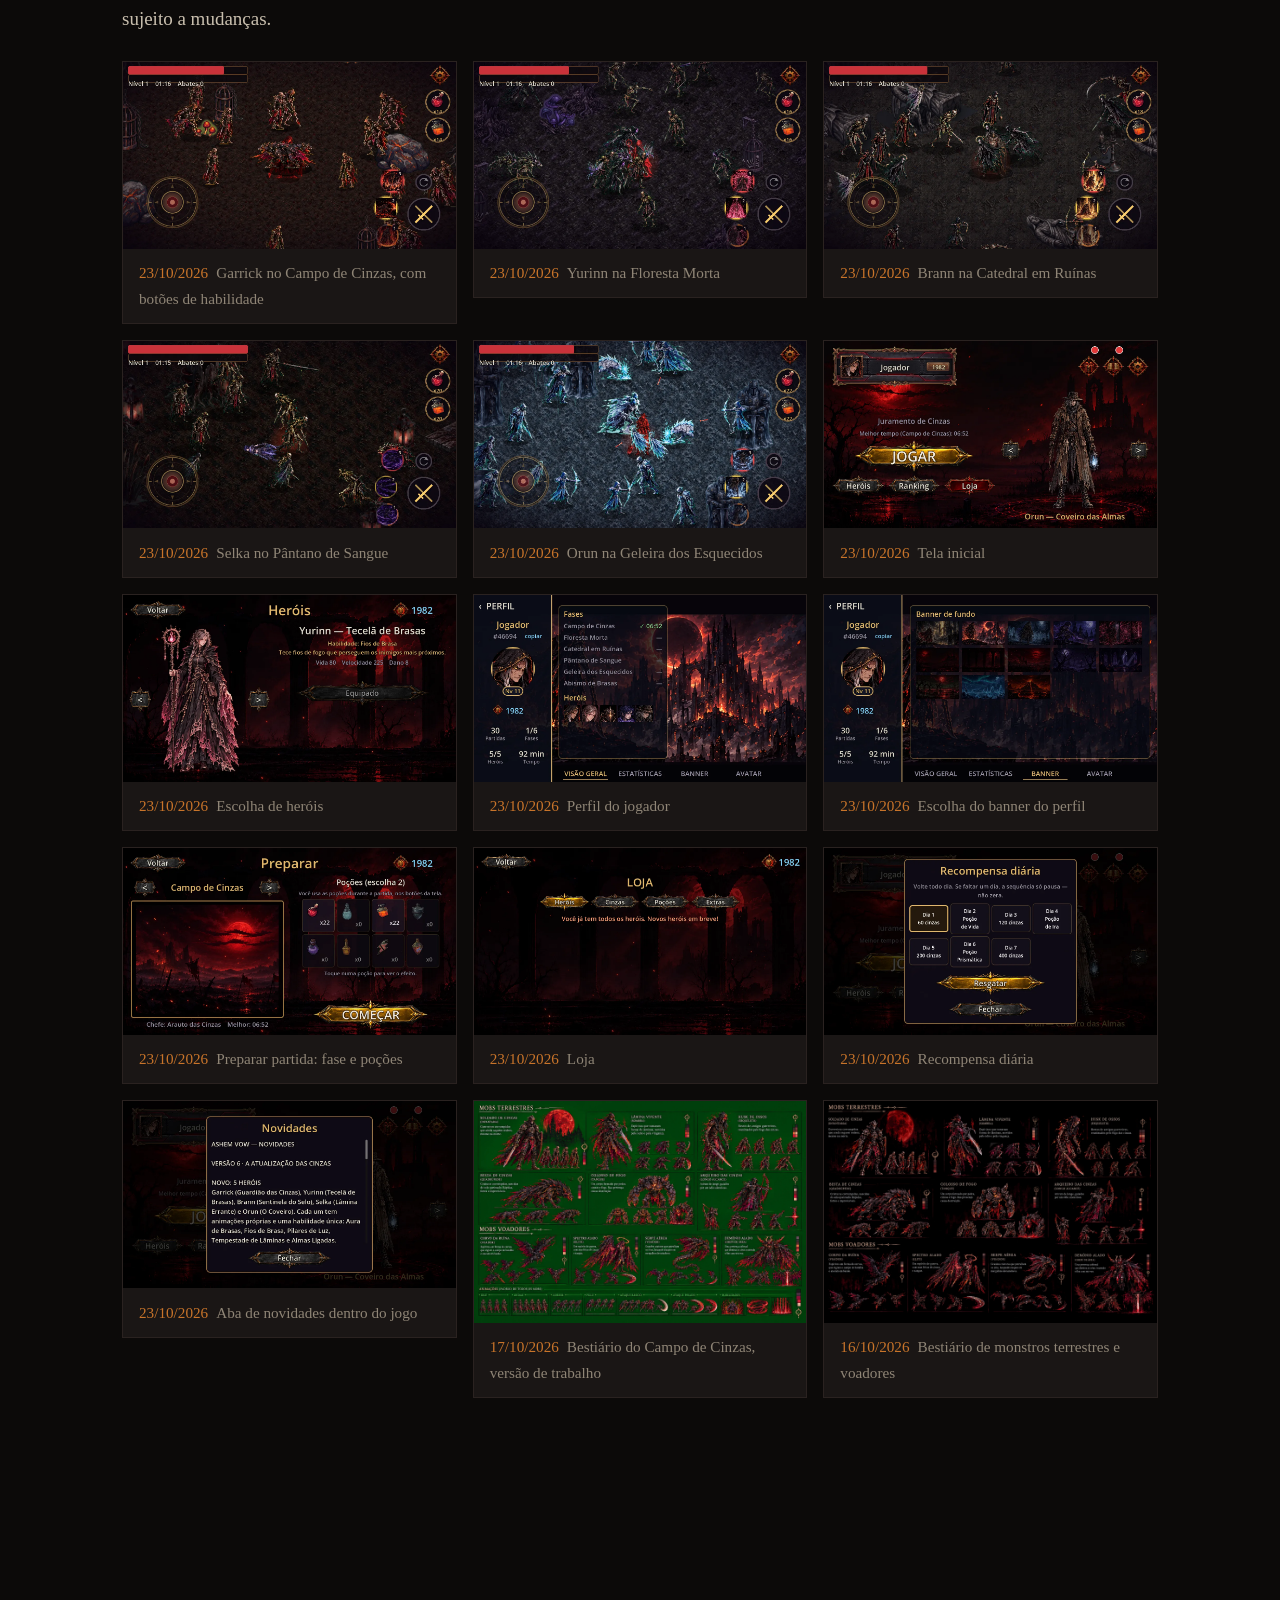
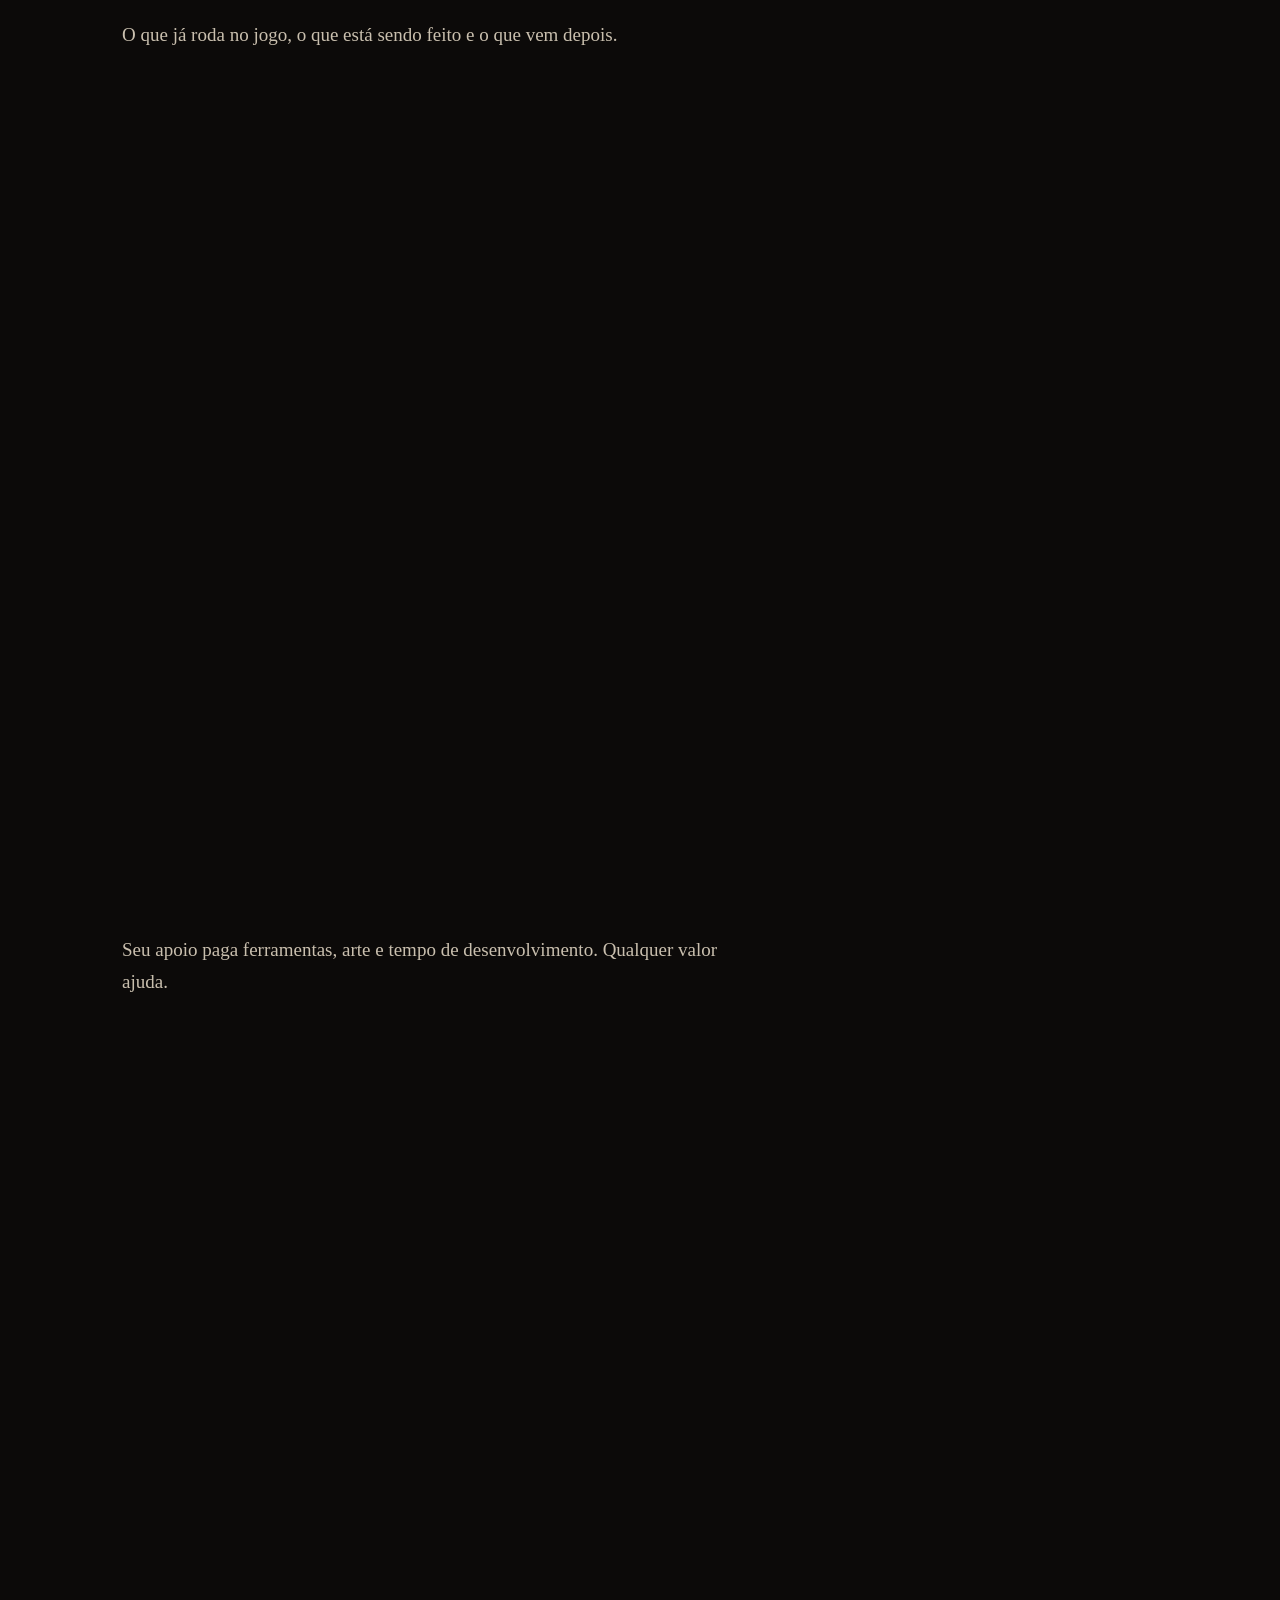
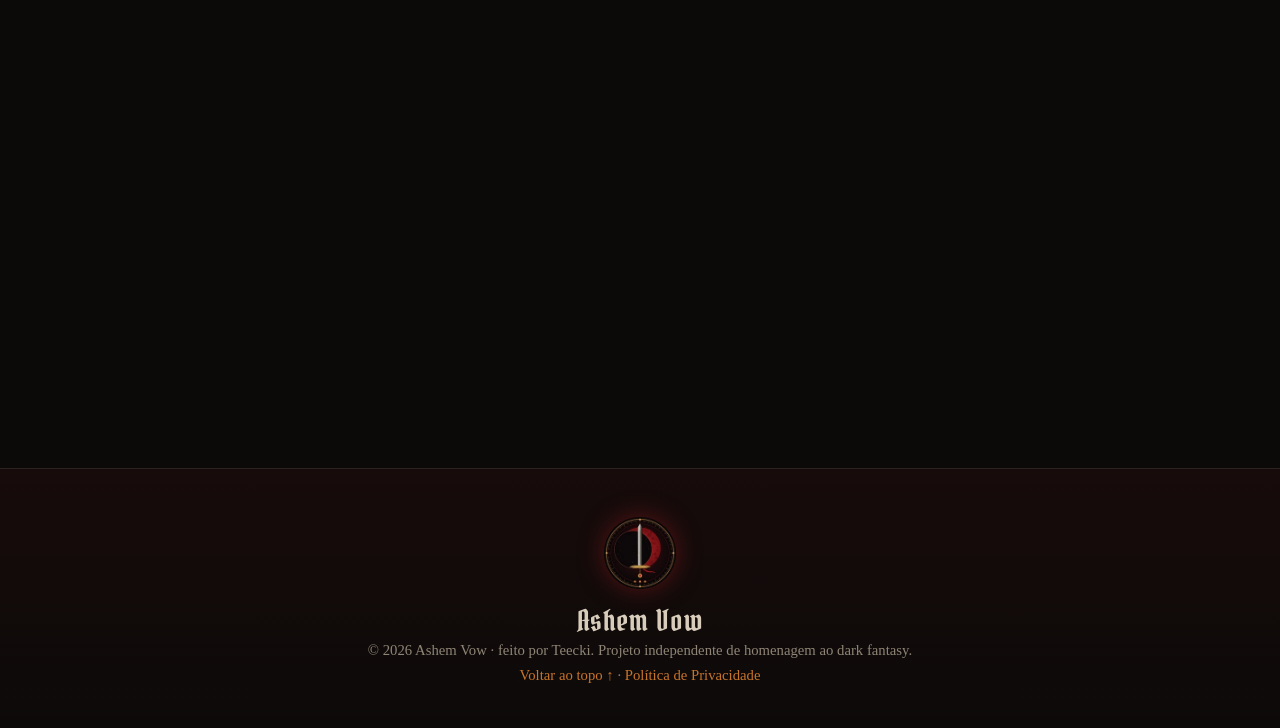
==== commit d56a5956: "Site: Sombras das Cinzas (em breve), ficha e novidade Co-Authored-By: Claude Sonnet 5.5 <noreply@ant" ====
--- a/index.html
+++ b/index.html
@@ -43,7 +43,7 @@
   <div class="ad" data-ad></div>
   <section id="jogo"><header class="sec"><span>Sobre</span><h2>O jogo</h2></header><p id="sobre" class="lead"></p><div id="recursos" class="recursos"></div></section>
   <section id="veja"><header class="sec"><span>Direto do jogo</span><h2>Veja o jogo</h2></header><div id="prints" class="prints" tabindex="0" aria-label="Prints do jogo"></div></section>
-  <section id="personagens"><header class="sec"><span>Cinco juramentos</span><h2>Personagens</h2></header><p class="lead">Cinco heróis, cada um com uma habilidade única. Veja o retrato, as habilidades e o banner de perfil de cada um.</p><div id="personagens-itens" class="herois"></div></section>
+  <section id="personagens"><header class="sec"><span>Cinco juramentos</span><h2>Personagens</h2></header><p class="lead">Cinco heróis jogáveis e um sexto a caminho, cada um com uma habilidade única. Veja o retrato, as habilidades e o banner de perfil de cada um.</p><div id="personagens-itens" class="herois"></div></section>
   <section id="criaturas"><header class="sec"><span>Bestiário</span><h2>Criaturas</h2></header><p class="lead">Cada fase tem dez criaturas: soldados, feras, voadores e um chefe.</p><div id="criaturas-abas" class="abas"></div><div id="criaturas-itens" class="criaturas"></div></section>
   <section id="cenarios"><header class="sec"><span>Seis lugares</span><h2>Cenários</h2></header><p class="lead">Chão e objetos que aparecem espalhados em cada fase.</p><div id="cenarios-abas" class="abas"></div><div id="cenarios-itens" class="cenarios"></div></section>
   <section id="galeria"><header class="sec"><span>Artes</span><h2>Galeria</h2></header><div id="galeria-itens" class="galeria"></div></section>
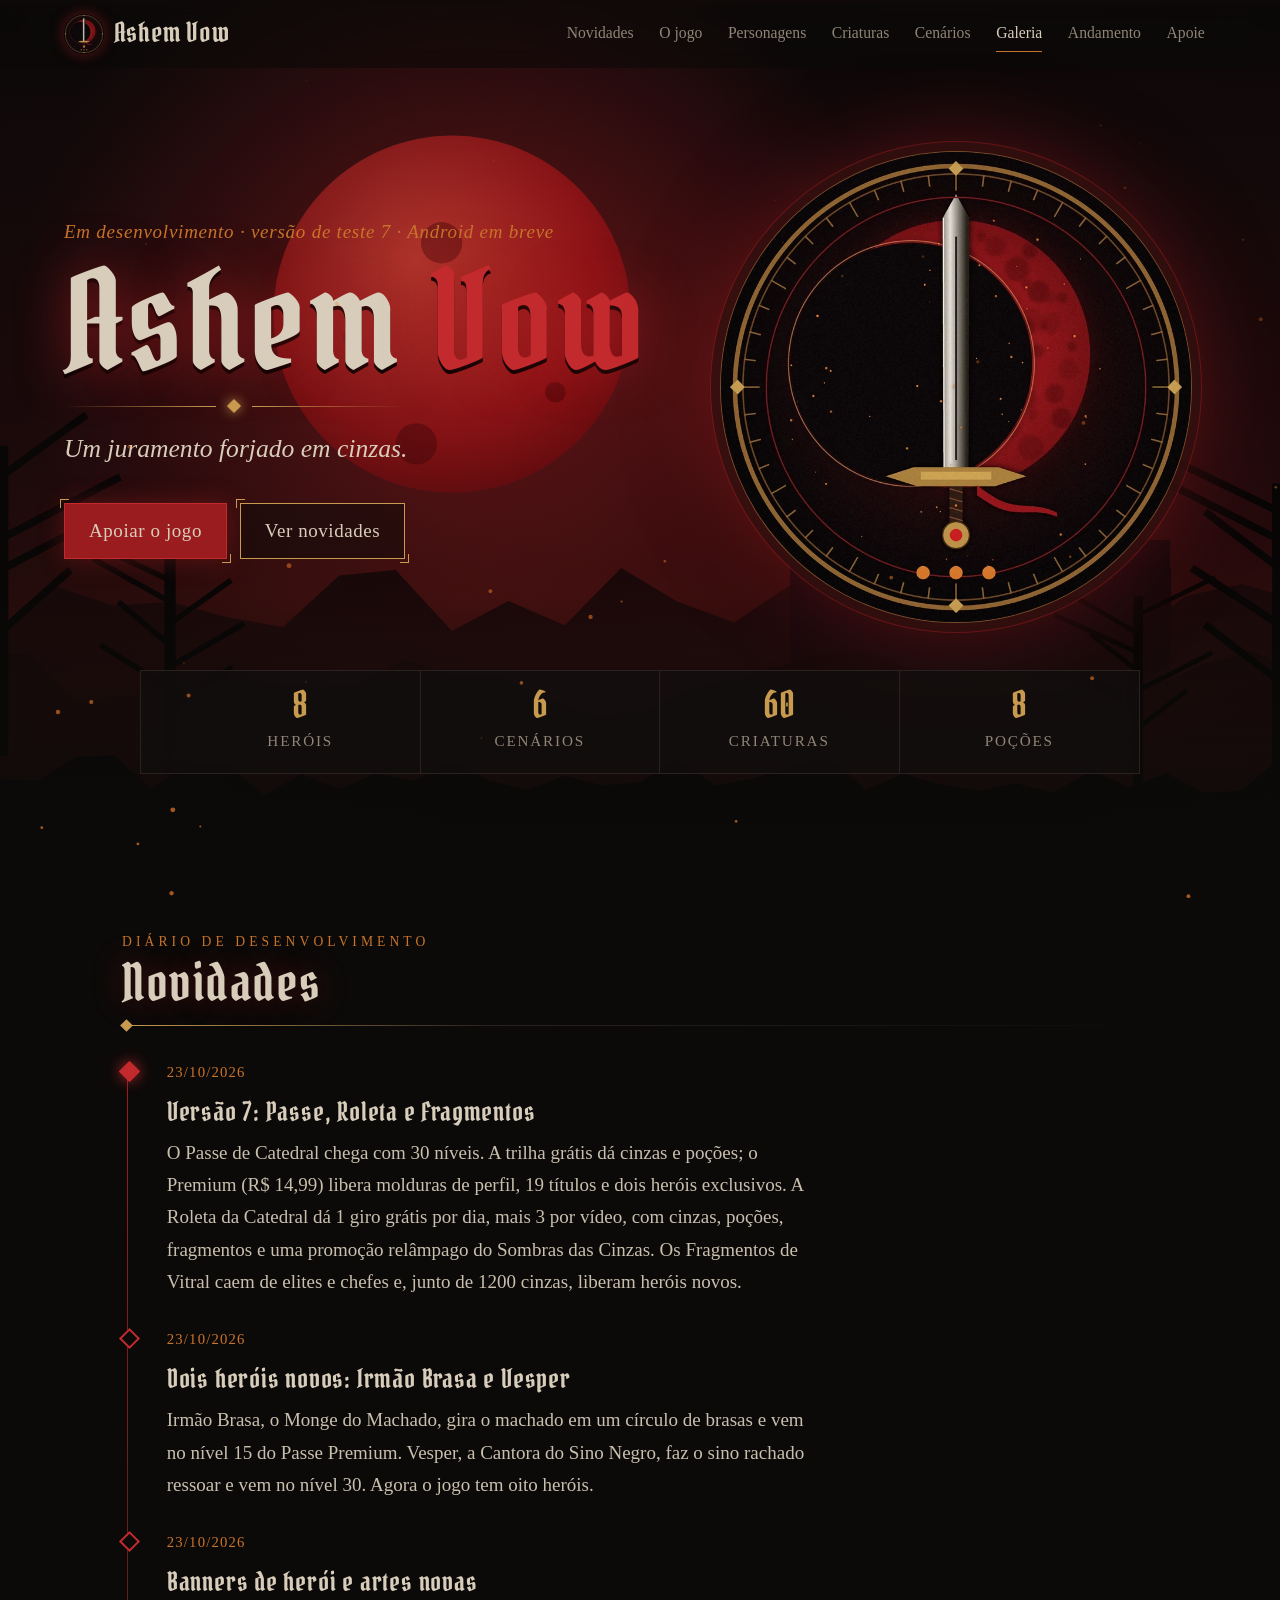
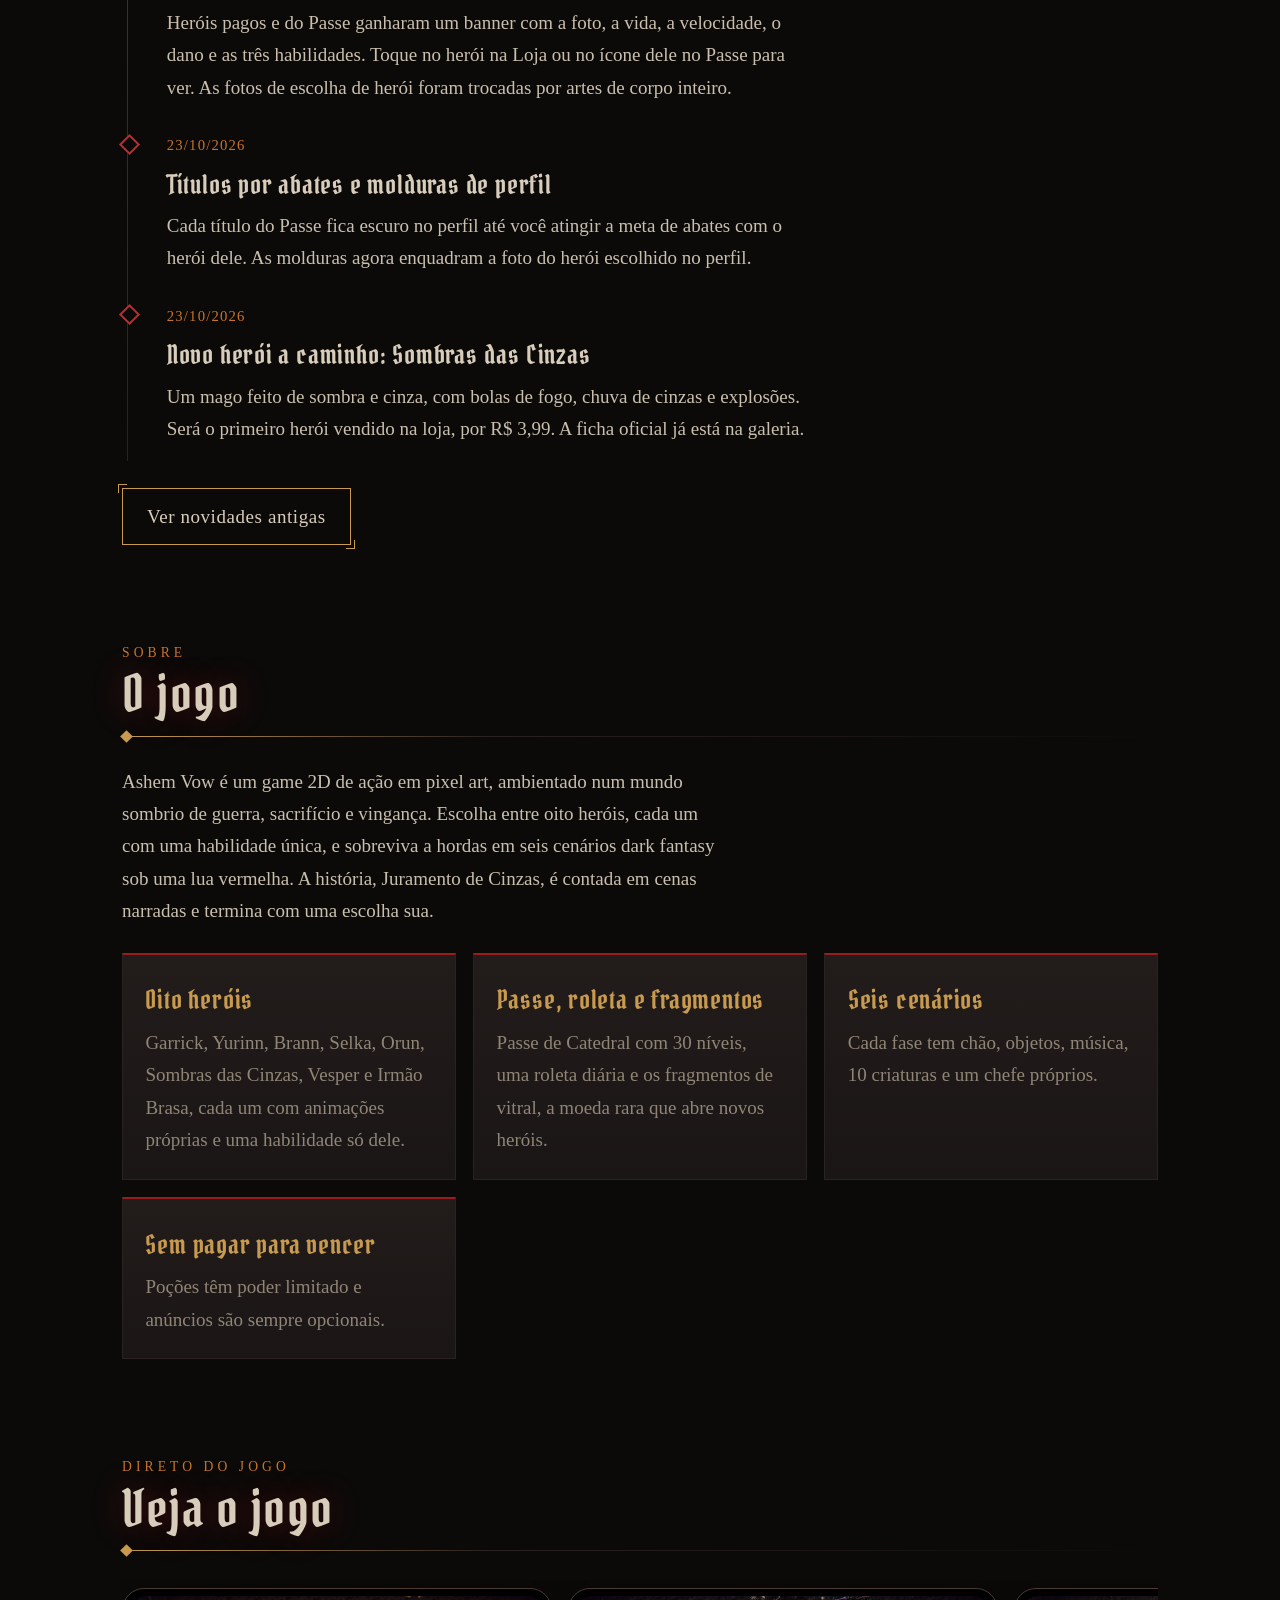
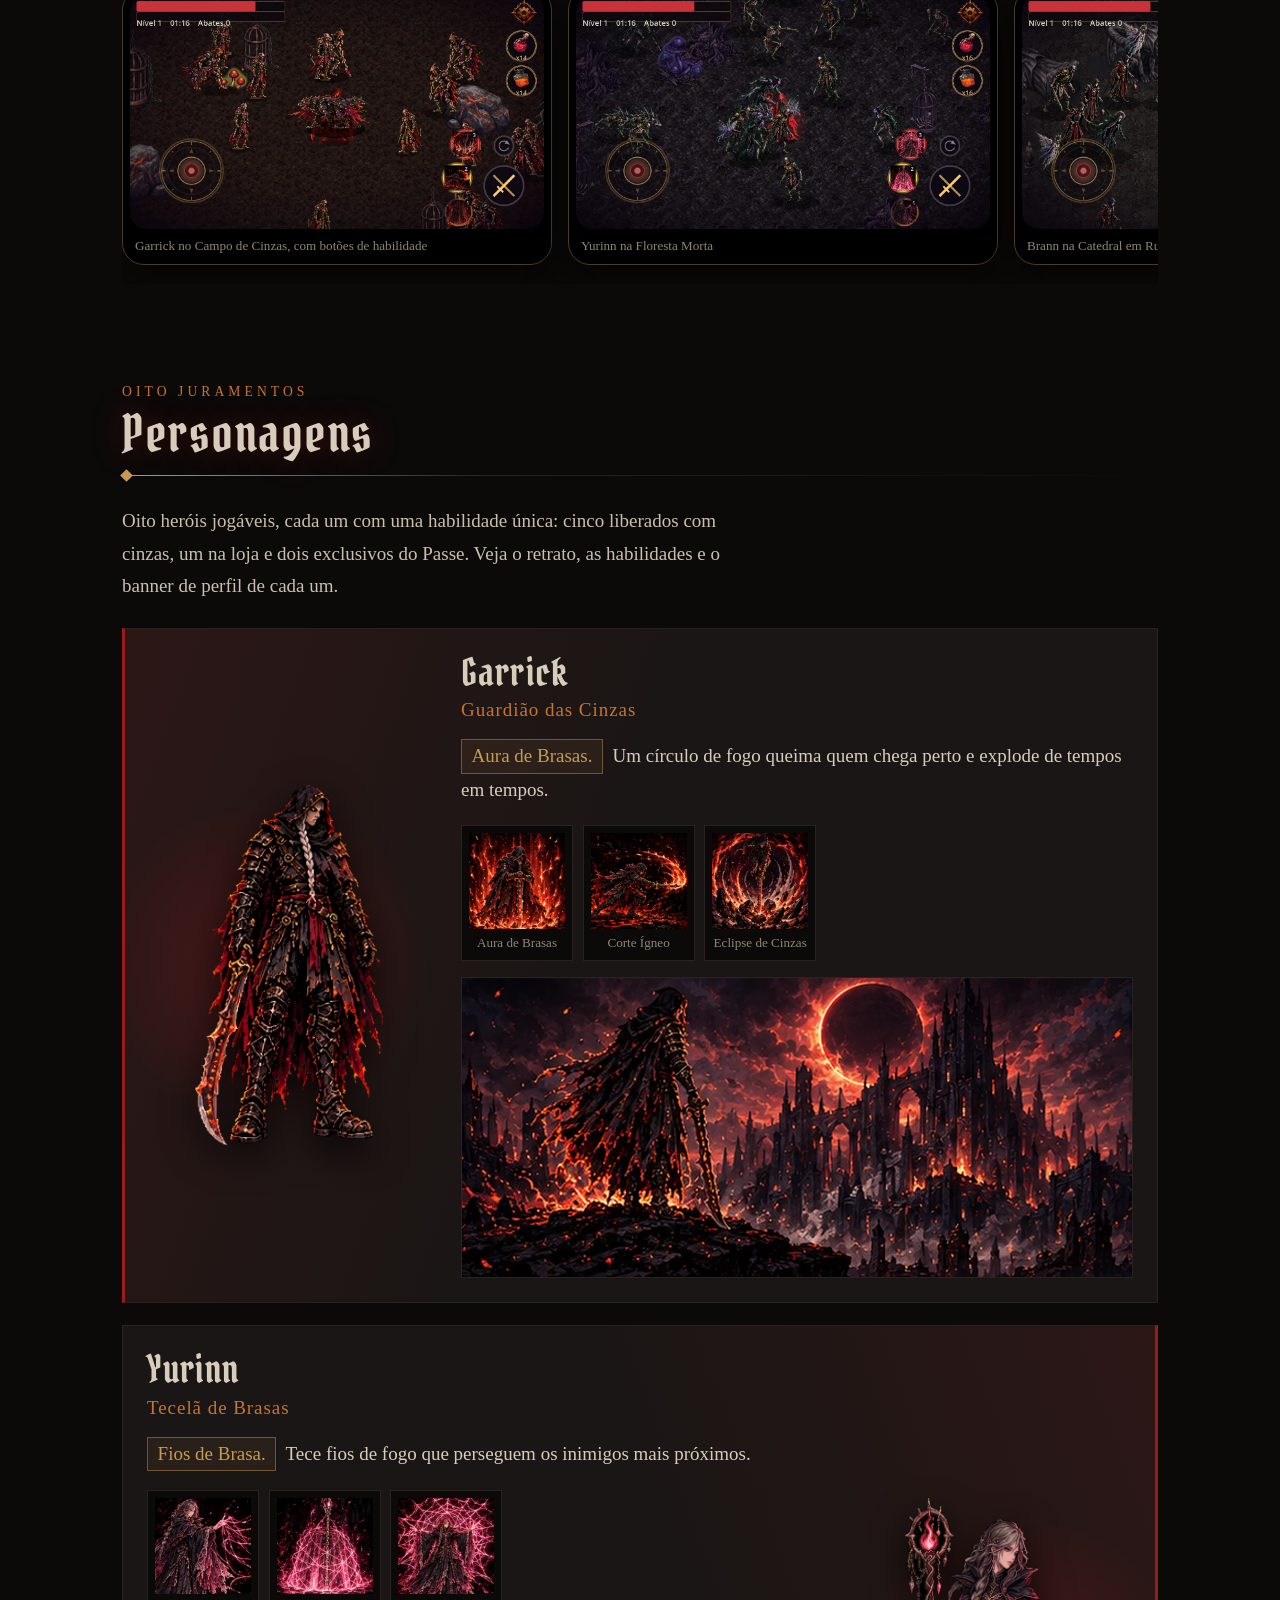
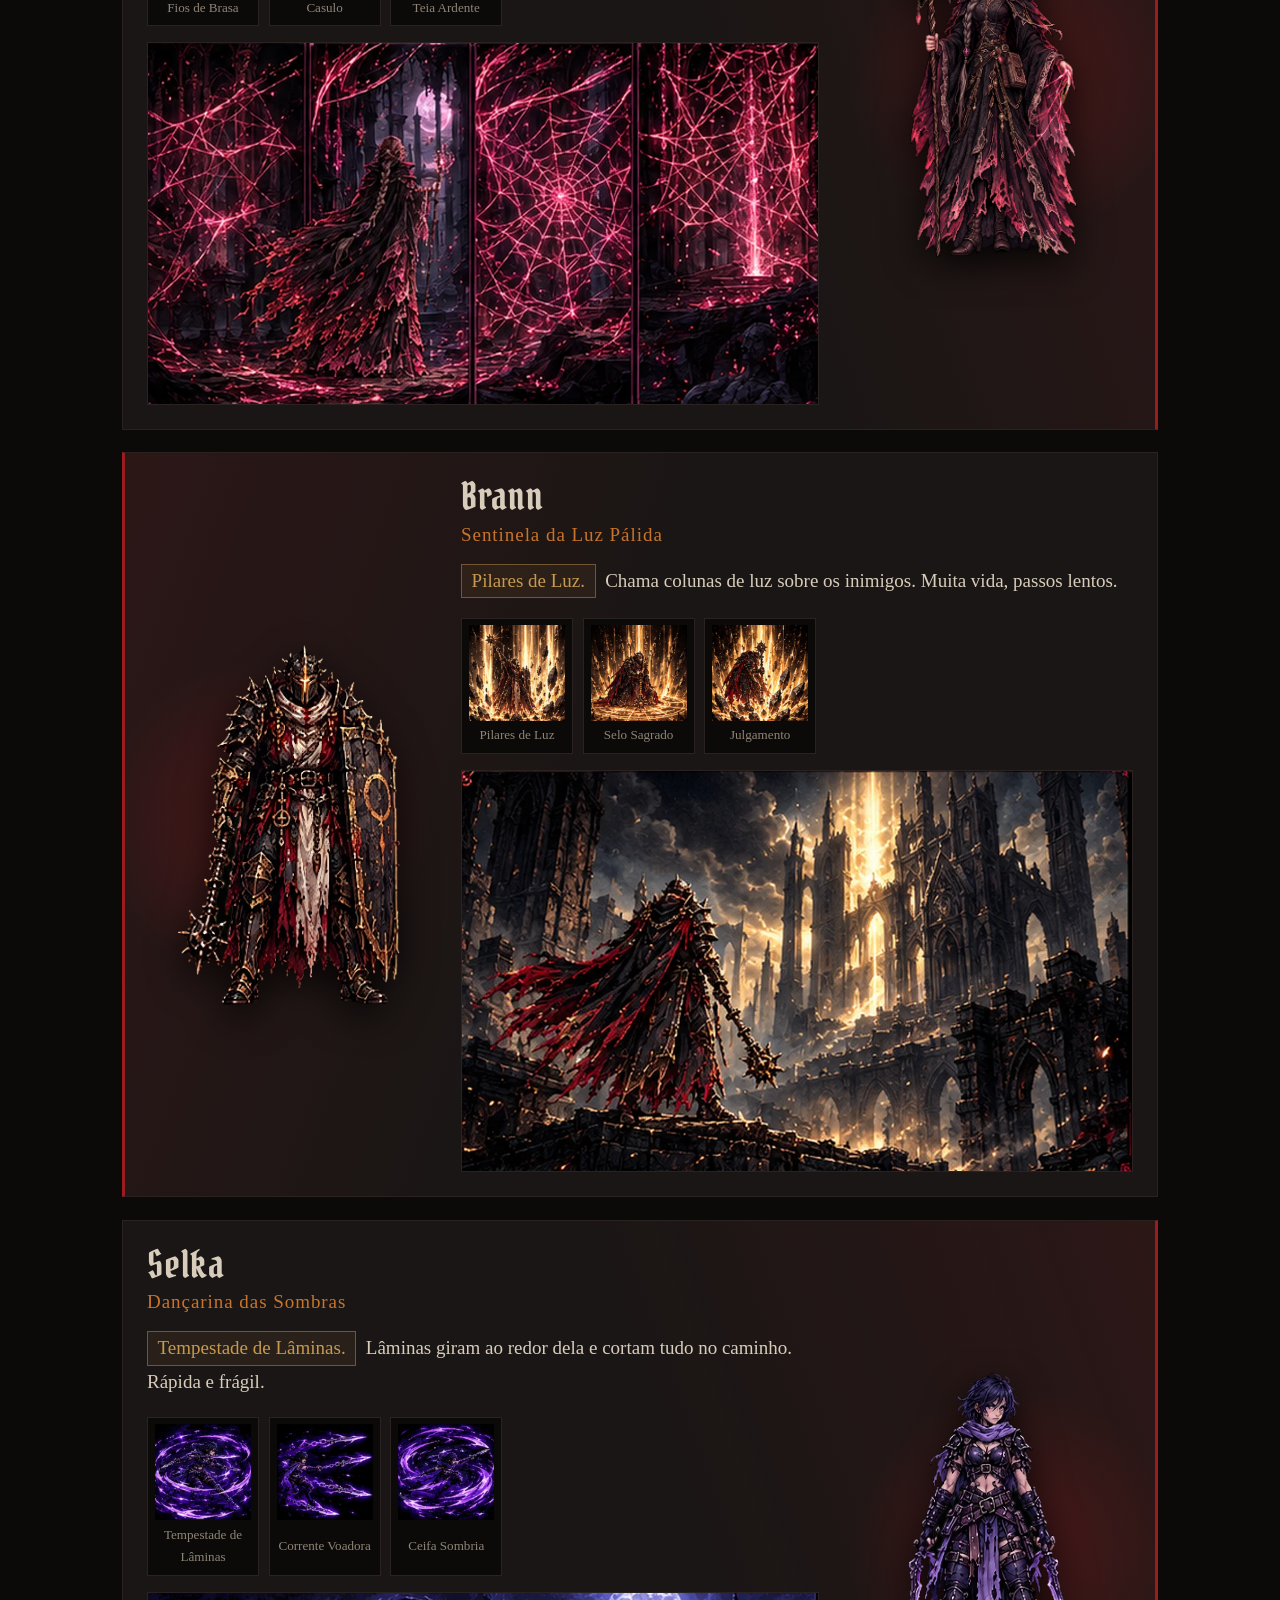
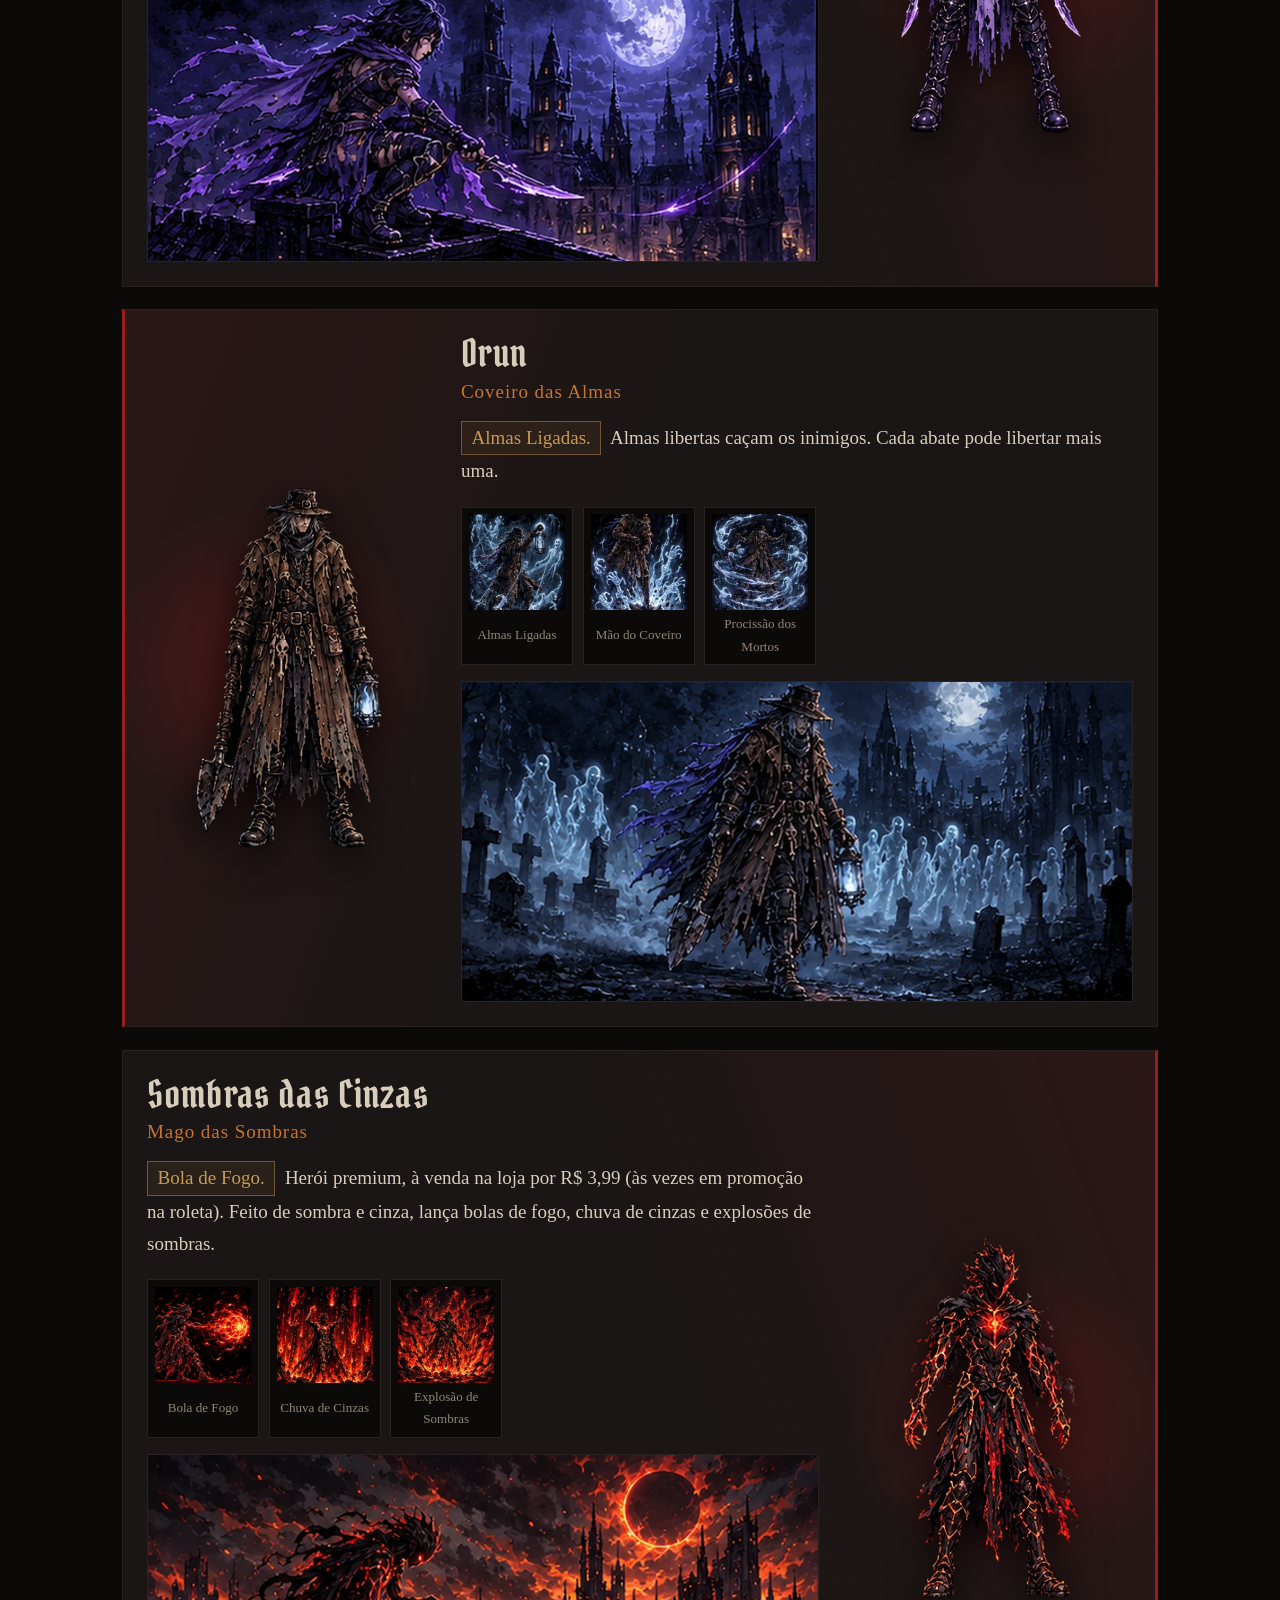
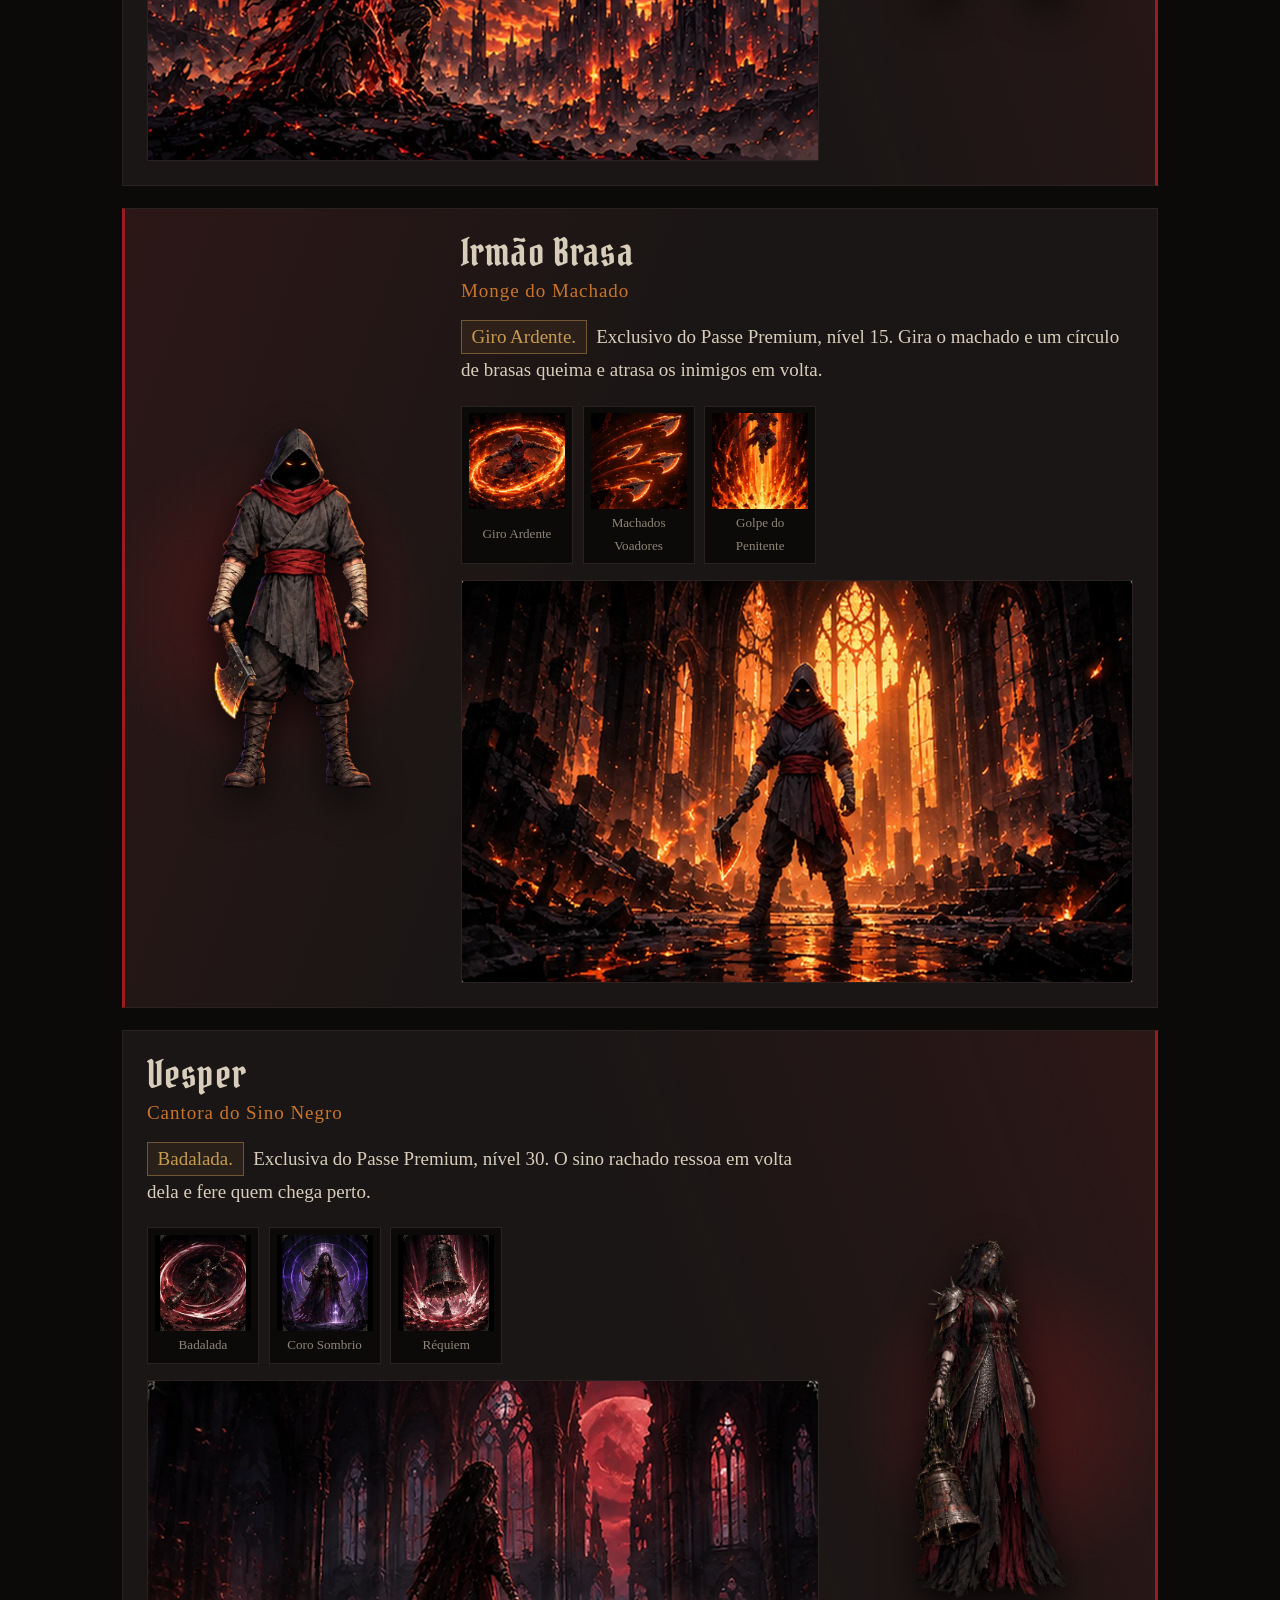
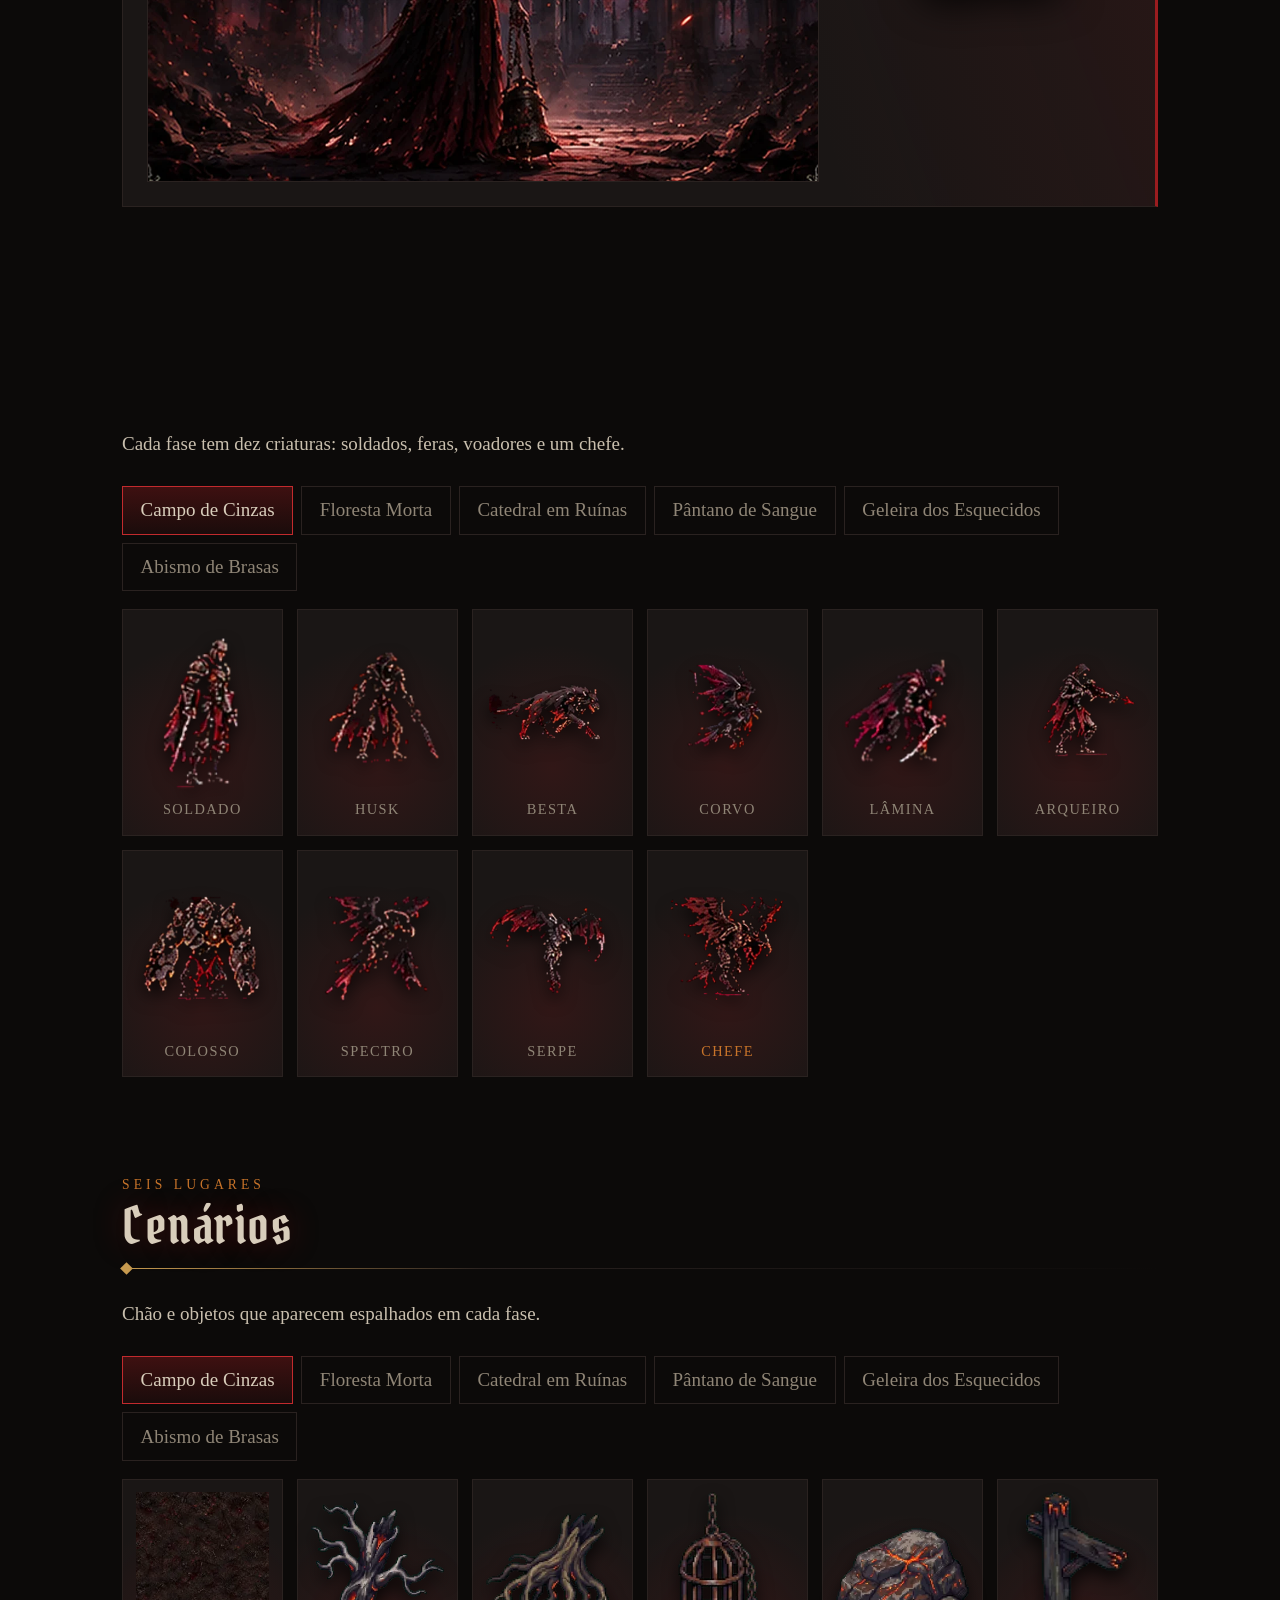
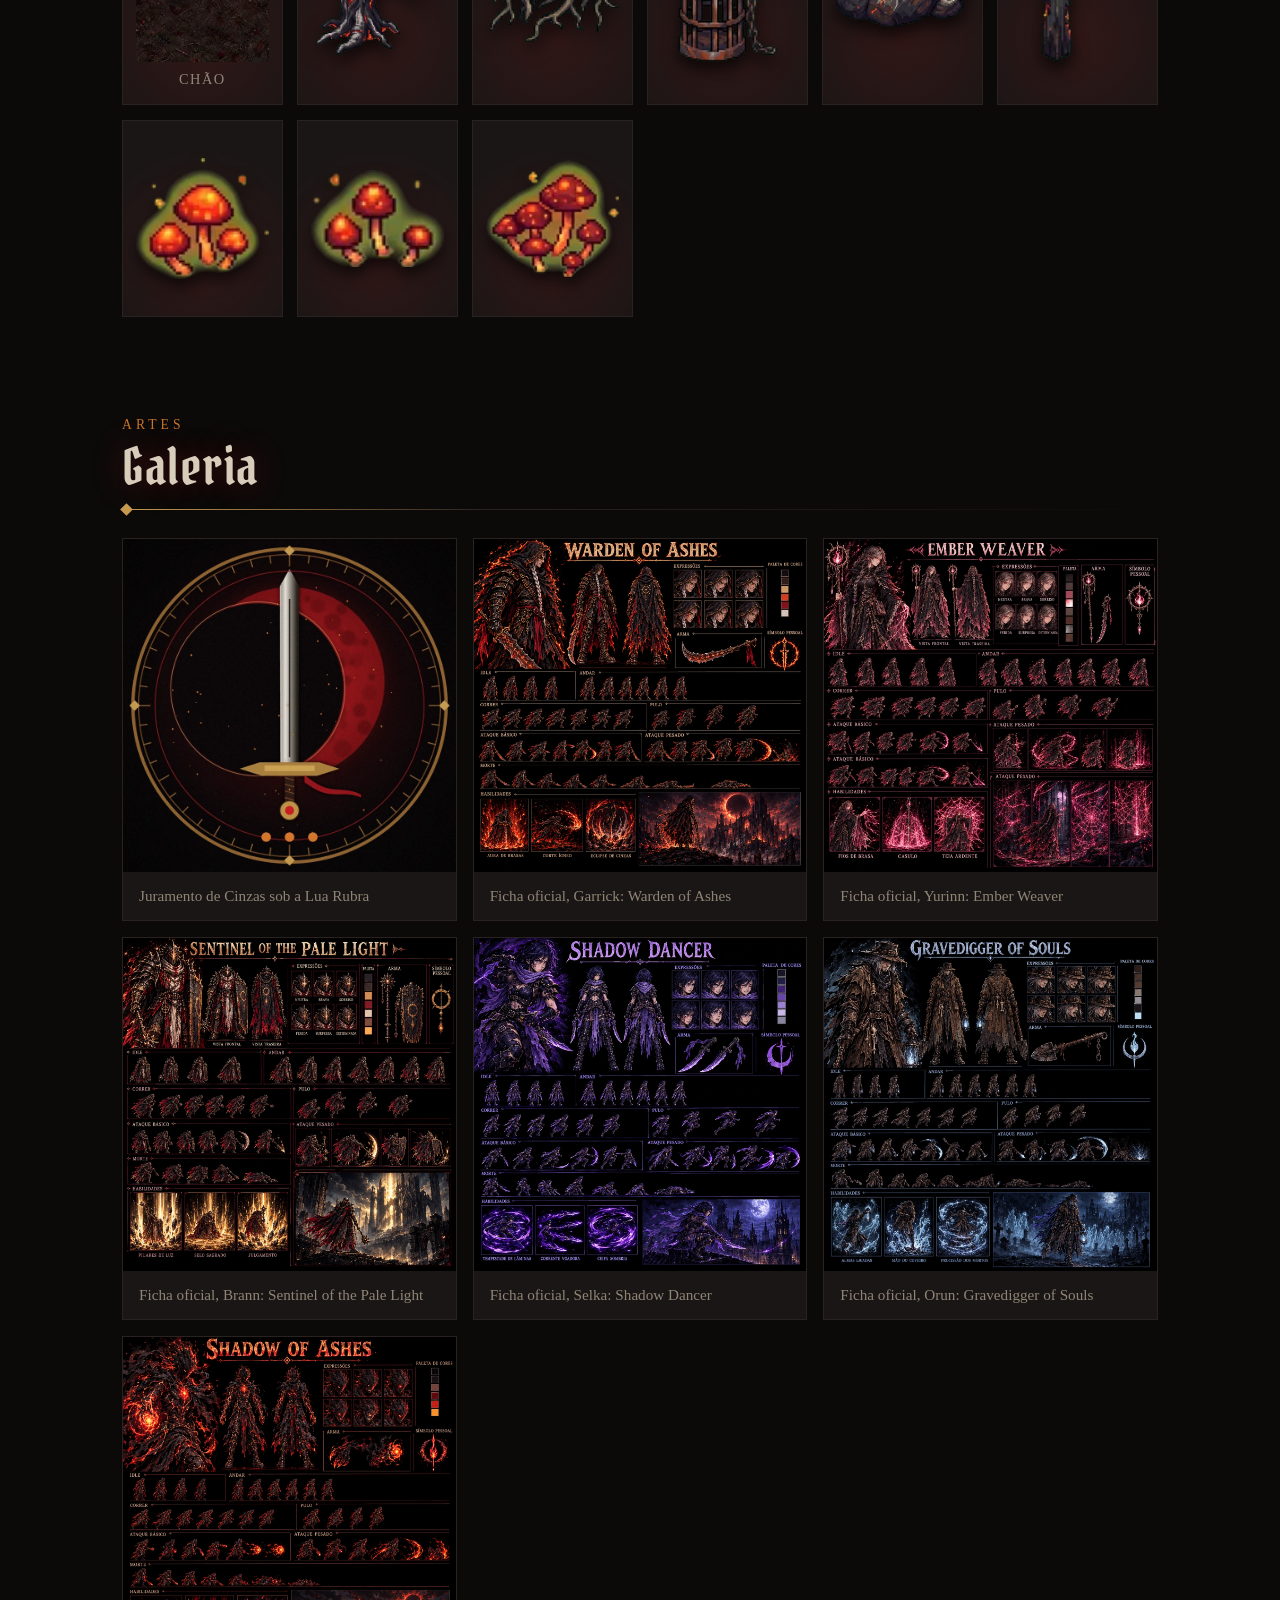
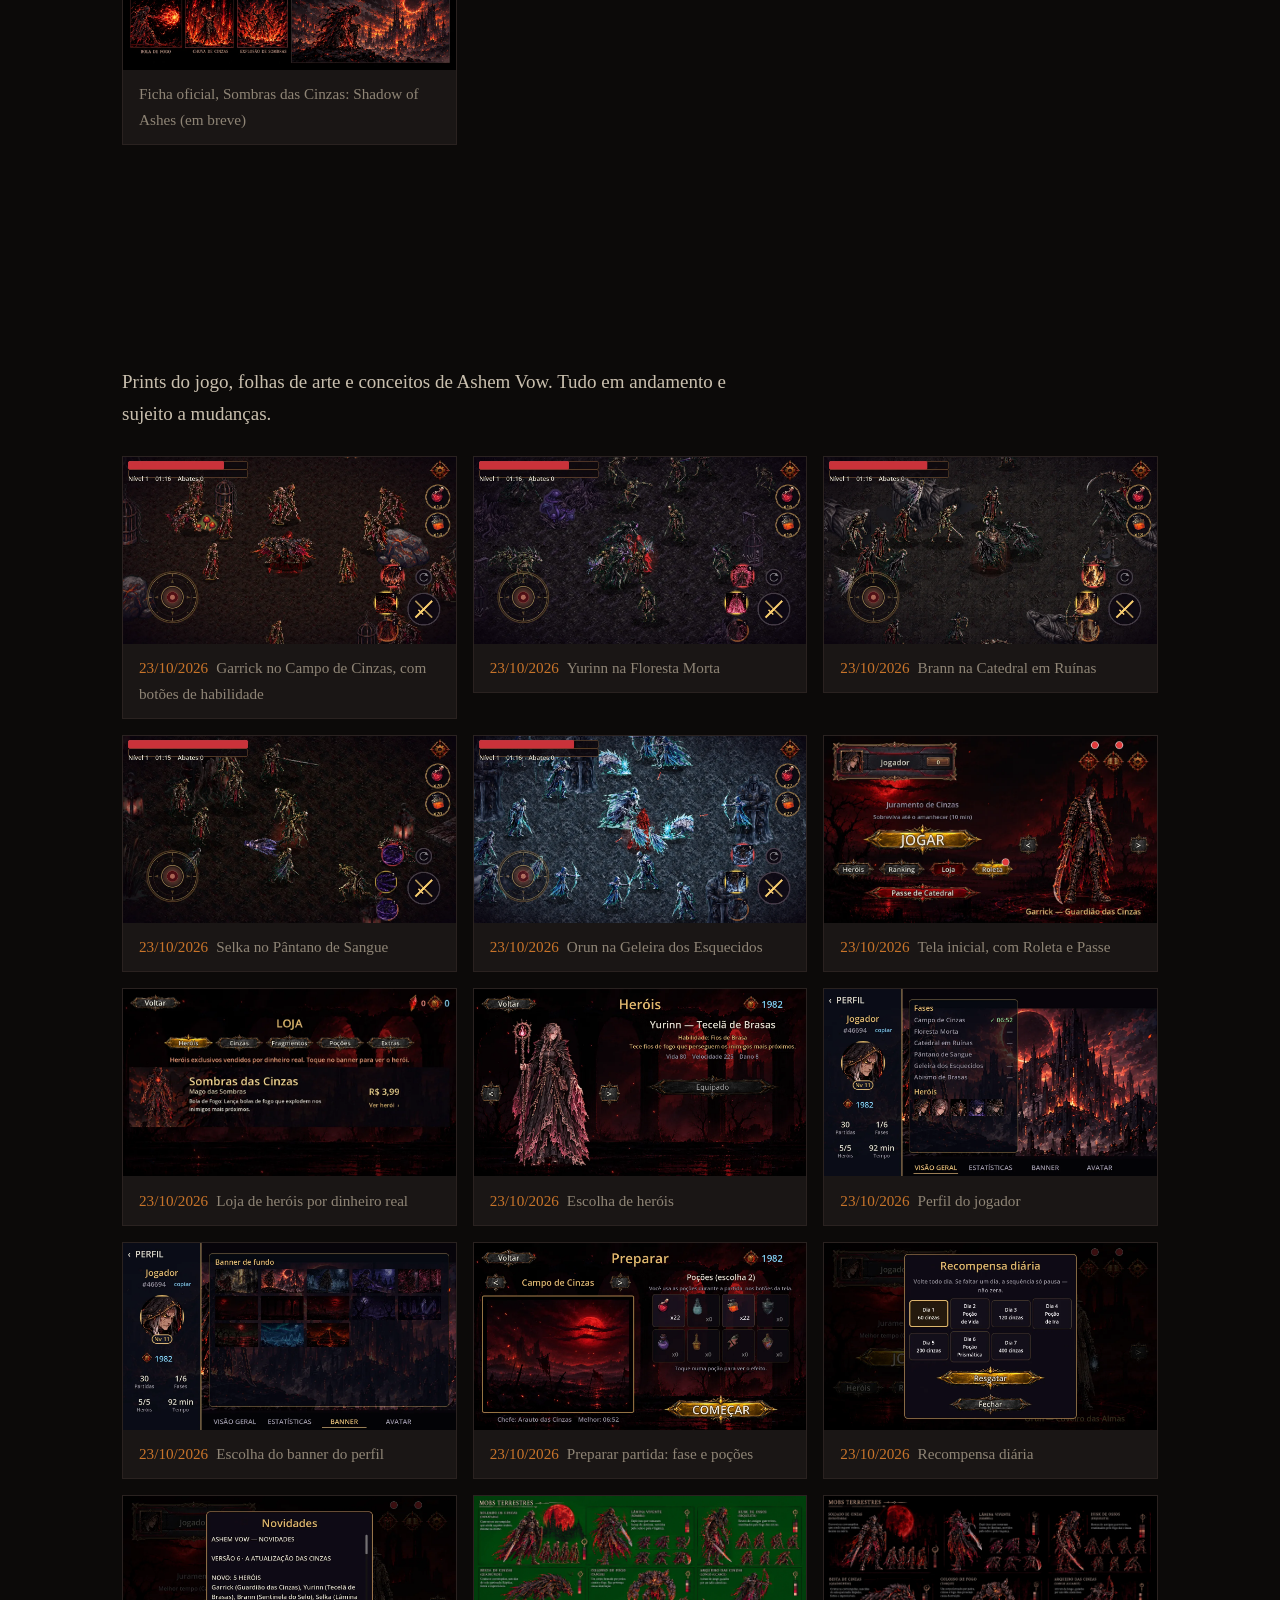
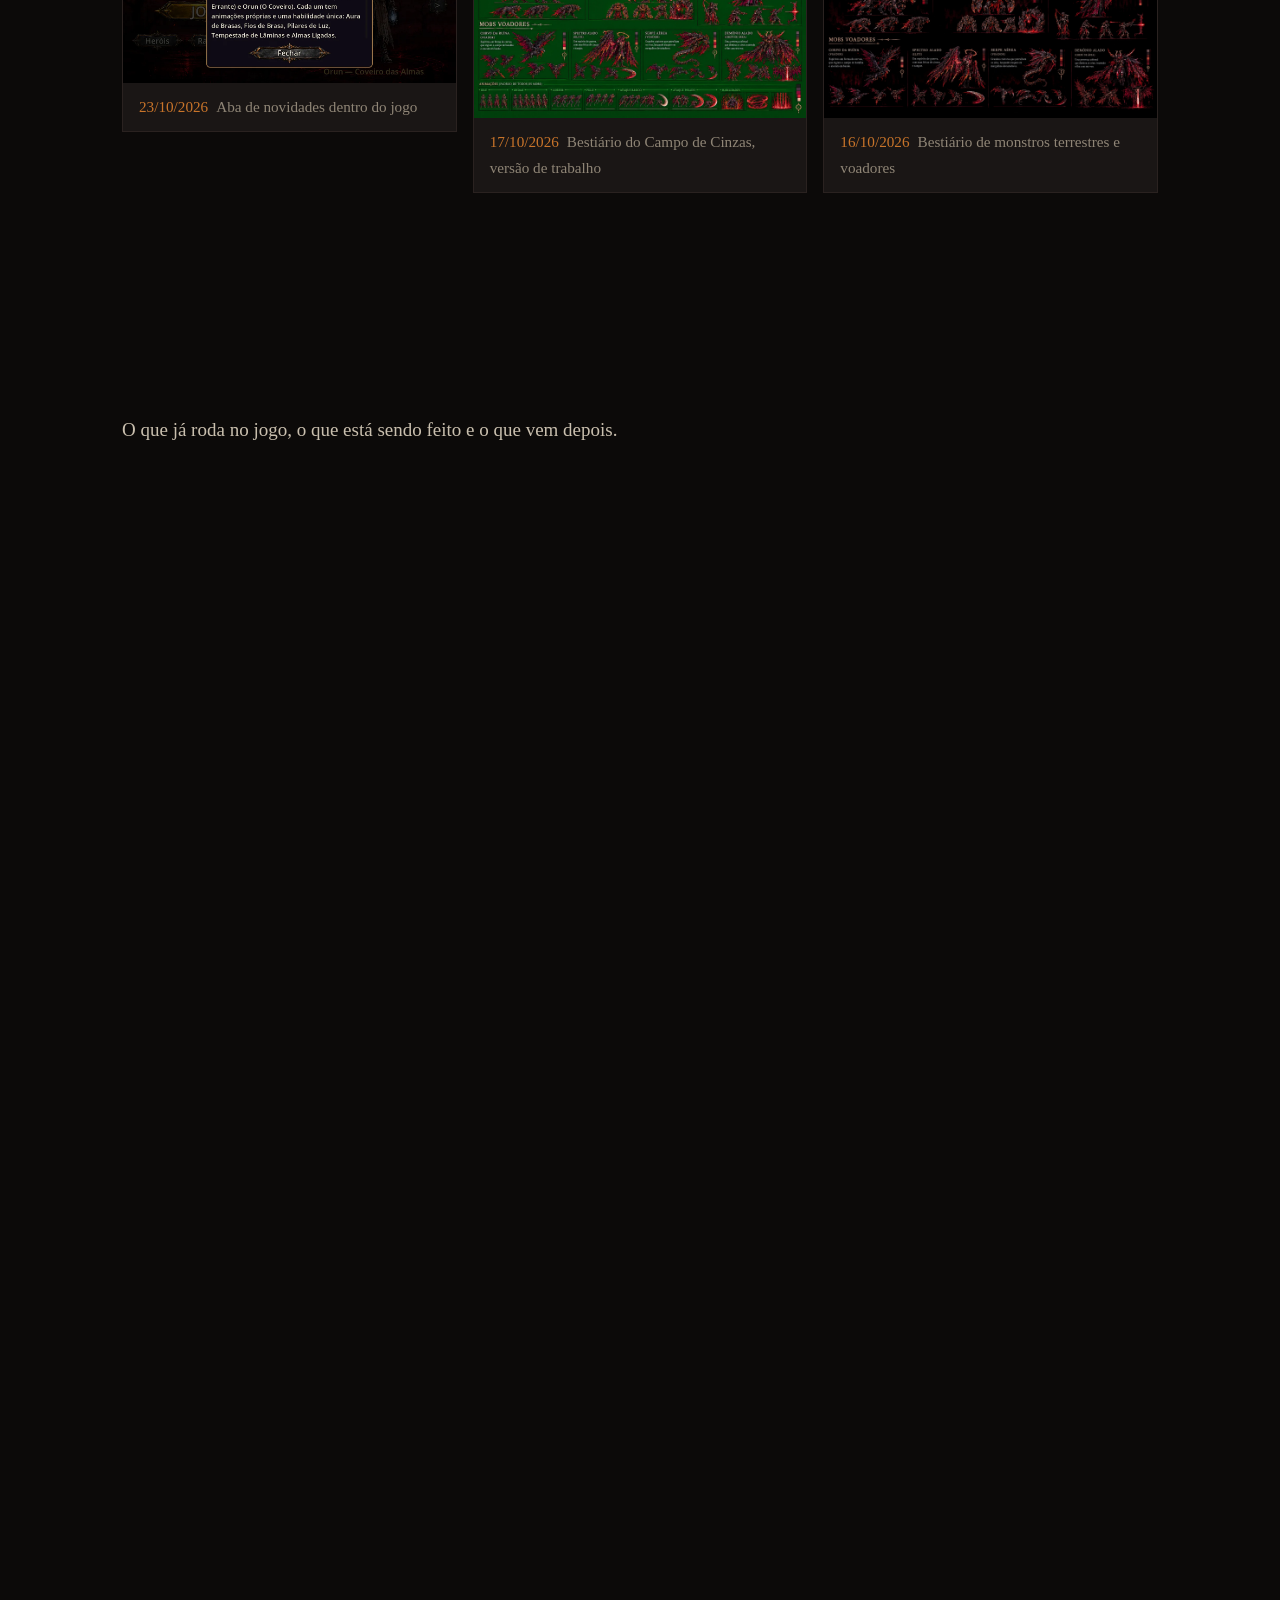
==== commit a6a4dd81: "Site: Passe, Roleta, Fragmentos, 8 heróis, banners, títulos e molduras Co-Authored-By: Claude Sonnet" ====
--- a/index.html
+++ b/index.html
@@ -43,7 +43,7 @@
   <div class="ad" data-ad></div>
   <section id="jogo"><header class="sec"><span>Sobre</span><h2>O jogo</h2></header><p id="sobre" class="lead"></p><div id="recursos" class="recursos"></div></section>
   <section id="veja"><header class="sec"><span>Direto do jogo</span><h2>Veja o jogo</h2></header><div id="prints" class="prints" tabindex="0" aria-label="Prints do jogo"></div></section>
-  <section id="personagens"><header class="sec"><span>Cinco juramentos</span><h2>Personagens</h2></header><p class="lead">Cinco heróis jogáveis e um sexto a caminho, cada um com uma habilidade única. Veja o retrato, as habilidades e o banner de perfil de cada um.</p><div id="personagens-itens" class="herois"></div></section>
+  <section id="personagens"><header class="sec"><span>Oito juramentos</span><h2>Personagens</h2></header><p class="lead">Oito heróis jogáveis, cada um com uma habilidade única: cinco liberados com cinzas, um na loja e dois exclusivos do Passe. Veja o retrato, as habilidades e o banner de perfil de cada um.</p><div id="personagens-itens" class="herois"></div></section>
   <section id="criaturas"><header class="sec"><span>Bestiário</span><h2>Criaturas</h2></header><p class="lead">Cada fase tem dez criaturas: soldados, feras, voadores e um chefe.</p><div id="criaturas-abas" class="abas"></div><div id="criaturas-itens" class="criaturas"></div></section>
   <section id="cenarios"><header class="sec"><span>Seis lugares</span><h2>Cenários</h2></header><p class="lead">Chão e objetos que aparecem espalhados em cada fase.</p><div id="cenarios-abas" class="abas"></div><div id="cenarios-itens" class="cenarios"></div></section>
   <section id="galeria"><header class="sec"><span>Artes</span><h2>Galeria</h2></header><div id="galeria-itens" class="galeria"></div></section>
